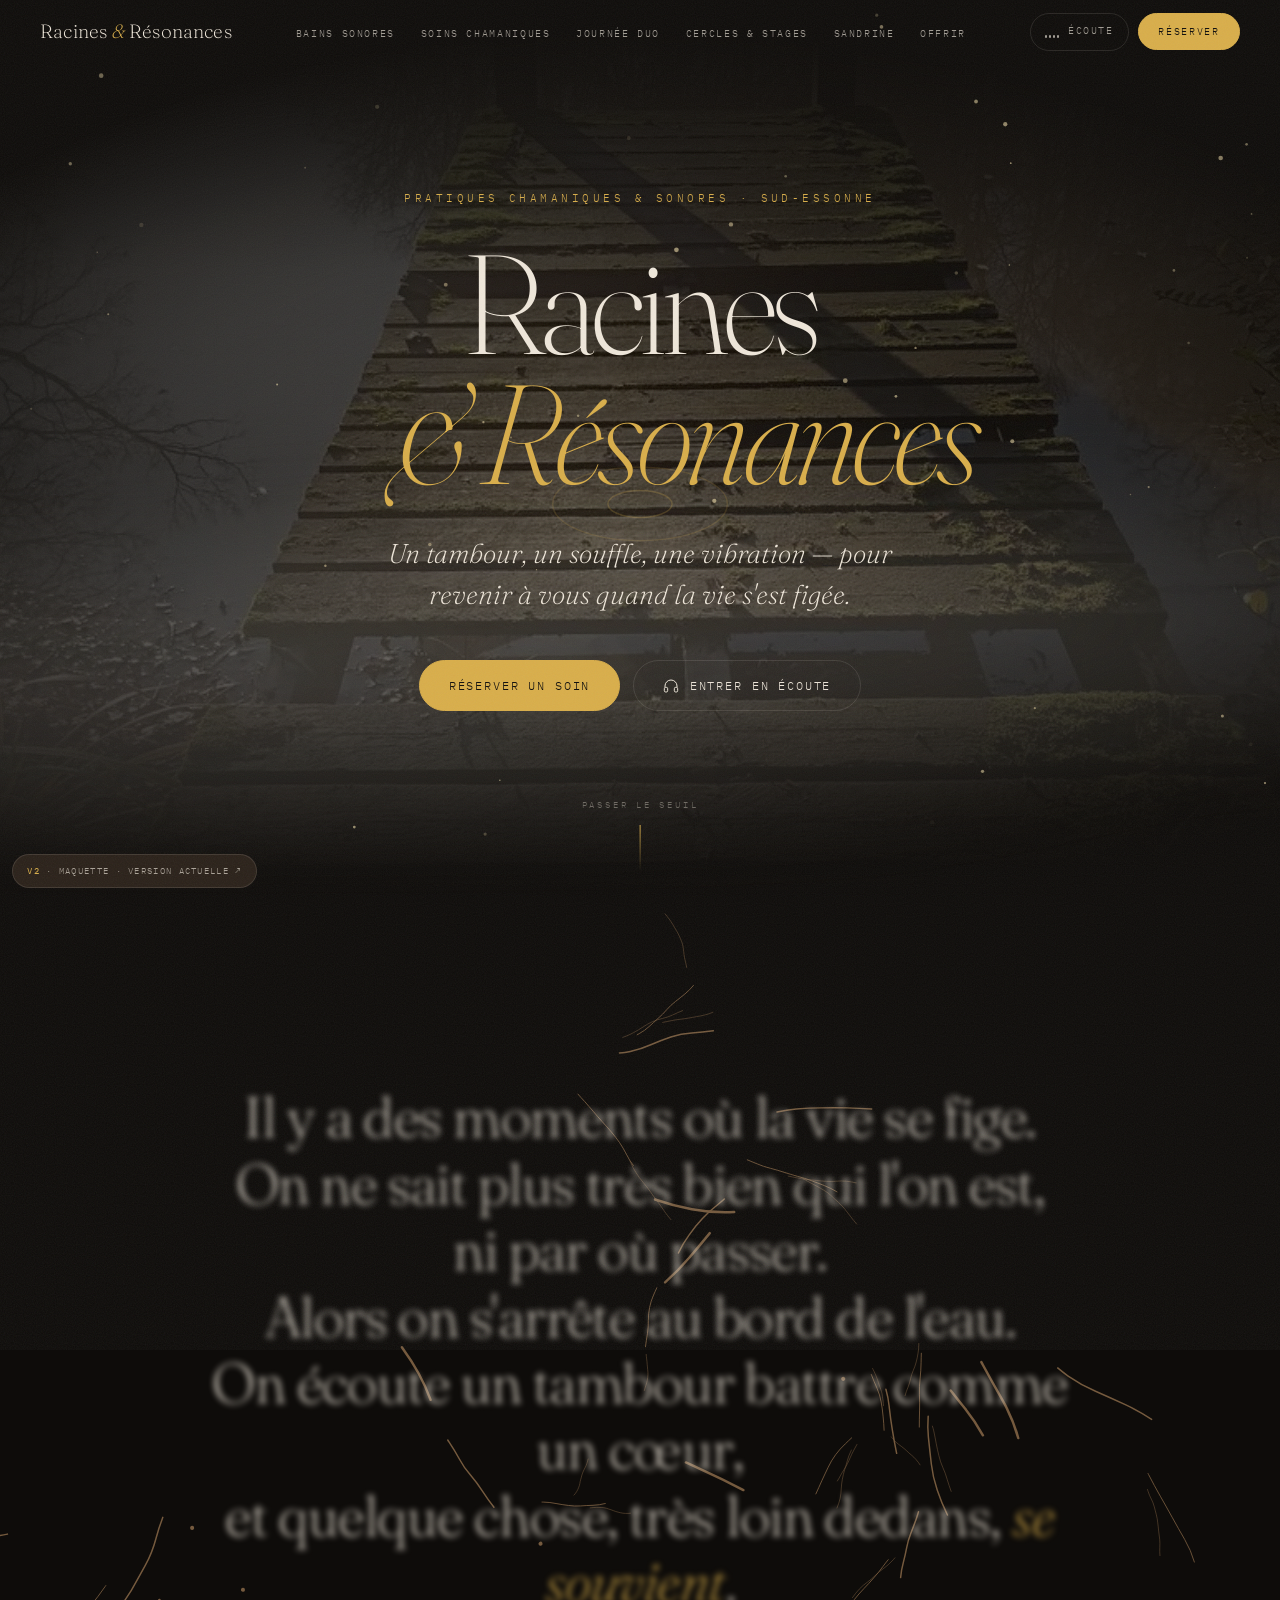
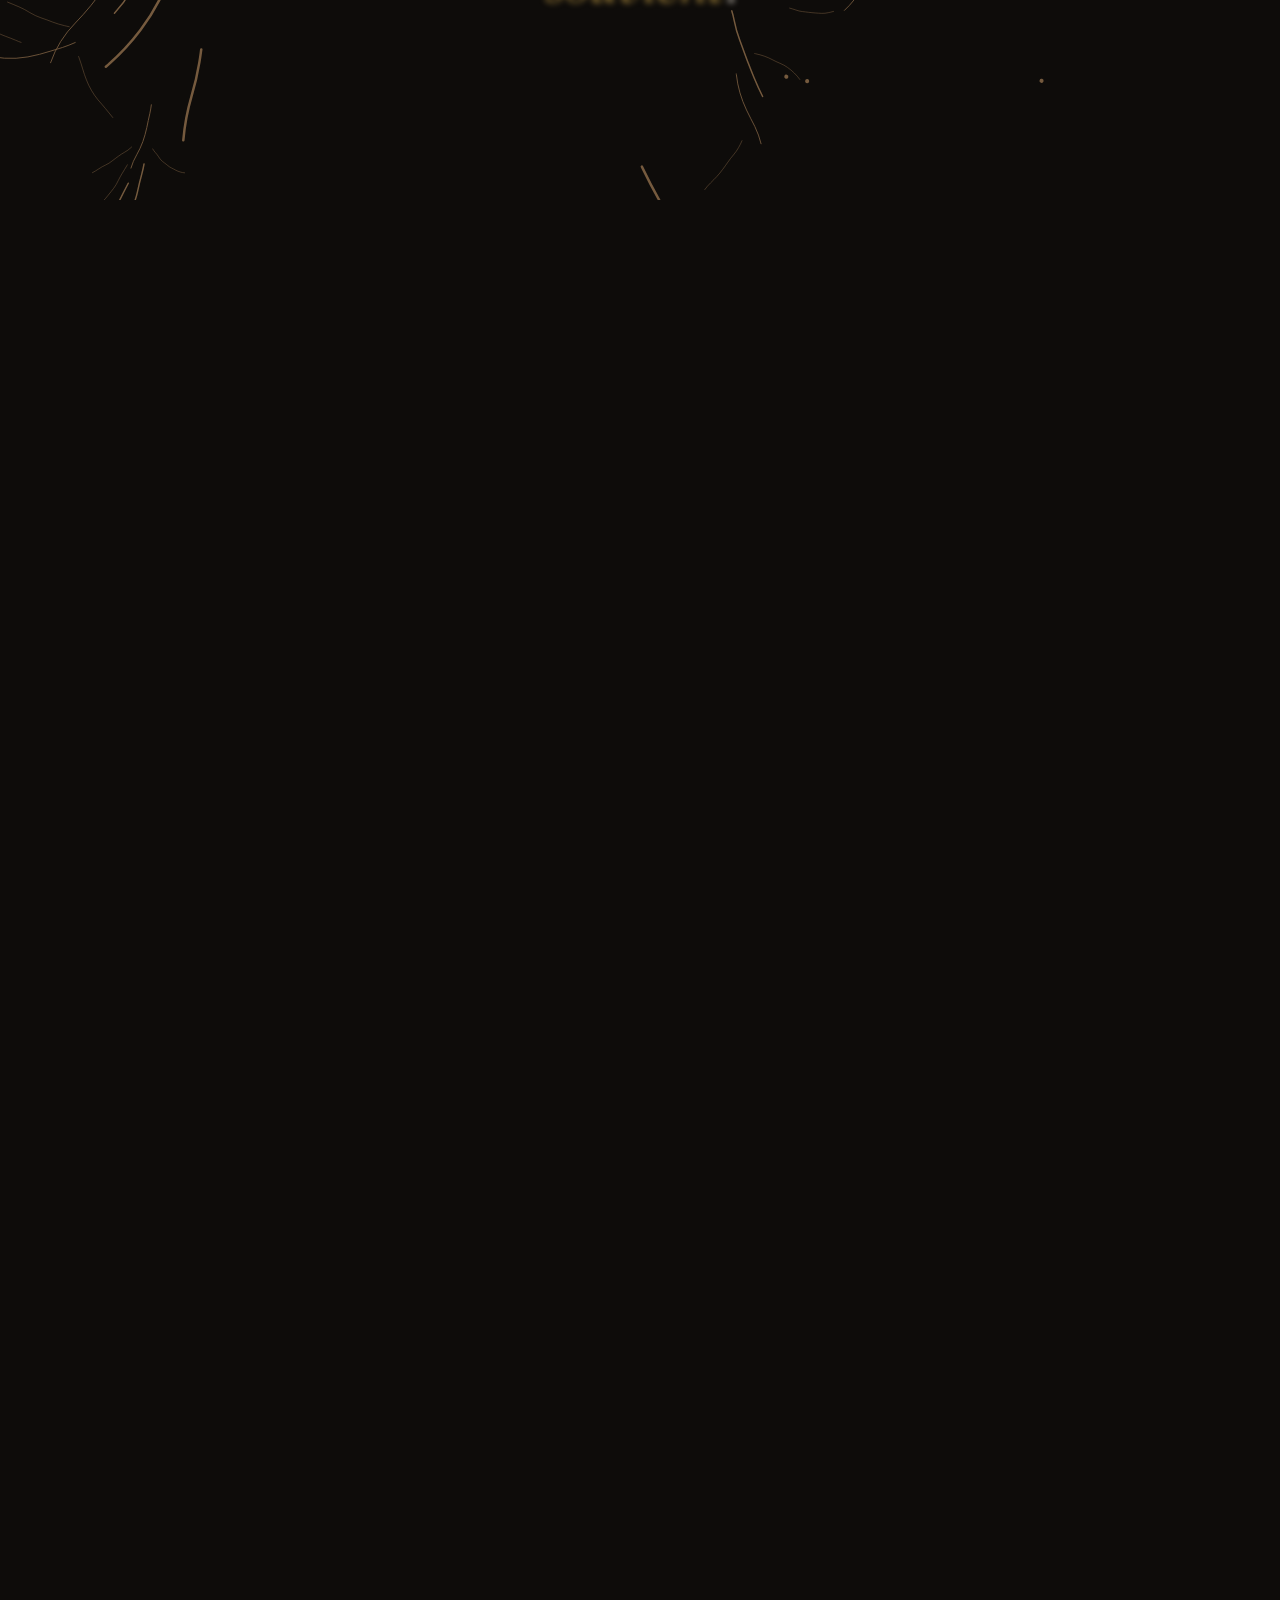
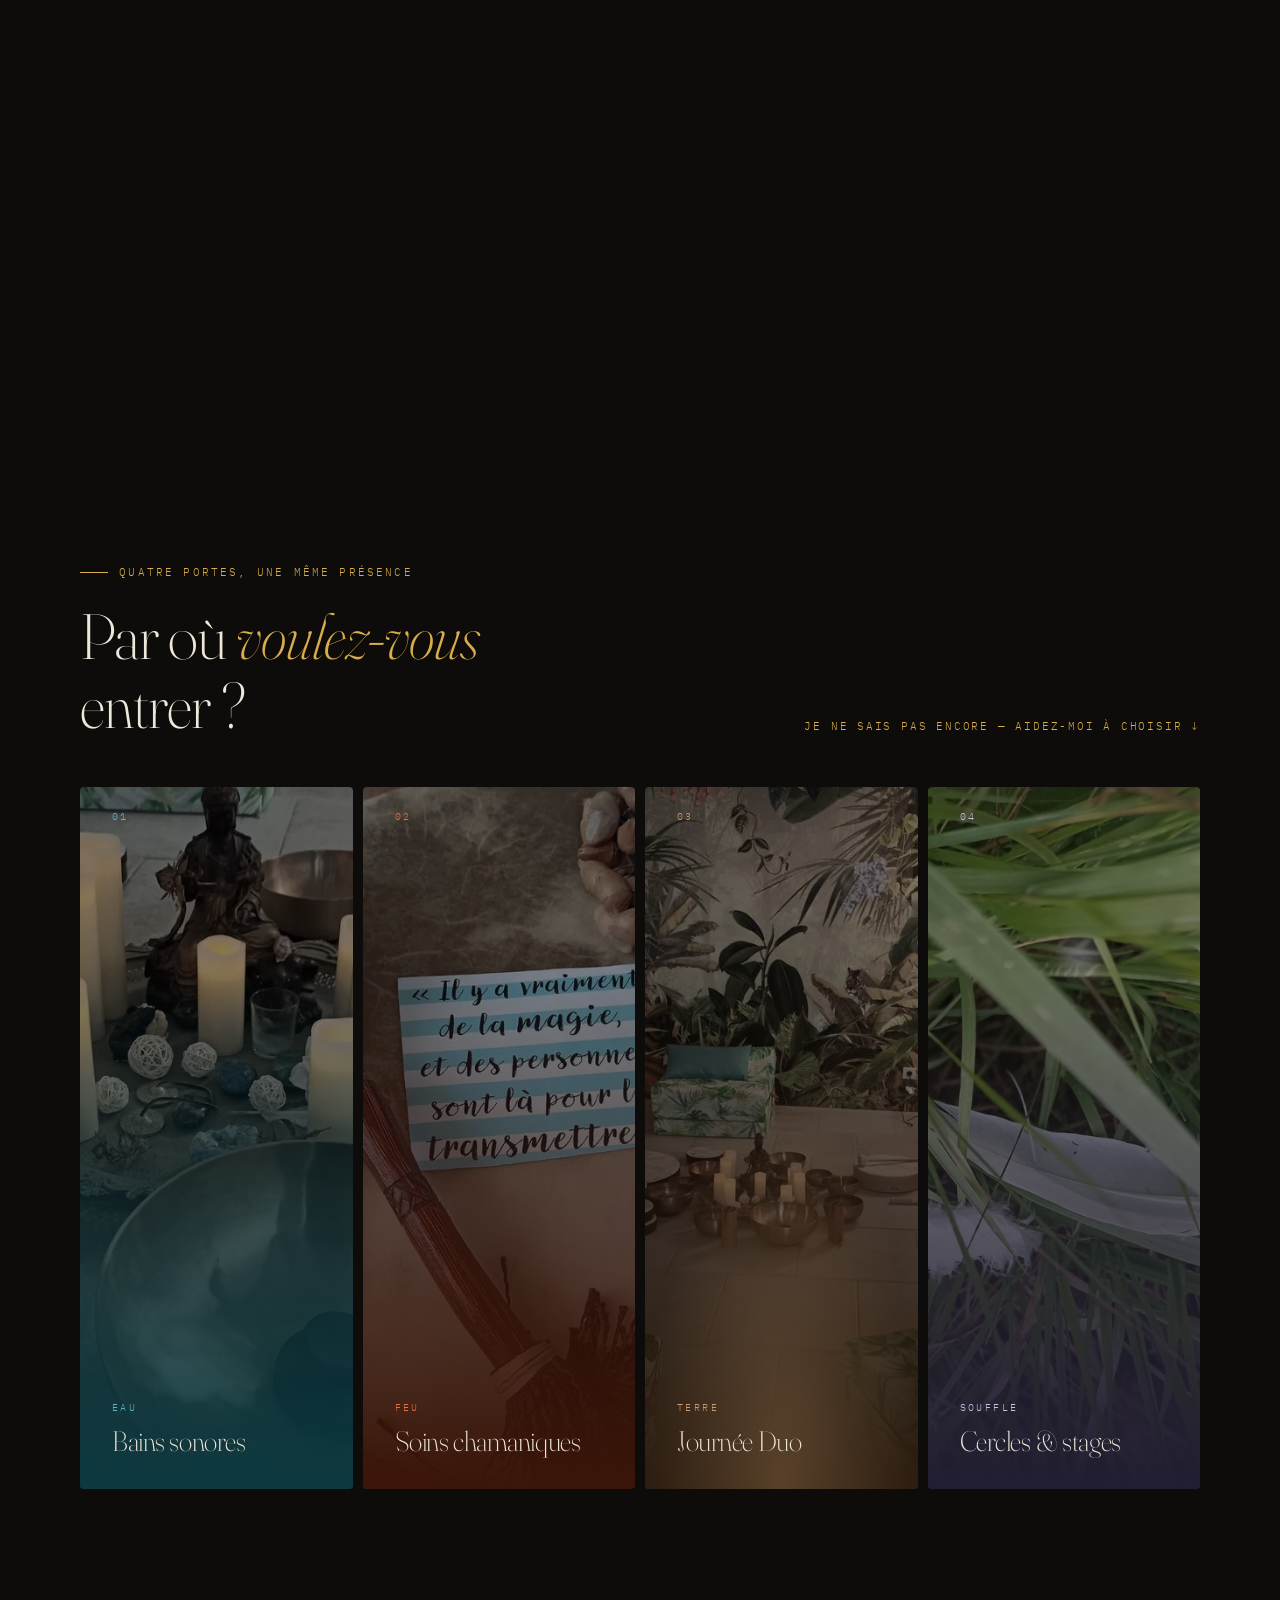
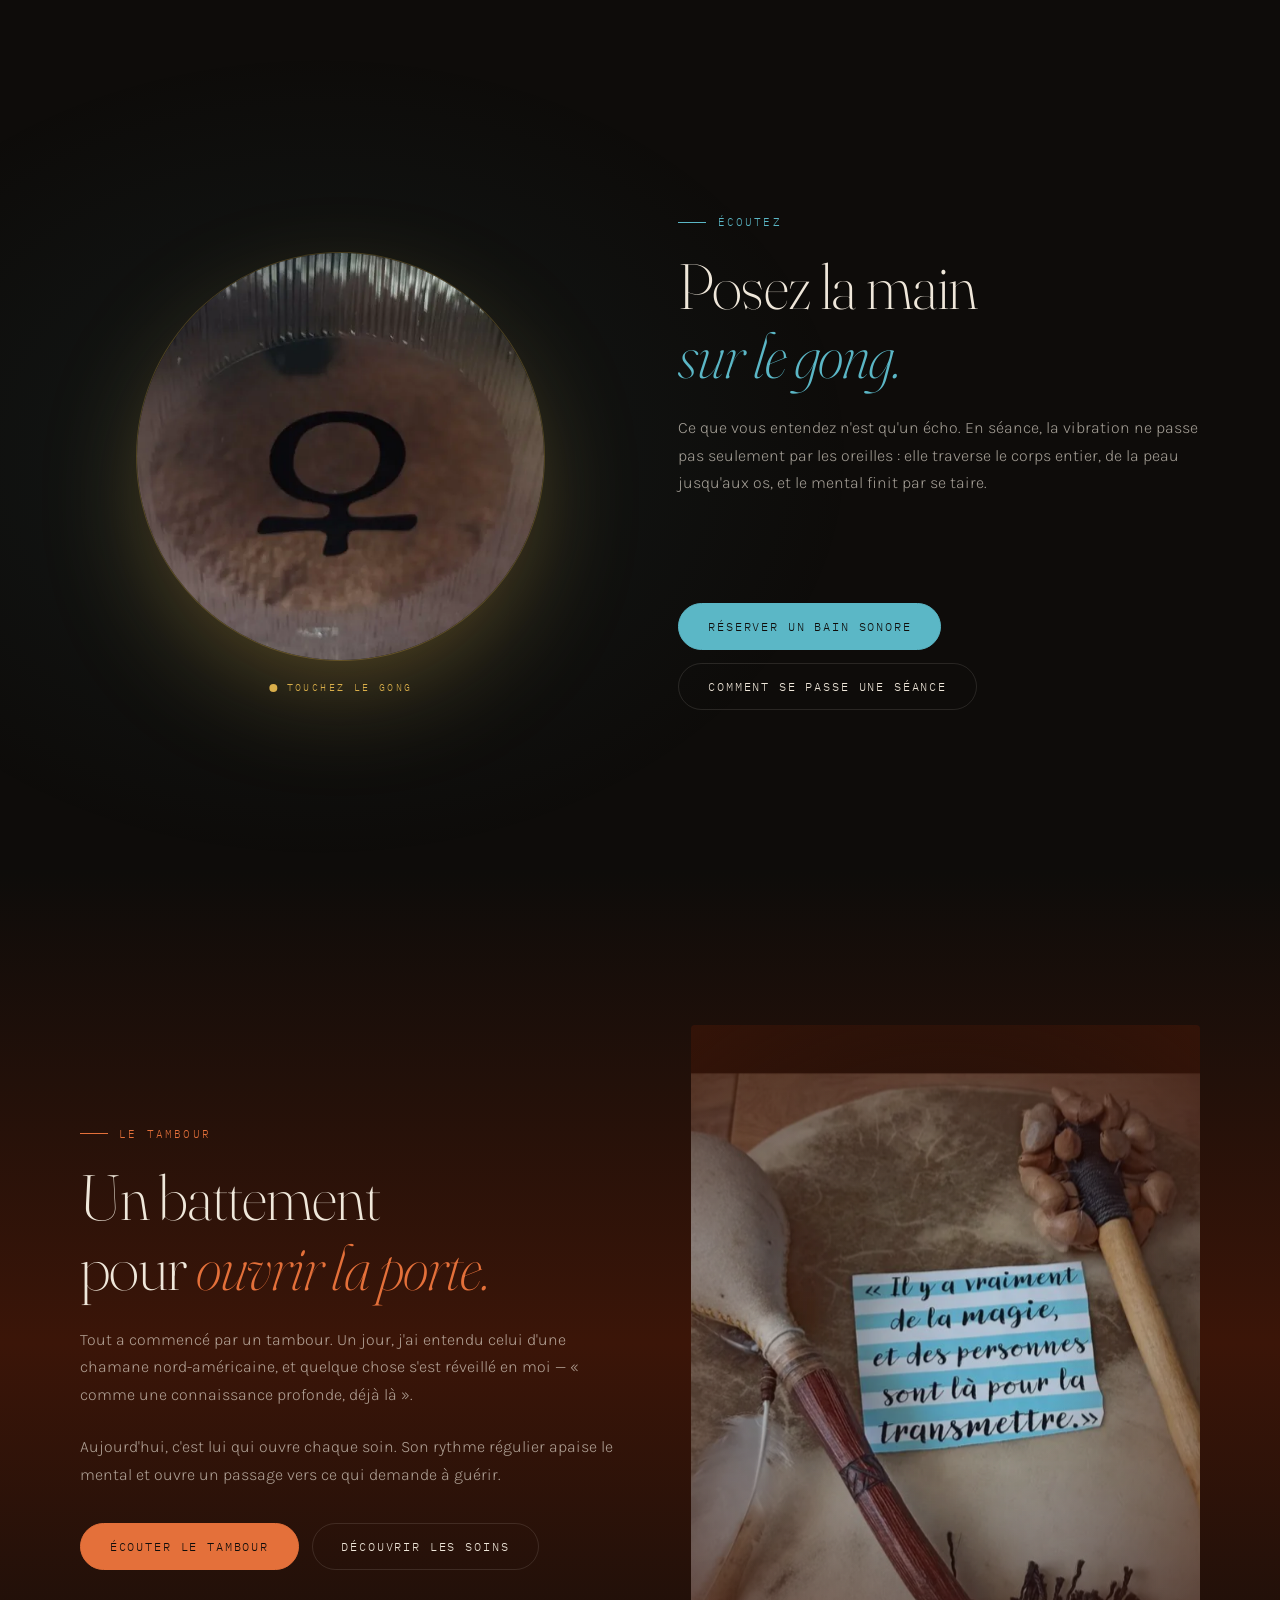
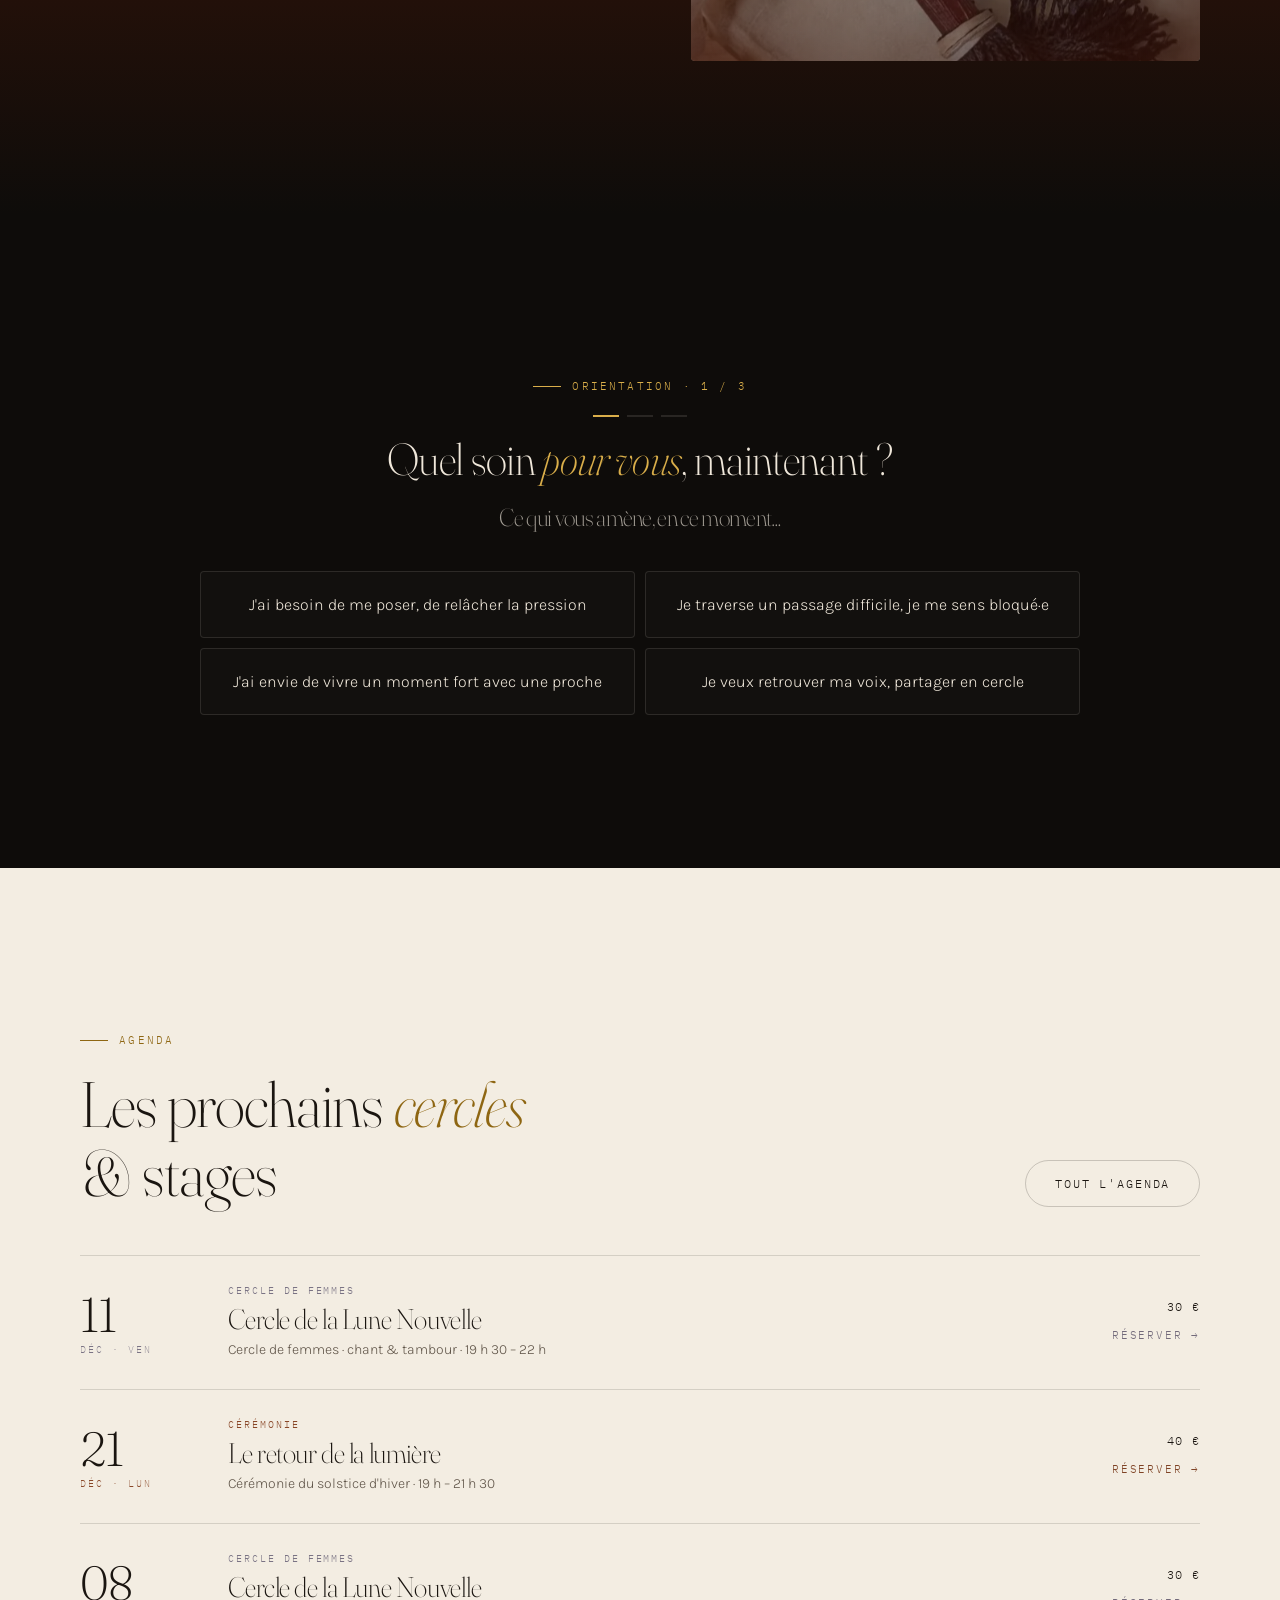
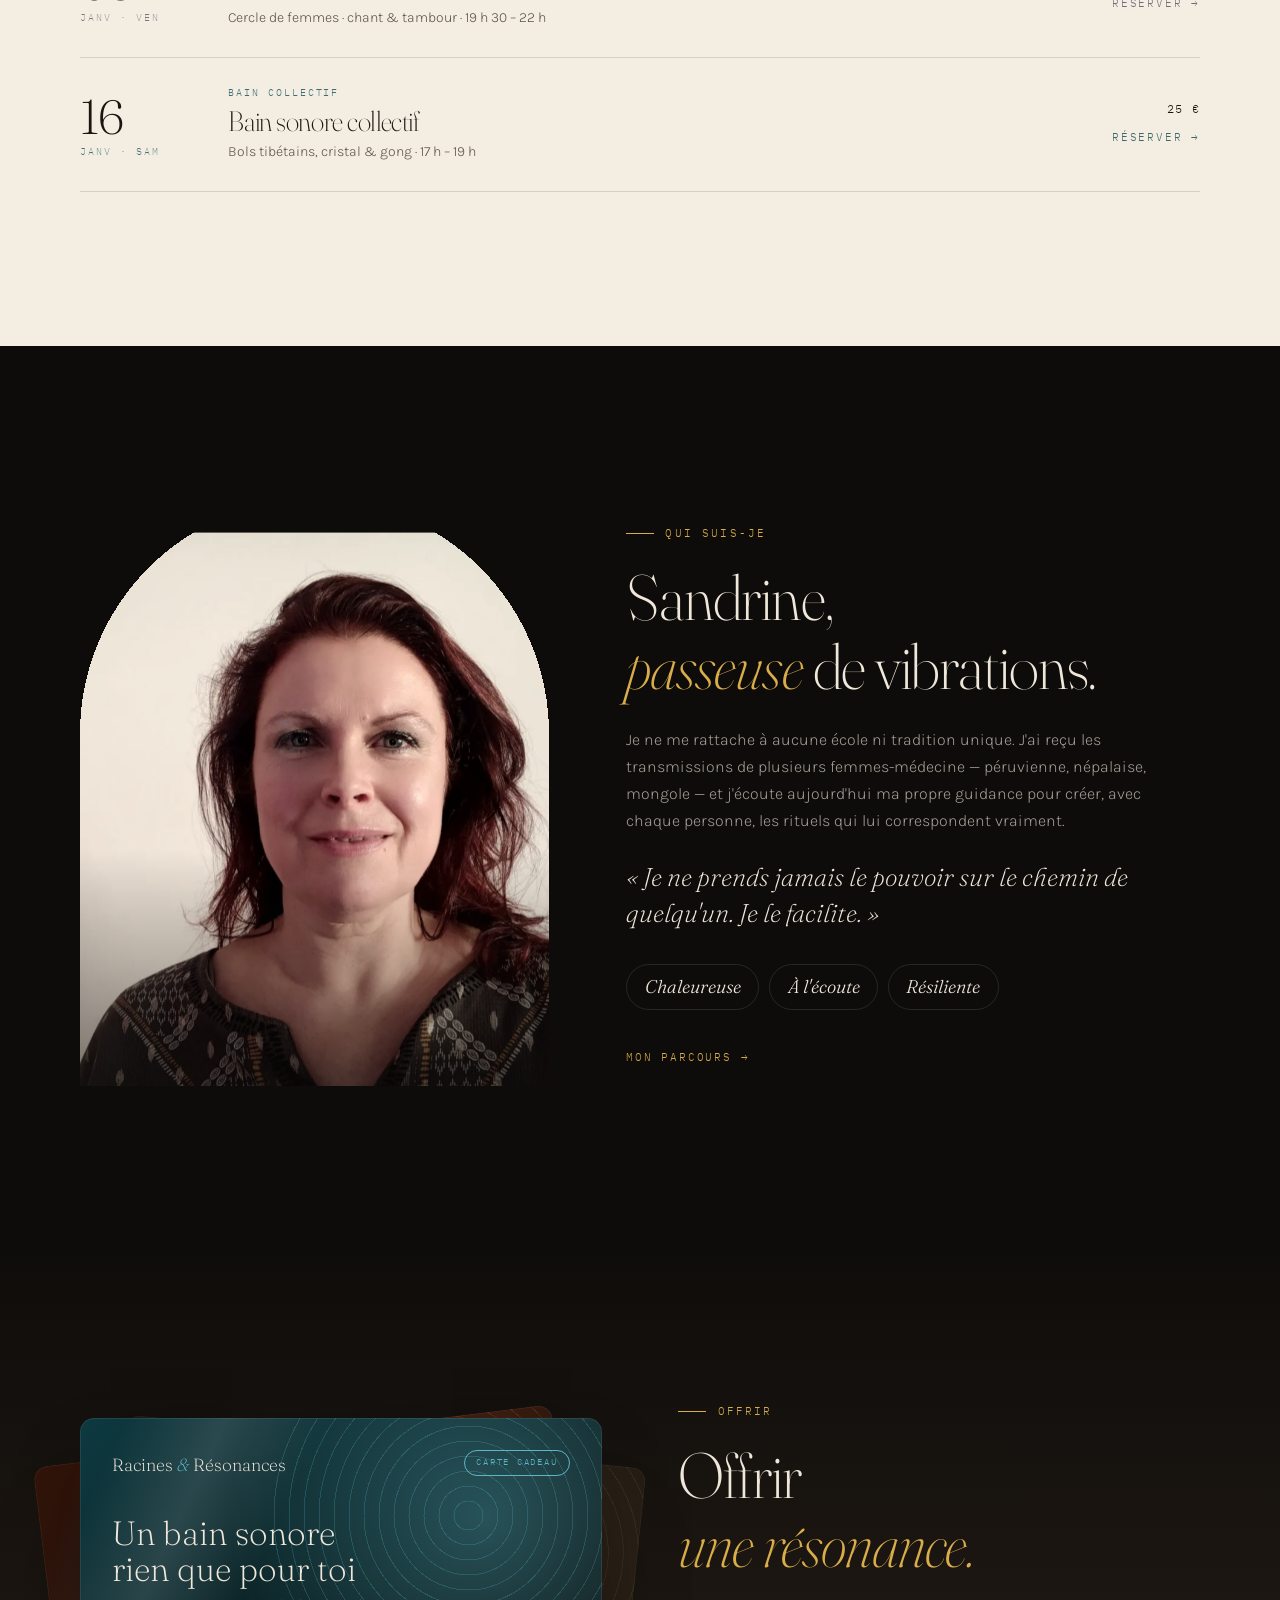
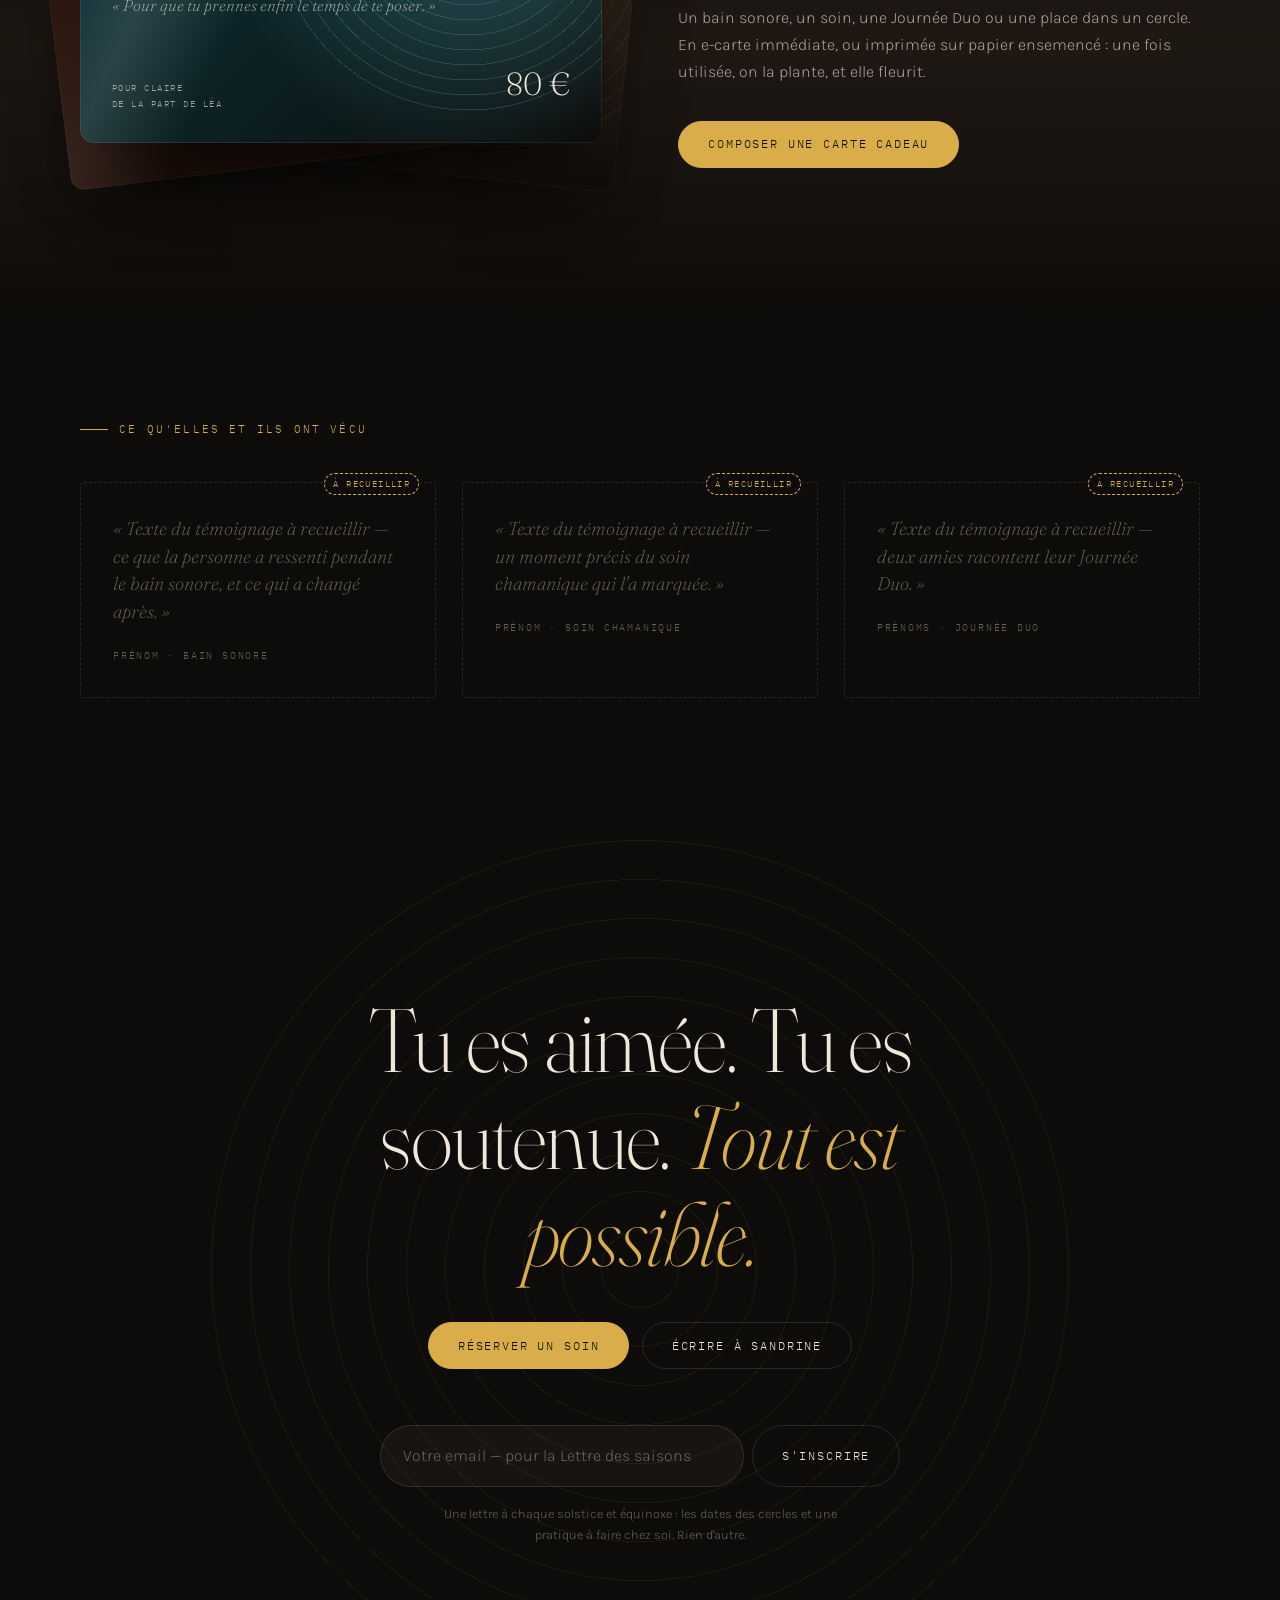
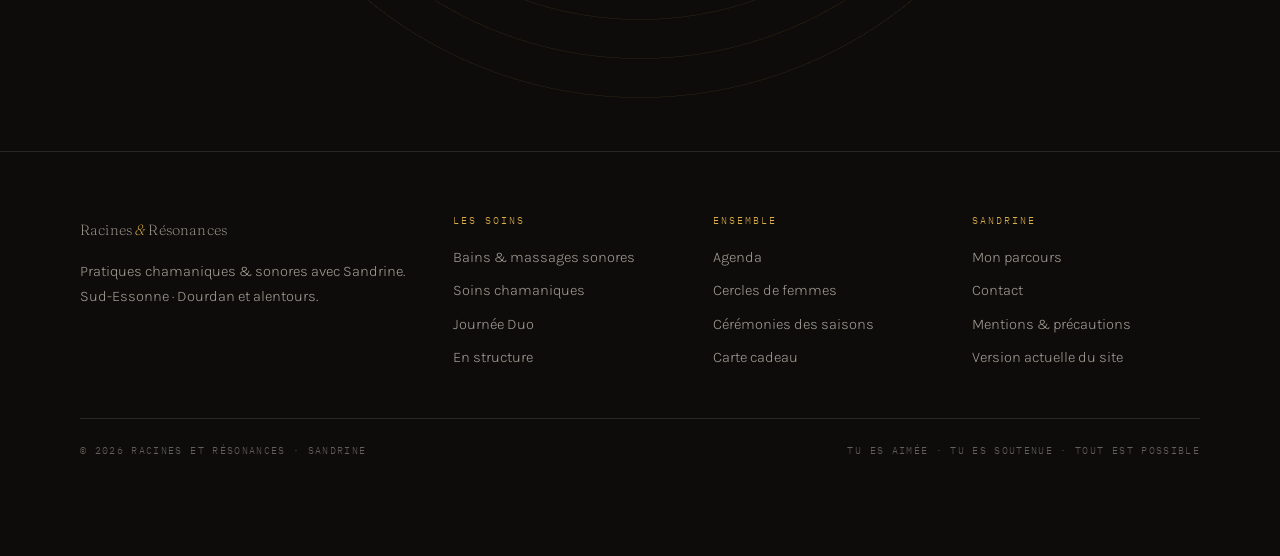
==== v2/index.html @ 7abcab5b "Ajoute une maquette v2 immersive dans v2/, sans toucher au site actuel - Direction artistique noctur" ====
<!DOCTYPE html>
<html lang="fr">
<head>
<meta charset="UTF-8">
<meta name="viewport" content="width=device-width, initial-scale=1.0, viewport-fit=cover">
<title>Racines & Résonances — Sandrine · Soins sonores & chamaniques</title>
<meta name="description" content="Bains sonores, soins chamaniques, Journée Duo, cercles de femmes et stages avec Sandrine, en Sud-Essonne près de Dourdan.">
<meta name="robots" content="noindex">
<meta name="theme-color" content="#0E0C0A">
<meta property="og:title" content="Racines & Résonances">
<meta property="og:description" content="Un tambour, un souffle, une vibration — pour revenir à vous.">
<meta property="og:image" content="media/ponton.webp">
<link rel="preconnect" href="https://fonts.googleapis.com">
<link rel="preconnect" href="https://fonts.gstatic.com" crossorigin>
<link href="https://fonts.googleapis.com/css2?family=Fraunces:ital,opsz,wght@0,9..144,200;0,9..144,300;0,9..144,400;1,9..144,200;1,9..144,300&family=Karla:wght@300;400&family=IBM+Plex+Mono:wght@300;400&display=swap" rel="stylesheet">
<link rel="preload" as="image" href="media/ponton.webp">
<link rel="stylesheet" href="assets/style.css">
</head>
<body>
<a class="skip" href="#contenu">Aller au contenu</a>

<!-- ── NAVIGATION ─────────────────────────────────────────── -->
<header class="nav" id="nav">
  <a class="logo" href="#/">Racines <i>&amp;</i> Résonances</a>
  <ul class="nav-liens">
    <li><a href="#/soins-sonores">Bains sonores</a></li>
    <li><a href="#/soins-chamaniques">Soins chamaniques</a></li>
    <li><a href="#/journee-duo">Journée Duo</a></li>
    <li><a href="#/stages">Cercles & stages</a></li>
    <li><a href="#/qui">Sandrine</a></li>
    <li><a href="#/carte-cadeau">Offrir</a></li>
  </ul>
  <div class="nav-actions">
    <button class="son" id="btn-son" aria-pressed="false" title="Activer l'ambiance sonore">
      <span class="barres" aria-hidden="true"><i></i><i></i><i></i><i></i></span>
      <span class="txt">Écoute</span><span class="sr">Ambiance sonore</span>
    </button>
    <button class="btn btn-sm btn-resa" data-resa>Réserver</button>
    <button class="burger" id="burger" aria-expanded="false" aria-controls="menu"><span></span><span></span><span class="sr">Menu</span></button>
  </div>
</header>

<nav class="menu" id="menu" aria-label="Menu principal">
  <a href="#/soins-sonores"><small>01 · Eau</small>Bains sonores</a>
  <a href="#/soins-chamaniques"><small>02 · Feu</small>Soins chamaniques</a>
  <a href="#/journee-duo"><small>03 · Terre</small>Journée Duo</a>
  <a href="#/stages"><small>04 · Souffle</small>Cercles & stages</a>
  <a href="#/qui"><small>✦</small>Qui suis-je</a>
  <a href="#/carte-cadeau"><small>✦</small>Offrir</a>
  <a href="#/contact"><small>✦</small>Contact</a>
  <div class="menu-pied">
    <button class="btn" data-resa>Réserver un soin</button>
  </div>
</nav>

<main id="contenu" tabindex="-1"></main>

<!-- ── PIED DE PAGE ───────────────────────────────────────── -->
<footer class="pied">
  <div class="wrap">
    <div class="pied-grille">
      <div>
        <a class="logo" href="#/">Racines <i>&amp;</i> Résonances</a>
        <p style="margin-top:1rem;font-size:.92rem">Pratiques chamaniques & sonores avec Sandrine.<br>Sud-Essonne · Dourdan et alentours.</p>
      </div>
      <div><h4>Les soins</h4><ul>
        <li><a href="#/soins-sonores">Bains & massages sonores</a></li>
        <li><a href="#/soins-chamaniques">Soins chamaniques</a></li>
        <li><a href="#/journee-duo">Journée Duo</a></li>
        <li><a href="#/contact/structure">En structure</a></li></ul></div>
      <div><h4>Ensemble</h4><ul>
        <li><a href="#/stages">Agenda</a></li>
        <li><a href="#/stages">Cercles de femmes</a></li>
        <li><a href="#/stages">Cérémonies des saisons</a></li>
        <li><a href="#/carte-cadeau">Carte cadeau</a></li></ul></div>
      <div><h4>Sandrine</h4><ul>
        <li><a href="#/qui">Mon parcours</a></li>
        <li><a href="#/contact">Contact</a></li>
        <li><a href="#/mentions">Mentions & précautions</a></li>
        <li><a href="../">Version actuelle du site</a></li></ul></div>
    </div>
    <div class="bas"><span>© 2026 Racines et Résonances · Sandrine</span><span>Tu es aimée · tu es soutenue · tout est possible</span></div>
  </div>
</footer>

<!-- barre d'action mobile -->
<div class="barre-mobile" id="barre-mobile">
  <button class="btn" data-resa>Réserver</button>
  <a class="btn btn-ghost" href="#/carte-cadeau">Offrir</a>
</div>

<!-- tiroir de réservation -->
<div class="voile" id="voile"></div>
<aside class="tiroir" id="tiroir" role="dialog" aria-modal="true" aria-labelledby="t-titre" aria-hidden="true">
  <div class="t-tete"><span class="mono" id="t-titre">Réserver</span><button class="t-fermer" id="t-fermer" aria-label="Fermer">×</button></div>
  <div class="t-prog" id="t-prog"></div>
  <div class="t-corps" id="t-corps"></div>
  <div class="t-pied" id="t-pied"></div>
</aside>

<!-- ══════════════════════════════════════════════════════════
     ACCUEIL (gabarit)
══════════════════════════════════════════════════════════ -->
<template id="tpl-accueil">

  <!-- HÉROS : le seuil, la brume, le champ de résonance -->
  <section class="heros" data-onde>
    <div class="heros-img" aria-hidden="true"></div>
    <div class="brume" aria-hidden="true"></div>
    <canvas id="champ" aria-hidden="true"></canvas>
    <div class="heros-contenu">
      <p class="sur rv">Pratiques chamaniques & sonores · Sud-Essonne</p>
      <h1 class="mots" data-mots>Racines <span class="l2">& Résonances</span></h1>
      <p class="accroche rv" data-d="3">Un tambour, un souffle, une vibration — pour revenir à vous quand la vie s'est figée.</p>
      <div class="heros-ctas rv" data-d="4">
        <button class="btn" data-resa>Réserver un soin</button>
        <button class="btn btn-ghost" data-son-entree>
          <svg width="16" height="16" viewBox="0 0 24 24" fill="none" stroke="currentColor" stroke-width="1.5" aria-hidden="true"><path d="M3 14v-2a9 9 0 0 1 18 0v2"/><rect x="2" y="14" width="5" height="7" rx="2"/><rect x="17" y="14" width="5" height="7" rx="2"/></svg>
          Entrer en écoute
        </button>
      </div>
    </div>
    <a class="defiler" href="#/" data-scroll="seuil"><span>Passer le seuil</span><i></i></a>
  </section>

  <!-- LE SEUIL : manifeste qui s'éclaire au défilement, racines qui poussent -->
  <section class="seuil" id="seuil">
    <div class="seuil-scene">
      <svg class="seuil-racines" id="racines" preserveAspectRatio="xMidYMin slice" aria-hidden="true"></svg>
      <div class="seuil-texte">
        <p>
          <span class="ligne">Il y a des moments où la vie se fige.</span>
          <span class="ligne">On ne sait plus très bien qui l'on est,</span>
          <span class="ligne">ni par où passer.</span>
          <span class="ligne">Alors on s'arrête au bord de l'eau.</span>
          <span class="ligne">On écoute un tambour battre comme un cœur,</span>
          <span class="ligne">et quelque chose, très loin dedans, <em>se souvient</em>.</span>
        </p>
      </div>
    </div>
  </section>

  <!-- LES QUATRE PORTES -->
  <section class="sect" id="portes">
    <div class="wrap">
      <div class="portes-tete">
        <div>
          <span class="lbl rv">Quatre portes, une même présence</span>
          <h2 class="rv" data-d="1">Par où <em>voulez-vous</em><br>entrer ?</h2>
        </div>
        <button class="lien rv" data-d="2" data-scroll="orientation">Je ne sais pas encore — aidez-moi à choisir ↓</button>
      </div>
      <div class="portes rv" data-d="2">
        <a class="porte" data-el="eau" href="#/soins-sonores">
          <div class="fond" style="background-image:url(media/bols-bougies.webp)"></div>
          <div class="motif motif-eau"></div>
          <span class="num">01</span>
          <span class="elnom">Eau</span>
          <h3>Bains sonores</h3>
          <div class="plus"><p>Allongé·e au milieu des bols et des gongs, vous n'avez rien à faire. La vibration fait le chemin.</p><span class="prix">1 h 15 · 80 € — collectif 25 €</span></div>
        </a>
        <a class="porte" data-el="feu" href="#/soins-chamaniques">
          <div class="fond" style="background-image:url(media/tambour-hochet.webp)"></div>
          <div class="motif motif-feu" data-braises></div>
          <span class="num">02</span>
          <span class="elnom">Feu</span>
          <h3>Soins chamaniques</h3>
          <div class="plus"><p>Le tambour ouvre la porte vers ce qui demande à guérir. Chaque soin naît dans l'instant.</p><span class="prix">1 h 15 · 80 €</span></div>
        </a>
        <a class="porte" data-el="terre" href="#/journee-duo">
          <div class="fond" style="background-image:url(media/espace-soin.webp)"></div>
          <div class="motif motif-terre"></div>
          <span class="num">03</span>
          <span class="elnom">Terre</span>
          <h3>Journée Duo</h3>
          <div class="plus"><p>Une journée entière à deux, entre amies, de 10 h à 17 h. Rituels, forêt, tambour et silence.</p><span class="prix">350 € le duo</span></div>
        </a>
        <a class="porte" data-el="air" href="#/stages">
          <div class="fond" style="background-image:url(media/plumes-herbe.webp)"></div>
          <div class="motif motif-air"></div>
          <span class="num">04</span>
          <span class="elnom">Souffle</span>
          <h3>Cercles & stages</h3>
          <div class="plus"><p>Cercles de femmes à la lune nouvelle, cérémonies des saisons, stages de voix et de voyage au tambour.</p><span class="prix">dès 30 €</span></div>
        </a>
      </div>
    </div>
  </section>

  <!-- ÉCOUTER : le gong qu'on touche -->
  <section class="sect" data-el="eau" style="background:radial-gradient(ellipse 60% 70% at 25% 50%,rgba(91,183,198,.08),transparent 70%)">
    <div class="wrap ecoute">
      <div class="gong-zone rv">
        <button class="gong" id="gong" aria-label="Faire sonner le gong">
          <img src="media/gong-venus.webp" alt="Gong planétaire orné du symbole de Vénus" width="568" height="568" loading="lazy">
        </button>
        <span class="gong-invite">Touchez le gong</span>
      </div>
      <div>
        <span class="lbl rv">Écoutez</span>
        <h2 class="rv" data-d="1">Posez la main<br><em>sur le gong.</em></h2>
        <p class="rv" data-d="2" style="margin:1.6rem 0">Ce que vous entendez n'est qu'un écho. En séance, la vibration ne passe pas seulement par les oreilles : elle traverse le corps entier, de la peau jusqu'aux os, et le mental finit par se taire.</p>
        <p class="rv" data-d="2" style="margin-bottom:2.2rem;font-size:.85rem;color:var(--lin-3)">Montez le son. L'écho est recréé dans votre navigateur ; en séance, ce sont les vrais bols, cristaux et gongs.</p>
        <div class="rv" data-d="3" style="display:flex;gap:.8rem;flex-wrap:wrap">
          <button class="btn btn-el" data-resa="bain-individuel">Réserver un bain sonore</button>
          <a class="btn btn-ghost" href="#/soins-sonores">Comment se passe une séance</a>
        </div>
      </div>
    </div>
  </section>

  <!-- LE TAMBOUR : battement -->
  <section class="sect tambour-sect au-repos" data-el="feu" id="tambour" style="background:linear-gradient(to bottom,var(--nuit),var(--feu-n) 50%,var(--nuit))">
    <div class="wrap tambour-grille">
      <div>
        <span class="lbl rv">Le tambour</span>
        <h2 class="rv" data-d="1">Un battement<br>pour <em>ouvrir la porte.</em></h2>
        <p class="rv" data-d="2" style="margin:1.6rem 0">Tout a commencé par un tambour. Un jour, j'ai entendu celui d'une chamane nord-américaine, et quelque chose s'est réveillé en moi — « comme une connaissance profonde, déjà là ».</p>
        <p class="rv" data-d="2" style="margin-bottom:2.2rem">Aujourd'hui, c'est lui qui ouvre chaque soin. Son rythme régulier apaise le mental et ouvre un passage vers ce qui demande à guérir.</p>
        <div class="rv" data-d="3" style="display:flex;gap:.8rem;flex-wrap:wrap">
          <button class="btn btn-el" id="btn-tambour" aria-pressed="false">Écouter le tambour</button>
          <a class="btn btn-ghost" href="#/soins-chamaniques">Découvrir les soins</a>
        </div>
      </div>
      <div class="tambour-visuel rv" data-d="1">
        <img src="media/tambour-hochet.webp" alt="Tambour chamanique, hochet et plume" data-px="-.08" loading="lazy">
        <span class="battement"></span><span class="battement b2"></span>
      </div>
    </div>
  </section>

  <!-- ORIENTATION -->
  <section class="sect" id="orientation">
    <div class="wrap">
      <div class="quiz" id="quiz"></div>
    </div>
  </section>

  <!-- AGENDA -->
  <section class="sect clair">
    <div class="wrap">
      <div class="portes-tete">
        <div><span class="lbl rv">Agenda</span><h2 class="rv" data-d="1">Les prochains <em style="color:var(--or-sombre)">cercles</em><br>& stages</h2></div>
        <a class="btn btn-ghost rv" href="#/stages">Tout l'agenda</a>
      </div>
      <div class="agenda rv" data-d="2" id="agenda-accueil"></div>
    </div>
  </section>

  <!-- SANDRINE -->
  <section class="sect">
    <div class="wrap sandrine">
      <div class="portrait rv"><img src="media/portrait-2.webp" alt="Portrait de Sandrine" loading="lazy" data-px="-.05"></div>
      <div>
        <span class="lbl rv">Qui suis-je</span>
        <h2 class="rv" data-d="1">Sandrine,<br><em>passeuse</em> de vibrations.</h2>
        <p class="rv" data-d="2" style="margin:1.6rem 0">Je ne me rattache à aucune école ni tradition unique. J'ai reçu les transmissions de plusieurs femmes-médecine — péruvienne, népalaise, mongole — et j'écoute aujourd'hui ma propre guidance pour créer, avec chaque personne, les rituels qui lui correspondent vraiment.</p>
        <blockquote class="citation rv" data-d="2" style="font-size:clamp(1.15rem,2vw,1.6rem)">« Je ne prends jamais le pouvoir sur le chemin de quelqu'un. Je le facilite. »</blockquote>
        <div class="mots-cles rv" data-d="3"><span>Chaleureuse</span><span>À l'écoute</span><span>Résiliente</span></div>
        <a class="lien rv" data-d="3" href="#/qui">Mon parcours →</a>
      </div>
    </div>
  </section>

  <!-- OFFRIR -->
  <section class="sect" style="background:linear-gradient(to bottom,var(--nuit),var(--ecorce) 60%,var(--nuit))">
    <div class="wrap cadeau-teaser">
      <div class="carte-pile rv">
        <div class="carte" data-el="eau" data-tilt>
          <div class="c-haut"><span class="c-logo">Racines <i>&</i> Résonances</span><span class="c-tag">Carte cadeau</span></div>
          <div><div class="c-titre">Un bain sonore<br>rien que pour toi</div><div class="c-msg">« Pour que tu prennes enfin le temps de te poser. »</div></div>
          <div class="c-bas"><span>Pour Claire<br>de la part de Léa</span><b>80 €</b></div>
        </div>
        <div class="carte" data-el="feu"></div>
        <div class="carte" data-el="terre"></div>
      </div>
      <div>
        <span class="lbl rv">Offrir</span>
        <h2 class="rv" data-d="1">Offrir<br><em>une résonance.</em></h2>
        <p class="rv" data-d="2" style="margin:1.6rem 0 2.2rem">Un bain sonore, un soin, une Journée Duo ou une place dans un cercle. En e-carte immédiate, ou imprimée sur papier ensemencé : une fois utilisée, on la plante, et elle fleurit.</p>
        <a class="btn rv" data-d="3" href="#/carte-cadeau">Composer une carte cadeau</a>
      </div>
    </div>
  </section>

  <!-- TÉMOIGNAGES -->
  <section class="sect-sm">
    <div class="wrap">
      <span class="lbl rv">Ce qu'elles et ils ont vécu</span>
      <div class="temoins" id="temoins" style="margin-top:1.5rem"></div>
    </div>
  </section>

  <!-- FINALE -->
  <section class="finale" data-onde>
    <div class="wrap">
      <h2 class="mots" data-mots>Tu es aimée. Tu es soutenue. <em>Tout est possible.</em></h2>
      <div class="rv" style="display:flex;gap:.8rem;justify-content:center;flex-wrap:wrap;position:relative">
        <button class="btn" data-resa>Réserver un soin</button>
        <a class="btn btn-ghost" href="#/contact">Écrire à Sandrine</a>
      </div>
      <form class="lettre rv" data-d="2" data-lettre>
        <label class="sr" for="lettre-email">Votre email</label>
        <input id="lettre-email" type="email" required placeholder="Votre email — pour la Lettre des saisons">
        <button class="btn btn-ghost" type="submit">S'inscrire</button>
      </form>
      <p class="lettre-note rv" data-d="2">Une lettre à chaque solstice et équinoxe : les dates des cercles et une pratique à faire chez soi. Rien d'autre.</p>
    </div>
  </section>
</template>

<script src="assets/data.js"></script>
<script src="assets/app.js"></script>
</body>
</html>
---- v2/assets/style.css ----
/* ═══════════════════════════════════════════════════════════════
   RACINES & RÉSONANCES — v2
   Direction : un voyage nocturne. On passe un seuil, on descend
   dans les racines, on traverse l'eau et le feu, on remonte vers
   la voix. Fond sombre et chaud, or de résonance, quatre éléments.
═══════════════════════════════════════════════════════════════ */

*,*::before,*::after{box-sizing:border-box;margin:0;padding:0}
img{display:block;max-width:100%}
[hidden]{display:none!important}
button{font:inherit;color:inherit;background:none;border:0;cursor:pointer}
input,select,textarea{font:inherit;color:inherit}
a{color:inherit}

:root{
  --nuit:#0E0C0A;
  --humus:#15110E;
  --ecorce:#1E1813;
  --ecorce-2:#2A2119;
  --lin:#EFE7DA;
  --lin-2:rgba(239,231,218,.66);
  --lin-3:rgba(239,231,218,.38);
  --trait:rgba(239,231,218,.12);

  --parchemin:#F3EDE2;
  --parchemin-2:#E9E0D1;
  --encre:#1A1510;
  --encre-2:#5E5347;

  --or:#D9AE4A;
  --or-sombre:#8E6612;

  --eau:#5BB7C6;   --eau-n:#0D3940;
  --feu:#E4703A;   --feu-n:#3B1508;
  --terre:#CB9C6A; --terre-n:#2C1D10;
  --air:#C9BFE3;   --air-n:#221E33;

  --el:var(--or); --el-n:var(--ecorce);

  --f-titre:'Fraunces',Georgia,serif;
  --f-texte:'Karla',system-ui,sans-serif;
  --f-mono:'IBM Plex Mono',ui-monospace,monospace;

  --ease:cubic-bezier(.22,.8,.24,1);
  --gout:clamp(16px,4vw,40px);
  --nav-h:64px;
}

[data-el="eau"]{--el:var(--eau);--el-n:var(--eau-n)}
[data-el="feu"]{--el:var(--feu);--el-n:var(--feu-n)}
[data-el="terre"]{--el:var(--terre);--el-n:var(--terre-n)}
[data-el="air"]{--el:var(--air);--el-n:var(--air-n)}

html{scroll-behavior:smooth;-webkit-text-size-adjust:100%}
body{background:var(--nuit);color:var(--lin);font-family:var(--f-texte);font-weight:300;font-size:clamp(1rem,1.1vw,1.07rem);line-height:1.7;overflow-x:hidden;-webkit-font-smoothing:antialiased}
body.lock{overflow:hidden}
::selection{background:var(--or);color:var(--nuit)}

/* grain argentique sur tout le site */
body::after{content:"";position:fixed;inset:-50%;z-index:900;pointer-events:none;opacity:.07;
  background-image:url("data:image/svg+xml,%3Csvg xmlns='http://www.w3.org/2000/svg' width='160' height='160'%3E%3Cfilter id='n'%3E%3CfeTurbulence type='fractalNoise' baseFrequency='.9' numOctaves='2' stitchTiles='stitch'/%3E%3C/filter%3E%3Crect width='100%25' height='100%25' filter='url(%23n)'/%3E%3C/svg%3E");
  animation:grain 1.2s steps(6) infinite}
@keyframes grain{0%{transform:translate(0,0)}20%{transform:translate(-3%,2%)}40%{transform:translate(2%,-3%)}60%{transform:translate(-2%,-1%)}80%{transform:translate(3%,3%)}100%{transform:translate(0,0)}}

h1,h2,h3,h4{font-family:var(--f-titre);font-weight:200;line-height:1.08;letter-spacing:-.015em;font-variation-settings:"opsz" 144}
h1{font-size:clamp(2.7rem,8vw,7.4rem)}
h2{font-size:clamp(2rem,5vw,4.2rem)}
h3{font-size:clamp(1.3rem,2.3vw,1.9rem)}
h1 em,h2 em,h3 em{font-style:italic;color:var(--el)}
p{color:var(--lin-2);max-width:62ch}
strong{font-weight:400;color:var(--lin)}

.mono,.lbl{font-family:var(--f-mono);font-size:.68rem;letter-spacing:.2em;text-transform:uppercase;font-weight:300}
.lbl{display:inline-flex;align-items:center;gap:.7rem;color:var(--el);margin-bottom:1.2rem}
.lbl::before{content:"";width:28px;height:1px;background:currentColor}
.citation{font-family:var(--f-titre);font-style:italic;font-weight:200;font-size:clamp(1.3rem,2.6vw,2.2rem);line-height:1.4;color:var(--lin)}
.citation cite{display:block;margin-top:1rem;font-family:var(--f-mono);font-style:normal;font-size:.68rem;letter-spacing:.2em;text-transform:uppercase;color:var(--lin-3)}

.wrap{width:min(1200px,100%);margin:0 auto;padding:0 var(--gout)}
.sect{padding:clamp(5rem,12vw,10rem) 0;position:relative}
.sect-sm{padding:clamp(3.5rem,7vw,6rem) 0}
.clair{background:var(--parchemin);color:var(--encre)}
.clair p{color:var(--encre-2)}
.clair strong{color:var(--encre)}
.clair .lbl{color:var(--or-sombre)}
.clair[data-el] .lbl{color:color-mix(in srgb,var(--el) 55%,var(--encre))}
.clair h2 em,.clair h3 em{color:color-mix(in srgb,var(--el) 60%,var(--encre))}

.skip{position:absolute;left:-999px;top:0;z-index:1000;background:var(--or);color:var(--nuit);padding:.6rem 1rem}
.skip:focus{left:1rem;top:1rem}
:focus-visible{outline:1.5px solid var(--or);outline-offset:3px}
.sr{position:absolute;width:1px;height:1px;overflow:hidden;clip:rect(0 0 0 0);white-space:nowrap}

/* ─── BOUTONS ───────────────────────────────────────────────── */
.btn{--b:var(--or);display:inline-flex;align-items:center;justify-content:center;gap:.7rem;font-family:var(--f-mono);font-size:.72rem;letter-spacing:.16em;text-transform:uppercase;padding:1.05rem 1.8rem;border-radius:999px;border:1px solid var(--b);color:var(--nuit);background:var(--b);text-decoration:none;position:relative;overflow:hidden;transition:transform .35s var(--ease),box-shadow .35s var(--ease),background .3s;line-height:1;white-space:nowrap}
.btn::after{content:"";position:absolute;inset:0;border-radius:inherit;background:radial-gradient(circle at var(--mx,50%) var(--my,50%),rgba(255,255,255,.45),transparent 55%);opacity:0;transition:opacity .3s}
.btn:hover{transform:translateY(-2px);box-shadow:0 14px 40px -12px var(--b)}
.btn:hover::after{opacity:1}
.btn-el{--b:var(--el)}
.btn-ghost{background:transparent;color:var(--lin);border-color:var(--trait)}
.btn-ghost:hover{border-color:var(--lin-2);box-shadow:none}
.clair .btn-ghost{color:var(--encre);border-color:rgba(26,21,16,.2)}
.btn-sm{padding:.75rem 1.2rem;font-size:.65rem}
.btn-block{width:100%}
.btn[disabled]{opacity:.4;pointer-events:none}
.lien{font-family:var(--f-mono);font-size:.7rem;letter-spacing:.16em;text-transform:uppercase;color:var(--el);text-decoration:none;display:inline-flex;gap:.6rem;align-items:center;border-bottom:1px solid transparent;padding-bottom:2px;transition:gap .3s var(--ease),border-color .3s}
.lien:hover{gap:1rem;border-color:currentColor}
.clair .lien{color:color-mix(in srgb,var(--el) 50%,var(--encre))}

/* ─── NAV ───────────────────────────────────────────────────── */
.nav{position:fixed;inset:0 0 auto 0;z-index:500;height:var(--nav-h);display:flex;align-items:center;justify-content:space-between;gap:1rem;padding:0 var(--gout);transition:background .5s,backdrop-filter .5s,border-color .5s;border-bottom:1px solid transparent}
.nav.plein{background:rgba(14,12,10,.78);backdrop-filter:blur(14px) saturate(1.2);-webkit-backdrop-filter:blur(14px);border-color:var(--trait)}
.logo{font-family:var(--f-titre);font-weight:200;font-size:1.2rem;letter-spacing:.01em;text-decoration:none;white-space:nowrap}
.logo i{color:var(--or)}
.nav-liens{display:flex;gap:clamp(1rem,2vw,2rem);list-style:none}
.nav-liens a{font-family:var(--f-mono);font-size:.64rem;letter-spacing:.16em;text-transform:uppercase;text-decoration:none;color:var(--lin-2);transition:color .25s;position:relative;padding:.4rem 0}
.nav-liens a::after{content:"";position:absolute;left:0;right:0;bottom:0;height:1px;background:var(--or);transform:scaleX(0);transition:transform .4s var(--ease)}
.nav-liens a:hover,.nav-liens a[aria-current]{color:var(--lin)}
.nav-liens a[aria-current]::after{transform:scaleX(1)}
.nav-actions{display:flex;align-items:center;gap:.6rem}
.son{display:flex;align-items:center;gap:.55rem;height:38px;padding:0 .9rem;border:1px solid var(--trait);border-radius:999px;font-family:var(--f-mono);font-size:.6rem;letter-spacing:.16em;text-transform:uppercase;color:var(--lin-2);transition:border-color .3s,color .3s}
.son:hover{border-color:var(--lin-3);color:var(--lin)}
.barres{display:flex;gap:2px;align-items:flex-end;height:12px}
.barres i{width:2px;height:3px;background:currentColor;border-radius:2px;transition:height .3s}
.son[aria-pressed="true"]{color:var(--or);border-color:rgba(217,174,74,.5)}
.son[aria-pressed="true"] .barres i{animation:barre 1.1s ease-in-out infinite}
.son[aria-pressed="true"] .barres i:nth-child(2){animation-delay:-.4s}
.son[aria-pressed="true"] .barres i:nth-child(3){animation-delay:-.7s}
.son[aria-pressed="true"] .barres i:nth-child(4){animation-delay:-.2s}
@keyframes barre{0%,100%{height:3px}50%{height:12px}}
.burger{display:none;width:42px;height:42px;border:1px solid var(--trait);border-radius:50%;position:relative}
.burger span{position:absolute;left:12px;right:12px;height:1px;background:var(--lin);transition:transform .4s var(--ease),top .4s var(--ease)}
.burger span:nth-child(1){top:17px}.burger span:nth-child(2){top:24px}
.burger[aria-expanded="true"] span:nth-child(1){top:20px;transform:rotate(45deg)}
.burger[aria-expanded="true"] span:nth-child(2){top:20px;transform:rotate(-45deg)}

.menu{position:fixed;inset:0;z-index:490;background:var(--nuit);display:flex;flex-direction:column;justify-content:center;padding:calc(var(--nav-h) + 2rem) var(--gout) 2rem;clip-path:circle(0 at calc(100% - 40px) 32px);transition:clip-path .8s var(--ease);visibility:hidden}
.menu.ouvert{clip-path:circle(150% at calc(100% - 40px) 32px);visibility:visible}
.menu a{font-family:var(--f-titre);font-weight:200;font-size:clamp(2rem,9vw,3.4rem);line-height:1.25;text-decoration:none;display:block;opacity:0;transform:translateY(20px);transition:opacity .5s,transform .6s var(--ease)}
.menu a small{font-family:var(--f-mono);font-size:.6rem;letter-spacing:.2em;color:var(--or);vertical-align:middle;margin-right:.8rem}
.menu.ouvert a{opacity:1;transform:none}
.menu.ouvert a:nth-child(2){transition-delay:.05s}.menu.ouvert a:nth-child(3){transition-delay:.1s}.menu.ouvert a:nth-child(4){transition-delay:.15s}.menu.ouvert a:nth-child(5){transition-delay:.2s}.menu.ouvert a:nth-child(6){transition-delay:.25s}.menu.ouvert a:nth-child(7){transition-delay:.3s}
.menu .menu-pied{margin-top:2.5rem;display:flex;gap:.8rem;flex-wrap:wrap}

/* barre d'action mobile */
.barre-mobile{display:none;position:fixed;left:12px;right:12px;bottom:12px;z-index:480;gap:8px;padding:8px;border-radius:999px;background:rgba(21,17,14,.86);backdrop-filter:blur(12px);-webkit-backdrop-filter:blur(12px);border:1px solid var(--trait);transform:translateY(140%);transition:transform .6s var(--ease)}
.barre-mobile.vis{transform:none}
.barre-mobile .btn{flex:1;padding:.95rem .8rem}

.ruban{position:fixed;left:12px;bottom:12px;z-index:470;font-family:var(--f-mono);font-size:.58rem;letter-spacing:.14em;text-transform:uppercase;background:var(--ecorce-2);color:var(--lin-2);border:1px solid var(--trait);border-radius:999px;padding:.5rem .9rem;text-decoration:none}
.ruban b{color:var(--or);font-weight:400}

/* ─── APPARITIONS ───────────────────────────────────────────── */
.rv{opacity:0;transform:translateY(34px);filter:blur(6px);transition:opacity 1.1s var(--ease),transform 1.1s var(--ease),filter 1.1s var(--ease)}
.rv.vu{opacity:1;transform:none;filter:none}
.rv[data-d="1"]{transition-delay:.12s}.rv[data-d="2"]{transition-delay:.24s}.rv[data-d="3"]{transition-delay:.36s}.rv[data-d="4"]{transition-delay:.48s}
.mots .m{display:inline-block;opacity:0;transform:translateY(.5em) rotate(2deg);filter:blur(8px);transition:opacity 1s var(--ease),transform 1.2s var(--ease),filter 1s var(--ease)}
.mots.vu .m{opacity:1;transform:none;filter:none}

/* ─── HÉROS ─────────────────────────────────────────────────── */
.heros{position:relative;min-height:100svh;display:grid;place-items:center;overflow:hidden;isolation:isolate}
.heros-img{position:absolute;inset:-6%;z-index:-3;background:url(../media/ponton.webp) center 60%/cover;filter:saturate(.75) brightness(.48) contrast(1.05);animation:respire 26s ease-in-out infinite alternate;will-change:transform}
@keyframes respire{from{transform:scale(1.02) translateY(0)}to{transform:scale(1.13) translateY(-2%)}}
.heros::before{content:"";position:absolute;inset:0;z-index:-2;background:radial-gradient(ellipse 70% 55% at 50% 58%,transparent 0%,rgba(14,12,10,.55) 60%,var(--nuit) 100%),linear-gradient(to bottom,rgba(14,12,10,.6),transparent 30%,transparent 70%,var(--nuit))}
.brume{position:absolute;inset:auto -20% 6% -20%;height:45%;z-index:-1;background:radial-gradient(ellipse at 30% 60%,rgba(239,231,218,.16),transparent 60%),radial-gradient(ellipse at 70% 40%,rgba(239,231,218,.12),transparent 55%);filter:blur(30px);animation:brume 40s linear infinite alternate}
@keyframes brume{from{transform:translateX(-8%)}to{transform:translateX(8%)}}
#champ{position:absolute;inset:0;z-index:-1;width:100%;height:100%}
.heros-contenu{text-align:center;padding:calc(var(--nav-h) + 2rem) var(--gout) 6rem;max-width:1100px}
.heros .sur{max-width:none;font-family:var(--f-mono);font-size:.68rem;letter-spacing:.32em;text-transform:uppercase;color:var(--or);margin-bottom:2rem}
.heros h1{font-size:clamp(3.2rem,11vw,9.5rem);line-height:.92;letter-spacing:-.035em}
.heros h1 .l2{display:block;font-style:italic;color:var(--or);padding-left:.6em}
.heros .accroche{margin:2.2rem auto 2.8rem;font-family:var(--f-titre);font-style:italic;font-weight:200;font-size:clamp(1.15rem,2.2vw,1.7rem);line-height:1.5;color:var(--lin);max-width:34ch}
.heros-ctas{display:flex;gap:.8rem;justify-content:center;flex-wrap:wrap}
.defiler{position:absolute;left:50%;bottom:1.8rem;transform:translateX(-50%);display:flex;flex-direction:column;align-items:center;gap:.8rem;font-family:var(--f-mono);font-size:.58rem;letter-spacing:.3em;text-transform:uppercase;color:var(--lin-3);text-decoration:none}
.defiler i{width:1px;height:46px;background:linear-gradient(var(--or),transparent);animation:goutte 2.4s var(--ease) infinite;transform-origin:top}
@keyframes goutte{0%{transform:scaleY(0)}50%{transform:scaleY(1)}100%{transform:scaleY(1);opacity:0}}

/* ─── LE SEUIL (manifeste) ──────────────────────────────────── */
.seuil{position:relative;height:300vh}
.seuil-scene{position:sticky;top:0;height:100svh;display:grid;place-items:center;overflow:hidden}
.seuil-racines{position:absolute;inset:0;width:100%;height:100%;opacity:.55}
.seuil-racines path{fill:none;stroke:var(--terre);stroke-linecap:round}
.seuil-texte{position:relative;text-align:center;padding:0 var(--gout);max-width:980px}
.seuil-texte p{font-family:var(--f-titre);font-weight:200;font-size:clamp(1.6rem,4.4vw,3.6rem);line-height:1.18;color:var(--lin);max-width:none;margin:0 auto;letter-spacing:-.01em}
.seuil-texte .ligne{display:block;opacity:.08;transition:opacity .5s,filter .5s,transform .8s var(--ease);filter:blur(3px);transform:translateY(10px)}
.seuil-texte .ligne.on{opacity:1;filter:none;transform:none}
.seuil-texte .ligne em{color:var(--or)}

/* ─── LES QUATRE PORTES ─────────────────────────────────────── */
.portes-tete{display:flex;justify-content:space-between;align-items:flex-end;gap:2rem;flex-wrap:wrap;margin-bottom:3rem}
.portes{display:flex;gap:10px;height:min(78vh,720px)}
.porte{flex:1;position:relative;overflow:hidden;border-radius:4px;text-decoration:none;isolation:isolate;transition:flex 1s var(--ease);min-width:0;display:flex;flex-direction:column;justify-content:flex-end;padding:clamp(1.2rem,2.5vw,2.2rem)}
.porte:hover,.porte:focus-visible{flex:2.4}
.porte .fond{position:absolute;inset:0;z-index:-2;background-size:cover;background-position:center;transform:scale(1.08);filter:saturate(.7) brightness(.55);transition:transform 1.4s var(--ease),filter 1s}
.porte:hover .fond{transform:scale(1);filter:saturate(.95) brightness(.68)}
.porte::before{content:"";position:absolute;inset:0;z-index:-1;background:linear-gradient(to top,var(--el-n) 0%,color-mix(in srgb,var(--el-n) 40%,transparent) 45%,transparent 75%)}
.porte .num{position:absolute;top:1.4rem;left:clamp(1.2rem,2.5vw,2.2rem);font-family:var(--f-mono);font-size:.62rem;letter-spacing:.25em;color:var(--el)}
.porte .elnom{font-family:var(--f-mono);font-size:.62rem;letter-spacing:.25em;text-transform:uppercase;color:var(--el);margin-bottom:.6rem}
.porte h3{font-size:clamp(1.4rem,2.2vw,2.2rem);min-width:9ch}
.porte .plus{max-height:0;opacity:0;overflow:hidden;transition:max-height .9s var(--ease),opacity .6s;}
.porte:hover .plus,.porte:focus-visible .plus{max-height:220px;opacity:1}
.porte .plus p{margin:.9rem 0 1.1rem;font-size:.95rem;max-width:36ch}
.porte .prix{font-family:var(--f-mono);font-size:.68rem;letter-spacing:.14em;color:var(--lin-2)}
.motif{position:absolute;inset:0;z-index:-1;pointer-events:none;opacity:.8}
/* eau : ondes */
.motif-eau::before,.motif-eau::after{content:"";position:absolute;left:50%;top:42%;width:40px;height:40px;margin:-20px;border:1px solid var(--eau);border-radius:50%;animation:onde 5s var(--ease) infinite;opacity:0}
.motif-eau::after{animation-delay:2.5s}
@keyframes onde{0%{transform:scale(.2);opacity:.9}100%{transform:scale(9);opacity:0}}
/* feu : braises */
.motif-feu i{position:absolute;bottom:-10px;width:3px;height:3px;border-radius:50%;background:var(--feu);box-shadow:0 0 8px 2px rgba(228,112,58,.6);animation:braise linear infinite;opacity:0}
@keyframes braise{0%{transform:translate(0,0);opacity:0}10%{opacity:1}100%{transform:translate(var(--dx,20px),-90vh);opacity:0}}
/* terre : battement lent du sol */
.motif-terre::before{content:"";position:absolute;inset:auto 0 0 0;height:60%;background:radial-gradient(ellipse at 50% 100%,rgba(203,156,106,.35),transparent 70%);animation:sol 6s ease-in-out infinite}
@keyframes sol{0%,100%{opacity:.4;transform:scaleY(.9)}50%{opacity:1;transform:scaleY(1.05)}}
/* souffle : plume qui flotte */
.motif-air::before{content:"";position:absolute;left:45%;top:20%;width:60px;height:60px;border-radius:50%;background:radial-gradient(circle,rgba(201,191,227,.5),transparent 70%);filter:blur(4px);animation:flotte 9s ease-in-out infinite}
@keyframes flotte{0%,100%{transform:translate(-40px,0)}50%{transform:translate(40px,60px)}}

/* ─── ÉCOUTER (gong interactif) ─────────────────────────────── */
.ecoute{display:grid;grid-template-columns:1fr 1fr;gap:clamp(2rem,6vw,6rem);align-items:center}
.gong-zone{position:relative;aspect-ratio:1;display:grid;place-items:center}
.gong{position:relative;width:78%;aspect-ratio:1;border-radius:50%;overflow:visible;cursor:pointer;transition:transform .2s}
.gong img{width:100%;height:100%;object-fit:cover;border-radius:50%;box-shadow:0 0 0 1px rgba(217,174,74,.25),0 40px 120px -30px rgba(217,174,74,.45);transition:transform .9s var(--ease)}
.gong:hover img{transform:scale(1.02)}
.gong.frappe img{animation:vibre .9s ease-out}
@keyframes vibre{0%{transform:scale(1)}8%{transform:scale(.975) rotate(-.6deg)}20%{transform:scale(1.012) rotate(.4deg)}35%{transform:scale(.994)}55%{transform:scale(1.004)}100%{transform:scale(1)}}
.gong-onde{position:absolute;left:50%;top:50%;width:78%;aspect-ratio:1;border-radius:50%;border:1px solid var(--or);transform:translate(-50%,-50%) scale(1);opacity:0;pointer-events:none;animation:gongonde 3.2s var(--ease) forwards}
@keyframes gongonde{0%{opacity:.8;transform:translate(-50%,-50%) scale(1)}100%{opacity:0;transform:translate(-50%,-50%) scale(1.9)}}
.gong-invite{position:absolute;bottom:4%;left:50%;transform:translateX(-50%);font-family:var(--f-mono);font-size:.62rem;letter-spacing:.24em;text-transform:uppercase;color:var(--or);white-space:nowrap;display:flex;gap:.6rem;align-items:center}
.gong-invite::before{content:"";width:8px;height:8px;border-radius:50%;background:var(--or);animation:pouls 2s ease-in-out infinite}
@keyframes pouls{0%,100%{box-shadow:0 0 0 0 rgba(217,174,74,.6)}50%{box-shadow:0 0 0 8px rgba(217,174,74,0)}}

/* ─── TAMBOUR (battement) ───────────────────────────────────── */
.tambour-sect{position:relative;overflow:hidden}
.tambour-grille{display:grid;grid-template-columns:1.05fr 1fr;gap:clamp(2rem,6vw,6rem);align-items:center}
.tambour-visuel{position:relative;aspect-ratio:4/5;border-radius:4px;overflow:hidden}
.tambour-visuel img{width:100%;height:110%;object-fit:cover;filter:saturate(.85) brightness(.85)}
.tambour-visuel::after{content:"";position:absolute;inset:0;background:radial-gradient(circle at 50% 50%,transparent 30%,rgba(59,21,8,.75));pointer-events:none}
.battement{position:absolute;left:50%;top:50%;width:46%;aspect-ratio:1;border-radius:50%;transform:translate(-50%,-50%);border:1px solid rgba(228,112,58,.7);animation:coeur 1.05s ease-out infinite;pointer-events:none}
.battement.b2{animation-delay:.18s;border-color:rgba(228,112,58,.35)}
@keyframes coeur{0%{transform:translate(-50%,-50%) scale(.9);opacity:0}15%{opacity:1}100%{transform:translate(-50%,-50%) scale(1.7);opacity:0}}
.tambour-sect.au-repos .battement{animation-play-state:paused;opacity:0}

/* ─── ORIENTATION (quiz) ────────────────────────────────────── */
.quiz{max-width:880px;margin:0 auto;text-align:center}
.quiz-etape{display:none}
.quiz-etape.on{display:block;animation:entre .8s var(--ease)}
@keyframes entre{from{opacity:0;transform:translateY(20px);filter:blur(6px)}to{opacity:1;transform:none;filter:none}}
.quiz-q{font-family:var(--f-titre);font-weight:200;font-size:clamp(1.7rem,3.6vw,2.8rem);margin:1rem 0 2.2rem;line-height:1.15}
.quiz-r{display:grid;grid-template-columns:repeat(2,1fr);gap:10px;text-align:left}
.quiz-r button{padding:1.3rem 1.4rem;border:1px solid var(--trait);border-radius:4px;background:rgba(239,231,218,.02);transition:border-color .3s,background .3s,transform .3s var(--ease);font-size:1rem;color:var(--lin);line-height:1.45}
.quiz-r button:hover{border-color:var(--or);background:rgba(217,174,74,.06);transform:translateY(-2px)}
.quiz-prog{display:flex;justify-content:center;gap:8px;margin-bottom:1rem}
.quiz-prog i{width:26px;height:2px;background:var(--trait);transition:background .4s}
.quiz-prog i.on{background:var(--or)}
.quiz-res{padding:clamp(2rem,4vw,3.5rem);border:1px solid var(--trait);border-radius:4px;background:radial-gradient(ellipse at 50% 0%,color-mix(in srgb,var(--el) 18%,transparent),transparent 70%)}
.quiz-res h3{font-size:clamp(2rem,4vw,3.2rem);margin:.6rem 0 1rem}
.quiz-res p{margin:0 auto 2rem}
.quiz-res .ctas{display:flex;gap:.8rem;justify-content:center;flex-wrap:wrap}

/* ─── AGENDA ────────────────────────────────────────────────── */
.agenda{display:flex;flex-direction:column;border-top:1px solid var(--trait)}
.clair .agenda{border-color:rgba(26,21,16,.14)}
.evt{display:grid;grid-template-columns:110px 1fr auto;gap:clamp(1rem,3vw,2.5rem);align-items:center;padding:1.7rem 0;border-bottom:1px solid var(--trait);text-decoration:none;position:relative;transition:padding .5s var(--ease)}
.clair .evt{border-color:rgba(26,21,16,.14)}
.evt::before{content:"";position:absolute;inset:0;background:linear-gradient(90deg,color-mix(in srgb,var(--el) 12%,transparent),transparent 70%);opacity:0;transition:opacity .5s;z-index:-1}
.evt:hover{padding-left:1rem}
.evt:hover::before{opacity:1}
.evt-date{font-family:var(--f-titre);font-weight:200;line-height:1}
.evt-date b{display:block;font-weight:200;font-size:3rem;letter-spacing:-.03em}
.evt-date span{font-family:var(--f-mono);font-size:.62rem;letter-spacing:.2em;text-transform:uppercase;color:var(--el)}
.clair .evt-date span{color:color-mix(in srgb,var(--el) 55%,var(--encre))}
.evt-type{font-family:var(--f-mono);font-size:.6rem;letter-spacing:.2em;text-transform:uppercase;color:var(--el);margin-bottom:.3rem}
.clair .evt-type{color:color-mix(in srgb,var(--el) 55%,var(--encre))}
.evt h3{font-size:clamp(1.3rem,2.2vw,1.9rem)}
.evt .meta{font-size:.88rem;color:var(--lin-3);margin-top:.2rem}
.clair .evt .meta{color:var(--encre-2)}
.evt-prix{text-align:right;font-family:var(--f-mono);font-size:.75rem;letter-spacing:.1em;white-space:nowrap}
.evt-prix .lien{margin-top:.5rem}
.filtres{display:flex;gap:.5rem;flex-wrap:wrap;margin-bottom:2rem}
.filtres button{font-family:var(--f-mono);font-size:.62rem;letter-spacing:.16em;text-transform:uppercase;padding:.6rem 1rem;border:1px solid rgba(26,21,16,.18);border-radius:999px;color:var(--encre-2);transition:all .3s}
.filtres button[aria-pressed="true"]{background:var(--encre);color:var(--parchemin);border-color:var(--encre)}

/* ─── SANDRINE ──────────────────────────────────────────────── */
.sandrine{display:grid;grid-template-columns:.9fr 1.1fr;gap:clamp(2rem,6vw,6rem);align-items:center}
.portrait{position:relative;aspect-ratio:4/5;border-radius:999px 999px 4px 4px;overflow:hidden}
.portrait img{width:100%;height:100%;object-fit:cover;object-position:50% 30%;filter:sepia(.18) saturate(.9) contrast(1.02)}
.portrait::after{content:"";position:absolute;inset:0;background:linear-gradient(to top,rgba(14,12,10,.5),transparent 40%);pointer-events:none}
.mots-cles{display:flex;gap:.6rem;flex-wrap:wrap;margin:2rem 0}
.mots-cles span{font-family:var(--f-titre);font-style:italic;font-size:1.15rem;padding:.4rem 1.1rem;border:1px solid var(--trait);border-radius:999px;color:var(--lin)}
.clair .mots-cles span{border-color:rgba(26,21,16,.18);color:var(--encre)}

/* ─── CARTE CADEAU ──────────────────────────────────────────── */
.carte:not([data-el]){--el:var(--or);--el-n:var(--ecorce-2)}
.carte{position:relative;aspect-ratio:1.6;border-radius:14px;overflow:hidden;isolation:isolate;padding:clamp(1.2rem,3vw,2rem);display:flex;flex-direction:column;justify-content:space-between;color:var(--lin);background:radial-gradient(circle at 78% 30%,color-mix(in srgb,var(--el) 35%,transparent),transparent 55%),linear-gradient(135deg,var(--el-n),#0b0907);box-shadow:0 40px 80px -30px rgba(0,0,0,.8),inset 0 0 0 1px rgba(255,255,255,.08);transform-style:preserve-3d;transition:transform .3s ease-out}
.carte::before{content:"";position:absolute;right:-12%;top:-30%;width:75%;aspect-ratio:1;border-radius:50%;z-index:-1;background:repeating-radial-gradient(circle,transparent 0 14px,color-mix(in srgb,var(--el) 40%,transparent) 14px 15px);opacity:.55;animation:tourne 60s linear infinite}
@keyframes tourne{to{transform:rotate(360deg)}}
.carte::after{content:"";position:absolute;inset:0;z-index:-1;background:linear-gradient(115deg,transparent 30%,rgba(255,255,255,.12) 45%,transparent 60%);transform:translateX(var(--reflet,-30%));transition:transform .3s}
.carte .c-haut{display:flex;justify-content:space-between;align-items:flex-start;gap:1rem}
.carte .c-logo{font-family:var(--f-titre);font-weight:200;font-size:clamp(.9rem,1.6vw,1.1rem)}
.carte .c-logo i{color:var(--el)}
.carte .c-tag{font-family:var(--f-mono);font-size:.55rem;letter-spacing:.2em;text-transform:uppercase;color:var(--el);border:1px solid currentColor;border-radius:999px;padding:.3rem .7rem;white-space:nowrap}
.carte .c-titre{font-family:var(--f-titre);font-weight:200;font-size:clamp(1.3rem,3vw,2.1rem);line-height:1.05}
.carte .c-msg{font-family:var(--f-titre);font-style:italic;font-weight:200;font-size:clamp(.8rem,1.4vw,.98rem);color:var(--lin-2);margin-top:.4rem;max-width:34ch;display:-webkit-box;-webkit-line-clamp:2;-webkit-box-orient:vertical;overflow:hidden}
.carte .c-bas{display:flex;justify-content:space-between;align-items:flex-end;font-family:var(--f-mono);font-size:.58rem;letter-spacing:.16em;text-transform:uppercase;color:var(--lin-2);gap:1rem}
.carte .c-bas b{font-family:var(--f-titre);font-weight:200;font-size:clamp(1.3rem,3vw,2rem);letter-spacing:0;text-transform:none;color:var(--lin)}
.cadeau-teaser{display:grid;grid-template-columns:1fr 1fr;gap:clamp(2rem,6vw,6rem);align-items:center}
.carte-pile{position:relative;perspective:1200px}
.carte-pile .carte:nth-child(2){position:absolute;inset:0;transform:rotate(-7deg) translate(-6%,4%);z-index:-1;opacity:.75}
.carte-pile .carte:nth-child(3){position:absolute;inset:0;transform:rotate(6deg) translate(6%,6%);z-index:-2;opacity:.5}

/* ─── TÉMOIGNAGES ───────────────────────────────────────────── */
.temoins{display:grid;grid-template-columns:repeat(3,1fr);gap:clamp(1rem,2vw,1.6rem)}
.temoin{padding:2rem;border:1px solid var(--trait);border-radius:4px;position:relative}
.temoin blockquote{font-family:var(--f-titre);font-style:italic;font-weight:200;font-size:1.15rem;line-height:1.5;color:var(--lin)}
.temoin figcaption{margin-top:1.4rem;font-family:var(--f-mono);font-size:.62rem;letter-spacing:.18em;text-transform:uppercase;color:var(--lin-3)}
.temoin.exemple{border-style:dashed}
.temoin.exemple blockquote{color:var(--lin-3)}
.etiquette{position:absolute;top:-.6rem;right:1rem;font-family:var(--f-mono);font-size:.55rem;letter-spacing:.16em;text-transform:uppercase;background:var(--nuit);color:var(--or);padding:.15rem .5rem;border:1px dashed var(--or);border-radius:999px}

/* ─── FINALE ────────────────────────────────────────────────── */
.finale{text-align:center;position:relative;overflow:hidden;padding:clamp(7rem,16vw,13rem) 0}
.finale::before{content:"";position:absolute;left:50%;top:50%;width:min(900px,140vw);aspect-ratio:1;transform:translate(-50%,-50%);border-radius:50%;background:repeating-radial-gradient(circle,transparent 0 38px,rgba(217,174,74,.08) 38px 39px);animation:tourne 120s linear infinite}
.finale h2{font-size:clamp(2.4rem,7vw,6rem);max-width:15ch;margin:0 auto 2.5rem;position:relative}
.lettre{display:flex;gap:.5rem;max-width:520px;margin:3.5rem auto 0;position:relative}
.lettre input{flex:1;min-width:0;background:rgba(239,231,218,.04);border:1px solid var(--trait);border-radius:999px;padding:1rem 1.4rem;color:var(--lin)}
.lettre input::placeholder{color:var(--lin-3)}
.lettre-note{font-size:.8rem;color:var(--lin-3);margin:1rem auto 0;position:relative}

/* ─── PIED ──────────────────────────────────────────────────── */
.pied{border-top:1px solid var(--trait);padding:4rem 0 6rem;background:var(--nuit)}
.pied-grille{display:grid;grid-template-columns:1.5fr 1fr 1fr 1fr;gap:2rem}
.pied h4{font-family:var(--f-mono);font-weight:300;font-size:.62rem;letter-spacing:.2em;text-transform:uppercase;color:var(--or);margin-bottom:1rem}
.pied ul{list-style:none;display:grid;gap:.4rem}
.pied a{text-decoration:none;color:var(--lin-2);font-size:.92rem;transition:color .2s}
.pied a:hover{color:var(--lin)}
.pied .bas{margin-top:3rem;padding-top:1.5rem;border-top:1px solid var(--trait);display:flex;justify-content:space-between;gap:1rem;flex-wrap:wrap;font-family:var(--f-mono);font-size:.6rem;letter-spacing:.14em;text-transform:uppercase;color:var(--lin-3)}

/* ═══ PAGES INTÉRIEURES ═════════════════════════════════════════ */
.page-heros{position:relative;min-height:88svh;padding-top:calc(var(--nav-h) + 3rem);display:flex;align-items:flex-end;overflow:hidden;isolation:isolate;padding-bottom:clamp(3rem,8vw,6rem)}
.page-heros .fond{position:absolute;inset:-8% 0 0 0;z-index:-2;background-size:cover;background-position:center;filter:saturate(.75) brightness(.5);will-change:transform}
.page-heros::before{content:"";position:absolute;inset:0;z-index:-1;background:linear-gradient(to top,var(--nuit) 0%,color-mix(in srgb,var(--el-n) 70%,transparent) 40%,rgba(14,12,10,.35) 100%)}
.page-heros h1{font-size:clamp(2.8rem,9vw,8rem);line-height:.95;max-width:14ch}
.page-heros .chapo{font-family:var(--f-titre);font-style:italic;font-weight:200;font-size:clamp(1.15rem,2vw,1.6rem);color:var(--lin);max-width:40ch;margin-top:1.8rem;line-height:1.45}
.page-heros .ctas{display:flex;gap:.8rem;flex-wrap:wrap;margin-top:2.4rem}
.page-heros .infos{display:flex;gap:clamp(1.2rem,4vw,3rem);flex-wrap:wrap;margin-top:2.5rem;font-family:var(--f-mono);font-size:.68rem;letter-spacing:.16em;text-transform:uppercase;color:var(--lin-2)}
.page-heros .infos b{display:block;color:var(--el);font-weight:300;font-size:.58rem;margin-bottom:.3rem}

.deux{display:grid;grid-template-columns:1fr 1fr;gap:clamp(2rem,6vw,6rem);align-items:start}
.deux-c{align-items:center}
.liste-pour{list-style:none;display:grid;gap:1rem;margin-top:1.5rem}
.liste-pour li{display:grid;grid-template-columns:22px 1fr;gap:.9rem;color:var(--lin-2);align-items:baseline}
.clair .liste-pour li{color:var(--encre-2)}
.liste-pour li::before{content:"";width:12px;height:12px;border:1px solid var(--el);border-radius:50%;transform:translateY(1px);box-shadow:inset 0 0 0 3px var(--nuit),inset 0 0 0 12px var(--el)}
.clair .liste-pour li::before{box-shadow:inset 0 0 0 3px var(--parchemin),inset 0 0 0 12px color-mix(in srgb,var(--el) 60%,var(--encre))}

.deroule{position:relative;display:grid;gap:0;counter-reset:d}
.deroule::before{content:"";position:absolute;left:23px;top:10px;bottom:10px;width:1px;background:var(--trait)}
.deroule .fil{position:absolute;left:23px;top:10px;width:1px;background:var(--el);height:var(--p,0%);transition:height .2s linear;max-height:calc(100% - 20px)}
.etape{display:grid;grid-template-columns:48px 1fr;gap:1.4rem;padding:1.3rem 0;position:relative}
.etape .pt{width:47px;height:47px;border-radius:50%;border:1px solid var(--trait);display:grid;place-items:center;font-family:var(--f-mono);font-size:.68rem;color:var(--lin-3);background:var(--nuit);transition:all .6s var(--ease);position:relative}
.etape.on .pt{border-color:var(--el);color:var(--nuit);background:var(--el);box-shadow:0 0 30px -4px var(--el)}
.etape h4{font-family:var(--f-titre);font-weight:300;font-size:1.3rem;margin:.55rem 0 .3rem}
.etape p{font-size:.97rem}

.formules{display:grid;grid-template-columns:repeat(auto-fit,minmax(240px,1fr));gap:12px}
.formule{padding:2rem 1.7rem;border:1px solid rgba(26,21,16,.14);border-radius:4px;background:var(--parchemin);display:flex;flex-direction:column;gap:.5rem;transition:transform .5s var(--ease),box-shadow .5s var(--ease),border-color .3s}
.formule:hover{transform:translateY(-6px);box-shadow:0 30px 60px -30px rgba(26,21,16,.35);border-color:color-mix(in srgb,var(--el) 60%,var(--encre))}
.formule .f-nom{font-family:var(--f-titre);font-size:1.35rem;font-weight:300;line-height:1.2;color:var(--encre)}
.formule .f-det{font-family:var(--f-mono);font-size:.64rem;letter-spacing:.12em;text-transform:uppercase;color:var(--encre-2)}
.formule .f-prix{font-family:var(--f-titre);font-weight:200;font-size:2.8rem;color:var(--encre);margin:1rem 0 .4rem;line-height:1}
.formule .f-prix small{font-size:1rem}
.formule p{font-size:.95rem;flex:1}
.formule .btn{margin-top:1.2rem;--b:var(--encre);color:var(--parchemin)}
.formule.vedette{background:var(--encre);border-color:var(--encre)}
.formule.vedette .f-nom,.formule.vedette .f-prix{color:var(--parchemin)}
.formule.vedette .f-det,.formule.vedette p{color:rgba(243,237,226,.65)}
.formule.vedette .btn{--b:var(--el);color:var(--nuit)}

.galerie{display:grid;grid-template-columns:repeat(12,1fr);gap:10px}
.galerie figure{overflow:hidden;border-radius:4px;position:relative}
.galerie img{width:100%;height:100%;object-fit:cover;transition:transform 1.4s var(--ease);filter:saturate(.85)}
.galerie figure:hover img{transform:scale(1.05)}
.galerie figcaption{position:absolute;left:1rem;bottom:.9rem;font-family:var(--f-mono);font-size:.58rem;letter-spacing:.18em;text-transform:uppercase;color:var(--lin)}

.faq{border-top:1px solid var(--trait)}
.clair .faq{border-color:rgba(26,21,16,.14)}
.faq details{border-bottom:1px solid var(--trait)}
.clair .faq details{border-color:rgba(26,21,16,.14)}
.faq summary{list-style:none;cursor:pointer;padding:1.4rem 3rem 1.4rem 0;font-family:var(--f-titre);font-weight:300;font-size:clamp(1.1rem,1.8vw,1.35rem);position:relative}
.faq summary::-webkit-details-marker{display:none}
.faq summary::after{content:"";position:absolute;right:.4rem;top:50%;width:14px;height:14px;margin-top:-7px;background:linear-gradient(currentColor,currentColor) center/100% 1px no-repeat,linear-gradient(currentColor,currentColor) center/1px 100% no-repeat;transition:transform .4s var(--ease)}
.faq details[open] summary::after{transform:rotate(45deg)}
.faq details p{padding:0 0 1.5rem;font-size:.98rem}

.soleil-arc{width:100%;height:auto;overflow:visible}
.soleil-arc .arc{fill:none;stroke:var(--trait);stroke-dasharray:2 6}
.soleil-arc .arc-on{fill:none;stroke:var(--terre);stroke-width:1.5}
.soleil-arc circle.astre{fill:var(--or);filter:drop-shadow(0 0 14px rgba(217,174,74,.8))}
.soleil-arc text{font-family:var(--f-mono);font-size:10px;letter-spacing:.14em;fill:var(--lin-3)}

.bandeau-cta{border-radius:6px;padding:clamp(2.5rem,6vw,5rem);background:radial-gradient(ellipse at 85% 20%,color-mix(in srgb,var(--el) 28%,transparent),transparent 55%),var(--ecorce);display:flex;justify-content:space-between;align-items:center;gap:2rem;flex-wrap:wrap;overflow:hidden;position:relative}
.bandeau-cta h2{font-size:clamp(1.8rem,4vw,3.2rem);max-width:18ch}

.croise{display:grid;grid-template-columns:repeat(auto-fit,minmax(260px,1fr));gap:10px}
.croise a{position:relative;min-height:300px;border-radius:4px;overflow:hidden;text-decoration:none;display:flex;flex-direction:column;justify-content:flex-end;padding:1.6rem;isolation:isolate}
.croise a .fond{position:absolute;inset:0;z-index:-2;background-size:cover;background-position:center;filter:brightness(.5) saturate(.8);transition:transform 1.2s var(--ease)}
.croise a::before{content:"";position:absolute;inset:0;z-index:-1;background:linear-gradient(to top,var(--el-n),transparent 70%)}
.croise a:hover .fond{transform:scale(1.06)}
.croise h3{font-size:1.6rem}

/* fiche stage */
.fiche{display:grid;grid-template-columns:1.4fr .9fr;gap:clamp(2rem,5vw,5rem);align-items:start}
.encart{position:sticky;top:calc(var(--nav-h) + 1.5rem);padding:2rem;border:1px solid var(--trait);border-radius:6px;background:var(--ecorce)}
.encart .e-prix{font-family:var(--f-titre);font-weight:200;font-size:3.2rem;line-height:1}
.encart dl{display:grid;grid-template-columns:auto 1fr;gap:.6rem 1.2rem;margin:1.6rem 0;font-size:.95rem}
.encart dt{font-family:var(--f-mono);font-size:.6rem;letter-spacing:.16em;text-transform:uppercase;color:var(--el);padding-top:.25rem}
.encart dd{color:var(--lin-2)}
.programme{list-style:none;border-left:1px solid var(--trait);margin-top:1.5rem}
.programme li{display:grid;grid-template-columns:70px 1fr;gap:1rem;padding:.9rem 0 .9rem 1.4rem;position:relative}
.programme li::before{content:"";position:absolute;left:-4px;top:1.35rem;width:7px;height:7px;border-radius:50%;background:var(--el)}
.programme time{font-family:var(--f-mono);font-size:.72rem;color:var(--el);padding-top:.15rem}
.puces{list-style:none;display:grid;gap:.5rem;margin-top:1rem}
.puces li{padding-left:1.4rem;position:relative;color:var(--lin-2)}
.puces li::before{content:"✦";position:absolute;left:0;color:var(--el);font-size:.7rem;top:.3rem}

/* ═══ TIROIR DE RÉSERVATION / COMMANDE ═════════════════════════ */
.voile{position:fixed;inset:0;z-index:600;background:rgba(8,7,6,.6);backdrop-filter:blur(4px);opacity:0;pointer-events:none;transition:opacity .5s}
.voile.on{opacity:1;pointer-events:auto}
.tiroir{position:fixed;top:0;right:0;bottom:0;z-index:610;width:min(620px,100%);background:var(--parchemin);color:var(--encre);transform:translateX(102%);transition:transform .7s var(--ease),visibility 0s .7s;visibility:hidden;display:flex;flex-direction:column}
.tiroir.on{transform:none;visibility:visible;transition:transform .7s var(--ease);box-shadow:-40px 0 80px -40px rgba(0,0,0,.6)}
.tiroir p{color:var(--encre-2)}
.t-tete{display:flex;justify-content:space-between;align-items:center;padding:1.2rem 1.6rem;border-bottom:1px solid rgba(26,21,16,.1)}
.t-tete .mono{color:var(--encre-2)}
.t-fermer{width:40px;height:40px;border-radius:50%;border:1px solid rgba(26,21,16,.15);display:grid;place-items:center;font-size:1.2rem;transition:background .3s}
.t-fermer:hover{background:rgba(26,21,16,.06)}
.t-prog{display:flex;gap:6px;padding:0 1.6rem;margin-top:1.2rem}
.t-prog i{flex:1;height:2px;background:rgba(26,21,16,.1);border-radius:2px;transition:background .4s}
.t-prog i.on{background:var(--encre)}
.t-corps{flex:1;overflow-y:auto;padding:1.6rem 1.6rem 2rem;overscroll-behavior:contain}
.t-corps h2{font-size:clamp(1.8rem,4vw,2.5rem);margin-bottom:.5rem;color:var(--encre)}
.t-corps h2 em{color:var(--or-sombre)}
.t-corps .sous{margin-bottom:1.6rem;font-size:.96rem}
.t-pied{padding:1rem 1.6rem 1.4rem;border-top:1px solid rgba(26,21,16,.1);display:flex;gap:.6rem;align-items:center;background:var(--parchemin)}
.t-pied .btn{flex:1}
.t-pied .btn-ghost{flex:0 0 auto}
.t-pied .btn:not(.btn-ghost){--b:var(--encre);color:var(--parchemin)}
.t-total{margin-right:auto;font-family:var(--f-titre);font-weight:200;font-size:1.5rem;white-space:nowrap}
.t-total small{display:block;font-family:var(--f-mono);font-size:.55rem;letter-spacing:.16em;text-transform:uppercase;color:var(--encre-2)}

.choix{display:grid;gap:8px}
.choix-2{grid-template-columns:1fr 1fr}
.opt{display:grid;grid-template-columns:auto 1fr auto;gap:1rem;align-items:center;padding:1.05rem 1.1rem;border:1px solid rgba(26,21,16,.14);border-radius:6px;text-align:left;transition:border-color .25s,background .25s;position:relative;color:var(--encre)}
.opt:hover{border-color:rgba(26,21,16,.35)}
.opt[aria-pressed="true"],.opt[aria-checked="true"]{border-color:var(--encre);background:#fff;box-shadow:0 0 0 1px var(--encre)}
.opt .pastille{width:12px;height:12px;border-radius:50%;background:var(--el)}
.opt b{font-weight:400;display:block;line-height:1.3}
.opt small{color:var(--encre-2);font-size:.83rem;display:block;margin-top:.15rem}
.opt .o-prix{font-family:var(--f-titre);font-size:1.25rem;font-weight:300;white-space:nowrap}
.opt-simple{grid-template-columns:1fr}

.cal-mois{font-family:var(--f-mono);font-size:.64rem;letter-spacing:.18em;text-transform:uppercase;color:var(--encre-2);margin:1.4rem 0 .6rem}
.cal{display:grid;grid-template-columns:repeat(7,1fr);gap:5px}
.cal .js{font-family:var(--f-mono);font-size:.55rem;letter-spacing:.1em;text-transform:uppercase;text-align:center;color:var(--encre-2);padding-bottom:.3rem}
.jour{aspect-ratio:1;border-radius:50%;display:grid;place-items:center;font-size:.95rem;border:1px solid transparent;position:relative;transition:all .25s;color:var(--encre)}
.jour[disabled]{color:rgba(26,21,16,.22);cursor:default}
.jour:not([disabled]){border-color:rgba(26,21,16,.15);background:#fff}
.jour:not([disabled])::after{content:"";position:absolute;bottom:18%;width:4px;height:4px;border-radius:50%;background:var(--or-sombre)}
.jour:not([disabled]):hover{border-color:var(--encre)}
.jour[aria-pressed="true"]{background:var(--encre)!important;color:var(--parchemin);border-color:var(--encre)}
.jour[aria-pressed="true"]::after{background:var(--or)}
.heures{display:flex;gap:8px;flex-wrap:wrap;margin-top:1.4rem}
.heures button{padding:.8rem 1.2rem;border:1px solid rgba(26,21,16,.18);border-radius:999px;font-family:var(--f-mono);font-size:.8rem;background:#fff;transition:all .25s;color:var(--encre)}
.heures button[aria-pressed="true"]{background:var(--encre);color:var(--parchemin);border-color:var(--encre)}
.note{font-size:.82rem;color:var(--encre-2);margin-top:1.2rem;padding:.9rem 1rem;border-left:2px solid var(--or-sombre);background:rgba(142,102,18,.06)}

.champ{display:grid;gap:.4rem;margin-bottom:1rem}
.champ label{font-family:var(--f-mono);font-size:.6rem;letter-spacing:.16em;text-transform:uppercase;color:var(--encre-2)}
.champ input,.champ textarea,.champ select{width:100%;padding:.95rem 1rem;border:1px solid rgba(26,21,16,.16);border-radius:6px;background:#fff;color:var(--encre);font-size:1rem;transition:border-color .25s,box-shadow .25s}
.champ input:focus,.champ textarea:focus,.champ select:focus{outline:none;border-color:var(--encre);box-shadow:0 0 0 3px rgba(26,21,16,.08)}
.champ textarea{min-height:110px;resize:vertical}
.champ .err{font-size:.8rem;color:#a3320b;display:none}
.champ.invalide input,.champ.invalide textarea{border-color:#a3320b}
.champ.invalide .err{display:block}
.rangee{display:grid;grid-template-columns:1fr 1fr;gap:.8rem}
.coche{display:grid;grid-template-columns:20px 1fr;gap:.8rem;align-items:start;font-size:.9rem;color:var(--encre-2);margin:.6rem 0;cursor:pointer}
.coche input{width:18px;height:18px;accent-color:var(--encre);margin-top:.2rem}
.compteur{display:flex;align-items:center;gap:1rem}
.compteur button{width:44px;height:44px;border-radius:50%;border:1px solid rgba(26,21,16,.2);font-size:1.2rem;background:#fff}
.compteur output{font-family:var(--f-titre);font-size:2rem;min-width:2ch;text-align:center}
.recap{border:1px solid rgba(26,21,16,.14);border-radius:6px;background:#fff;padding:1.3rem 1.4rem;display:grid;gap:.7rem}
.recap div{display:flex;justify-content:space-between;gap:1rem;font-size:.95rem}
.recap dt{color:var(--encre-2)}
.recap dd{text-align:right;color:var(--encre)}
.recap .tot{border-top:1px solid rgba(26,21,16,.1);padding-top:.8rem;font-family:var(--f-titre);font-size:1.3rem}
.merci{text-align:center;padding:2rem 0}
.merci .anneau{width:120px;height:120px;margin:0 auto 2rem;position:relative}
.merci .anneau i{position:absolute;inset:0;border:1px solid var(--or-sombre);border-radius:50%;animation:onde 3s var(--ease) infinite}
.merci .anneau i:nth-child(2){animation-delay:1s}.merci .anneau i:nth-child(3){animation-delay:2s}
.merci .anneau b{position:absolute;inset:38%;border-radius:50%;background:var(--or-sombre)}
.merci h2{margin-bottom:1rem}
.merci p{margin:0 auto 1rem}
.demo{font-family:var(--f-mono);font-size:.62rem;letter-spacing:.1em;text-transform:uppercase;color:var(--or-sombre);border:1px dashed var(--or-sombre);border-radius:6px;padding:.8rem;margin-top:1.5rem;line-height:1.6}

/* configurateur cadeau */
.config{display:grid;grid-template-columns:1fr 1fr;gap:clamp(2rem,5vw,5rem);align-items:start}
.config-apercu{position:sticky;top:calc(var(--nav-h) + 2rem);perspective:1200px}
.config-form .bloc{margin-bottom:2.4rem}
.config-form h3{font-size:1.25rem;font-weight:300;margin-bottom:1rem;color:var(--encre)}
.config-form h3 span{font-family:var(--f-mono);font-size:.6rem;letter-spacing:.2em;color:var(--or-sombre);margin-right:.6rem}
.theme-choix{display:flex;gap:10px}
.theme-choix button{width:52px;height:52px;border-radius:50%;background:radial-gradient(circle at 70% 30%,var(--el),var(--el-n));border:2px solid transparent;box-shadow:0 0 0 1px rgba(26,21,16,.15);transition:transform .3s var(--ease)}
.theme-choix button[aria-pressed="true"]{border-color:var(--parchemin);box-shadow:0 0 0 2px var(--encre);transform:scale(1.08)}

/* curseur-onde (clic) */
.clic-onde{position:fixed;width:16px;height:16px;margin:-8px;border-radius:50%;border:1px solid var(--or);pointer-events:none;z-index:950;animation:clic .9s var(--ease) forwards}
@keyframes clic{0%{transform:scale(.3);opacity:.9}100%{transform:scale(5);opacity:0}}

/* ─── RESPONSIVE ────────────────────────────────────────────── */
@media (max-width:1080px){
  .nav-liens{display:none}
  .burger{display:block}
  .pied-grille{grid-template-columns:1fr 1fr}
}
@media (max-width:860px){
  .ecoute,.tambour-grille,.sandrine,.cadeau-teaser,.deux,.fiche,.config{grid-template-columns:1fr}
  .portes{flex-direction:column;height:auto}
  .porte{min-height:300px;flex:none!important}
  .porte .plus{max-height:none;opacity:1}
  .temoins{grid-template-columns:1fr}
  .encart,.config-apercu{position:relative;top:0}
  .config-apercu{order:-1}
  .barre-mobile{display:flex}
  .ruban{bottom:84px;padding:.45rem .7rem}
  .ruban span{display:none}
  .nav .btn-resa{display:none}
  .son .txt{display:none}
  .tambour-visuel{order:-1;aspect-ratio:1}
  .galerie figure{grid-column:span 12!important;height:280px!important}
  .seuil{height:240vh}
}
@media (max-width:560px){
  .quiz-r,.choix-2,.rangee{grid-template-columns:1fr}
  .evt{grid-template-columns:72px 1fr}
  .evt-date b{font-size:2.2rem}
  .evt-prix{grid-column:2;text-align:left}
  .pied-grille{grid-template-columns:1fr}
  .lettre{flex-direction:column}
  .heros h1 .l2{padding-left:0}
  .t-pied{flex-wrap:wrap}
  .t-total{width:100%}
}

@media (prefers-reduced-motion:reduce){
  *,*::before,*::after{animation-duration:.01ms!important;animation-iteration-count:1!important;transition-duration:.01ms!important;scroll-behavior:auto!important}
  .rv,.mots .m{opacity:1;transform:none;filter:none}
  .seuil{height:auto}
  .seuil-scene{position:relative;height:auto;padding:8rem 0}
  .seuil-texte .ligne{opacity:1;filter:none;transform:none}
  body::after{animation:none}
}
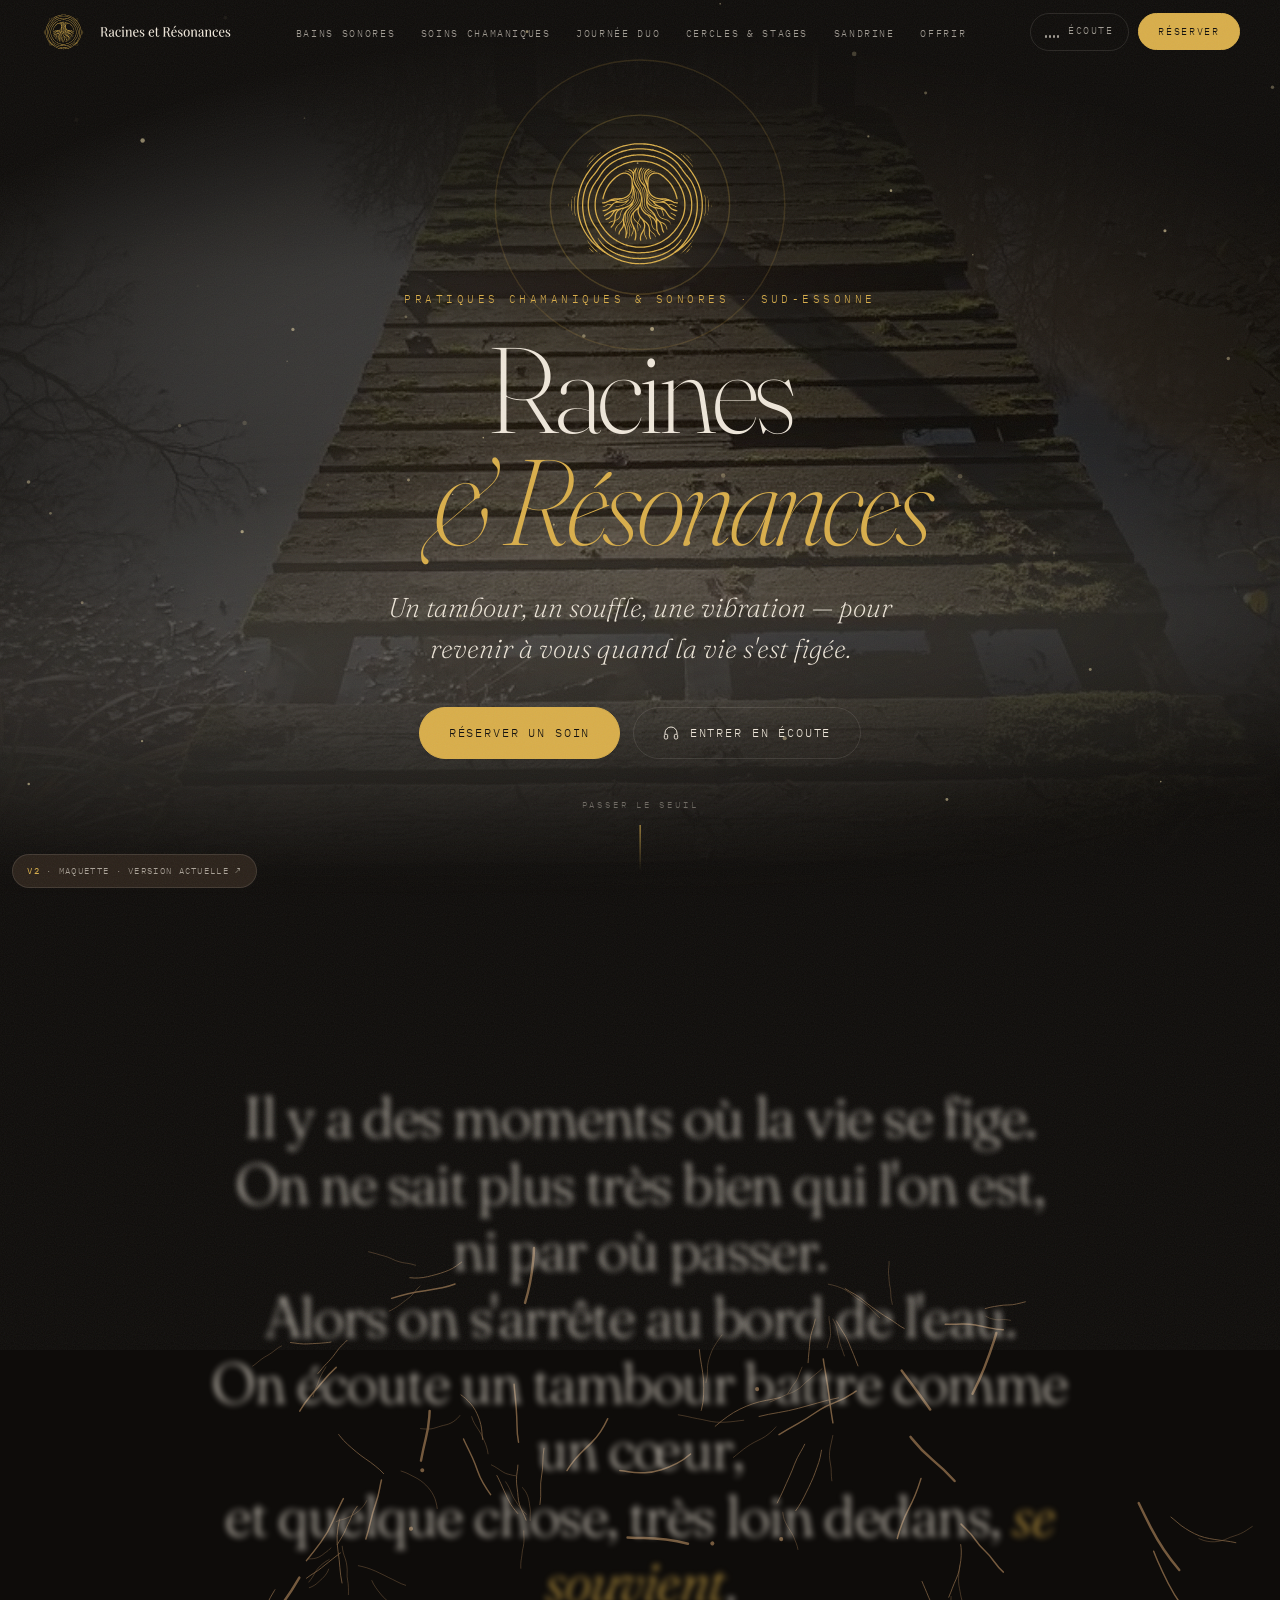
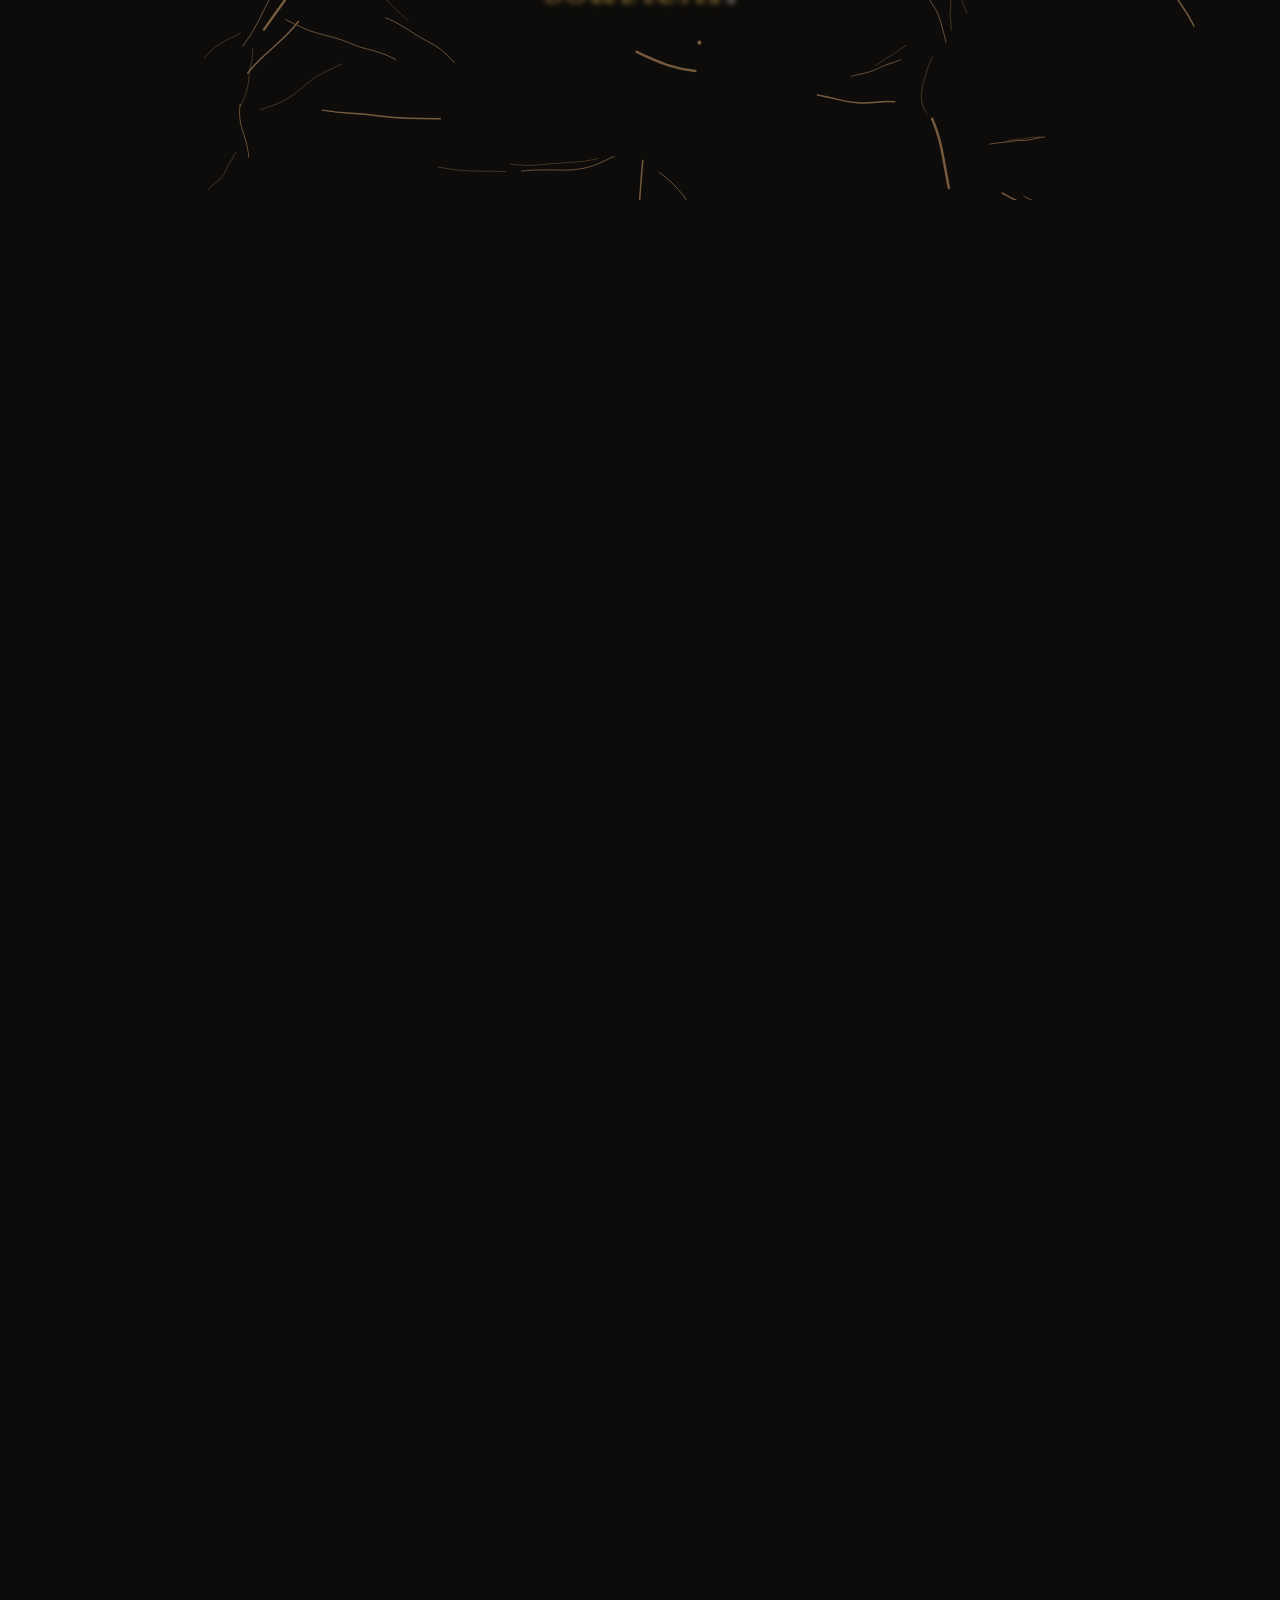
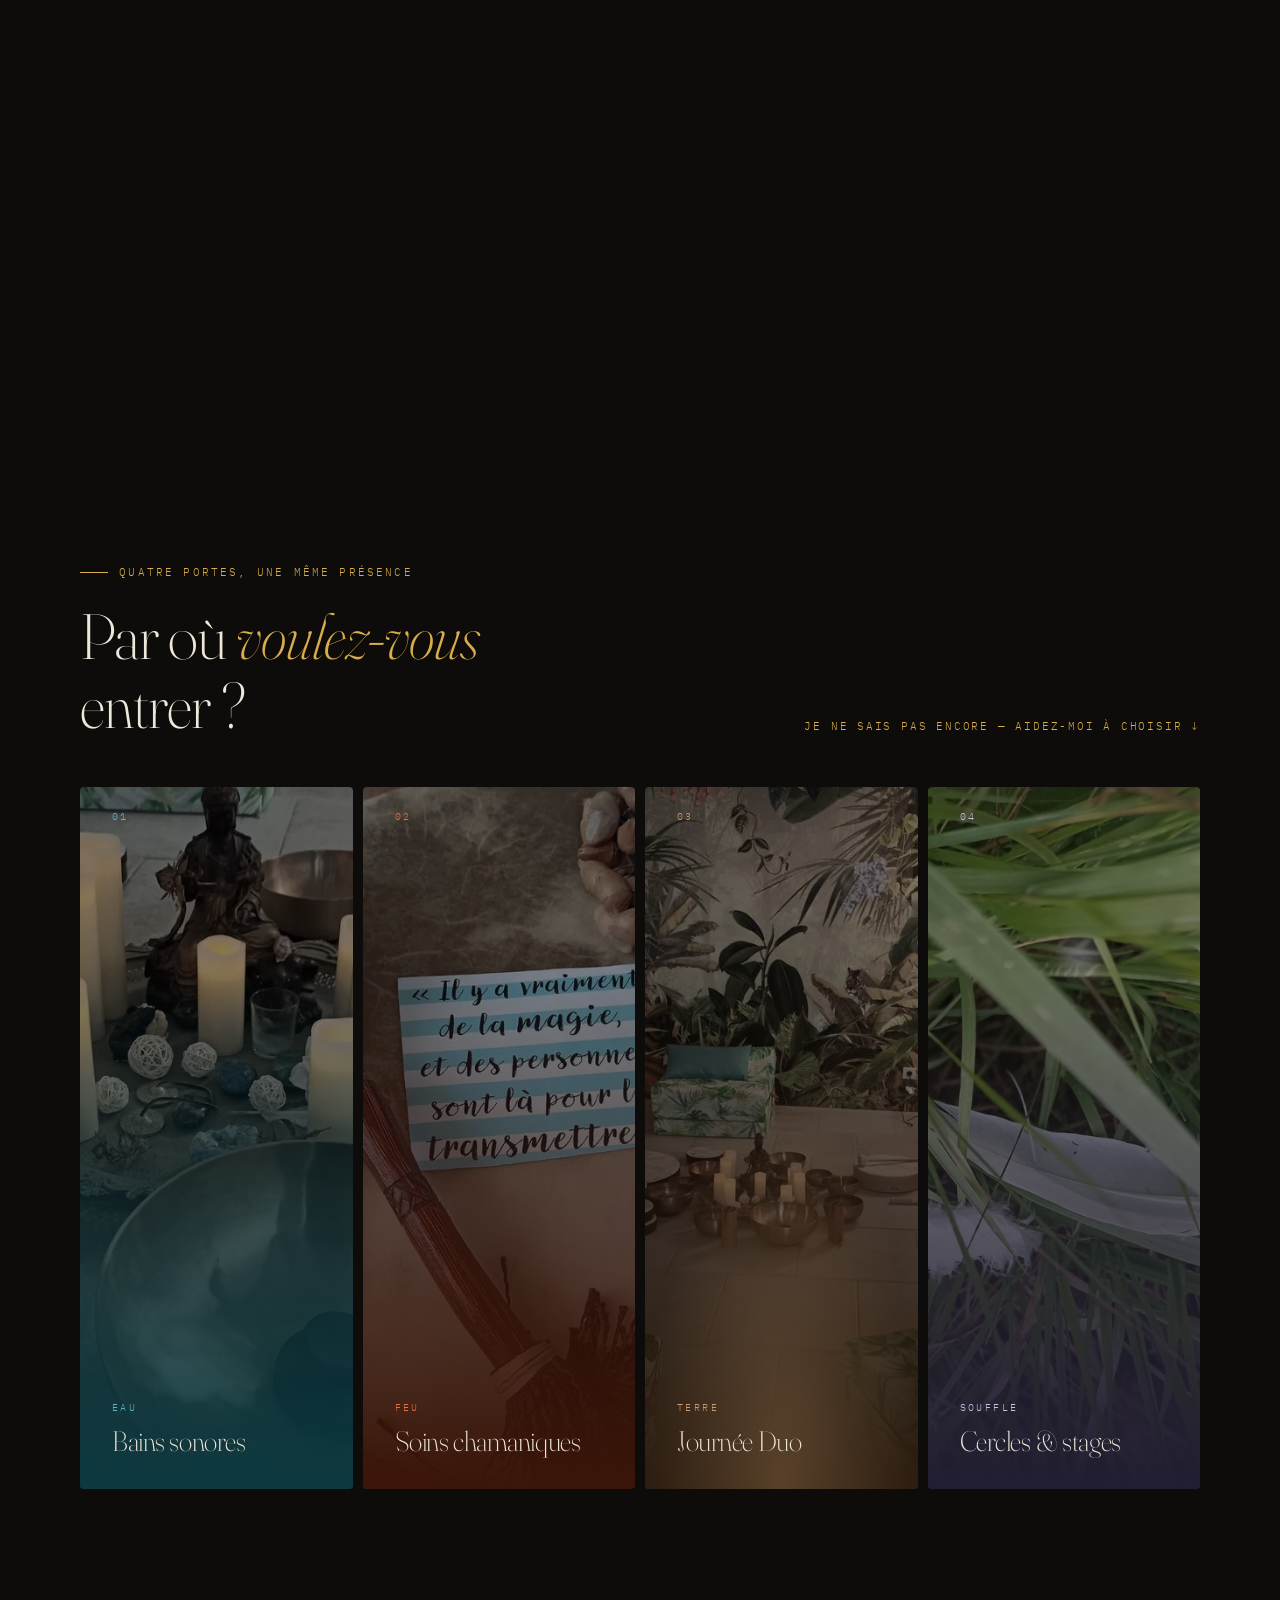
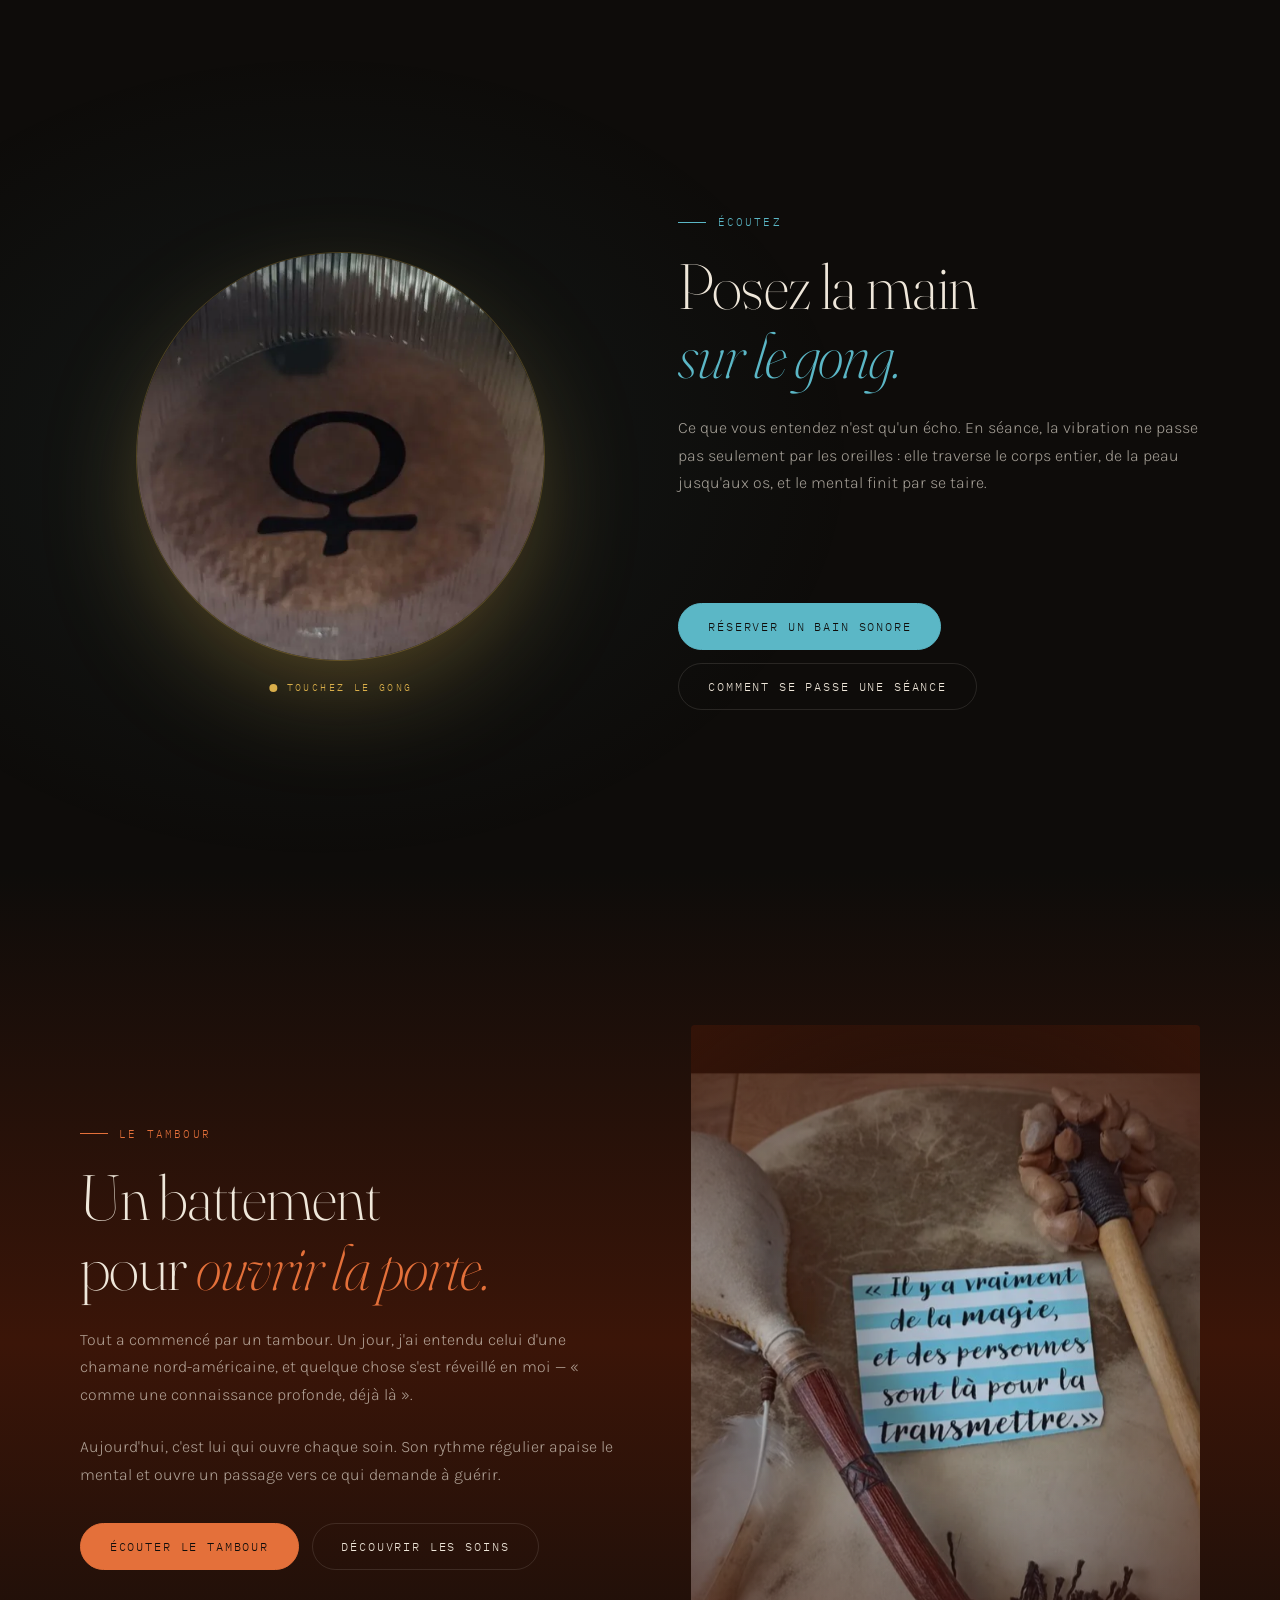
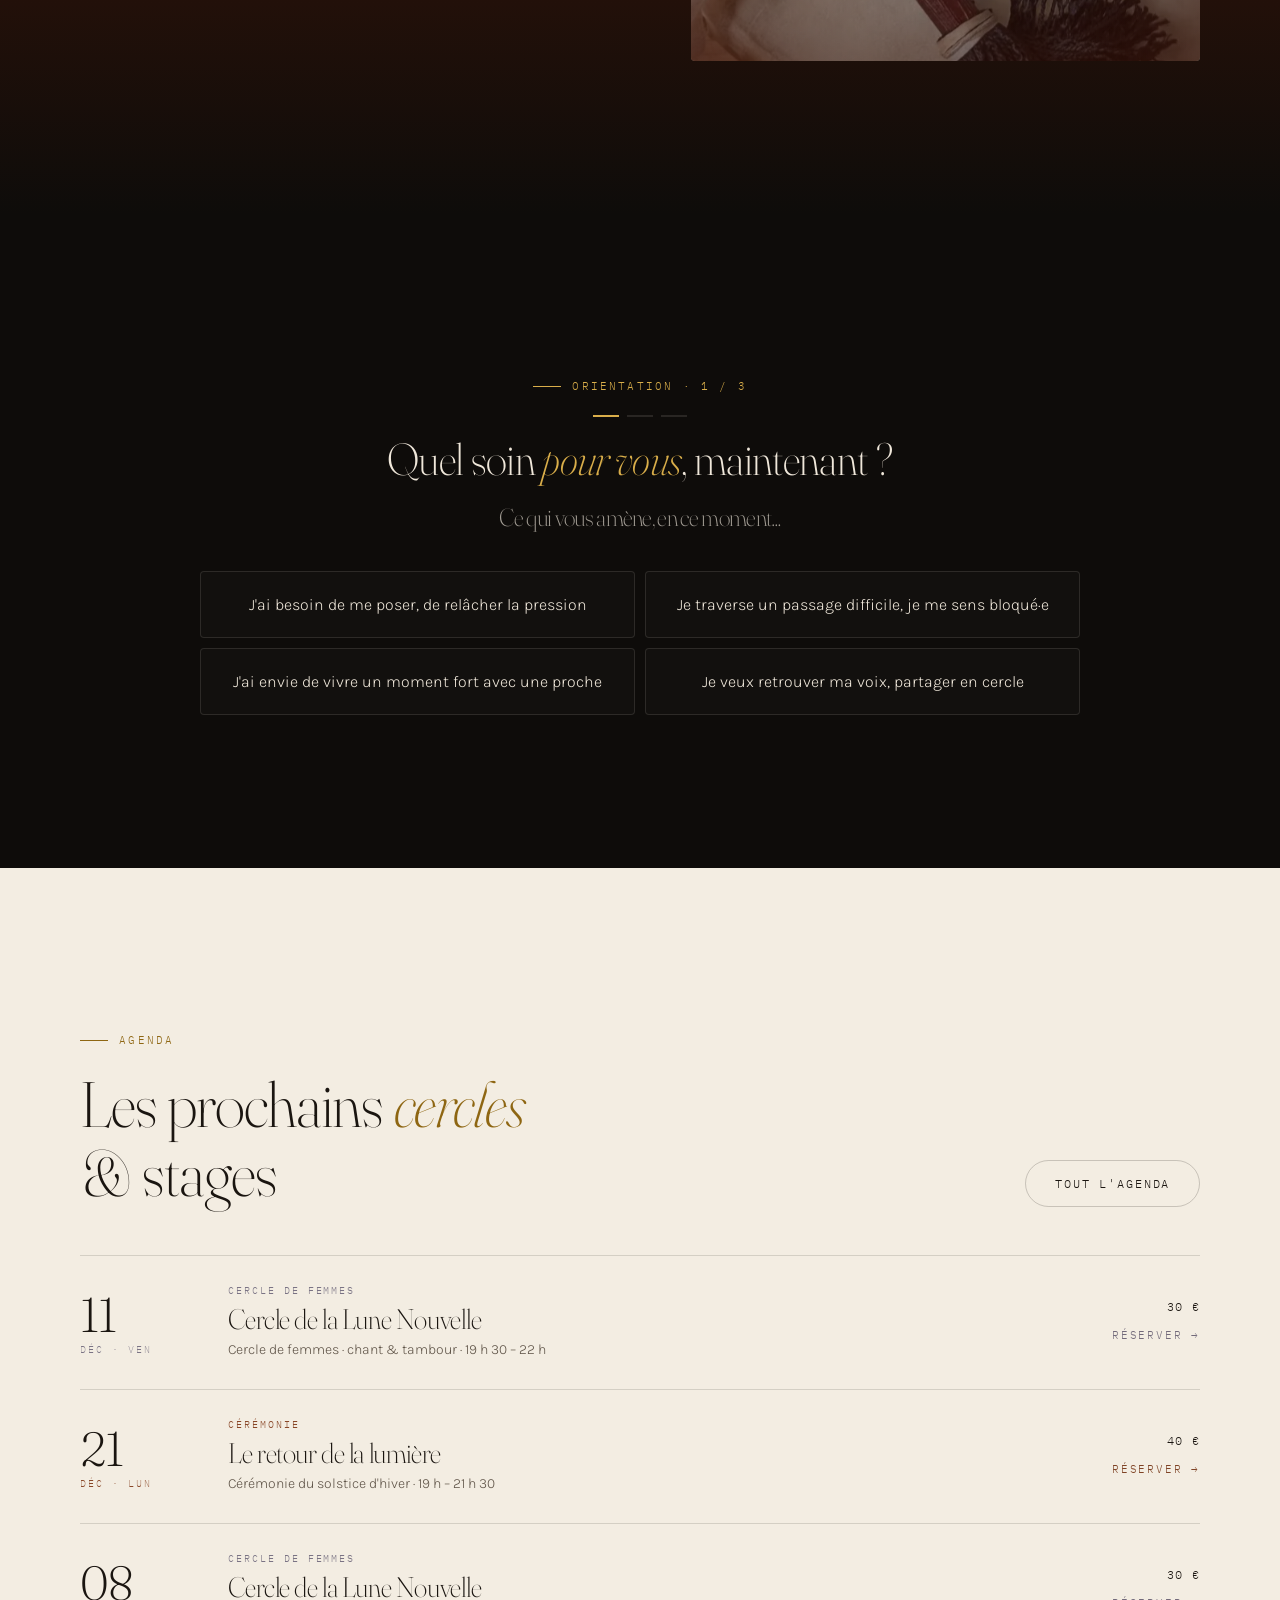
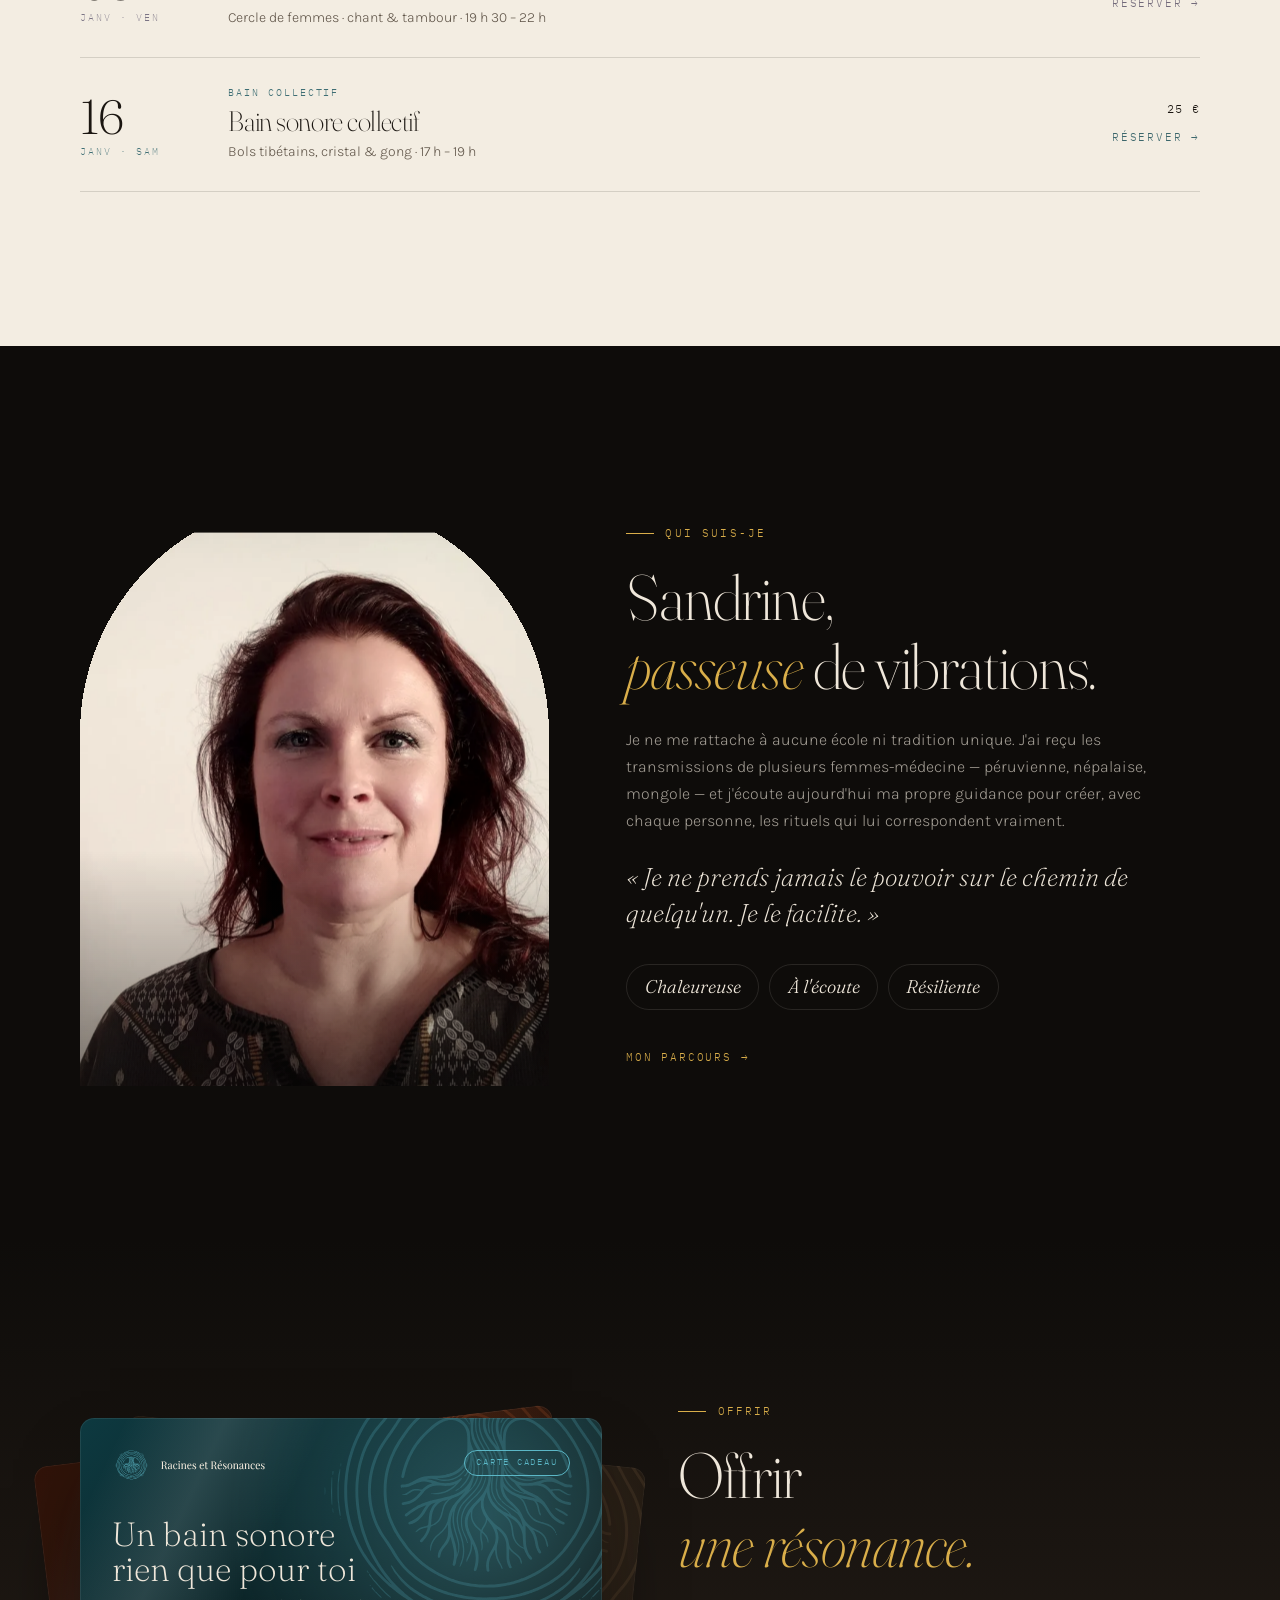
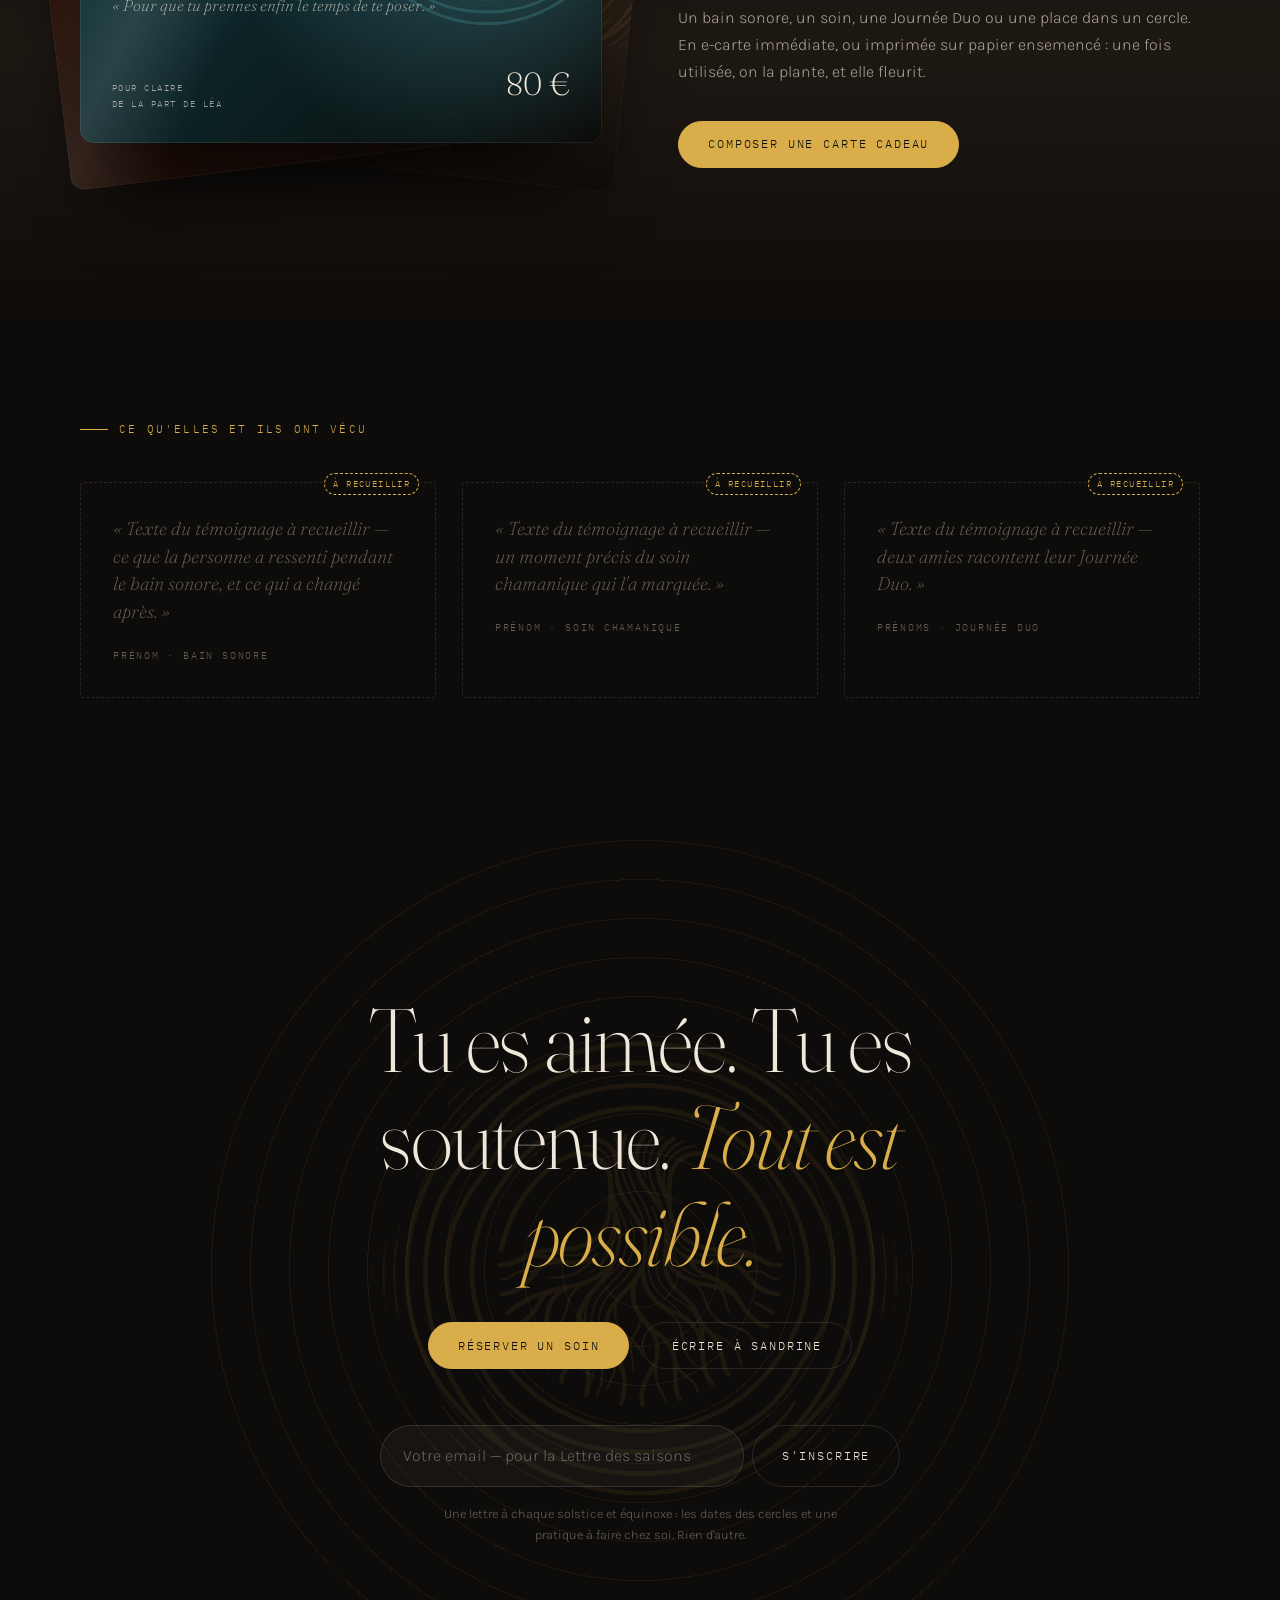
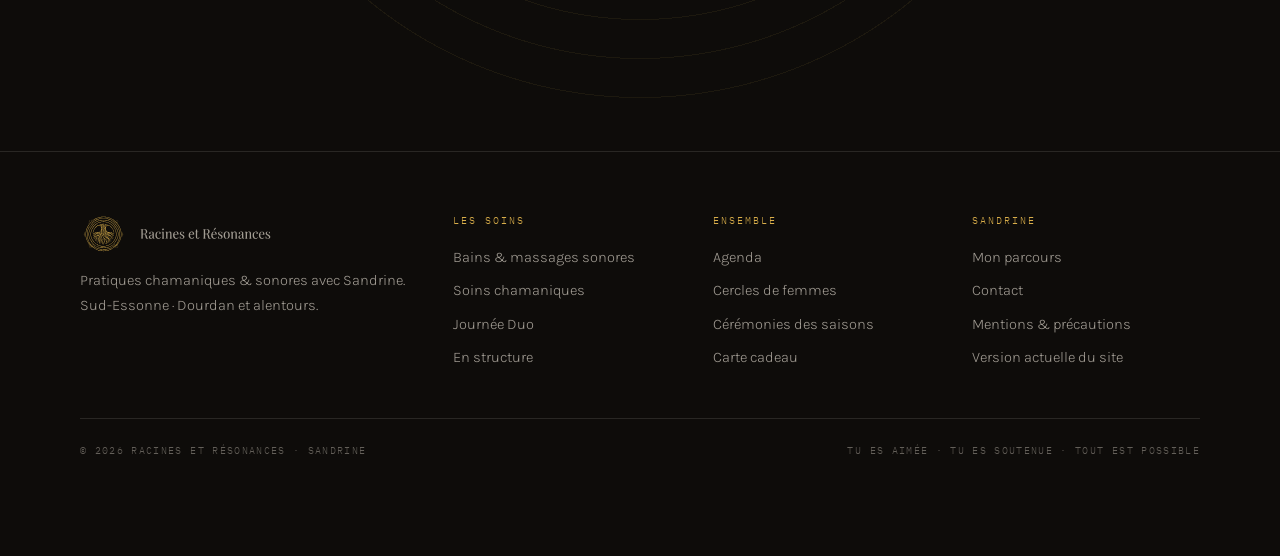
==== commit d33a2f6a: "Intègre le logo Racines et Résonances dans la v2 - Emblème et nom vectorisés depuis l'image fournie " ====
--- a/v2/index.html
+++ b/v2/index.html
@@ -9,7 +9,10 @@
 <meta name="theme-color" content="#0E0C0A">
 <meta property="og:title" content="Racines & Résonances">
 <meta property="og:description" content="Un tambour, un souffle, une vibration — pour revenir à vous.">
-<meta property="og:image" content="media/ponton.webp">
+<meta property="og:image" content="media/logo/icone-512.png">
+<link rel="icon" type="image/png" sizes="32x32" href="media/logo/icone-32.png">
+<link rel="apple-touch-icon" href="media/logo/icone-180.png">
+<link rel="preload" as="image" href="media/logo/embleme.svg">
 <link rel="preconnect" href="https://fonts.googleapis.com">
 <link rel="preconnect" href="https://fonts.gstatic.com" crossorigin>
 <link href="https://fonts.googleapis.com/css2?family=Fraunces:ital,opsz,wght@0,9..144,200;0,9..144,300;0,9..144,400;1,9..144,200;1,9..144,300&family=Karla:wght@300;400&family=IBM+Plex+Mono:wght@300;400&display=swap" rel="stylesheet">
@@ -21,7 +24,7 @@
 
 <!-- ── NAVIGATION ─────────────────────────────────────────── -->
 <header class="nav" id="nav">
-  <a class="logo" href="#/">Racines <i>&amp;</i> Résonances</a>
+  <a class="logo" href="#/" aria-label="Racines et Résonances — accueil"><span class="embleme" aria-hidden="true"></span><span class="nom-logo" aria-hidden="true"></span></a>
   <ul class="nav-liens">
     <li><a href="#/soins-sonores">Bains sonores</a></li>
     <li><a href="#/soins-chamaniques">Soins chamaniques</a></li>
@@ -60,7 +63,7 @@
   <div class="wrap">
     <div class="pied-grille">
       <div>
-        <a class="logo" href="#/">Racines <i>&amp;</i> Résonances</a>
+        <a class="logo" href="#/" aria-label="Racines et Résonances — accueil"><span class="embleme" aria-hidden="true"></span><span class="nom-logo" aria-hidden="true"></span></a>
         <p style="margin-top:1rem;font-size:.92rem">Pratiques chamaniques & sonores avec Sandrine.<br>Sud-Essonne · Dourdan et alentours.</p>
       </div>
       <div><h4>Les soins</h4><ul>
@@ -109,6 +112,7 @@
     <div class="brume" aria-hidden="true"></div>
     <canvas id="champ" aria-hidden="true"></canvas>
     <div class="heros-contenu">
+      <div class="heros-embleme" id="heros-embleme" aria-hidden="true"><span class="embleme"></span></div>
       <p class="sur rv">Pratiques chamaniques & sonores · Sud-Essonne</p>
       <h1 class="mots" data-mots>Racines <span class="l2">& Résonances</span></h1>
       <p class="accroche rv" data-d="3">Un tambour, un souffle, une vibration — pour revenir à vous quand la vie s'est figée.</p>
@@ -267,7 +271,7 @@
     <div class="wrap cadeau-teaser">
       <div class="carte-pile rv">
         <div class="carte" data-el="eau" data-tilt>
-          <div class="c-haut"><span class="c-logo">Racines <i>&</i> Résonances</span><span class="c-tag">Carte cadeau</span></div>
+          <div class="c-haut"><span class="c-logo" aria-label="Racines et Résonances"><span class="embleme"></span><span class="nom-logo"></span></span><span class="c-tag">Carte cadeau</span></div>
           <div><div class="c-titre">Un bain sonore<br>rien que pour toi</div><div class="c-msg">« Pour que tu prennes enfin le temps de te poser. »</div></div>
           <div class="c-bas"><span>Pour Claire<br>de la part de Léa</span><b>80 €</b></div>
         </div>
@@ -293,6 +297,7 @@
 
   <!-- FINALE -->
   <section class="finale" data-onde>
+    <span class="embleme finale-embleme" aria-hidden="true"></span>
     <div class="wrap">
       <h2 class="mots" data-mots>Tu es aimée. Tu es soutenue. <em>Tout est possible.</em></h2>
       <div class="rv" style="display:flex;gap:.8rem;justify-content:center;flex-wrap:wrap;position:relative">
--- a/v2/assets/style.css
+++ b/v2/assets/style.css
@@ -28,6 +28,8 @@
   --encre-2:#5E5347;
 
   --or:#D9AE4A;
+  --brique:#6E2B11;  /* couleur du logo */
+  --creme:#F5EFDF;   /* fond du logo */
   --or-sombre:#8E6612;
 
   --eau:#5BB7C6;   --eau-n:#0D3940;
@@ -110,8 +112,22 @@
 /* ─── NAV ───────────────────────────────────────────────────── */
 .nav{position:fixed;inset:0 0 auto 0;z-index:500;height:var(--nav-h);display:flex;align-items:center;justify-content:space-between;gap:1rem;padding:0 var(--gout);transition:background .5s,backdrop-filter .5s,border-color .5s;border-bottom:1px solid transparent}
 .nav.plein{background:rgba(14,12,10,.78);backdrop-filter:blur(14px) saturate(1.2);-webkit-backdrop-filter:blur(14px);border-color:var(--trait)}
-.logo{font-family:var(--f-titre);font-weight:200;font-size:1.2rem;letter-spacing:.01em;text-decoration:none;white-space:nowrap}
-.logo i{color:var(--or)}
+.logo{display:flex;align-items:center;gap:.75rem;text-decoration:none;color:var(--lin)}
+.logo .embleme{height:36px;color:var(--or);transition:transform .8s var(--ease)}
+.logo:hover .embleme{transform:scale(1.08) rotate(-4deg)}
+.logo .nom-logo{height:15px}
+
+/* ─── LOGO (tracé vectoriel, couleur libre via currentColor) ── */
+.embleme,.nom-logo{display:inline-block;flex:none;background:currentColor;-webkit-mask:center/contain no-repeat;mask:center/contain no-repeat}
+.embleme{aspect-ratio:744/566;-webkit-mask-image:url(../media/logo/embleme.svg);mask-image:url(../media/logo/embleme.svg)}
+.nom-logo{aspect-ratio:744/84;-webkit-mask-image:url(../media/logo/nom.svg);mask-image:url(../media/logo/nom.svg)}
+
+.heros-embleme{width:clamp(110px,13vw,180px);margin:0 auto 1.4rem;color:var(--or);filter:drop-shadow(0 0 28px rgba(217,174,74,.35))}
+.heros-embleme .embleme{width:100%;display:block;animation:eclot 2.6s var(--ease) .2s both,souffle 7s ease-in-out 2.8s infinite}
+.heros-embleme.vibre .embleme{animation:eclot 0s both,vibre 1.1s ease-out}
+@keyframes eclot{from{clip-path:circle(0 at 50% 52%);opacity:0;transform:scale(.92)}to{clip-path:circle(75% at 50% 52%);opacity:1;transform:none}}
+@keyframes souffle{0%,100%{transform:scale(1)}50%{transform:scale(1.035)}}
+.finale-embleme{position:absolute;left:50%;top:50%;width:min(620px,92vw);transform:translate(-50%,-50%);color:var(--or);opacity:.07;pointer-events:none}
 .nav-liens{display:flex;gap:clamp(1rem,2vw,2rem);list-style:none}
 .nav-liens a{font-family:var(--f-mono);font-size:.64rem;letter-spacing:.16em;text-transform:uppercase;text-decoration:none;color:var(--lin-2);transition:color .25s;position:relative;padding:.4rem 0}
 .nav-liens a::after{content:"";position:absolute;left:0;right:0;bottom:0;height:1px;background:var(--or);transform:scaleX(0);transition:transform .4s var(--ease)}
@@ -166,10 +182,10 @@
 @keyframes brume{from{transform:translateX(-8%)}to{transform:translateX(8%)}}
 #champ{position:absolute;inset:0;z-index:-1;width:100%;height:100%}
 .heros-contenu{text-align:center;padding:calc(var(--nav-h) + 2rem) var(--gout) 6rem;max-width:1100px}
-.heros .sur{max-width:none;font-family:var(--f-mono);font-size:.68rem;letter-spacing:.32em;text-transform:uppercase;color:var(--or);margin-bottom:2rem}
-.heros h1{font-size:clamp(3.2rem,11vw,9.5rem);line-height:.92;letter-spacing:-.035em}
+.heros .sur{max-width:none;font-family:var(--f-mono);font-size:.68rem;letter-spacing:.32em;text-transform:uppercase;color:var(--or);margin-bottom:1.6rem}
+.heros h1{font-size:clamp(3rem,9.5vw,8.2rem);line-height:.92;letter-spacing:-.035em}
 .heros h1 .l2{display:block;font-style:italic;color:var(--or);padding-left:.6em}
-.heros .accroche{margin:2.2rem auto 2.8rem;font-family:var(--f-titre);font-style:italic;font-weight:200;font-size:clamp(1.15rem,2.2vw,1.7rem);line-height:1.5;color:var(--lin);max-width:34ch}
+.heros .accroche{margin:1.8rem auto 2.4rem;font-family:var(--f-titre);font-style:italic;font-weight:200;font-size:clamp(1.15rem,2.2vw,1.7rem);line-height:1.5;color:var(--lin);max-width:34ch}
 .heros-ctas{display:flex;gap:.8rem;justify-content:center;flex-wrap:wrap}
 .defiler{position:absolute;left:50%;bottom:1.8rem;transform:translateX(-50%);display:flex;flex-direction:column;align-items:center;gap:.8rem;font-family:var(--f-mono);font-size:.58rem;letter-spacing:.3em;text-transform:uppercase;color:var(--lin-3);text-decoration:none}
 .defiler i{width:1px;height:46px;background:linear-gradient(var(--or),transparent);animation:goutte 2.4s var(--ease) infinite;transform-origin:top}
@@ -293,12 +309,13 @@
 /* ─── CARTE CADEAU ──────────────────────────────────────────── */
 .carte:not([data-el]){--el:var(--or);--el-n:var(--ecorce-2)}
 .carte{position:relative;aspect-ratio:1.6;border-radius:14px;overflow:hidden;isolation:isolate;padding:clamp(1.2rem,3vw,2rem);display:flex;flex-direction:column;justify-content:space-between;color:var(--lin);background:radial-gradient(circle at 78% 30%,color-mix(in srgb,var(--el) 35%,transparent),transparent 55%),linear-gradient(135deg,var(--el-n),#0b0907);box-shadow:0 40px 80px -30px rgba(0,0,0,.8),inset 0 0 0 1px rgba(255,255,255,.08);transform-style:preserve-3d;transition:transform .3s ease-out}
-.carte::before{content:"";position:absolute;right:-12%;top:-30%;width:75%;aspect-ratio:1;border-radius:50%;z-index:-1;background:repeating-radial-gradient(circle,transparent 0 14px,color-mix(in srgb,var(--el) 40%,transparent) 14px 15px);opacity:.55;animation:tourne 60s linear infinite}
+.carte::before{content:"";position:absolute;right:-14%;top:-22%;width:72%;aspect-ratio:744/566;z-index:-1;background:var(--el);-webkit-mask:url(../media/logo/embleme.svg) center/contain no-repeat;mask:url(../media/logo/embleme.svg) center/contain no-repeat;opacity:.22}
 @keyframes tourne{to{transform:rotate(360deg)}}
 .carte::after{content:"";position:absolute;inset:0;z-index:-1;background:linear-gradient(115deg,transparent 30%,rgba(255,255,255,.12) 45%,transparent 60%);transform:translateX(var(--reflet,-30%));transition:transform .3s}
 .carte .c-haut{display:flex;justify-content:space-between;align-items:flex-start;gap:1rem}
-.carte .c-logo{font-family:var(--f-titre);font-weight:200;font-size:clamp(.9rem,1.6vw,1.1rem)}
-.carte .c-logo i{color:var(--el)}
+.carte .c-logo{display:flex;align-items:center;gap:.55rem;color:var(--lin)}
+.carte .c-logo .embleme{height:clamp(22px,3vw,30px);color:var(--el)}
+.carte .c-logo .nom-logo{height:clamp(9px,1.2vw,12px)}
 .carte .c-tag{font-family:var(--f-mono);font-size:.55rem;letter-spacing:.2em;text-transform:uppercase;color:var(--el);border:1px solid currentColor;border-radius:999px;padding:.3rem .7rem;white-space:nowrap}
 .carte .c-titre{font-family:var(--f-titre);font-weight:200;font-size:clamp(1.3rem,3vw,2.1rem);line-height:1.05}
 .carte .c-msg{font-family:var(--f-titre);font-style:italic;font-weight:200;font-size:clamp(.8rem,1.4vw,.98rem);color:var(--lin-2);margin-top:.4rem;max-width:34ch;display:-webkit-box;-webkit-line-clamp:2;-webkit-box-orient:vertical;overflow:hidden}
@@ -497,7 +514,7 @@
 .merci .anneau{width:120px;height:120px;margin:0 auto 2rem;position:relative}
 .merci .anneau i{position:absolute;inset:0;border:1px solid var(--or-sombre);border-radius:50%;animation:onde 3s var(--ease) infinite}
 .merci .anneau i:nth-child(2){animation-delay:1s}.merci .anneau i:nth-child(3){animation-delay:2s}
-.merci .anneau b{position:absolute;inset:38%;border-radius:50%;background:var(--or-sombre)}
+.merci .anneau .embleme{position:absolute;inset:18%;color:var(--brique)}
 .merci h2{margin-bottom:1rem}
 .merci p{margin:0 auto 1rem}
 .demo{font-family:var(--f-mono);font-size:.62rem;letter-spacing:.1em;text-transform:uppercase;color:var(--or-sombre);border:1px dashed var(--or-sombre);border-radius:6px;padding:.8rem;margin-top:1.5rem;line-height:1.6}
@@ -535,6 +552,8 @@
   .ruban span{display:none}
   .nav .btn-resa{display:none}
   .son .txt{display:none}
+  .logo .embleme{height:30px}
+  .logo .nom-logo{height:12px}
   .tambour-visuel{order:-1;aspect-ratio:1}
   .galerie figure{grid-column:span 12!important;height:280px!important}
   .seuil{height:240vh}
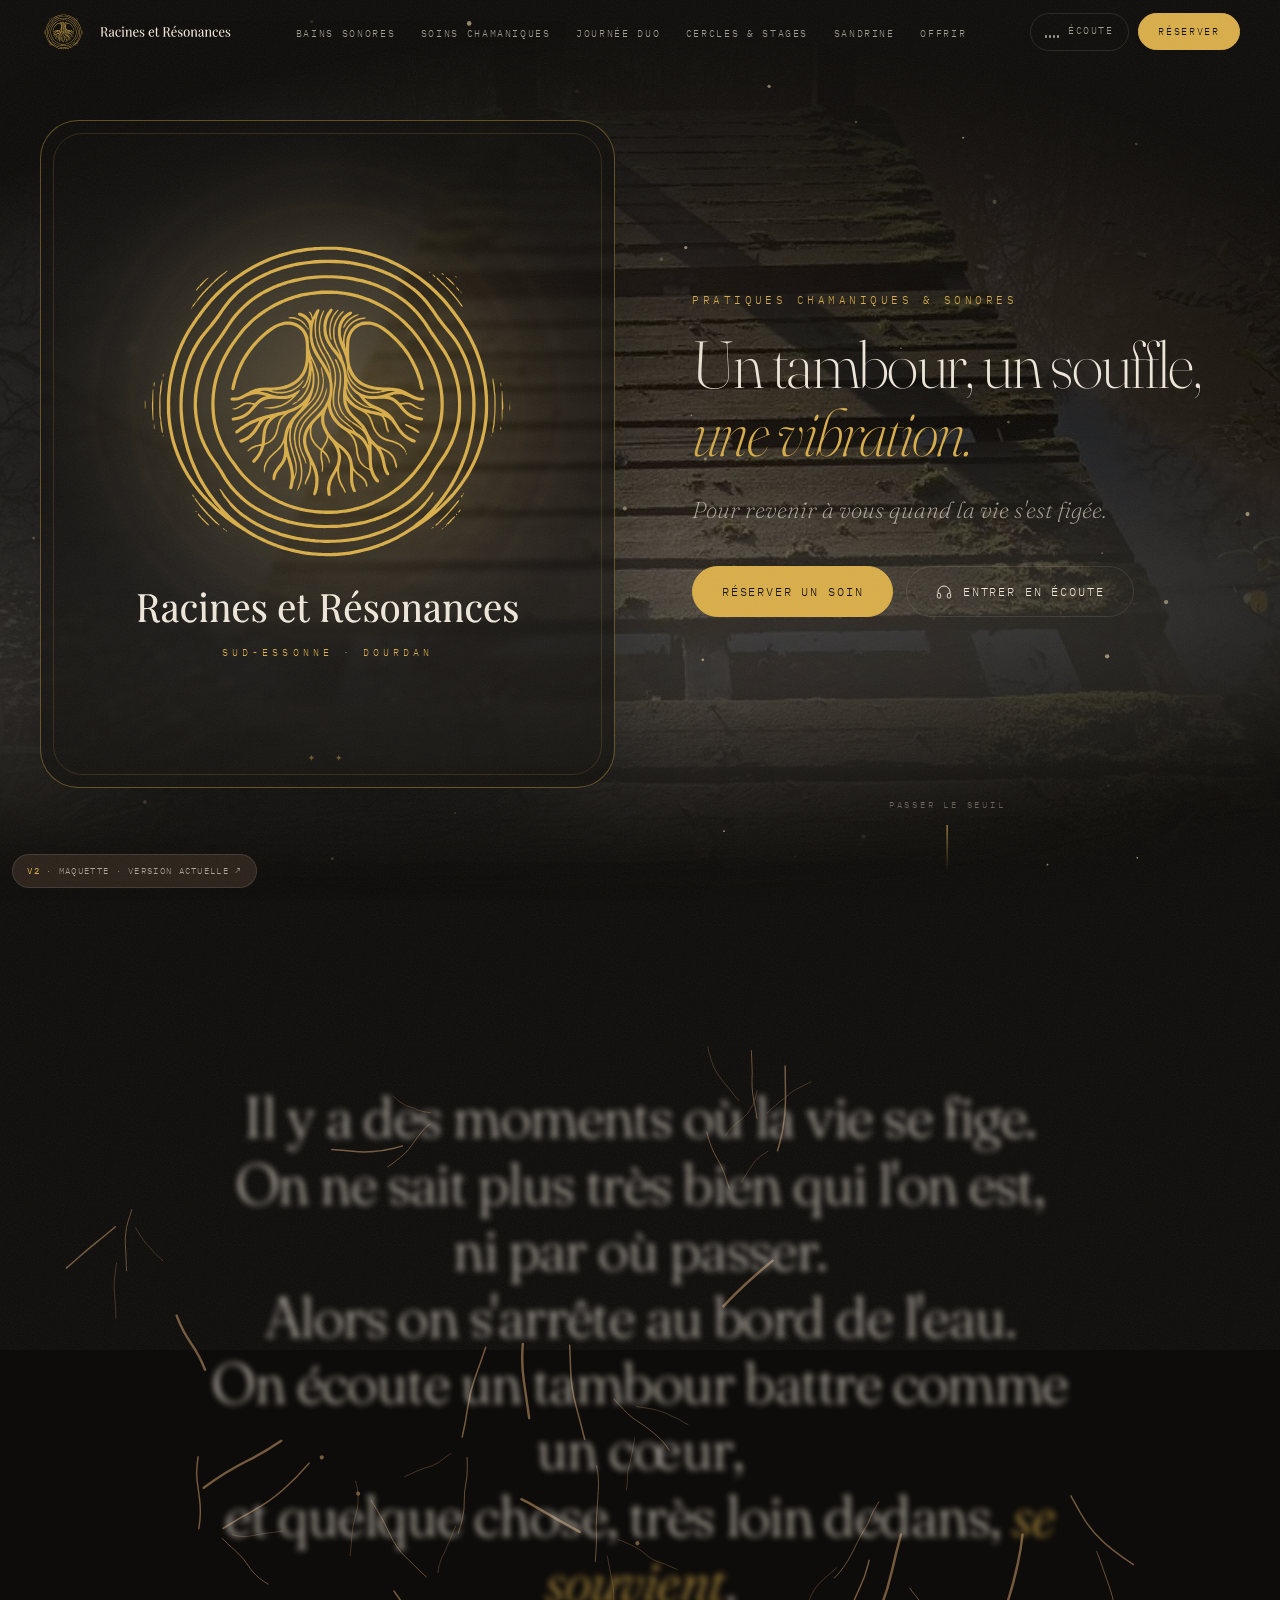
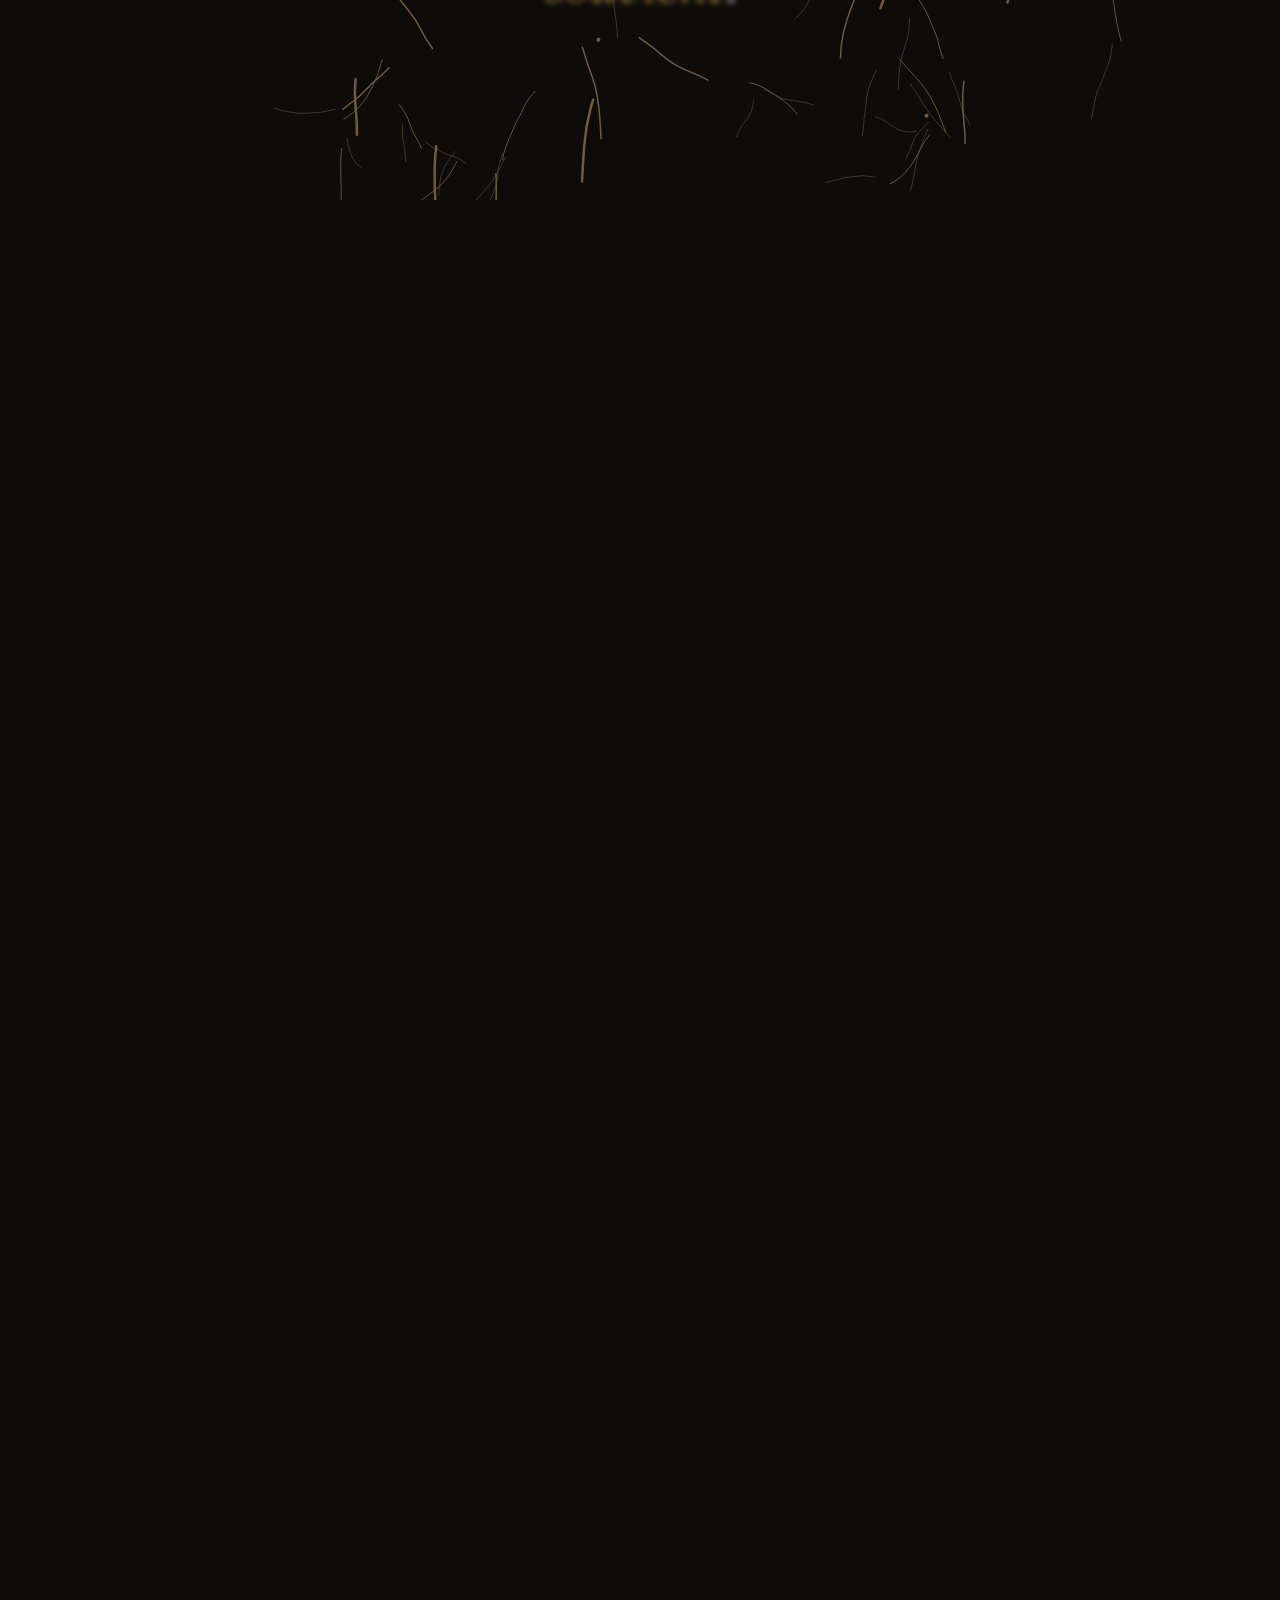
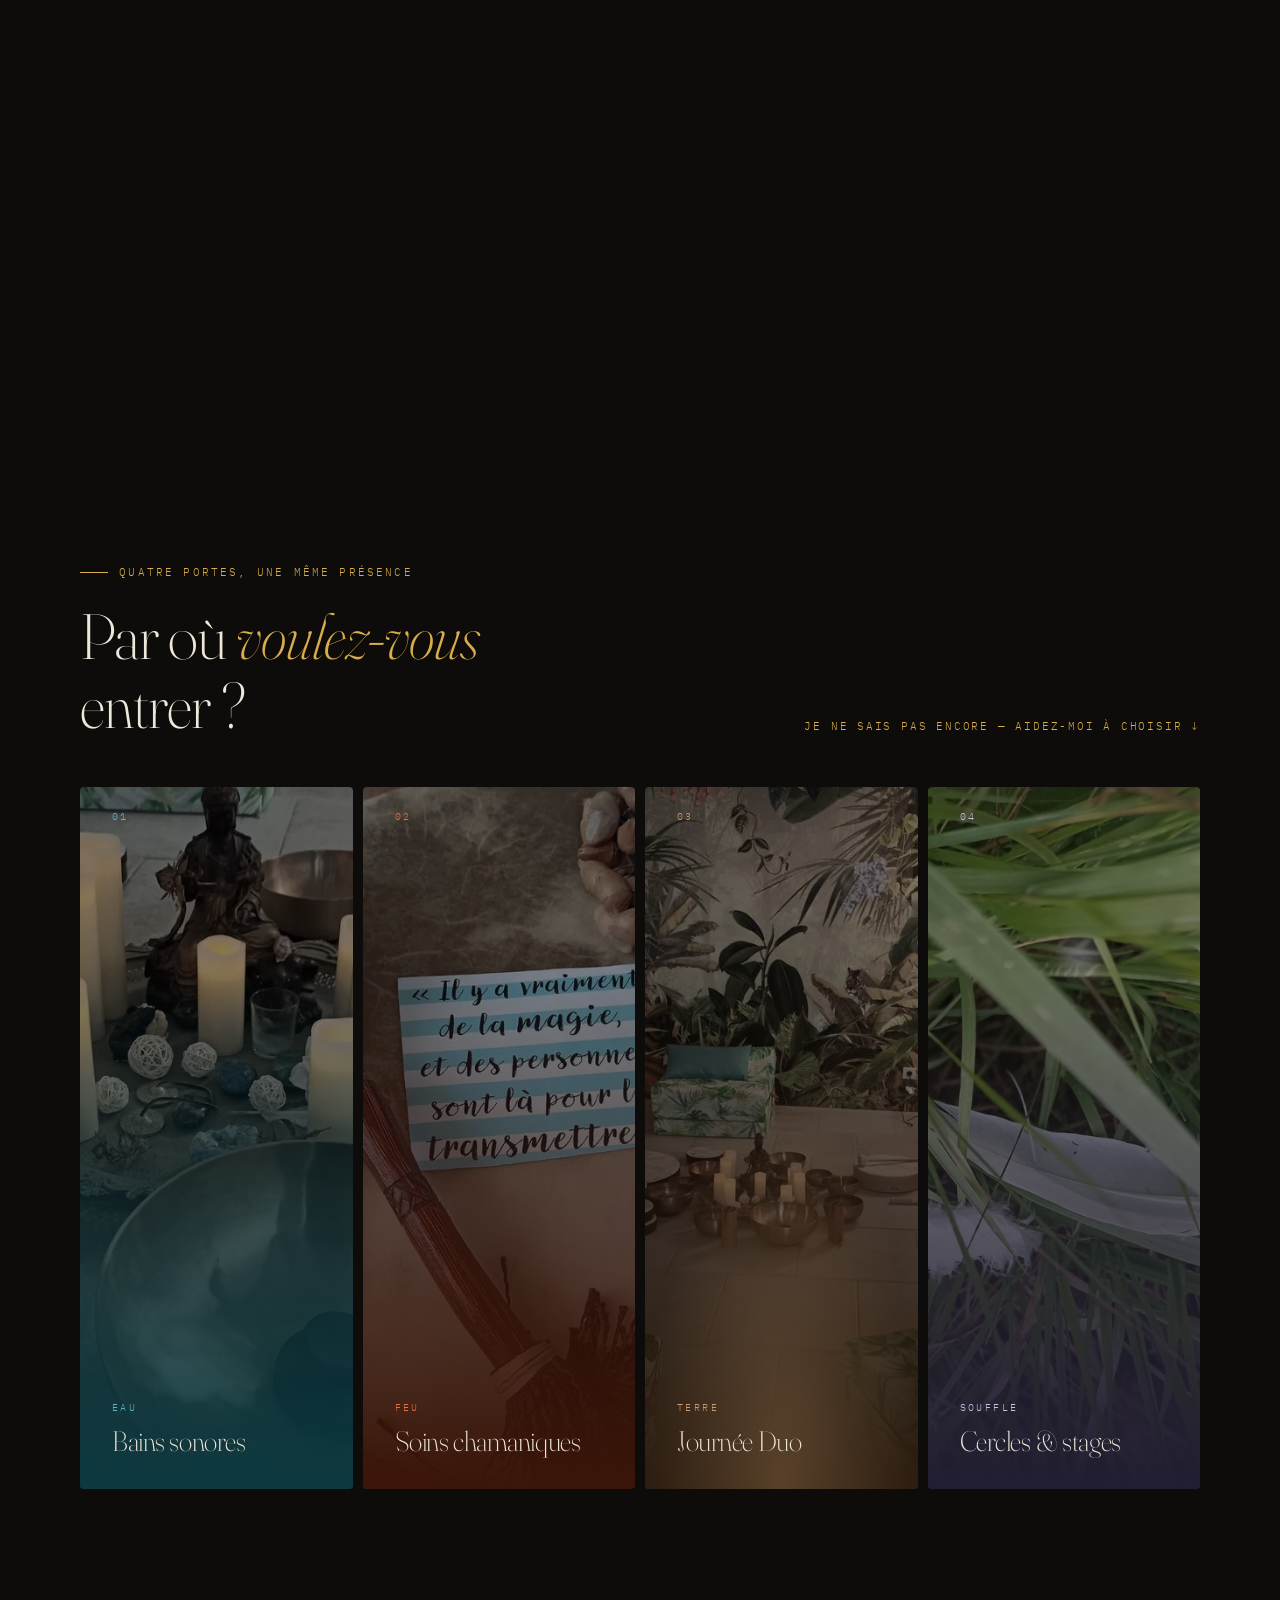
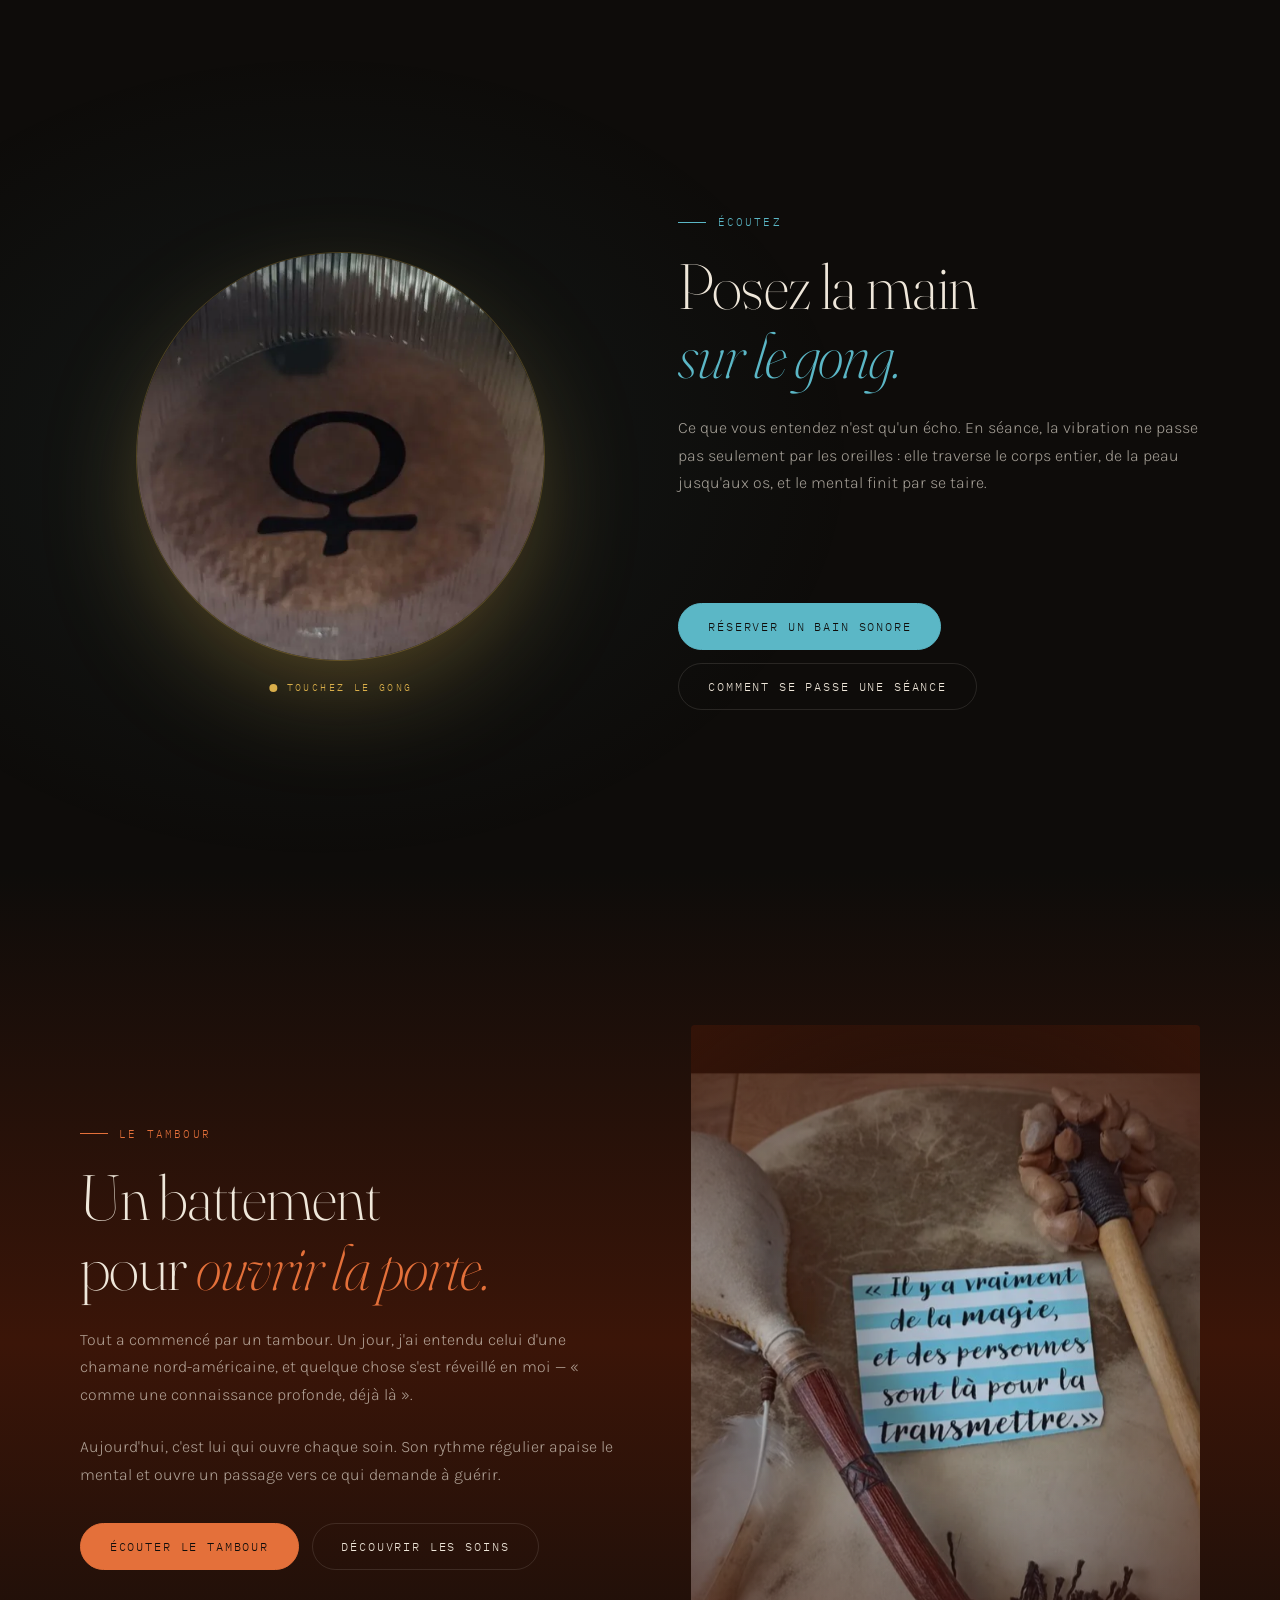
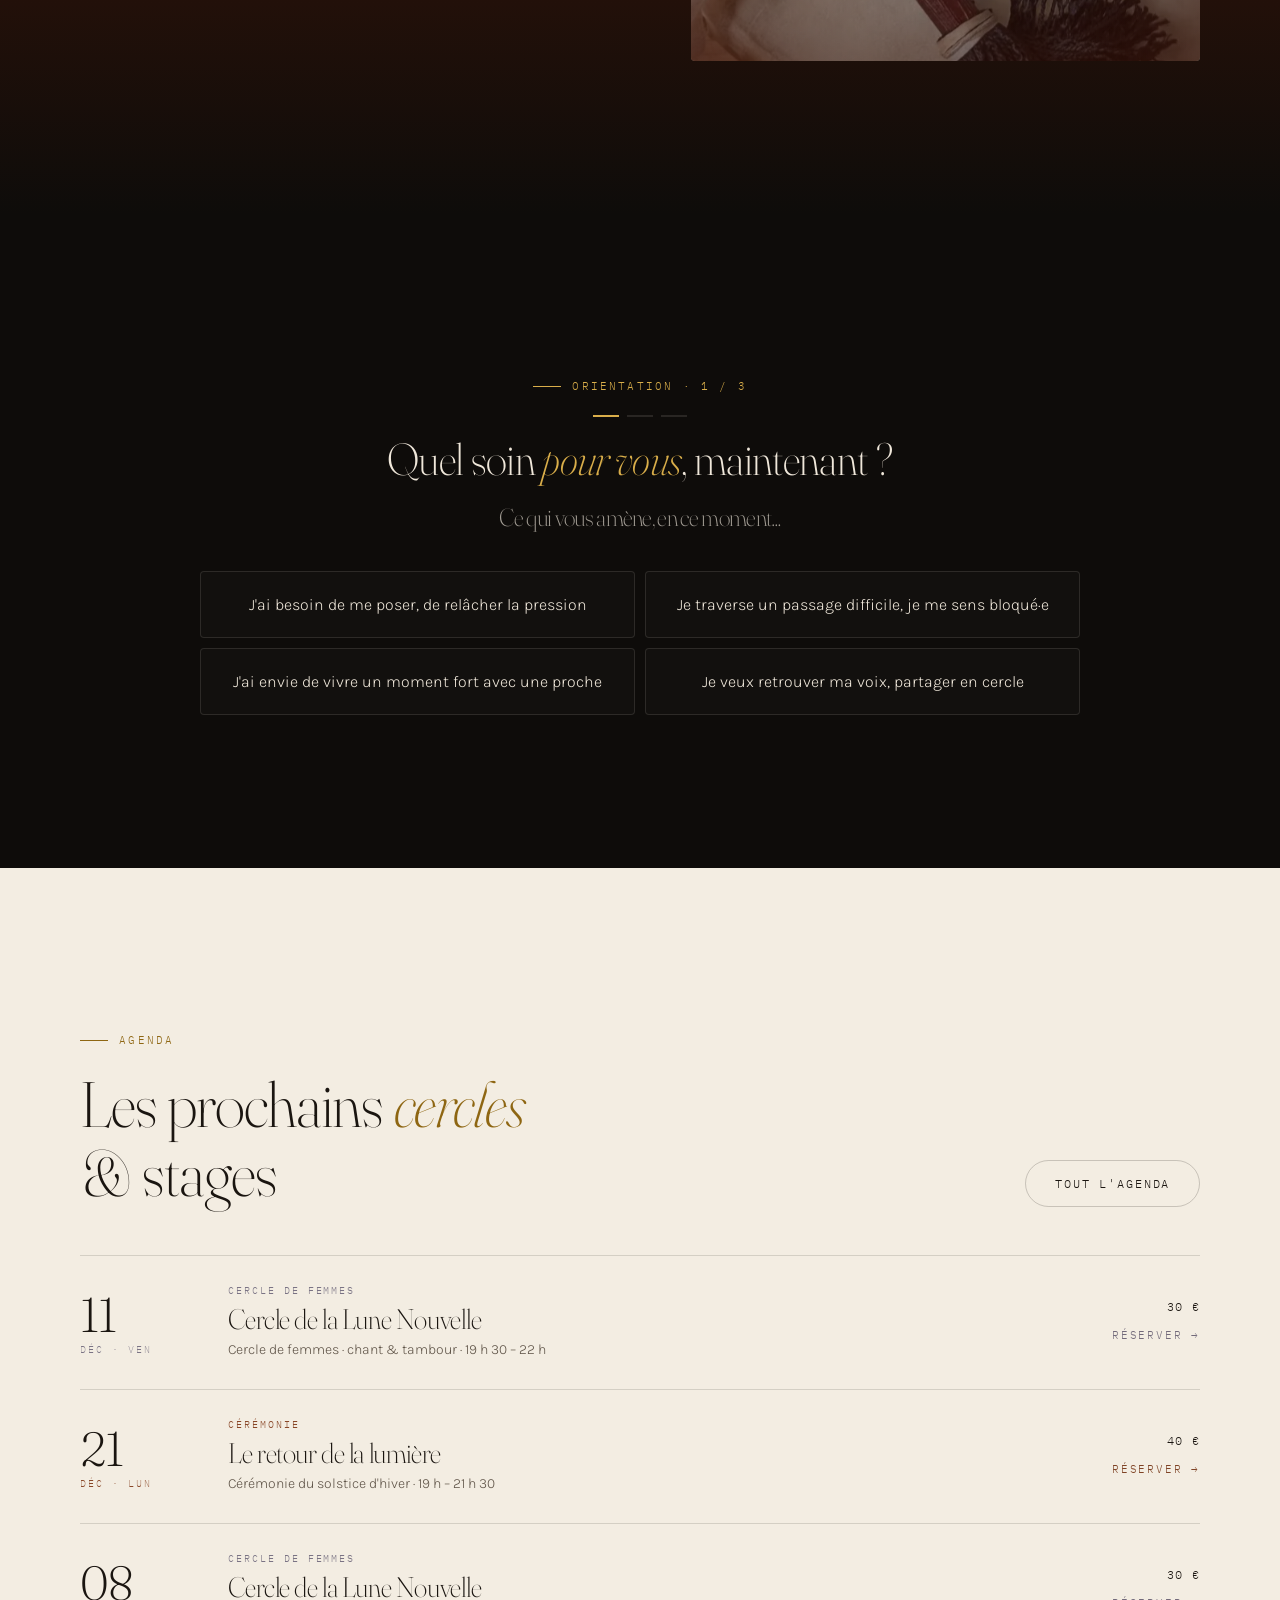
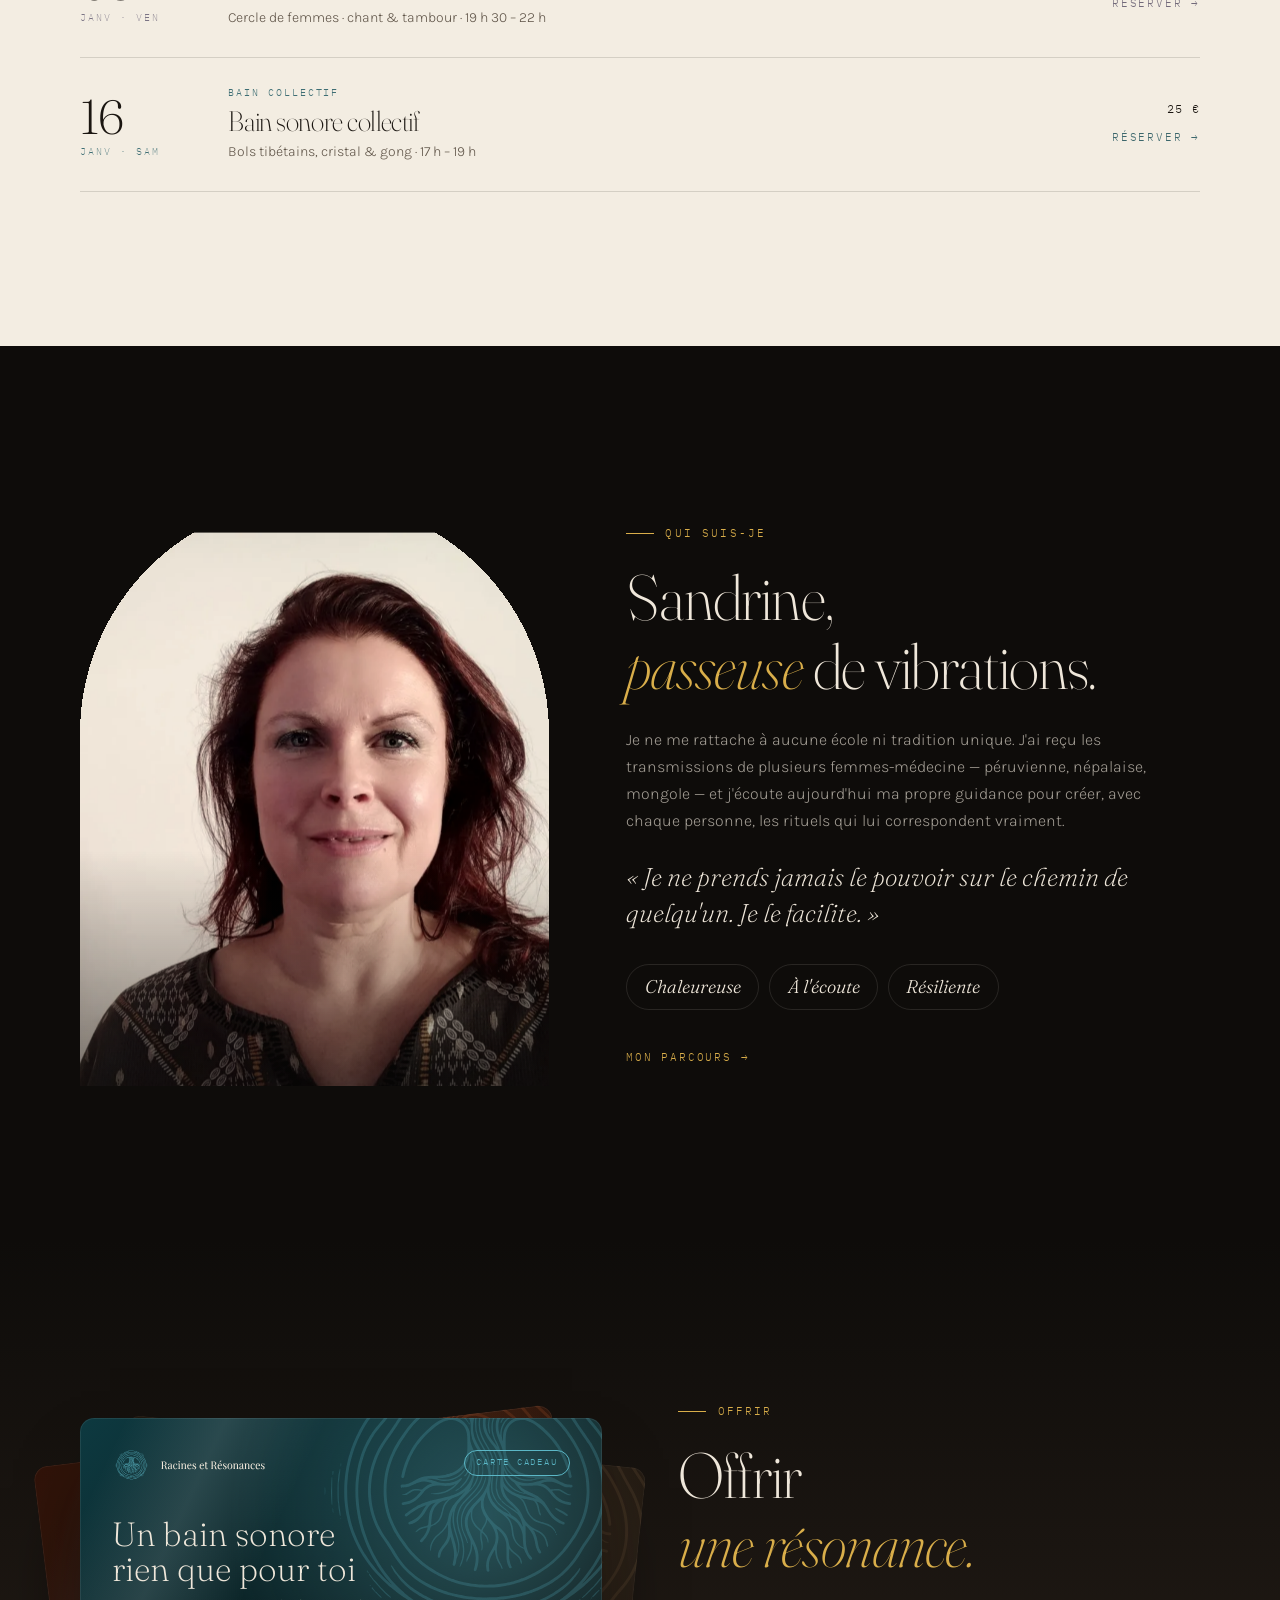
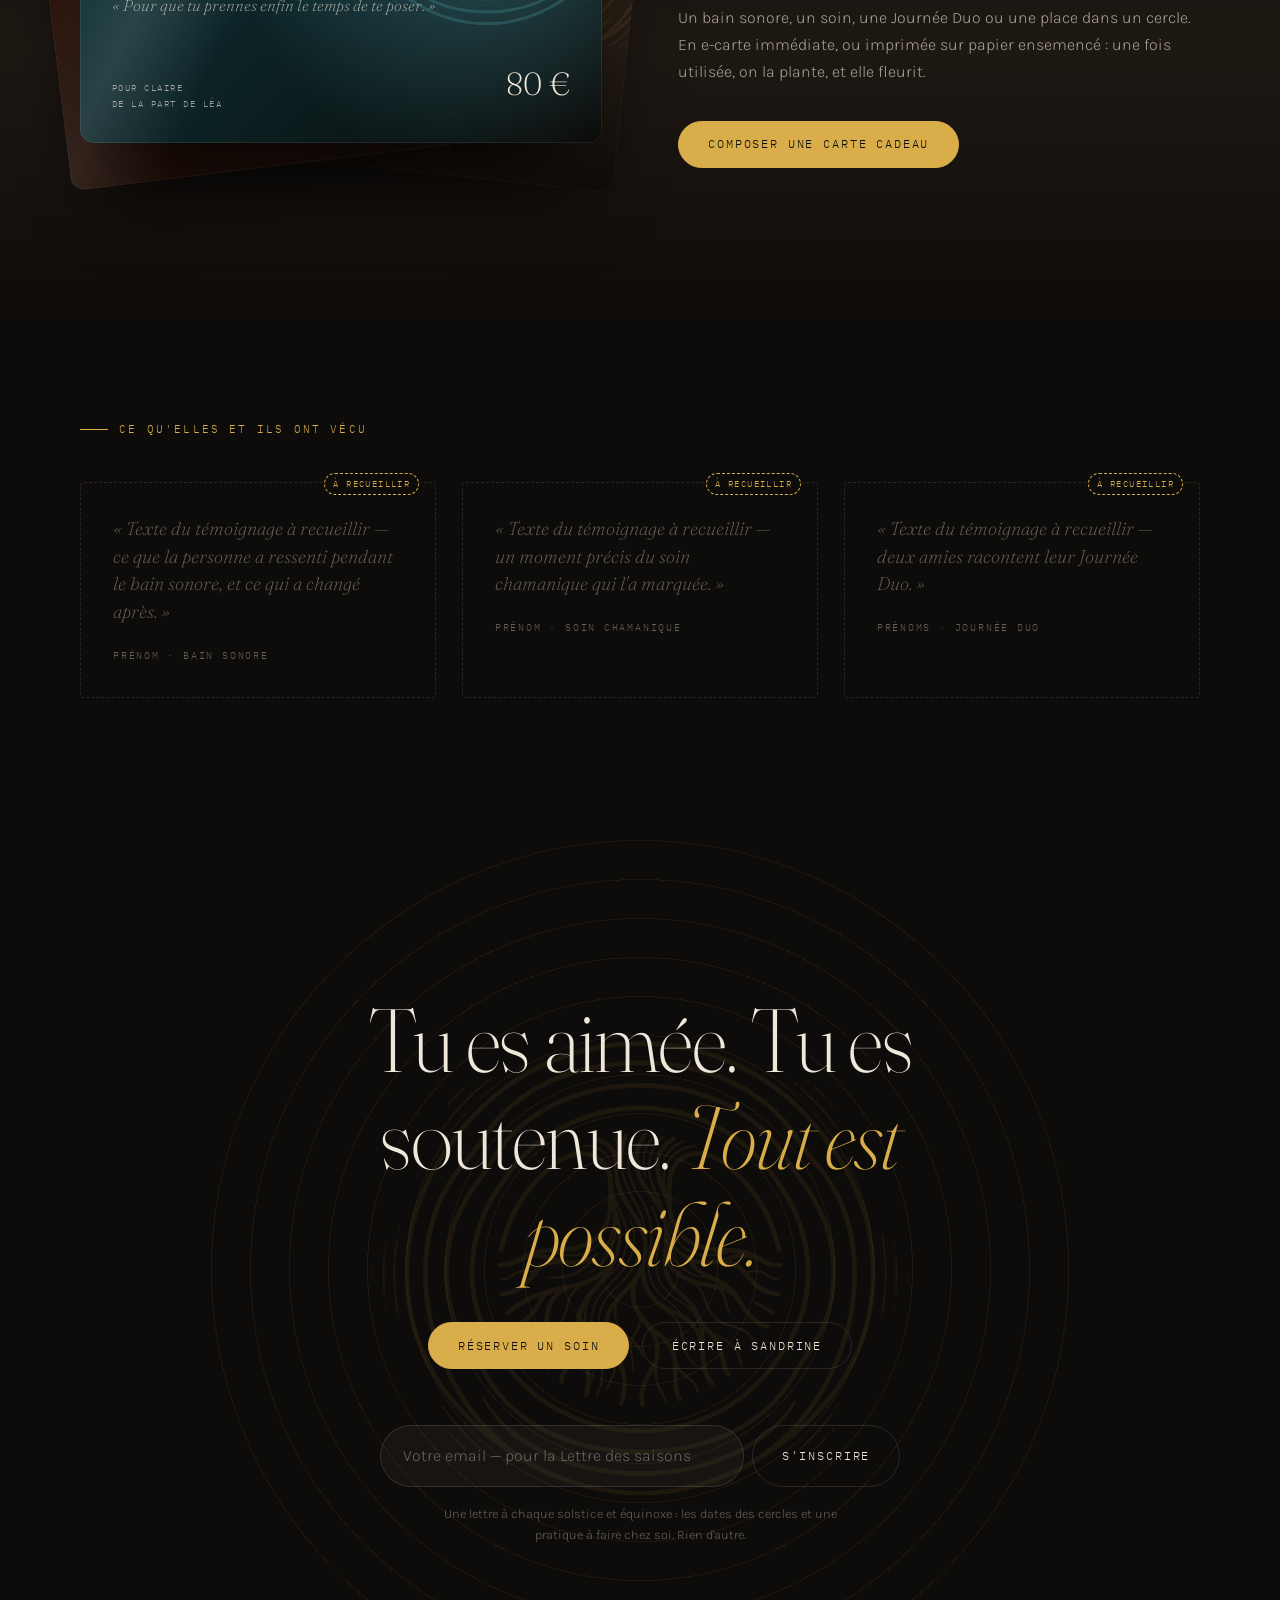
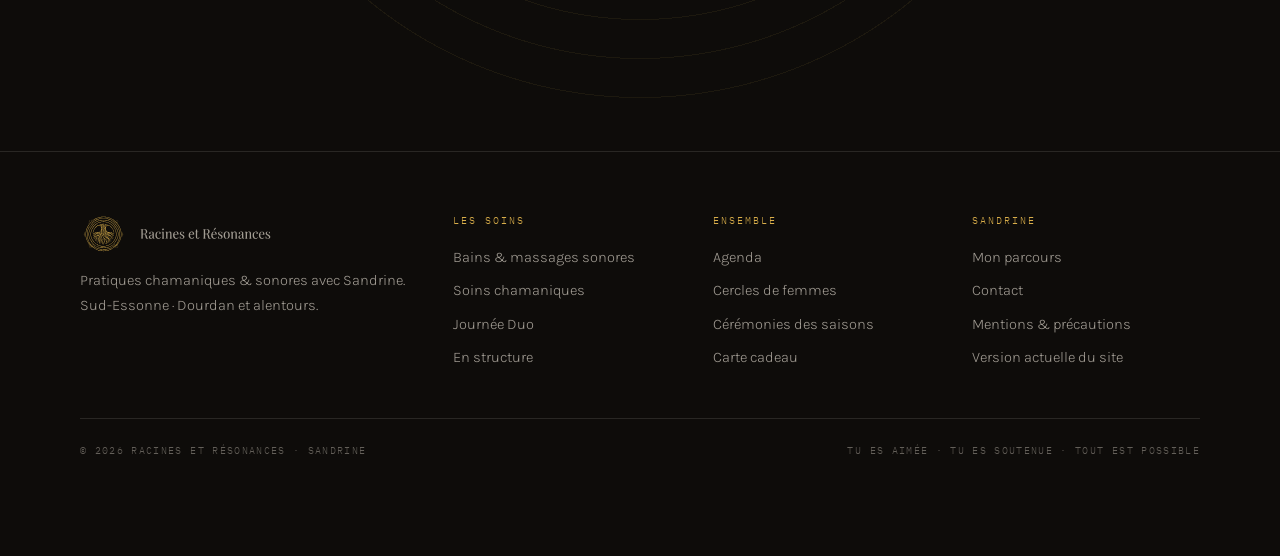
==== commit 5a2e8795: "Place le logo en grand cartouche à gauche du héros - Le logo (emblème + nom) passe dans un cartouche" ====
--- a/v2/index.html
+++ b/v2/index.html
@@ -3,11 +3,11 @@
 <head>
 <meta charset="UTF-8">
 <meta name="viewport" content="width=device-width, initial-scale=1.0, viewport-fit=cover">
-<title>Racines & Résonances — Sandrine · Soins sonores & chamaniques</title>
+<title>Racines et Résonances — Sandrine · Soins sonores & chamaniques</title>
 <meta name="description" content="Bains sonores, soins chamaniques, Journée Duo, cercles de femmes et stages avec Sandrine, en Sud-Essonne près de Dourdan.">
 <meta name="robots" content="noindex">
 <meta name="theme-color" content="#0E0C0A">
-<meta property="og:title" content="Racines & Résonances">
+<meta property="og:title" content="Racines et Résonances">
 <meta property="og:description" content="Un tambour, un souffle, une vibration — pour revenir à vous.">
 <meta property="og:image" content="media/logo/icone-512.png">
 <link rel="icon" type="image/png" sizes="32x32" href="media/logo/icone-32.png">
@@ -112,16 +112,23 @@
     <div class="brume" aria-hidden="true"></div>
     <canvas id="champ" aria-hidden="true"></canvas>
     <div class="heros-contenu">
-      <div class="heros-embleme" id="heros-embleme" aria-hidden="true"><span class="embleme"></span></div>
-      <p class="sur rv">Pratiques chamaniques & sonores · Sud-Essonne</p>
-      <h1 class="mots" data-mots>Racines <span class="l2">& Résonances</span></h1>
-      <p class="accroche rv" data-d="3">Un tambour, un souffle, une vibration — pour revenir à vous quand la vie s'est figée.</p>
+      <!-- le cartouche : le logo en grand, comme un sceau -->
+      <div class="cartouche">
+        <div class="heros-embleme" id="heros-embleme" aria-hidden="true"><span class="embleme"></span></div>
+        <h1 class="cartouche-nom"><span class="nom-logo" aria-hidden="true"></span><span class="sr">Racines et Résonances</span></h1>
+        <p class="cartouche-lieu">Sud-Essonne · Dourdan</p>
+      </div>
+      <div class="heros-texte">
+      <p class="sur rv">Pratiques chamaniques & sonores</p>
+      <p class="heros-titre mots" data-mots>Un tambour, un souffle, <em>une vibration.</em></p>
+      <p class="accroche rv" data-d="3">Pour revenir à vous quand la vie s'est figée.</p>
       <div class="heros-ctas rv" data-d="4">
         <button class="btn" data-resa>Réserver un soin</button>
         <button class="btn btn-ghost" data-son-entree>
           <svg width="16" height="16" viewBox="0 0 24 24" fill="none" stroke="currentColor" stroke-width="1.5" aria-hidden="true"><path d="M3 14v-2a9 9 0 0 1 18 0v2"/><rect x="2" y="14" width="5" height="7" rx="2"/><rect x="17" y="14" width="5" height="7" rx="2"/></svg>
           Entrer en écoute
         </button>
+      </div>
       </div>
     </div>
     <a class="defiler" href="#/" data-scroll="seuil"><span>Passer le seuil</span><i></i></a>
--- a/v2/assets/style.css
+++ b/v2/assets/style.css
@@ -122,7 +122,7 @@
 .embleme{aspect-ratio:744/566;-webkit-mask-image:url(../media/logo/embleme.svg);mask-image:url(../media/logo/embleme.svg)}
 .nom-logo{aspect-ratio:744/84;-webkit-mask-image:url(../media/logo/nom.svg);mask-image:url(../media/logo/nom.svg)}
 
-.heros-embleme{width:clamp(110px,13vw,180px);margin:0 auto 1.4rem;color:var(--or);filter:drop-shadow(0 0 28px rgba(217,174,74,.35))}
+.heros-embleme{width:86%;color:var(--or);filter:drop-shadow(0 0 34px rgba(217,174,74,.32))}
 .heros-embleme .embleme{width:100%;display:block;animation:eclot 2.6s var(--ease) .2s both,souffle 7s ease-in-out 2.8s infinite}
 .heros-embleme.vibre .embleme{animation:eclot 0s both,vibre 1.1s ease-out}
 @keyframes eclot{from{clip-path:circle(0 at 50% 52%);opacity:0;transform:scale(.92)}to{clip-path:circle(75% at 50% 52%);opacity:1;transform:none}}
@@ -181,12 +181,22 @@
 .brume{position:absolute;inset:auto -20% 6% -20%;height:45%;z-index:-1;background:radial-gradient(ellipse at 30% 60%,rgba(239,231,218,.16),transparent 60%),radial-gradient(ellipse at 70% 40%,rgba(239,231,218,.12),transparent 55%);filter:blur(30px);animation:brume 40s linear infinite alternate}
 @keyframes brume{from{transform:translateX(-8%)}to{transform:translateX(8%)}}
 #champ{position:absolute;inset:0;z-index:-1;width:100%;height:100%}
-.heros-contenu{text-align:center;padding:calc(var(--nav-h) + 2rem) var(--gout) 6rem;max-width:1100px}
-.heros .sur{max-width:none;font-family:var(--f-mono);font-size:.68rem;letter-spacing:.32em;text-transform:uppercase;color:var(--or);margin-bottom:1.6rem}
-.heros h1{font-size:clamp(3rem,9.5vw,8.2rem);line-height:.92;letter-spacing:-.035em}
-.heros h1 .l2{display:block;font-style:italic;color:var(--or);padding-left:.6em}
-.heros .accroche{margin:1.8rem auto 2.4rem;font-family:var(--f-titre);font-style:italic;font-weight:200;font-size:clamp(1.15rem,2.2vw,1.7rem);line-height:1.5;color:var(--lin);max-width:34ch}
-.heros-ctas{display:flex;gap:.8rem;justify-content:center;flex-wrap:wrap}
+.heros-contenu{display:grid;grid-template-columns:minmax(0,1.05fr) minmax(0,1fr);gap:clamp(2rem,6vw,6rem);align-items:center;width:min(1640px,100%);padding:calc(var(--nav-h) + 2rem) var(--gout) 5.5rem}
+/* cartouche : cadre double, coins arrondis comme le logo d'origine */
+.cartouche{--r:clamp(22px,3vw,42px);position:relative;width:min(100%,calc(80svh * .86));aspect-ratio:.86;justify-self:start;display:flex;flex-direction:column;align-items:center;justify-content:center;gap:clamp(1rem,2.4vh,1.8rem);padding:7% 7% 8%;border-radius:var(--r);border:1px solid rgba(217,174,74,.4);background:radial-gradient(ellipse 70% 55% at 50% 42%,rgba(217,174,74,.11),rgba(14,12,10,.66) 72%);-webkit-backdrop-filter:blur(3px);backdrop-filter:blur(3px);box-shadow:0 60px 140px -50px rgba(0,0,0,.9);animation:cadre 1.6s var(--ease) .05s backwards}
+.cartouche::before{content:"";position:absolute;inset:12px;border-radius:calc(var(--r) - 9px);border:1px solid rgba(217,174,74,.17);pointer-events:none}
+.cartouche::after{content:"✦  ✦";position:absolute;left:0;right:0;bottom:22px;text-align:center;font-size:.55rem;letter-spacing:.6em;color:rgba(217,174,74,.45);white-space:pre}
+@keyframes cadre{from{opacity:0;clip-path:inset(46% 0 46% 0 round var(--r))}to{opacity:1;clip-path:inset(0 round var(--r))}}
+.cartouche-nom{width:80%;color:var(--lin);line-height:0;animation:entre 1.4s var(--ease) 1.4s backwards}
+.cartouche-nom .nom-logo{display:block;width:100%}
+.cartouche-lieu{font-family:var(--f-mono);font-size:.6rem;letter-spacing:.42em;text-transform:uppercase;color:var(--or);max-width:none;margin-top:-.4rem;animation:entre 1.4s var(--ease) 1.7s backwards}
+.heros-texte{max-width:600px}
+.heros .defiler{left:74%}
+.heros-titre{font-family:var(--f-titre);font-weight:200;font-size:clamp(2.5rem,5.2vw,5.4rem);line-height:1.02;letter-spacing:-.025em;color:var(--lin);max-width:none;font-variation-settings:"opsz" 144}
+.heros-titre em{font-style:italic;color:var(--or)}
+.heros .sur{max-width:none;font-family:var(--f-mono);font-size:.68rem;letter-spacing:.32em;text-transform:uppercase;color:var(--or);margin-bottom:1.4rem}
+.heros .accroche{margin:1.6rem 0 2.4rem;font-family:var(--f-titre);font-style:italic;font-weight:200;font-size:clamp(1.15rem,1.8vw,1.5rem);line-height:1.5;color:var(--lin-2);max-width:30ch}
+.heros-ctas{display:flex;gap:.8rem;flex-wrap:wrap}
 .defiler{position:absolute;left:50%;bottom:1.8rem;transform:translateX(-50%);display:flex;flex-direction:column;align-items:center;gap:.8rem;font-family:var(--f-mono);font-size:.58rem;letter-spacing:.3em;text-transform:uppercase;color:var(--lin-3);text-decoration:none}
 .defiler i{width:1px;height:46px;background:linear-gradient(var(--or),transparent);animation:goutte 2.4s var(--ease) infinite;transform-origin:top}
 @keyframes goutte{0%{transform:scaleY(0)}50%{transform:scaleY(1)}100%{transform:scaleY(1);opacity:0}}
@@ -557,6 +567,12 @@
   .tambour-visuel{order:-1;aspect-ratio:1}
   .galerie figure{grid-column:span 12!important;height:280px!important}
   .seuil{height:240vh}
+  .heros-contenu{grid-template-columns:1fr;gap:2.2rem;text-align:center;padding-top:calc(var(--nav-h) + 1.2rem)}
+  .cartouche{justify-self:center;width:min(80vw,calc(50svh * .86))}
+  .heros-texte{margin:0 auto}
+  .heros .accroche{margin:1.2rem auto 2rem}
+  .heros-ctas{justify-content:center}
+  .heros .defiler{display:none}
 }
 @media (max-width:560px){
   .quiz-r,.choix-2,.rangee{grid-template-columns:1fr}
@@ -565,7 +581,6 @@
   .evt-prix{grid-column:2;text-align:left}
   .pied-grille{grid-template-columns:1fr}
   .lettre{flex-direction:column}
-  .heros h1 .l2{padding-left:0}
   .t-pied{flex-wrap:wrap}
   .t-total{width:100%}
 }
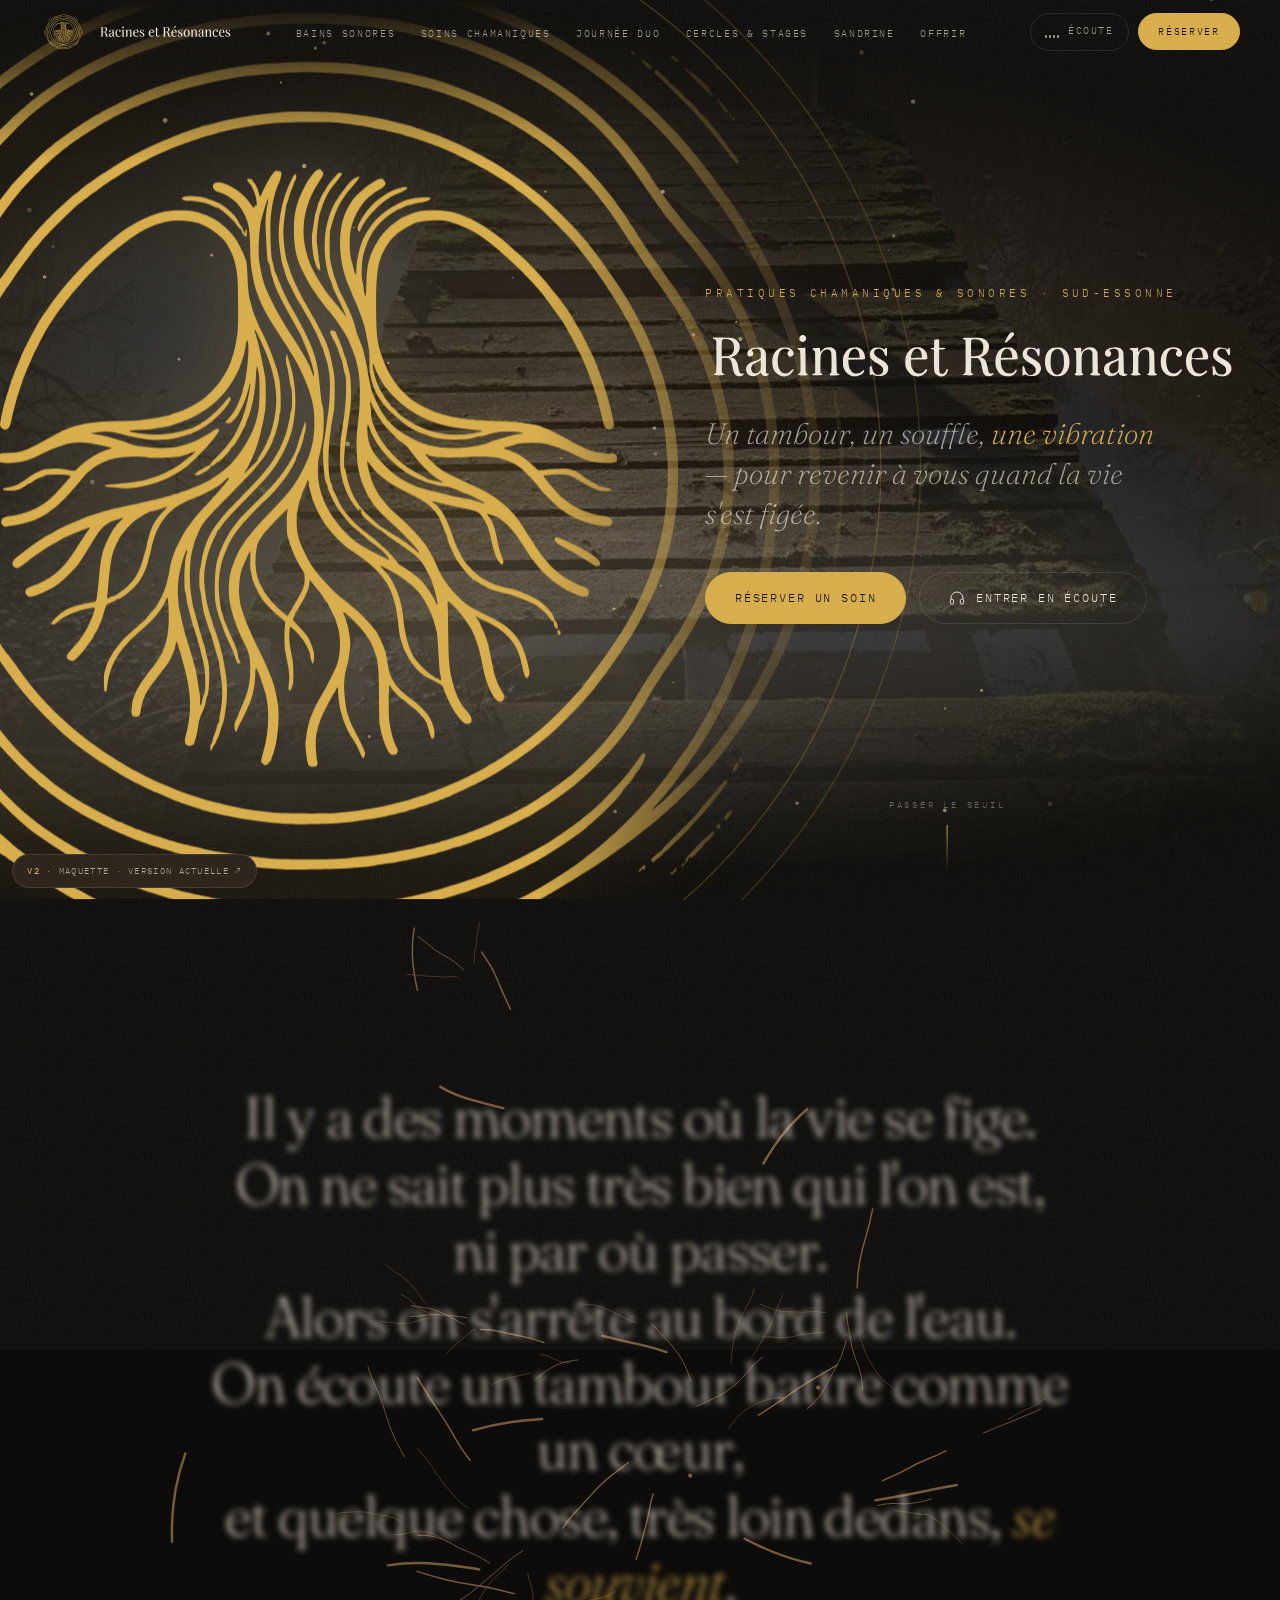
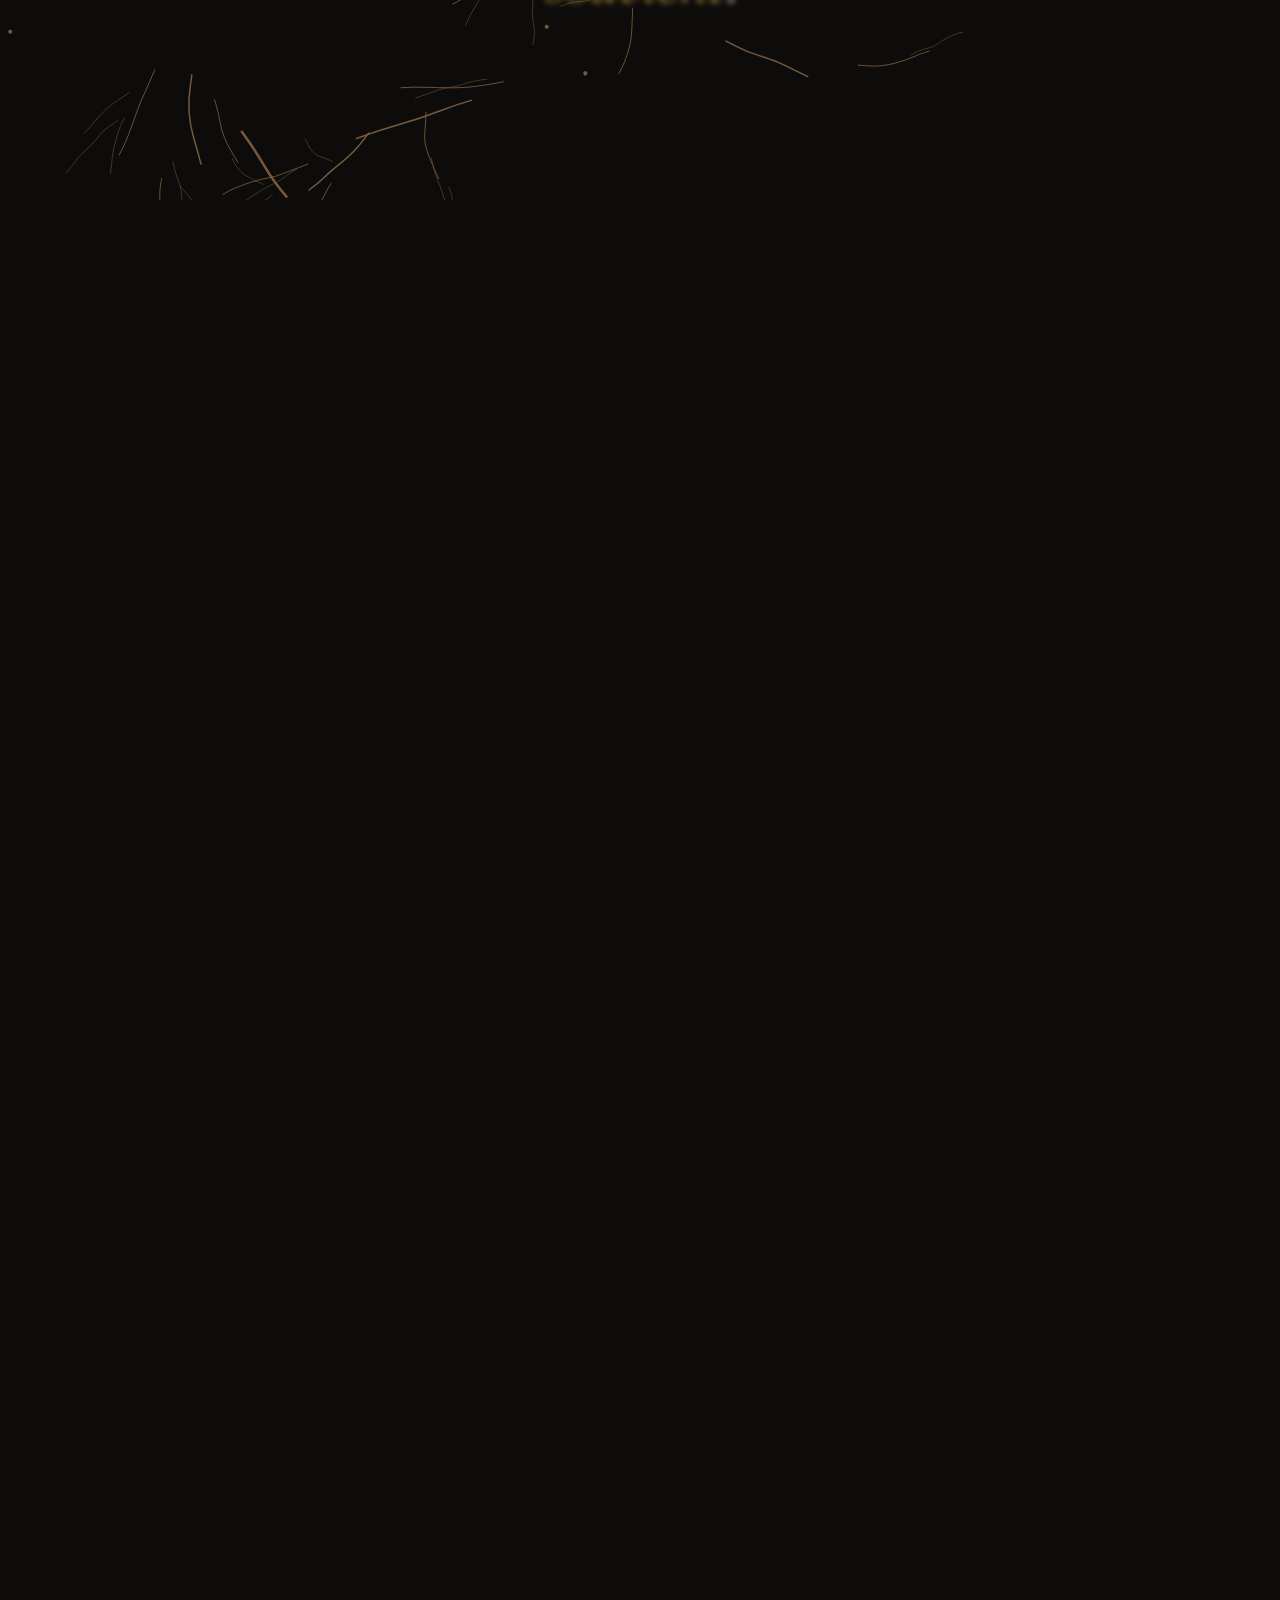
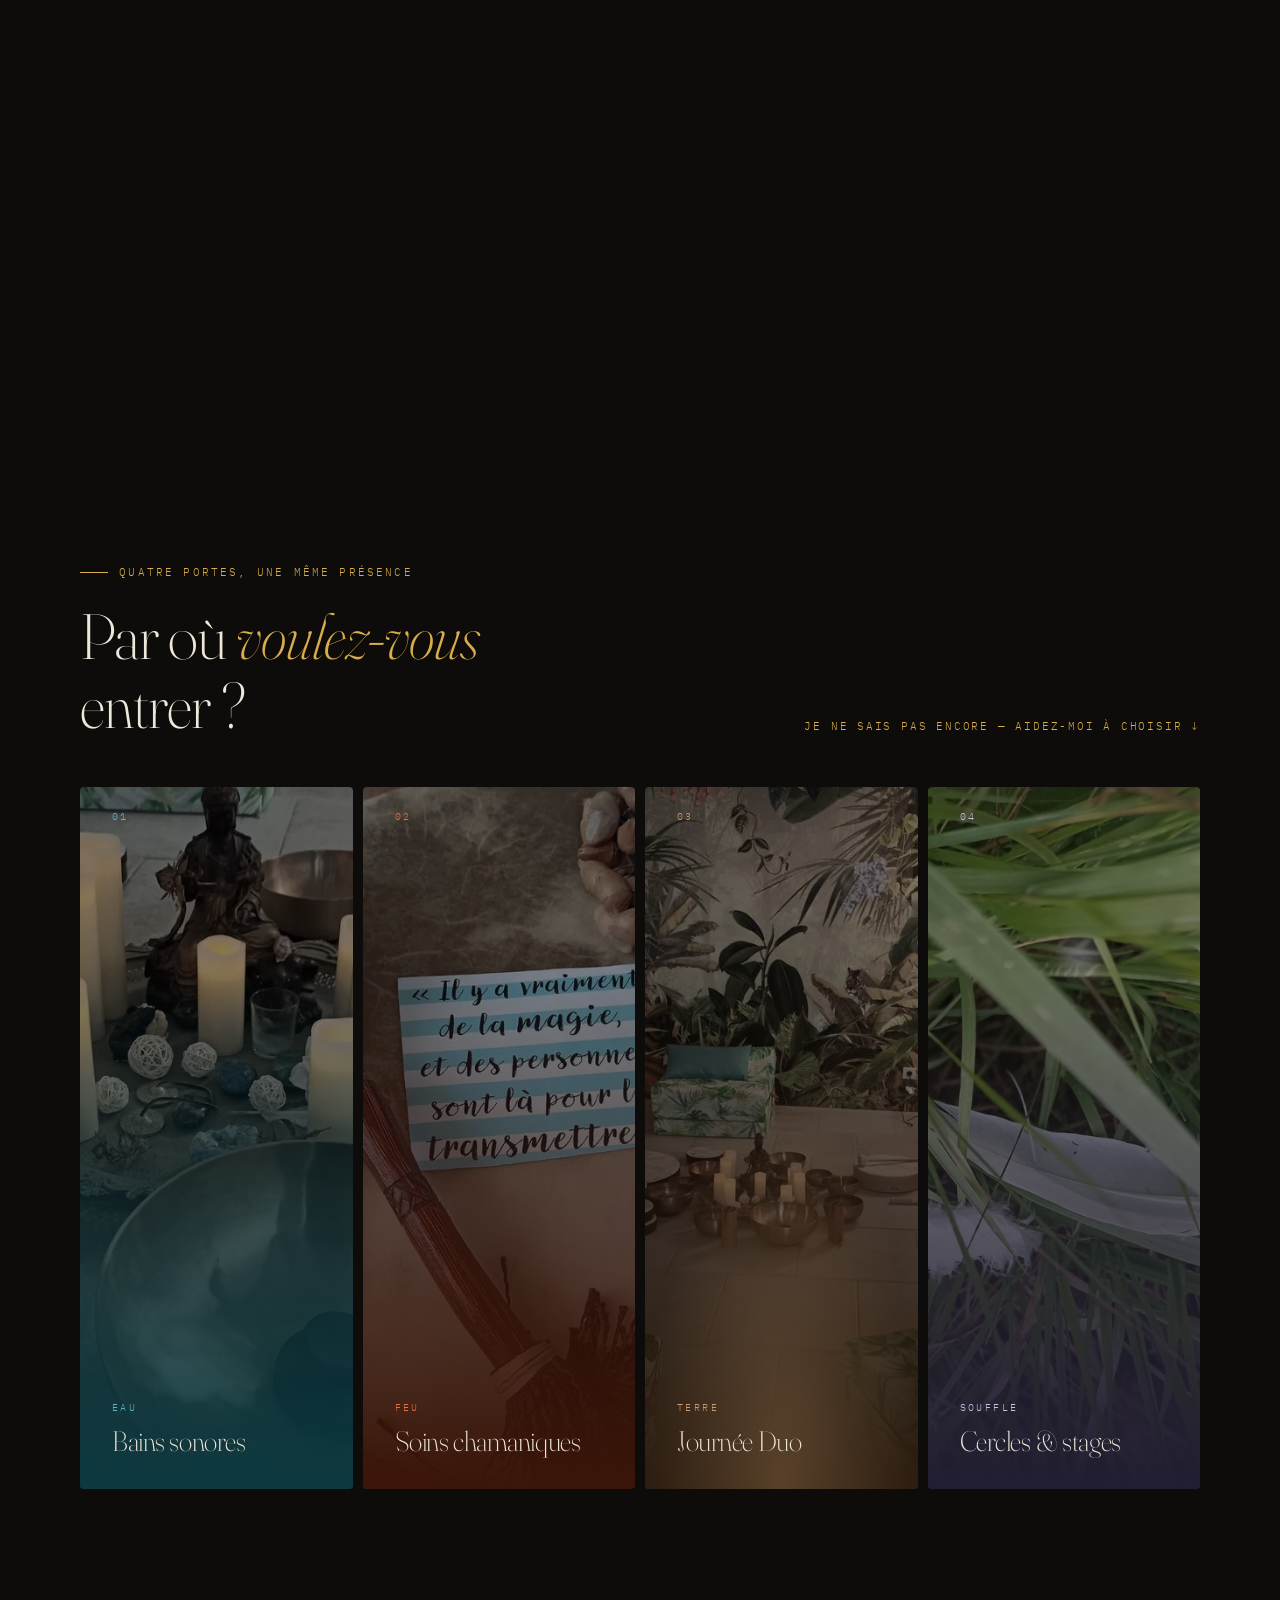
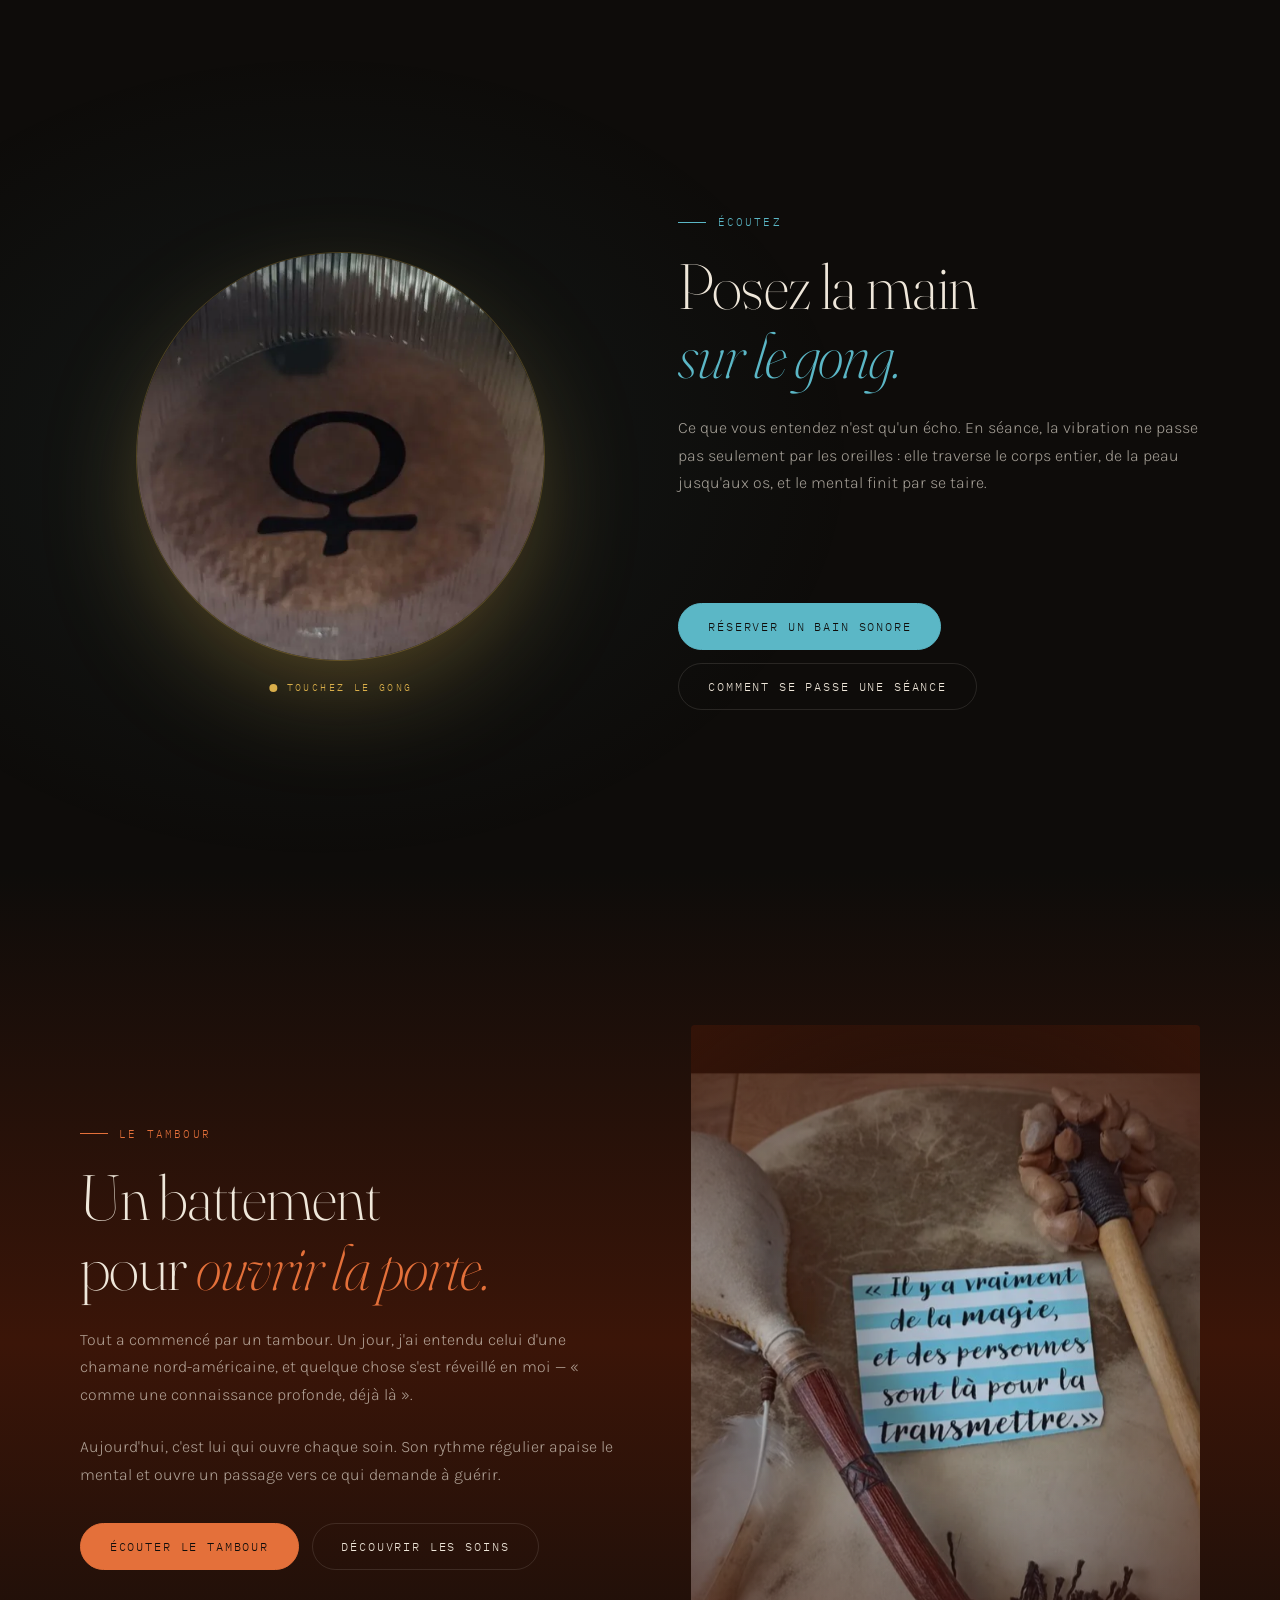
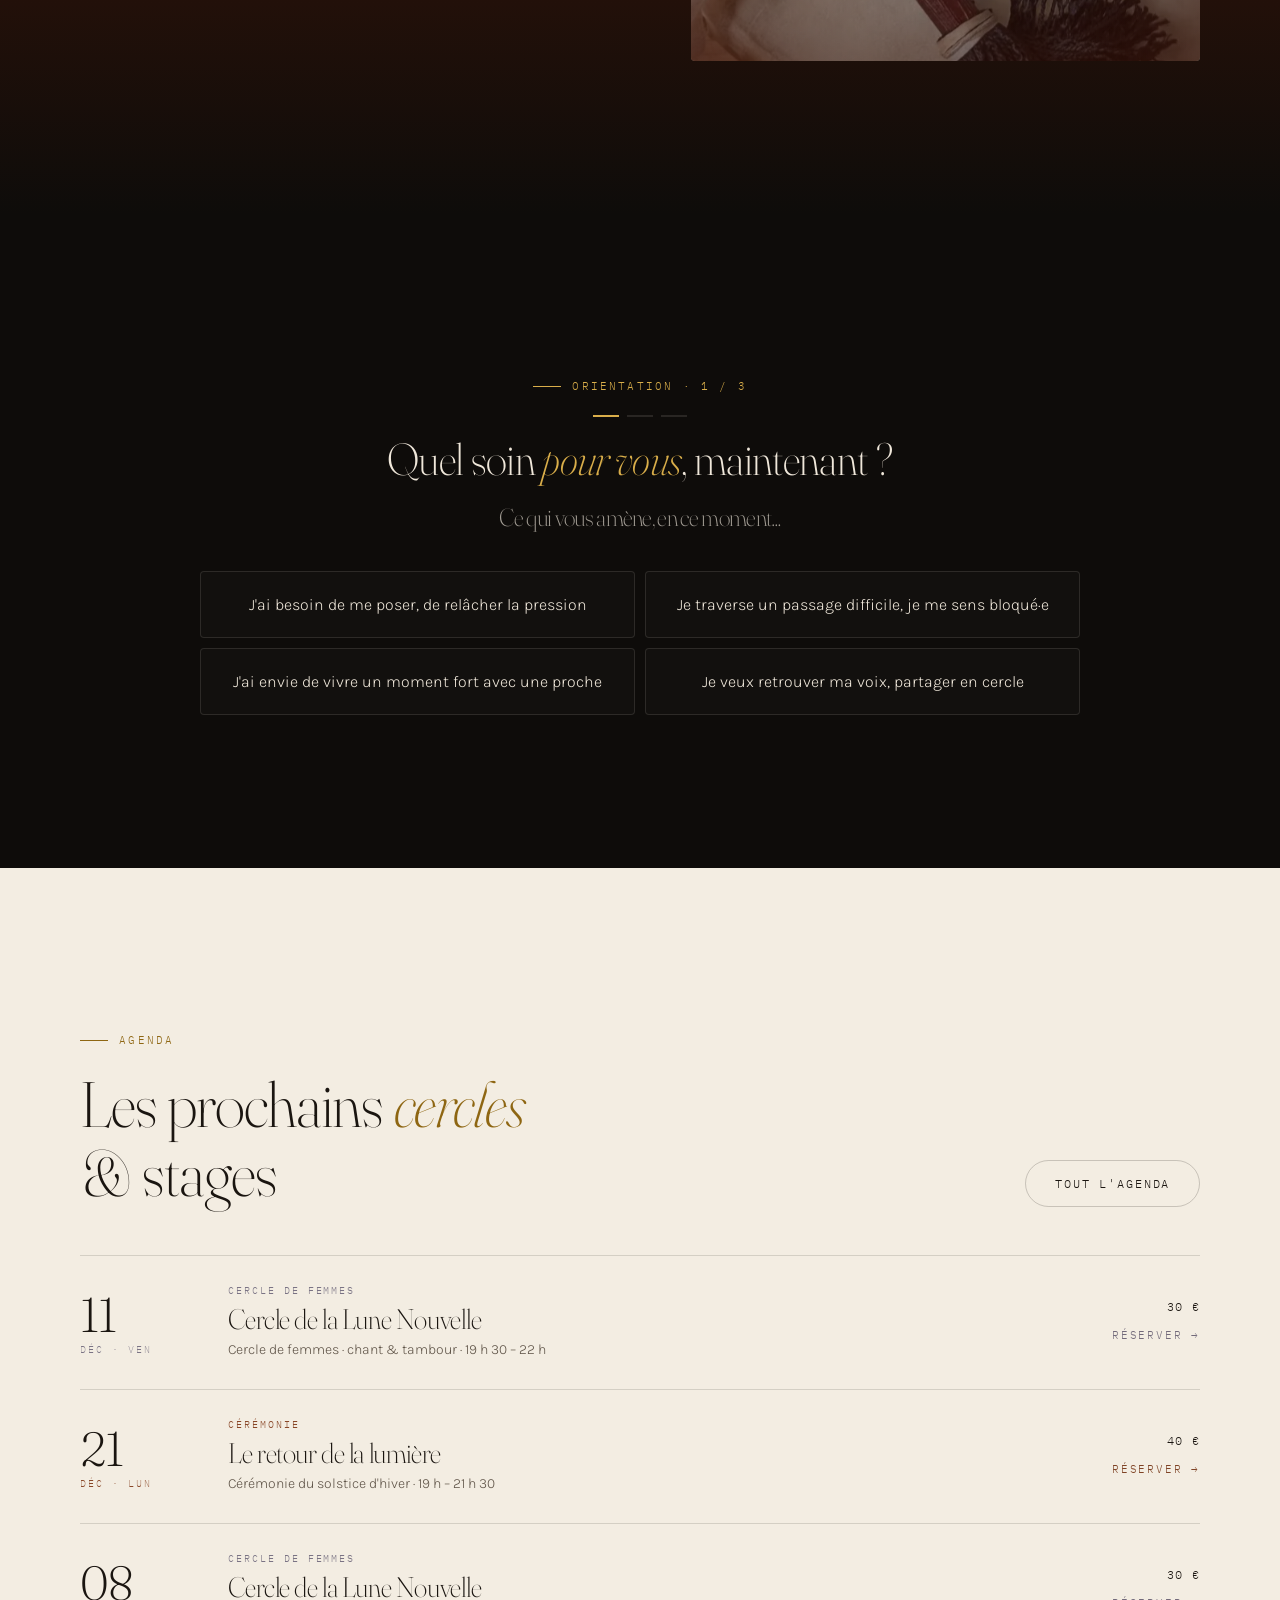
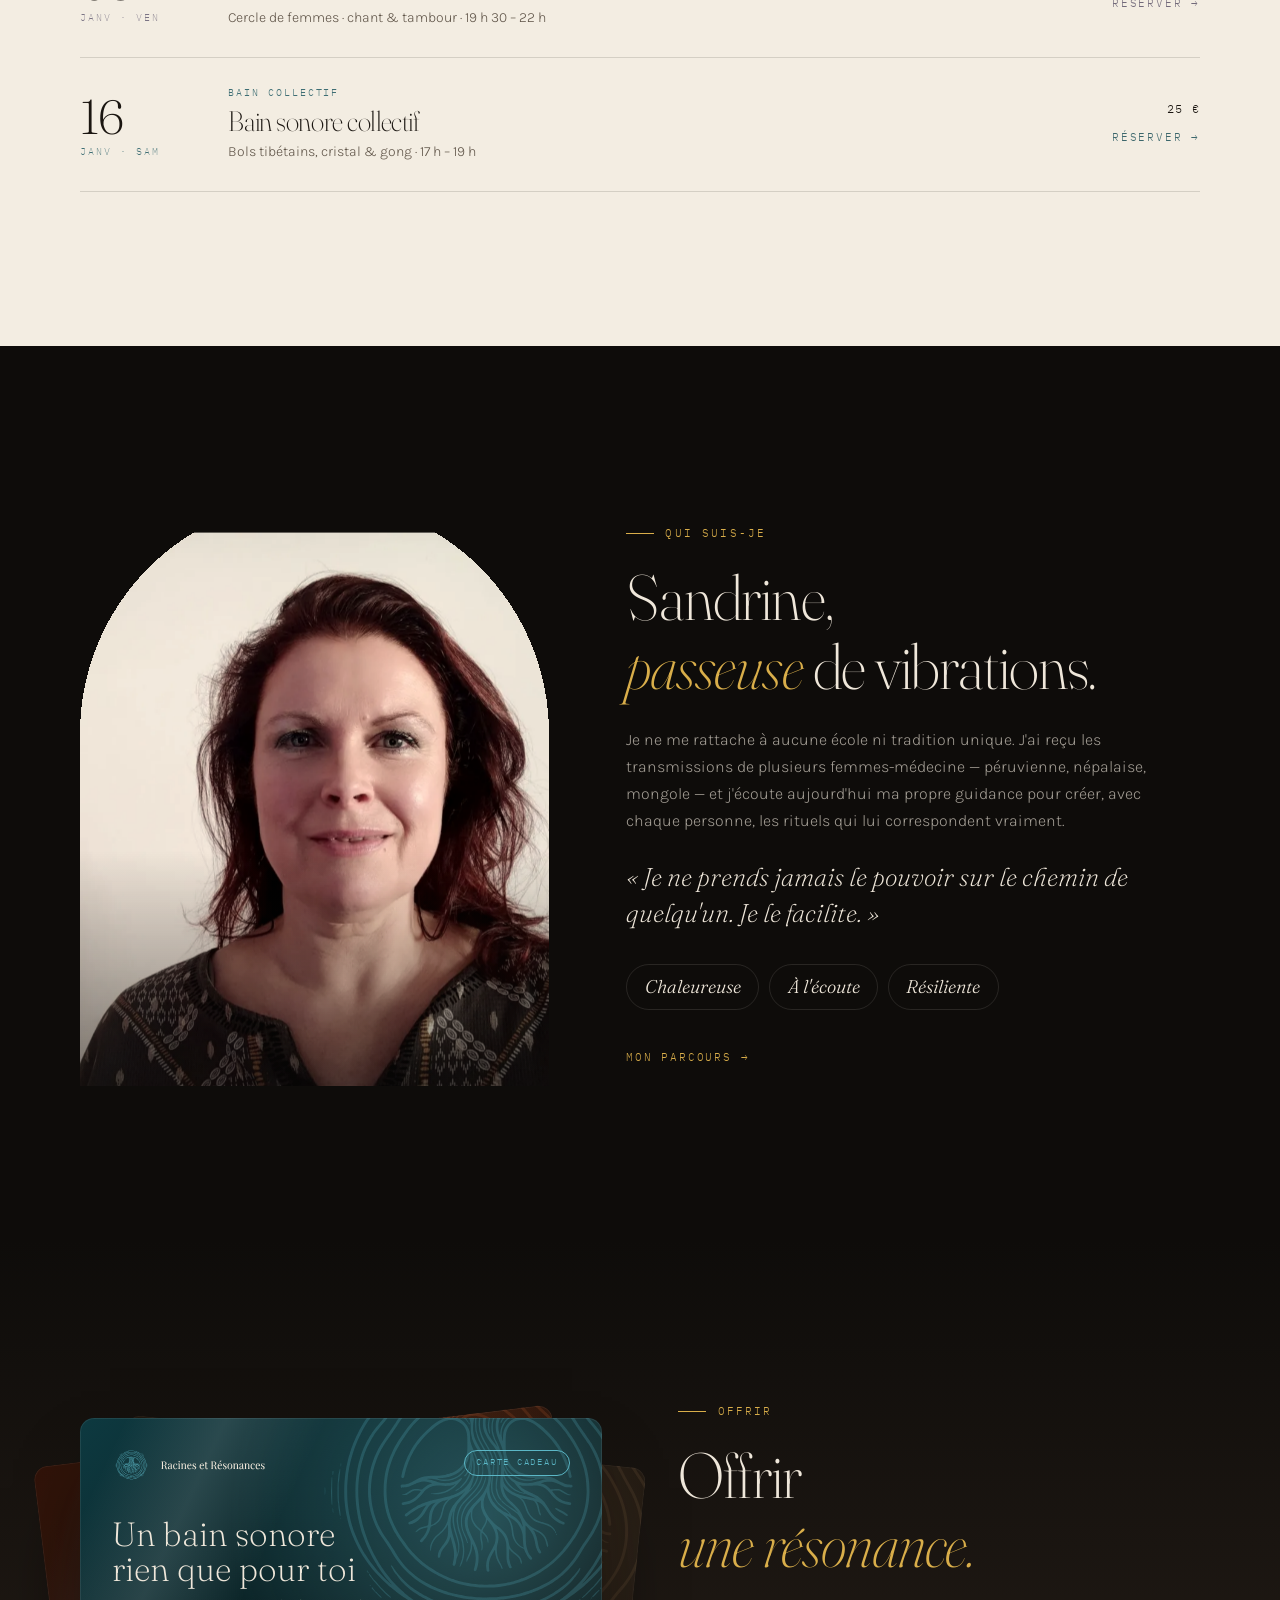
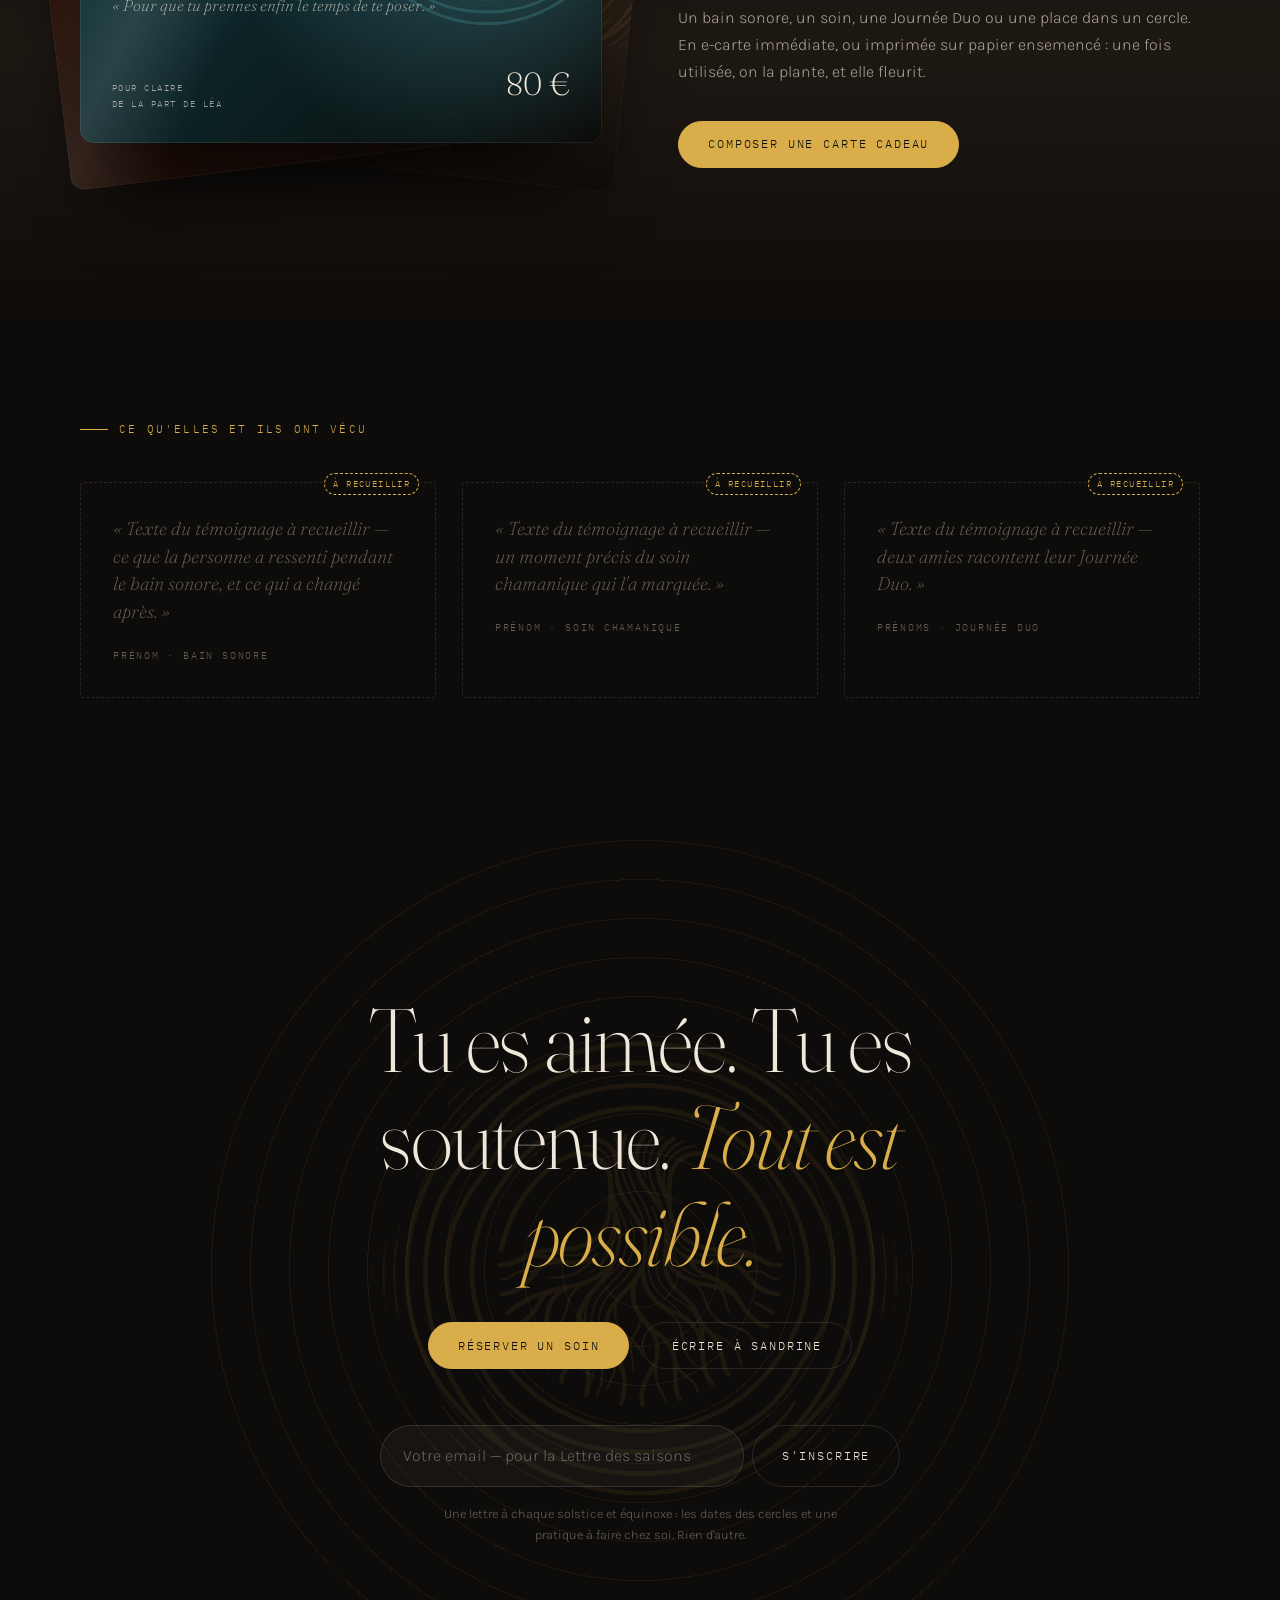
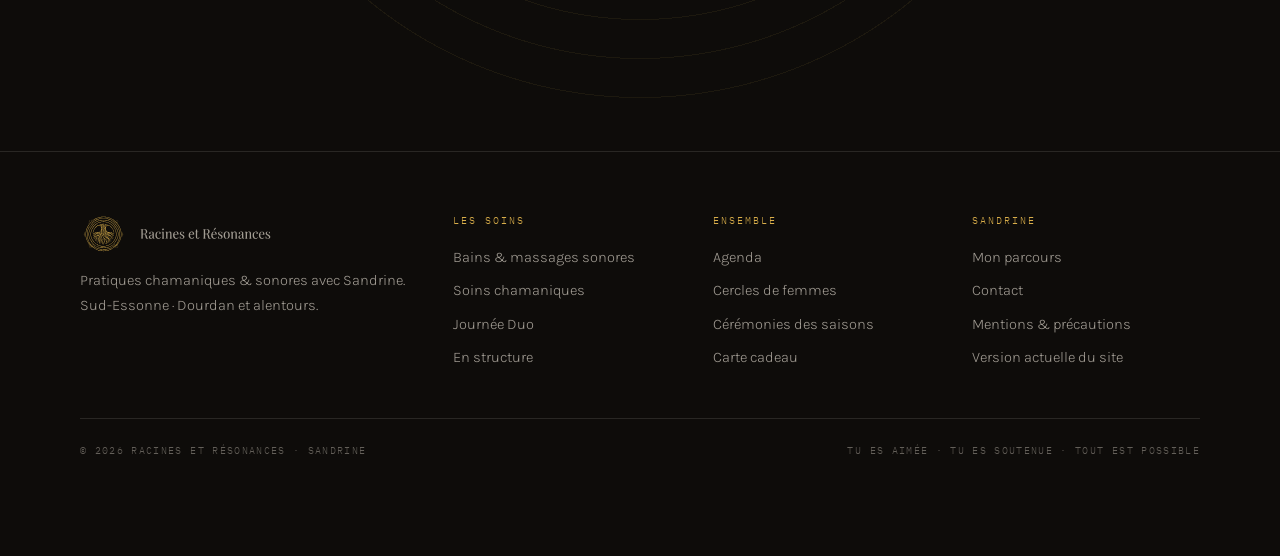
==== commit 3348a511: "Héros : emblème démesuré qui déborde de l'écran, sans cadre - Le cartouche encadré est retiré : l'em" ====
--- a/v2/index.html
+++ b/v2/index.html
@@ -111,17 +111,13 @@
     <div class="heros-img" aria-hidden="true"></div>
     <div class="brume" aria-hidden="true"></div>
     <canvas id="champ" aria-hidden="true"></canvas>
+    <!-- l'emblème du logo, démesuré : il déborde de l'écran, on en devine la forme -->
+    <div class="heros-sceau" data-px=".1" aria-hidden="true"><div class="heros-embleme" id="heros-embleme"><span class="embleme"></span></div></div>
     <div class="heros-contenu">
-      <!-- le cartouche : le logo en grand, comme un sceau -->
-      <div class="cartouche">
-        <div class="heros-embleme" id="heros-embleme" aria-hidden="true"><span class="embleme"></span></div>
-        <h1 class="cartouche-nom"><span class="nom-logo" aria-hidden="true"></span><span class="sr">Racines et Résonances</span></h1>
-        <p class="cartouche-lieu">Sud-Essonne · Dourdan</p>
-      </div>
       <div class="heros-texte">
-      <p class="sur rv">Pratiques chamaniques & sonores</p>
-      <p class="heros-titre mots" data-mots>Un tambour, un souffle, <em>une vibration.</em></p>
-      <p class="accroche rv" data-d="3">Pour revenir à vous quand la vie s'est figée.</p>
+      <p class="sur rv">Pratiques chamaniques & sonores · Sud-Essonne</p>
+      <h1 class="heros-nom"><span class="nom-logo" aria-hidden="true"></span><span class="sr">Racines et Résonances</span></h1>
+      <p class="heros-titre mots" data-mots>Un tambour, un souffle, <em>une vibration</em> — pour revenir à vous quand la vie s'est figée.</p>
       <div class="heros-ctas rv" data-d="4">
         <button class="btn" data-resa>Réserver un soin</button>
         <button class="btn btn-ghost" data-son-entree>
--- a/v2/assets/style.css
+++ b/v2/assets/style.css
@@ -122,7 +122,8 @@
 .embleme{aspect-ratio:744/566;-webkit-mask-image:url(../media/logo/embleme.svg);mask-image:url(../media/logo/embleme.svg)}
 .nom-logo{aspect-ratio:744/84;-webkit-mask-image:url(../media/logo/nom.svg);mask-image:url(../media/logo/nom.svg)}
 
-.heros-embleme{width:86%;color:var(--or);filter:drop-shadow(0 0 34px rgba(217,174,74,.32))}
+.heros-sceau{position:absolute;inset:0;z-index:-1;pointer-events:none;--m1:linear-gradient(90deg,#000 0 42%,rgba(0,0,0,.28) 56%,transparent 70%);--m2:linear-gradient(180deg,transparent 0,rgba(0,0,0,.35) 7%,#000 18%);-webkit-mask-image:var(--m1),var(--m2);-webkit-mask-composite:source-in;mask-image:var(--m1),var(--m2);mask-composite:intersect}
+.heros-embleme{position:absolute;left:24%;top:52%;width:max(150svh,62vw);transform:translate(-50%,-50%);color:var(--or);filter:drop-shadow(0 0 40px rgba(217,174,74,.28))}
 .heros-embleme .embleme{width:100%;display:block;animation:eclot 2.6s var(--ease) .2s both,souffle 7s ease-in-out 2.8s infinite}
 .heros-embleme.vibre .embleme{animation:eclot 0s both,vibre 1.1s ease-out}
 @keyframes eclot{from{clip-path:circle(0 at 50% 52%);opacity:0;transform:scale(.92)}to{clip-path:circle(75% at 50% 52%);opacity:1;transform:none}}
@@ -181,19 +182,13 @@
 .brume{position:absolute;inset:auto -20% 6% -20%;height:45%;z-index:-1;background:radial-gradient(ellipse at 30% 60%,rgba(239,231,218,.16),transparent 60%),radial-gradient(ellipse at 70% 40%,rgba(239,231,218,.12),transparent 55%);filter:blur(30px);animation:brume 40s linear infinite alternate}
 @keyframes brume{from{transform:translateX(-8%)}to{transform:translateX(8%)}}
 #champ{position:absolute;inset:0;z-index:-1;width:100%;height:100%}
-.heros-contenu{display:grid;grid-template-columns:minmax(0,1.05fr) minmax(0,1fr);gap:clamp(2rem,6vw,6rem);align-items:center;width:min(1640px,100%);padding:calc(var(--nav-h) + 2rem) var(--gout) 5.5rem}
-/* cartouche : cadre double, coins arrondis comme le logo d'origine */
-.cartouche{--r:clamp(22px,3vw,42px);position:relative;width:min(100%,calc(80svh * .86));aspect-ratio:.86;justify-self:start;display:flex;flex-direction:column;align-items:center;justify-content:center;gap:clamp(1rem,2.4vh,1.8rem);padding:7% 7% 8%;border-radius:var(--r);border:1px solid rgba(217,174,74,.4);background:radial-gradient(ellipse 70% 55% at 50% 42%,rgba(217,174,74,.11),rgba(14,12,10,.66) 72%);-webkit-backdrop-filter:blur(3px);backdrop-filter:blur(3px);box-shadow:0 60px 140px -50px rgba(0,0,0,.9);animation:cadre 1.6s var(--ease) .05s backwards}
-.cartouche::before{content:"";position:absolute;inset:12px;border-radius:calc(var(--r) - 9px);border:1px solid rgba(217,174,74,.17);pointer-events:none}
-.cartouche::after{content:"✦  ✦";position:absolute;left:0;right:0;bottom:22px;text-align:center;font-size:.55rem;letter-spacing:.6em;color:rgba(217,174,74,.45);white-space:pre}
-@keyframes cadre{from{opacity:0;clip-path:inset(46% 0 46% 0 round var(--r))}to{opacity:1;clip-path:inset(0 round var(--r))}}
-.cartouche-nom{width:80%;color:var(--lin);line-height:0;animation:entre 1.4s var(--ease) 1.4s backwards}
-.cartouche-nom .nom-logo{display:block;width:100%}
-.cartouche-lieu{font-family:var(--f-mono);font-size:.6rem;letter-spacing:.42em;text-transform:uppercase;color:var(--or);max-width:none;margin-top:-.4rem;animation:entre 1.4s var(--ease) 1.7s backwards}
-.heros-texte{max-width:600px}
+.heros-contenu{display:grid;grid-template-columns:minmax(0,1.1fr) minmax(0,1fr);gap:clamp(2rem,6vw,6rem);align-items:center;width:min(1640px,100%);padding:calc(var(--nav-h) + 2rem) var(--gout) 5.5rem}
+.heros-texte{grid-column:2;max-width:620px}
+.heros-nom{display:block;width:min(100%,600px);color:var(--lin);line-height:0;margin:.4rem 0 1.8rem;animation:entre 1.6s var(--ease) .6s backwards}
+.heros-nom .nom-logo{display:block;width:100%}
 .heros .defiler{left:74%}
-.heros-titre{font-family:var(--f-titre);font-weight:200;font-size:clamp(2.5rem,5.2vw,5.4rem);line-height:1.02;letter-spacing:-.025em;color:var(--lin);max-width:none;font-variation-settings:"opsz" 144}
-.heros-titre em{font-style:italic;color:var(--or)}
+.heros-titre{font-family:var(--f-titre);font-style:italic;font-weight:200;font-size:clamp(1.35rem,2.3vw,2.2rem);line-height:1.35;color:var(--lin-2);max-width:26ch;margin-bottom:2.4rem}
+.heros-titre em{color:var(--or)}
 .heros .sur{max-width:none;font-family:var(--f-mono);font-size:.68rem;letter-spacing:.32em;text-transform:uppercase;color:var(--or);margin-bottom:1.4rem}
 .heros .accroche{margin:1.6rem 0 2.4rem;font-family:var(--f-titre);font-style:italic;font-weight:200;font-size:clamp(1.15rem,1.8vw,1.5rem);line-height:1.5;color:var(--lin-2);max-width:30ch}
 .heros-ctas{display:flex;gap:.8rem;flex-wrap:wrap}
@@ -567,10 +562,13 @@
   .tambour-visuel{order:-1;aspect-ratio:1}
   .galerie figure{grid-column:span 12!important;height:280px!important}
   .seuil{height:240vh}
-  .heros-contenu{grid-template-columns:1fr;gap:2.2rem;text-align:center;padding-top:calc(var(--nav-h) + 1.2rem)}
-  .cartouche{justify-self:center;width:min(80vw,calc(50svh * .86))}
-  .heros-texte{margin:0 auto}
-  .heros .accroche{margin:1.2rem auto 2rem}
+  .heros{place-items:end center}
+  .heros-contenu{grid-template-columns:1fr;text-align:center;padding:57svh var(--gout) 3rem}
+  .heros-texte{grid-column:1;margin:0 auto}
+  .heros-nom{margin:.4rem auto 1.4rem;width:min(100%,420px)}
+  .heros-titre{margin:0 auto 2rem}
+  .heros-sceau{--m1:linear-gradient(180deg,#000 0 40%,rgba(0,0,0,.25) 52%,transparent 62%);--m2:linear-gradient(180deg,transparent 0,rgba(0,0,0,.4) 6%,#000 14%)}
+  .heros-embleme{left:50%;top:28svh;width:155vw}
   .heros-ctas{justify-content:center}
   .heros .defiler{display:none}
 }
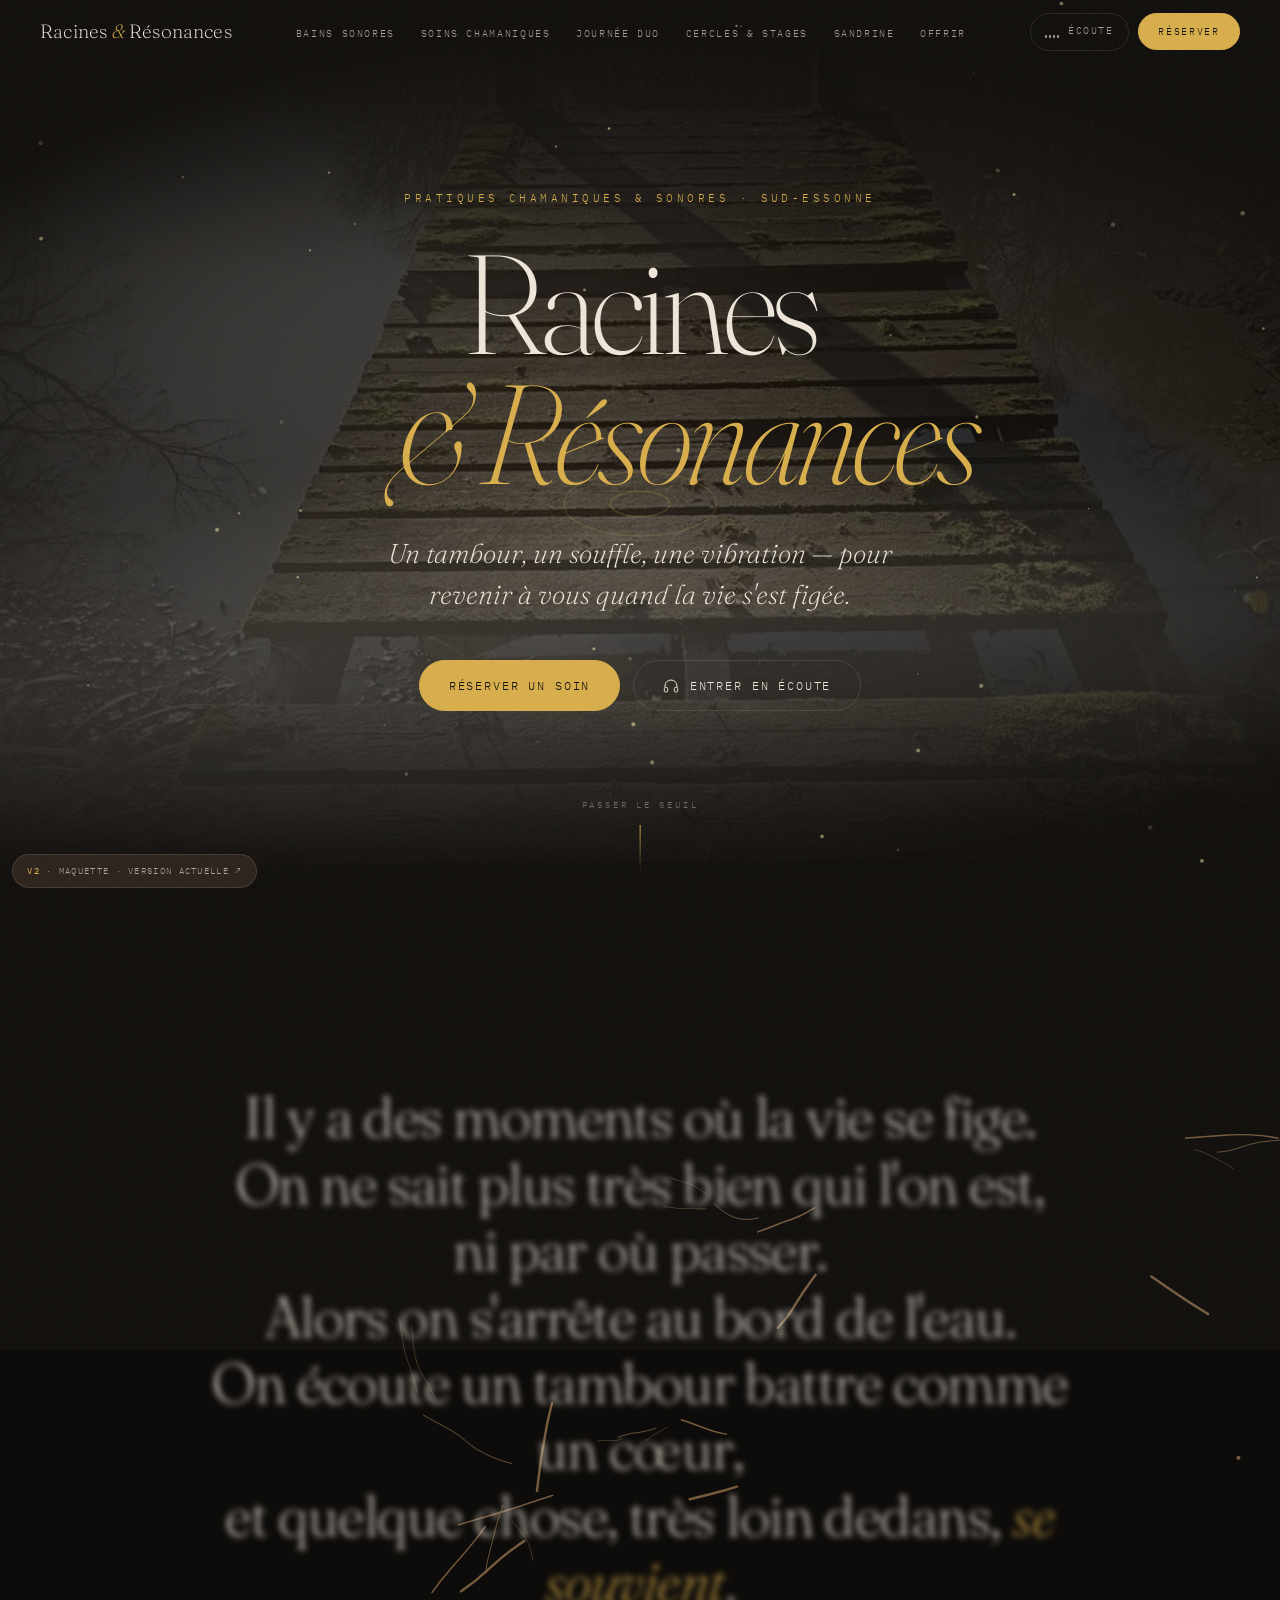
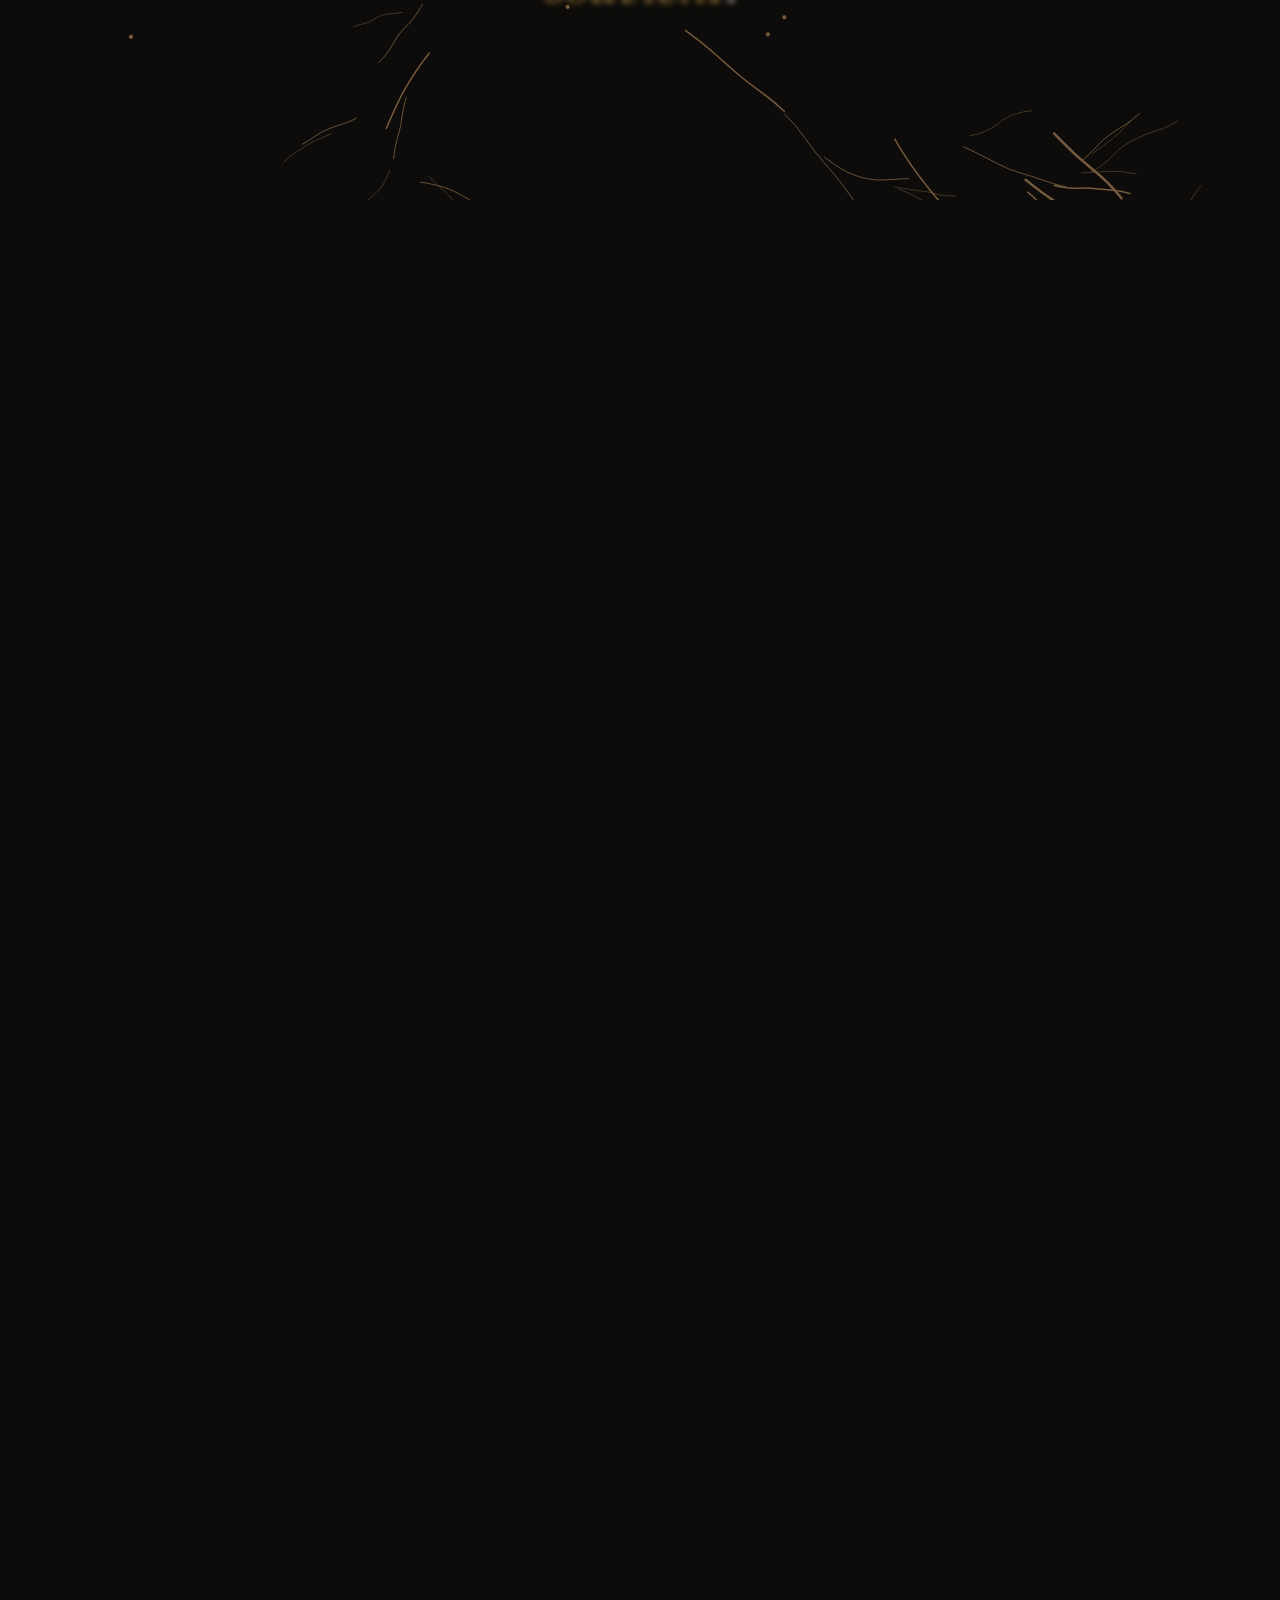
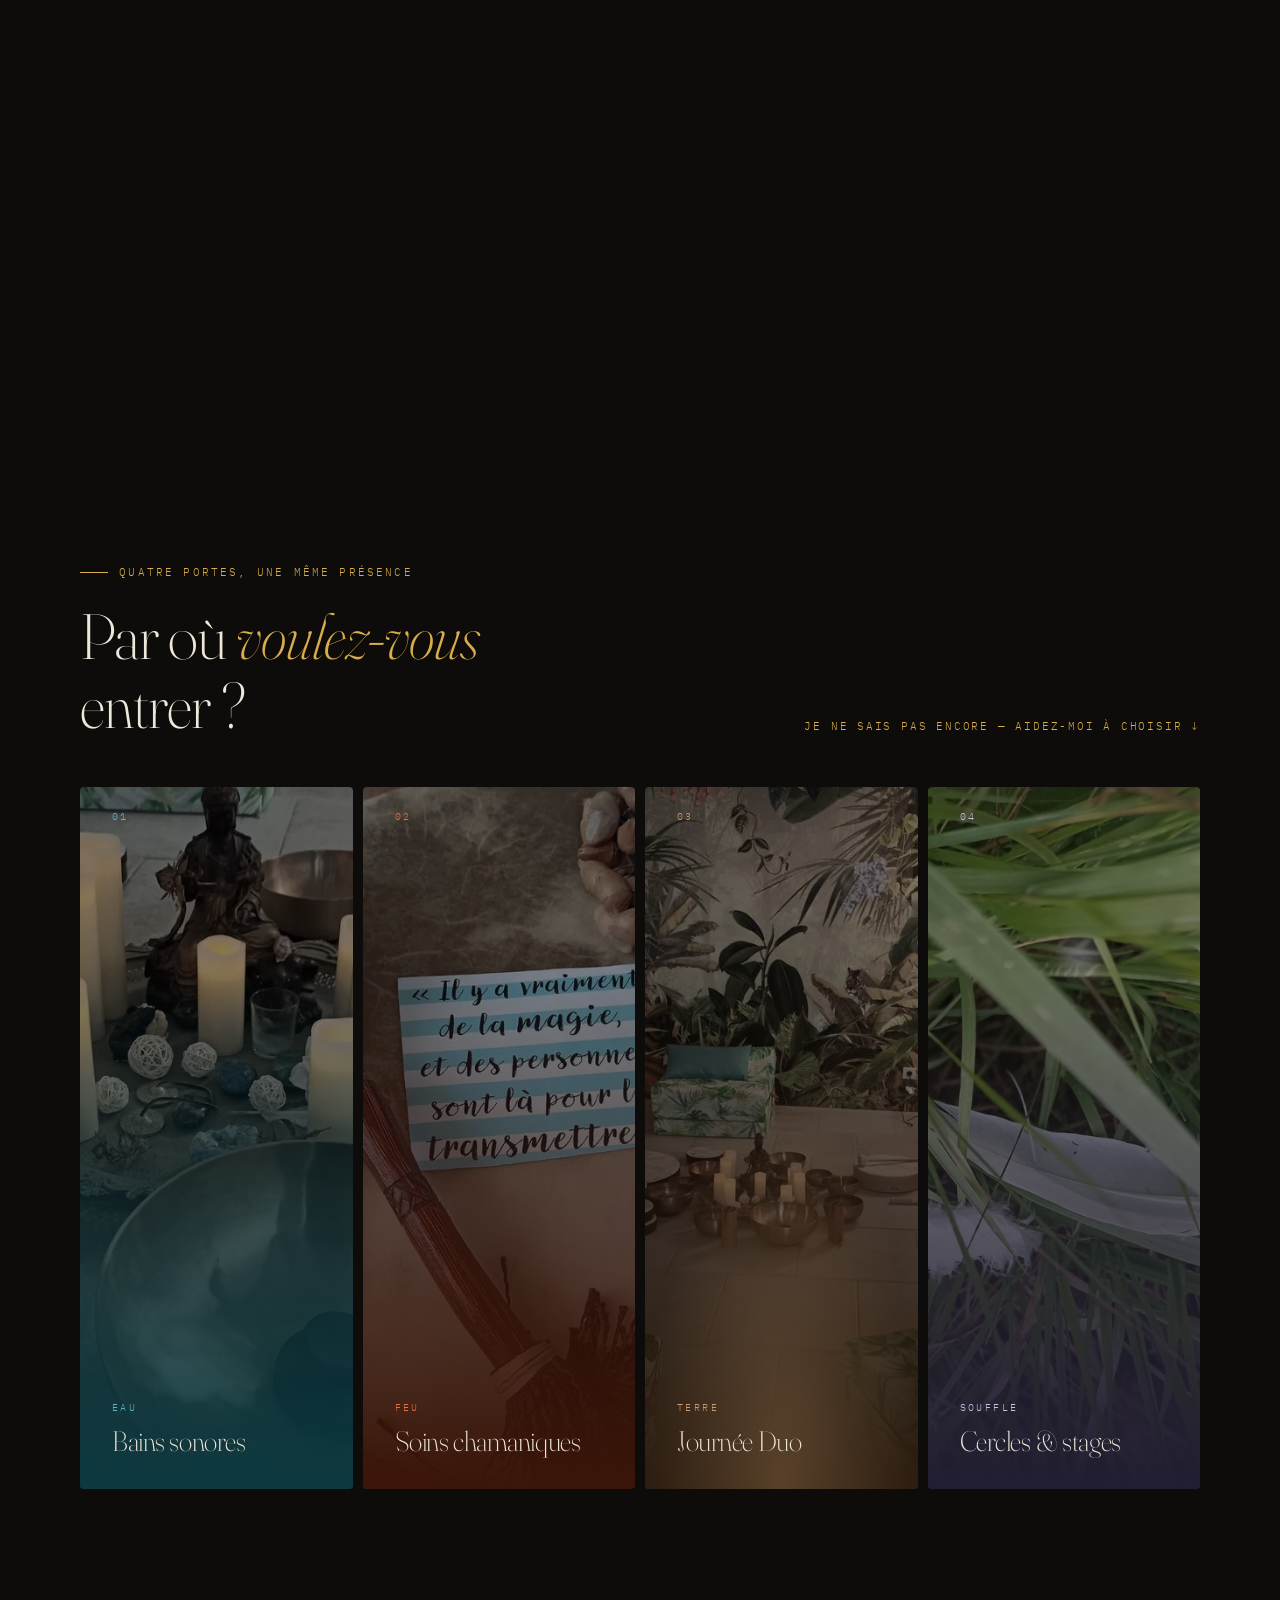
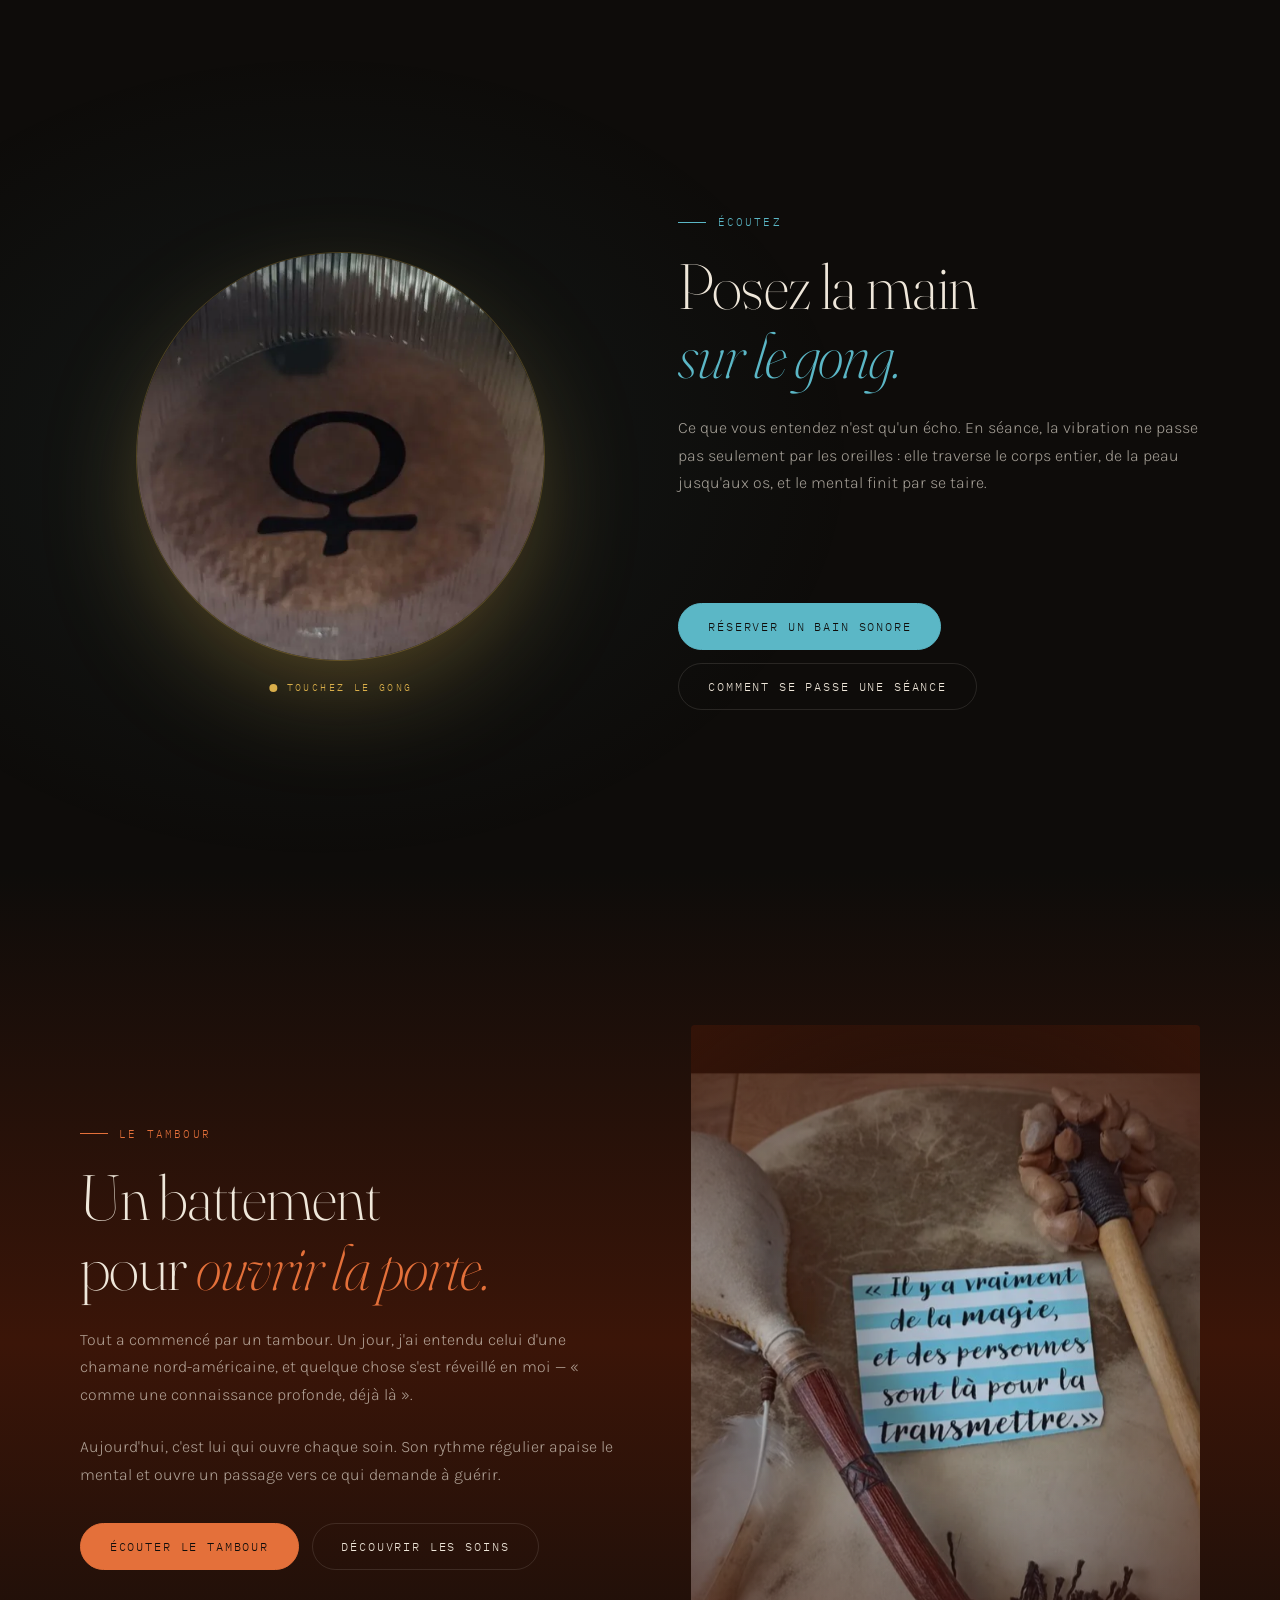
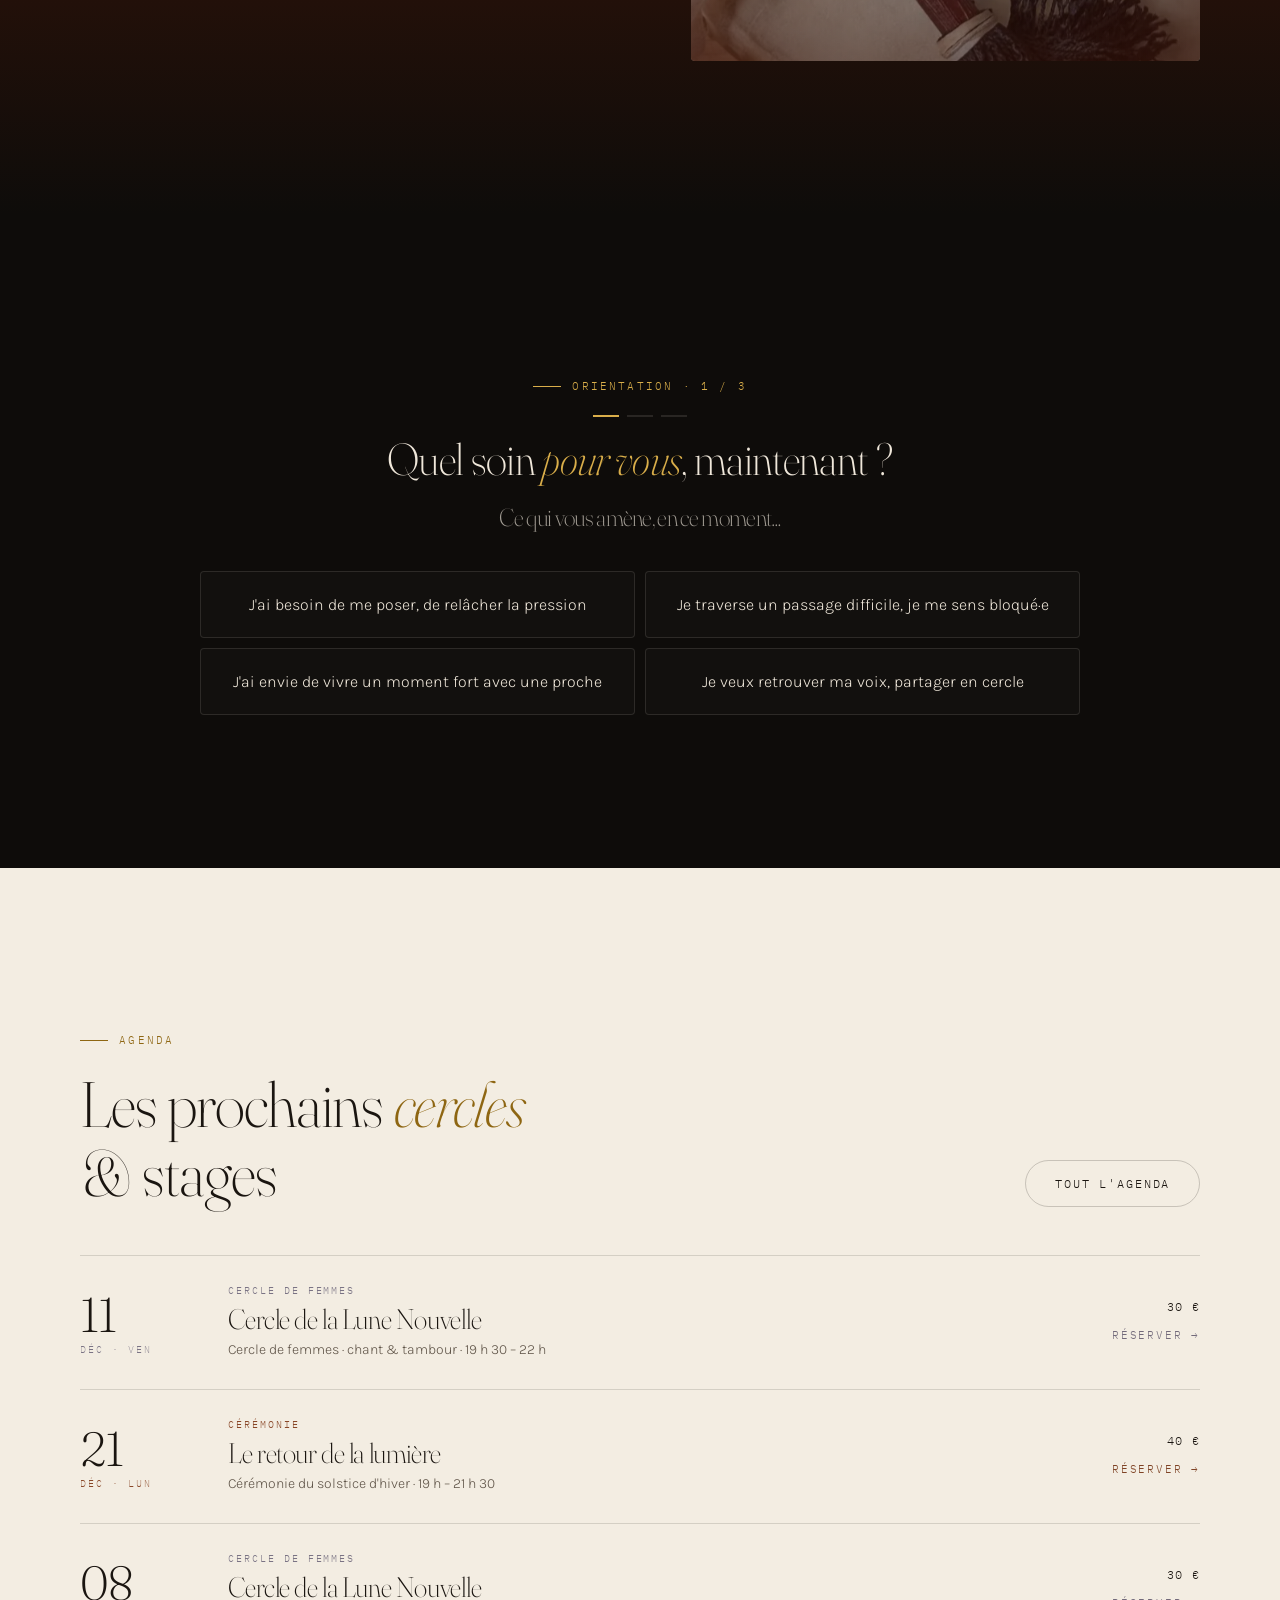
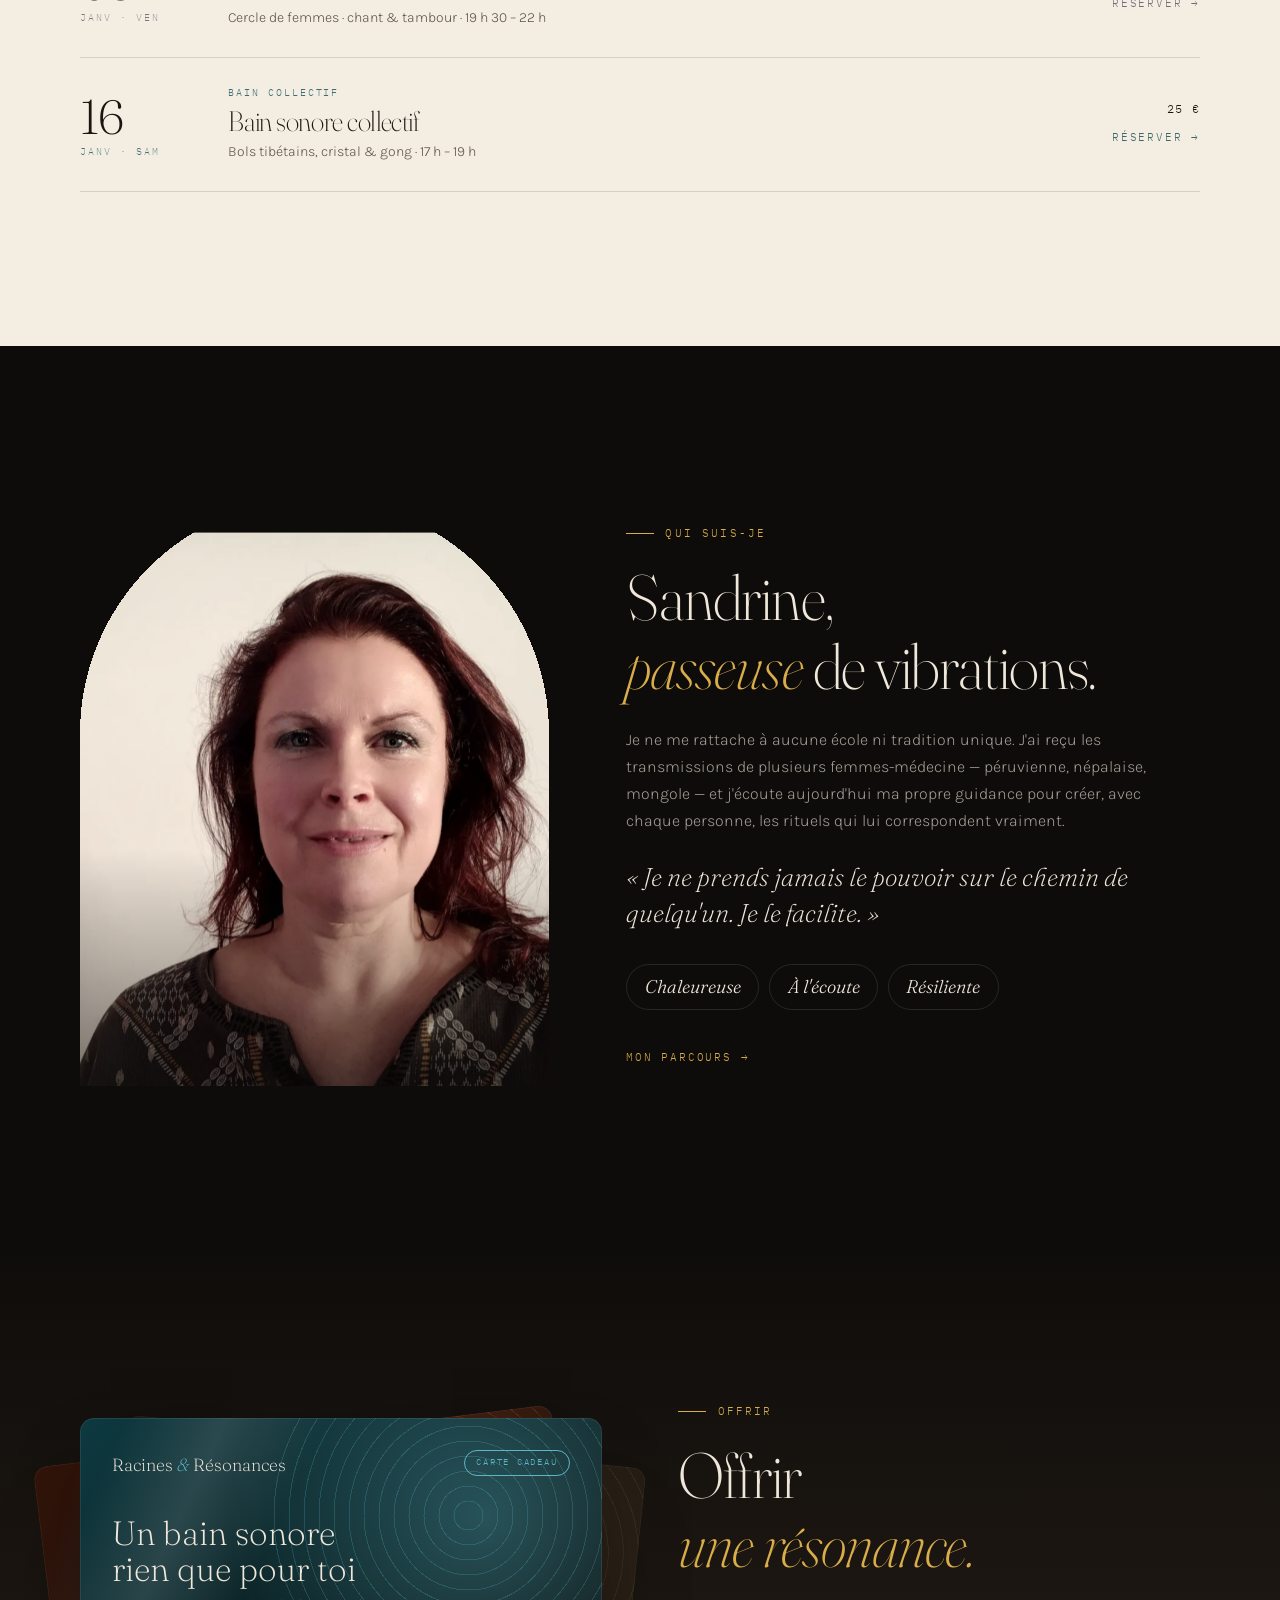
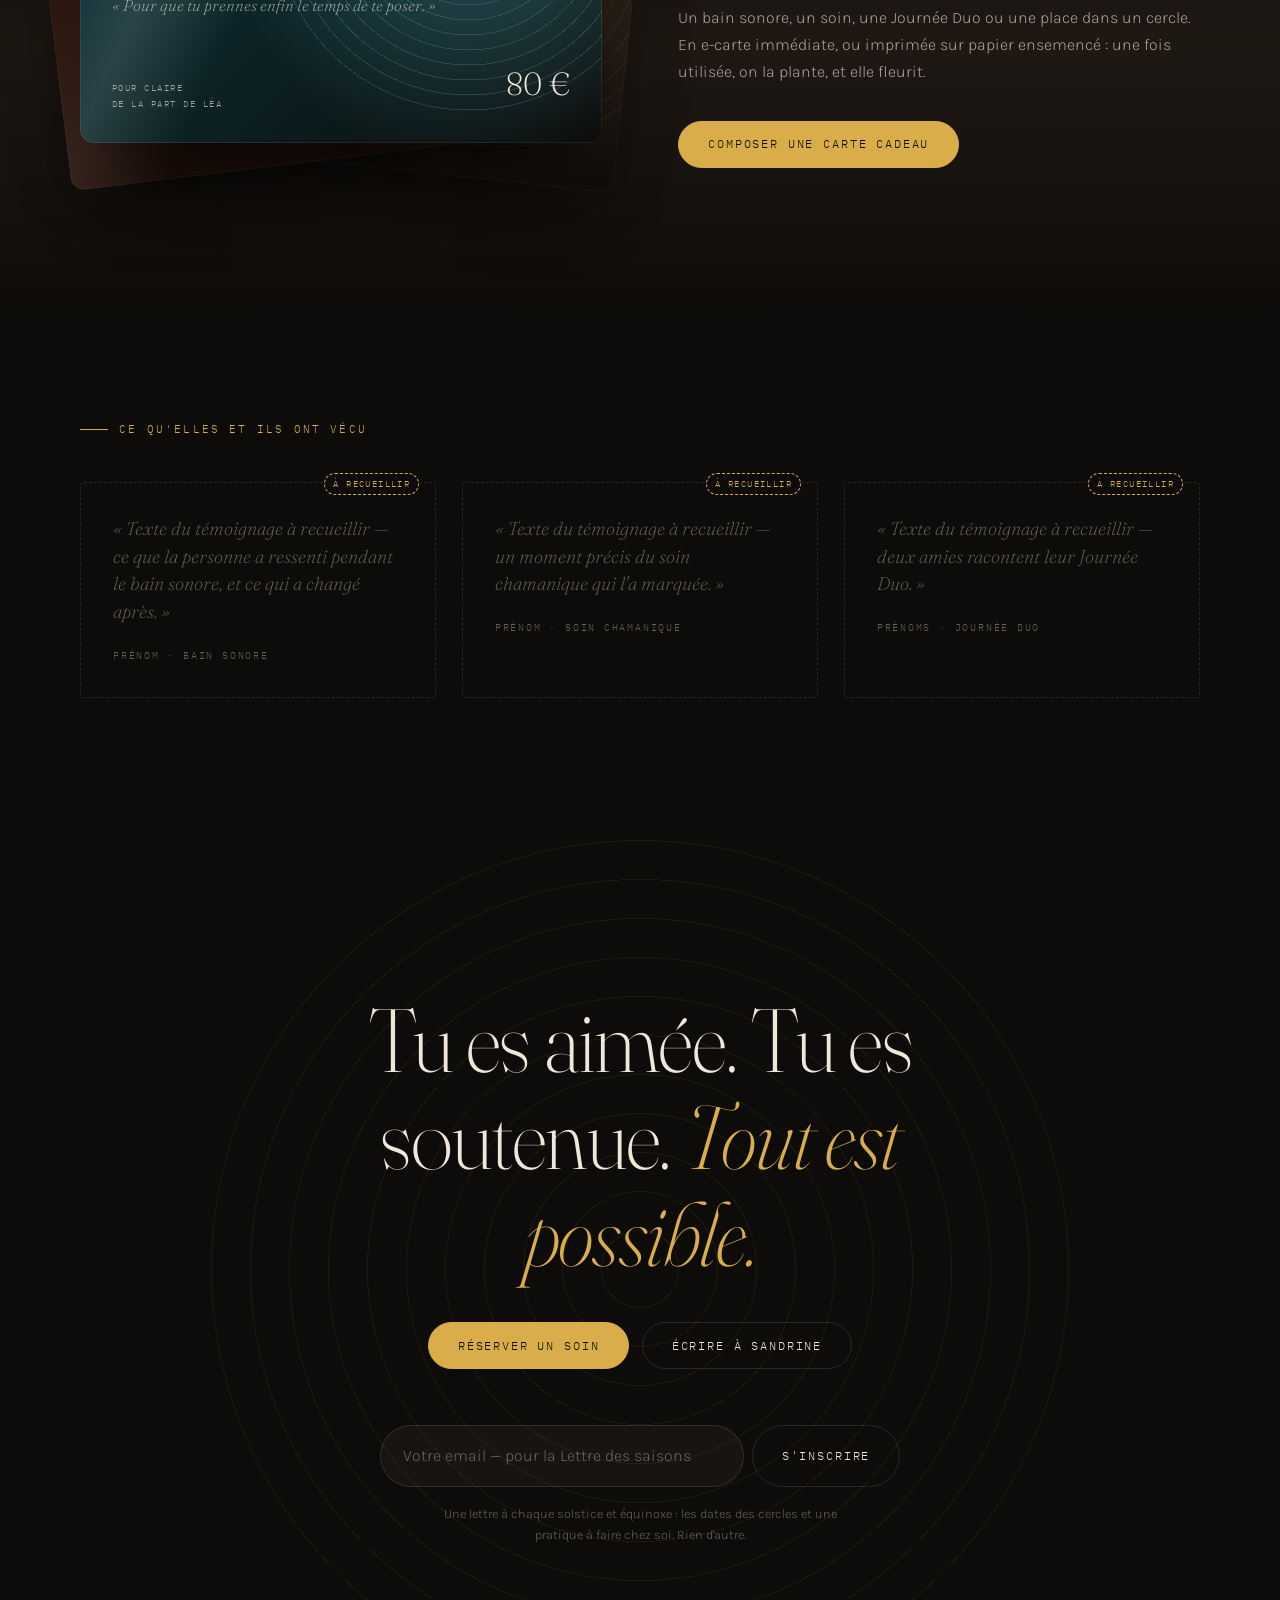
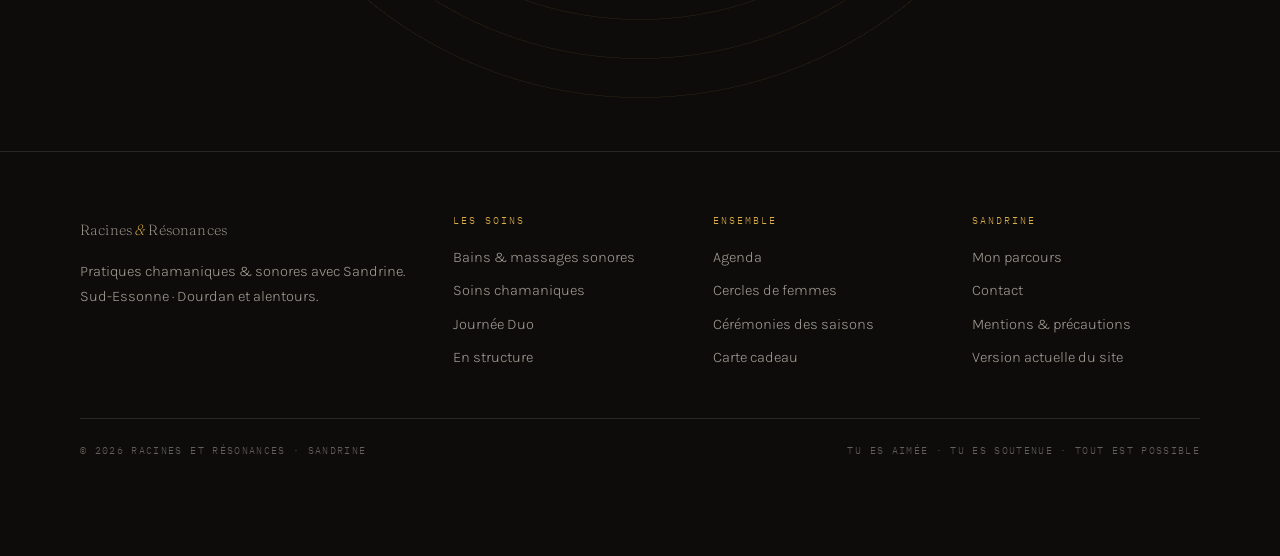
==== commit 7a1bfbef: "Met de côté l'intégration du logo (retour à la v2 en ligne) Les trois essais (emblème centré, cartou" ====
--- a/v2/index.html
+++ b/v2/index.html
@@ -3,16 +3,13 @@
 <head>
 <meta charset="UTF-8">
 <meta name="viewport" content="width=device-width, initial-scale=1.0, viewport-fit=cover">
-<title>Racines et Résonances — Sandrine · Soins sonores & chamaniques</title>
+<title>Racines & Résonances — Sandrine · Soins sonores & chamaniques</title>
 <meta name="description" content="Bains sonores, soins chamaniques, Journée Duo, cercles de femmes et stages avec Sandrine, en Sud-Essonne près de Dourdan.">
 <meta name="robots" content="noindex">
 <meta name="theme-color" content="#0E0C0A">
-<meta property="og:title" content="Racines et Résonances">
+<meta property="og:title" content="Racines & Résonances">
 <meta property="og:description" content="Un tambour, un souffle, une vibration — pour revenir à vous.">
-<meta property="og:image" content="media/logo/icone-512.png">
-<link rel="icon" type="image/png" sizes="32x32" href="media/logo/icone-32.png">
-<link rel="apple-touch-icon" href="media/logo/icone-180.png">
-<link rel="preload" as="image" href="media/logo/embleme.svg">
+<meta property="og:image" content="media/ponton.webp">
 <link rel="preconnect" href="https://fonts.googleapis.com">
 <link rel="preconnect" href="https://fonts.gstatic.com" crossorigin>
 <link href="https://fonts.googleapis.com/css2?family=Fraunces:ital,opsz,wght@0,9..144,200;0,9..144,300;0,9..144,400;1,9..144,200;1,9..144,300&family=Karla:wght@300;400&family=IBM+Plex+Mono:wght@300;400&display=swap" rel="stylesheet">
@@ -24,7 +21,7 @@
 
 <!-- ── NAVIGATION ─────────────────────────────────────────── -->
 <header class="nav" id="nav">
-  <a class="logo" href="#/" aria-label="Racines et Résonances — accueil"><span class="embleme" aria-hidden="true"></span><span class="nom-logo" aria-hidden="true"></span></a>
+  <a class="logo" href="#/">Racines <i>&amp;</i> Résonances</a>
   <ul class="nav-liens">
     <li><a href="#/soins-sonores">Bains sonores</a></li>
     <li><a href="#/soins-chamaniques">Soins chamaniques</a></li>
@@ -63,7 +60,7 @@
   <div class="wrap">
     <div class="pied-grille">
       <div>
-        <a class="logo" href="#/" aria-label="Racines et Résonances — accueil"><span class="embleme" aria-hidden="true"></span><span class="nom-logo" aria-hidden="true"></span></a>
+        <a class="logo" href="#/">Racines <i>&amp;</i> Résonances</a>
         <p style="margin-top:1rem;font-size:.92rem">Pratiques chamaniques & sonores avec Sandrine.<br>Sud-Essonne · Dourdan et alentours.</p>
       </div>
       <div><h4>Les soins</h4><ul>
@@ -111,20 +108,16 @@
     <div class="heros-img" aria-hidden="true"></div>
     <div class="brume" aria-hidden="true"></div>
     <canvas id="champ" aria-hidden="true"></canvas>
-    <!-- l'emblème du logo, démesuré : il déborde de l'écran, on en devine la forme -->
-    <div class="heros-sceau" data-px=".1" aria-hidden="true"><div class="heros-embleme" id="heros-embleme"><span class="embleme"></span></div></div>
     <div class="heros-contenu">
-      <div class="heros-texte">
       <p class="sur rv">Pratiques chamaniques & sonores · Sud-Essonne</p>
-      <h1 class="heros-nom"><span class="nom-logo" aria-hidden="true"></span><span class="sr">Racines et Résonances</span></h1>
-      <p class="heros-titre mots" data-mots>Un tambour, un souffle, <em>une vibration</em> — pour revenir à vous quand la vie s'est figée.</p>
+      <h1 class="mots" data-mots>Racines <span class="l2">& Résonances</span></h1>
+      <p class="accroche rv" data-d="3">Un tambour, un souffle, une vibration — pour revenir à vous quand la vie s'est figée.</p>
       <div class="heros-ctas rv" data-d="4">
         <button class="btn" data-resa>Réserver un soin</button>
         <button class="btn btn-ghost" data-son-entree>
           <svg width="16" height="16" viewBox="0 0 24 24" fill="none" stroke="currentColor" stroke-width="1.5" aria-hidden="true"><path d="M3 14v-2a9 9 0 0 1 18 0v2"/><rect x="2" y="14" width="5" height="7" rx="2"/><rect x="17" y="14" width="5" height="7" rx="2"/></svg>
           Entrer en écoute
         </button>
-      </div>
       </div>
     </div>
     <a class="defiler" href="#/" data-scroll="seuil"><span>Passer le seuil</span><i></i></a>
@@ -274,7 +267,7 @@
     <div class="wrap cadeau-teaser">
       <div class="carte-pile rv">
         <div class="carte" data-el="eau" data-tilt>
-          <div class="c-haut"><span class="c-logo" aria-label="Racines et Résonances"><span class="embleme"></span><span class="nom-logo"></span></span><span class="c-tag">Carte cadeau</span></div>
+          <div class="c-haut"><span class="c-logo">Racines <i>&</i> Résonances</span><span class="c-tag">Carte cadeau</span></div>
           <div><div class="c-titre">Un bain sonore<br>rien que pour toi</div><div class="c-msg">« Pour que tu prennes enfin le temps de te poser. »</div></div>
           <div class="c-bas"><span>Pour Claire<br>de la part de Léa</span><b>80 €</b></div>
         </div>
@@ -300,7 +293,6 @@
 
   <!-- FINALE -->
   <section class="finale" data-onde>
-    <span class="embleme finale-embleme" aria-hidden="true"></span>
     <div class="wrap">
       <h2 class="mots" data-mots>Tu es aimée. Tu es soutenue. <em>Tout est possible.</em></h2>
       <div class="rv" style="display:flex;gap:.8rem;justify-content:center;flex-wrap:wrap;position:relative">
--- a/v2/assets/style.css
+++ b/v2/assets/style.css
@@ -28,8 +28,6 @@
   --encre-2:#5E5347;
 
   --or:#D9AE4A;
-  --brique:#6E2B11;  /* couleur du logo */
-  --creme:#F5EFDF;   /* fond du logo */
   --or-sombre:#8E6612;
 
   --eau:#5BB7C6;   --eau-n:#0D3940;
@@ -112,23 +110,8 @@
 /* ─── NAV ───────────────────────────────────────────────────── */
 .nav{position:fixed;inset:0 0 auto 0;z-index:500;height:var(--nav-h);display:flex;align-items:center;justify-content:space-between;gap:1rem;padding:0 var(--gout);transition:background .5s,backdrop-filter .5s,border-color .5s;border-bottom:1px solid transparent}
 .nav.plein{background:rgba(14,12,10,.78);backdrop-filter:blur(14px) saturate(1.2);-webkit-backdrop-filter:blur(14px);border-color:var(--trait)}
-.logo{display:flex;align-items:center;gap:.75rem;text-decoration:none;color:var(--lin)}
-.logo .embleme{height:36px;color:var(--or);transition:transform .8s var(--ease)}
-.logo:hover .embleme{transform:scale(1.08) rotate(-4deg)}
-.logo .nom-logo{height:15px}
-
-/* ─── LOGO (tracé vectoriel, couleur libre via currentColor) ── */
-.embleme,.nom-logo{display:inline-block;flex:none;background:currentColor;-webkit-mask:center/contain no-repeat;mask:center/contain no-repeat}
-.embleme{aspect-ratio:744/566;-webkit-mask-image:url(../media/logo/embleme.svg);mask-image:url(../media/logo/embleme.svg)}
-.nom-logo{aspect-ratio:744/84;-webkit-mask-image:url(../media/logo/nom.svg);mask-image:url(../media/logo/nom.svg)}
-
-.heros-sceau{position:absolute;inset:0;z-index:-1;pointer-events:none;--m1:linear-gradient(90deg,#000 0 42%,rgba(0,0,0,.28) 56%,transparent 70%);--m2:linear-gradient(180deg,transparent 0,rgba(0,0,0,.35) 7%,#000 18%);-webkit-mask-image:var(--m1),var(--m2);-webkit-mask-composite:source-in;mask-image:var(--m1),var(--m2);mask-composite:intersect}
-.heros-embleme{position:absolute;left:24%;top:52%;width:max(150svh,62vw);transform:translate(-50%,-50%);color:var(--or);filter:drop-shadow(0 0 40px rgba(217,174,74,.28))}
-.heros-embleme .embleme{width:100%;display:block;animation:eclot 2.6s var(--ease) .2s both,souffle 7s ease-in-out 2.8s infinite}
-.heros-embleme.vibre .embleme{animation:eclot 0s both,vibre 1.1s ease-out}
-@keyframes eclot{from{clip-path:circle(0 at 50% 52%);opacity:0;transform:scale(.92)}to{clip-path:circle(75% at 50% 52%);opacity:1;transform:none}}
-@keyframes souffle{0%,100%{transform:scale(1)}50%{transform:scale(1.035)}}
-.finale-embleme{position:absolute;left:50%;top:50%;width:min(620px,92vw);transform:translate(-50%,-50%);color:var(--or);opacity:.07;pointer-events:none}
+.logo{font-family:var(--f-titre);font-weight:200;font-size:1.2rem;letter-spacing:.01em;text-decoration:none;white-space:nowrap}
+.logo i{color:var(--or)}
 .nav-liens{display:flex;gap:clamp(1rem,2vw,2rem);list-style:none}
 .nav-liens a{font-family:var(--f-mono);font-size:.64rem;letter-spacing:.16em;text-transform:uppercase;text-decoration:none;color:var(--lin-2);transition:color .25s;position:relative;padding:.4rem 0}
 .nav-liens a::after{content:"";position:absolute;left:0;right:0;bottom:0;height:1px;background:var(--or);transform:scaleX(0);transition:transform .4s var(--ease)}
@@ -182,16 +165,12 @@
 .brume{position:absolute;inset:auto -20% 6% -20%;height:45%;z-index:-1;background:radial-gradient(ellipse at 30% 60%,rgba(239,231,218,.16),transparent 60%),radial-gradient(ellipse at 70% 40%,rgba(239,231,218,.12),transparent 55%);filter:blur(30px);animation:brume 40s linear infinite alternate}
 @keyframes brume{from{transform:translateX(-8%)}to{transform:translateX(8%)}}
 #champ{position:absolute;inset:0;z-index:-1;width:100%;height:100%}
-.heros-contenu{display:grid;grid-template-columns:minmax(0,1.1fr) minmax(0,1fr);gap:clamp(2rem,6vw,6rem);align-items:center;width:min(1640px,100%);padding:calc(var(--nav-h) + 2rem) var(--gout) 5.5rem}
-.heros-texte{grid-column:2;max-width:620px}
-.heros-nom{display:block;width:min(100%,600px);color:var(--lin);line-height:0;margin:.4rem 0 1.8rem;animation:entre 1.6s var(--ease) .6s backwards}
-.heros-nom .nom-logo{display:block;width:100%}
-.heros .defiler{left:74%}
-.heros-titre{font-family:var(--f-titre);font-style:italic;font-weight:200;font-size:clamp(1.35rem,2.3vw,2.2rem);line-height:1.35;color:var(--lin-2);max-width:26ch;margin-bottom:2.4rem}
-.heros-titre em{color:var(--or)}
-.heros .sur{max-width:none;font-family:var(--f-mono);font-size:.68rem;letter-spacing:.32em;text-transform:uppercase;color:var(--or);margin-bottom:1.4rem}
-.heros .accroche{margin:1.6rem 0 2.4rem;font-family:var(--f-titre);font-style:italic;font-weight:200;font-size:clamp(1.15rem,1.8vw,1.5rem);line-height:1.5;color:var(--lin-2);max-width:30ch}
-.heros-ctas{display:flex;gap:.8rem;flex-wrap:wrap}
+.heros-contenu{text-align:center;padding:calc(var(--nav-h) + 2rem) var(--gout) 6rem;max-width:1100px}
+.heros .sur{max-width:none;font-family:var(--f-mono);font-size:.68rem;letter-spacing:.32em;text-transform:uppercase;color:var(--or);margin-bottom:2rem}
+.heros h1{font-size:clamp(3.2rem,11vw,9.5rem);line-height:.92;letter-spacing:-.035em}
+.heros h1 .l2{display:block;font-style:italic;color:var(--or);padding-left:.6em}
+.heros .accroche{margin:2.2rem auto 2.8rem;font-family:var(--f-titre);font-style:italic;font-weight:200;font-size:clamp(1.15rem,2.2vw,1.7rem);line-height:1.5;color:var(--lin);max-width:34ch}
+.heros-ctas{display:flex;gap:.8rem;justify-content:center;flex-wrap:wrap}
 .defiler{position:absolute;left:50%;bottom:1.8rem;transform:translateX(-50%);display:flex;flex-direction:column;align-items:center;gap:.8rem;font-family:var(--f-mono);font-size:.58rem;letter-spacing:.3em;text-transform:uppercase;color:var(--lin-3);text-decoration:none}
 .defiler i{width:1px;height:46px;background:linear-gradient(var(--or),transparent);animation:goutte 2.4s var(--ease) infinite;transform-origin:top}
 @keyframes goutte{0%{transform:scaleY(0)}50%{transform:scaleY(1)}100%{transform:scaleY(1);opacity:0}}
@@ -314,13 +293,12 @@
 /* ─── CARTE CADEAU ──────────────────────────────────────────── */
 .carte:not([data-el]){--el:var(--or);--el-n:var(--ecorce-2)}
 .carte{position:relative;aspect-ratio:1.6;border-radius:14px;overflow:hidden;isolation:isolate;padding:clamp(1.2rem,3vw,2rem);display:flex;flex-direction:column;justify-content:space-between;color:var(--lin);background:radial-gradient(circle at 78% 30%,color-mix(in srgb,var(--el) 35%,transparent),transparent 55%),linear-gradient(135deg,var(--el-n),#0b0907);box-shadow:0 40px 80px -30px rgba(0,0,0,.8),inset 0 0 0 1px rgba(255,255,255,.08);transform-style:preserve-3d;transition:transform .3s ease-out}
-.carte::before{content:"";position:absolute;right:-14%;top:-22%;width:72%;aspect-ratio:744/566;z-index:-1;background:var(--el);-webkit-mask:url(../media/logo/embleme.svg) center/contain no-repeat;mask:url(../media/logo/embleme.svg) center/contain no-repeat;opacity:.22}
+.carte::before{content:"";position:absolute;right:-12%;top:-30%;width:75%;aspect-ratio:1;border-radius:50%;z-index:-1;background:repeating-radial-gradient(circle,transparent 0 14px,color-mix(in srgb,var(--el) 40%,transparent) 14px 15px);opacity:.55;animation:tourne 60s linear infinite}
 @keyframes tourne{to{transform:rotate(360deg)}}
 .carte::after{content:"";position:absolute;inset:0;z-index:-1;background:linear-gradient(115deg,transparent 30%,rgba(255,255,255,.12) 45%,transparent 60%);transform:translateX(var(--reflet,-30%));transition:transform .3s}
 .carte .c-haut{display:flex;justify-content:space-between;align-items:flex-start;gap:1rem}
-.carte .c-logo{display:flex;align-items:center;gap:.55rem;color:var(--lin)}
-.carte .c-logo .embleme{height:clamp(22px,3vw,30px);color:var(--el)}
-.carte .c-logo .nom-logo{height:clamp(9px,1.2vw,12px)}
+.carte .c-logo{font-family:var(--f-titre);font-weight:200;font-size:clamp(.9rem,1.6vw,1.1rem)}
+.carte .c-logo i{color:var(--el)}
 .carte .c-tag{font-family:var(--f-mono);font-size:.55rem;letter-spacing:.2em;text-transform:uppercase;color:var(--el);border:1px solid currentColor;border-radius:999px;padding:.3rem .7rem;white-space:nowrap}
 .carte .c-titre{font-family:var(--f-titre);font-weight:200;font-size:clamp(1.3rem,3vw,2.1rem);line-height:1.05}
 .carte .c-msg{font-family:var(--f-titre);font-style:italic;font-weight:200;font-size:clamp(.8rem,1.4vw,.98rem);color:var(--lin-2);margin-top:.4rem;max-width:34ch;display:-webkit-box;-webkit-line-clamp:2;-webkit-box-orient:vertical;overflow:hidden}
@@ -519,7 +497,7 @@
 .merci .anneau{width:120px;height:120px;margin:0 auto 2rem;position:relative}
 .merci .anneau i{position:absolute;inset:0;border:1px solid var(--or-sombre);border-radius:50%;animation:onde 3s var(--ease) infinite}
 .merci .anneau i:nth-child(2){animation-delay:1s}.merci .anneau i:nth-child(3){animation-delay:2s}
-.merci .anneau .embleme{position:absolute;inset:18%;color:var(--brique)}
+.merci .anneau b{position:absolute;inset:38%;border-radius:50%;background:var(--or-sombre)}
 .merci h2{margin-bottom:1rem}
 .merci p{margin:0 auto 1rem}
 .demo{font-family:var(--f-mono);font-size:.62rem;letter-spacing:.1em;text-transform:uppercase;color:var(--or-sombre);border:1px dashed var(--or-sombre);border-radius:6px;padding:.8rem;margin-top:1.5rem;line-height:1.6}
@@ -557,20 +535,9 @@
   .ruban span{display:none}
   .nav .btn-resa{display:none}
   .son .txt{display:none}
-  .logo .embleme{height:30px}
-  .logo .nom-logo{height:12px}
   .tambour-visuel{order:-1;aspect-ratio:1}
   .galerie figure{grid-column:span 12!important;height:280px!important}
   .seuil{height:240vh}
-  .heros{place-items:end center}
-  .heros-contenu{grid-template-columns:1fr;text-align:center;padding:57svh var(--gout) 3rem}
-  .heros-texte{grid-column:1;margin:0 auto}
-  .heros-nom{margin:.4rem auto 1.4rem;width:min(100%,420px)}
-  .heros-titre{margin:0 auto 2rem}
-  .heros-sceau{--m1:linear-gradient(180deg,#000 0 40%,rgba(0,0,0,.25) 52%,transparent 62%);--m2:linear-gradient(180deg,transparent 0,rgba(0,0,0,.4) 6%,#000 14%)}
-  .heros-embleme{left:50%;top:28svh;width:155vw}
-  .heros-ctas{justify-content:center}
-  .heros .defiler{display:none}
 }
 @media (max-width:560px){
   .quiz-r,.choix-2,.rangee{grid-template-columns:1fr}
@@ -579,6 +546,7 @@
   .evt-prix{grid-column:2;text-align:left}
   .pied-grille{grid-template-columns:1fr}
   .lettre{flex-direction:column}
+  .heros h1 .l2{padding-left:0}
   .t-pied{flex-wrap:wrap}
   .t-total{width:100%}
 }
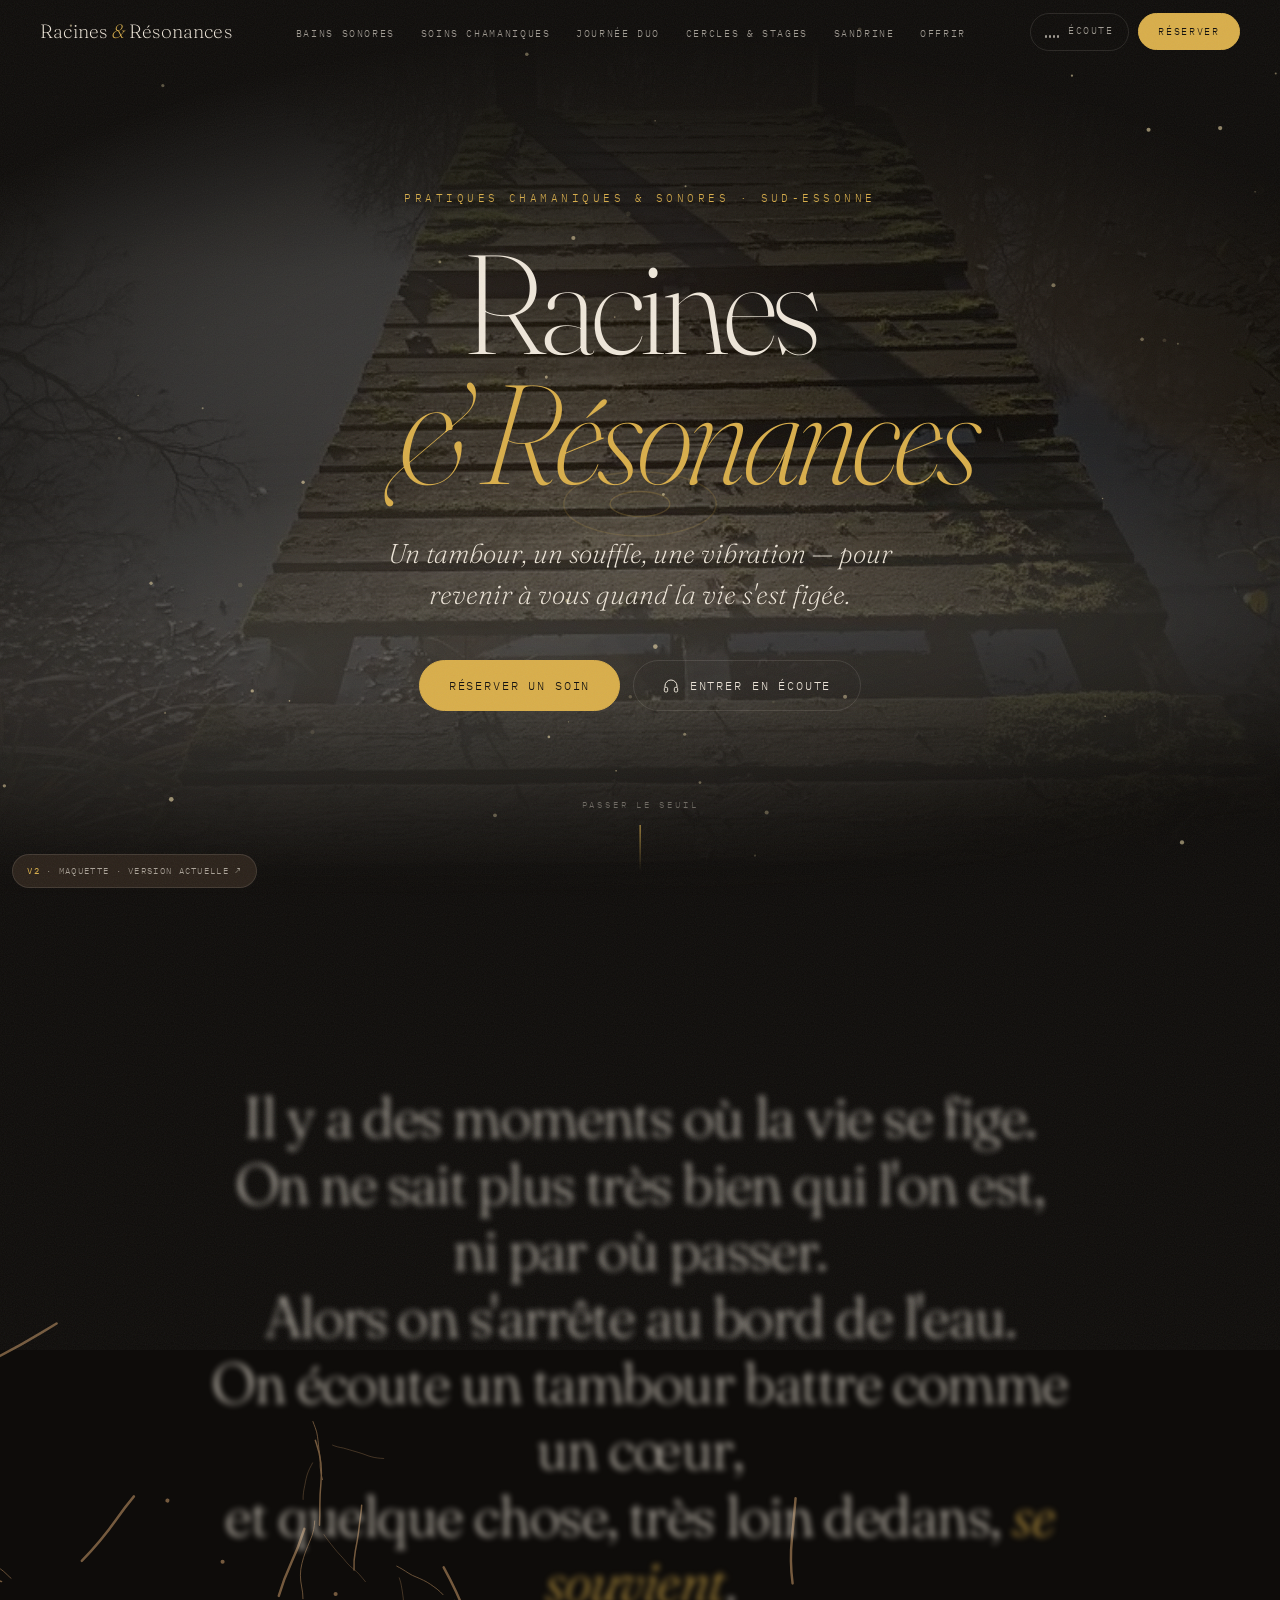
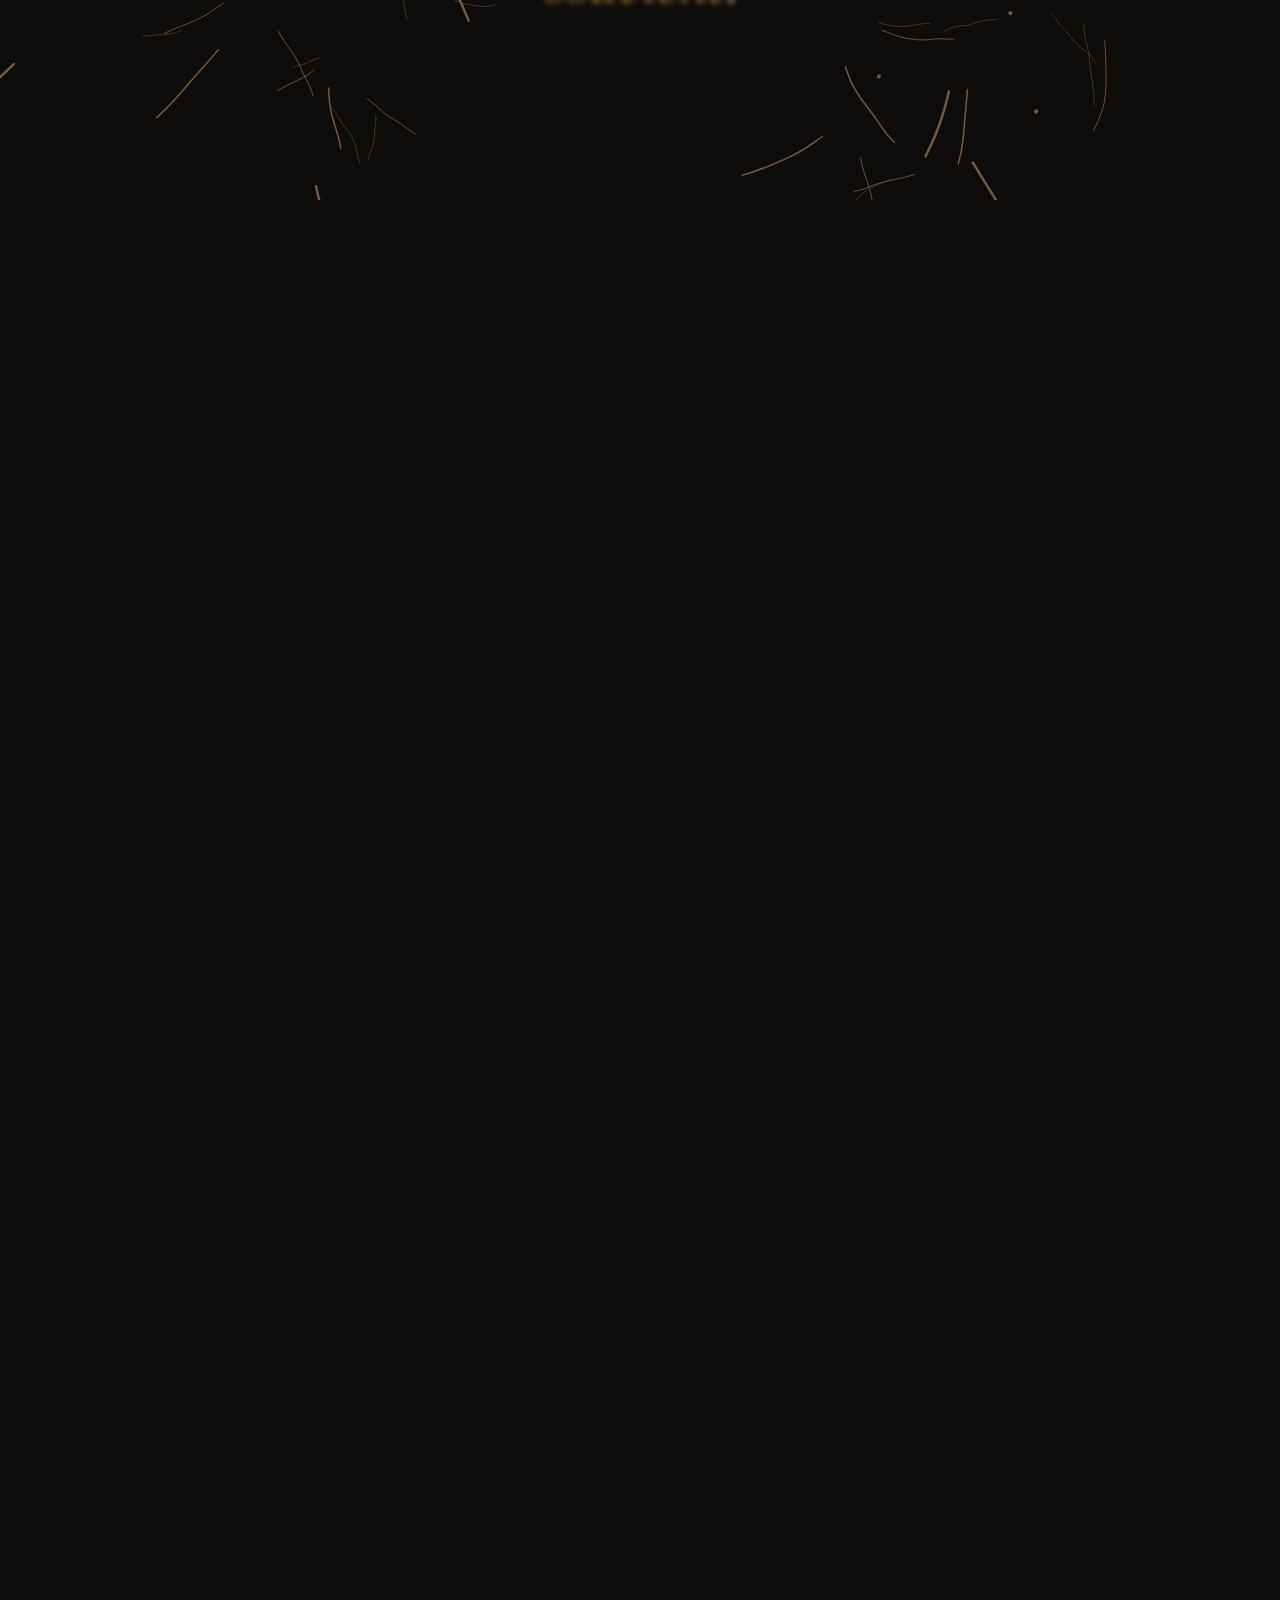
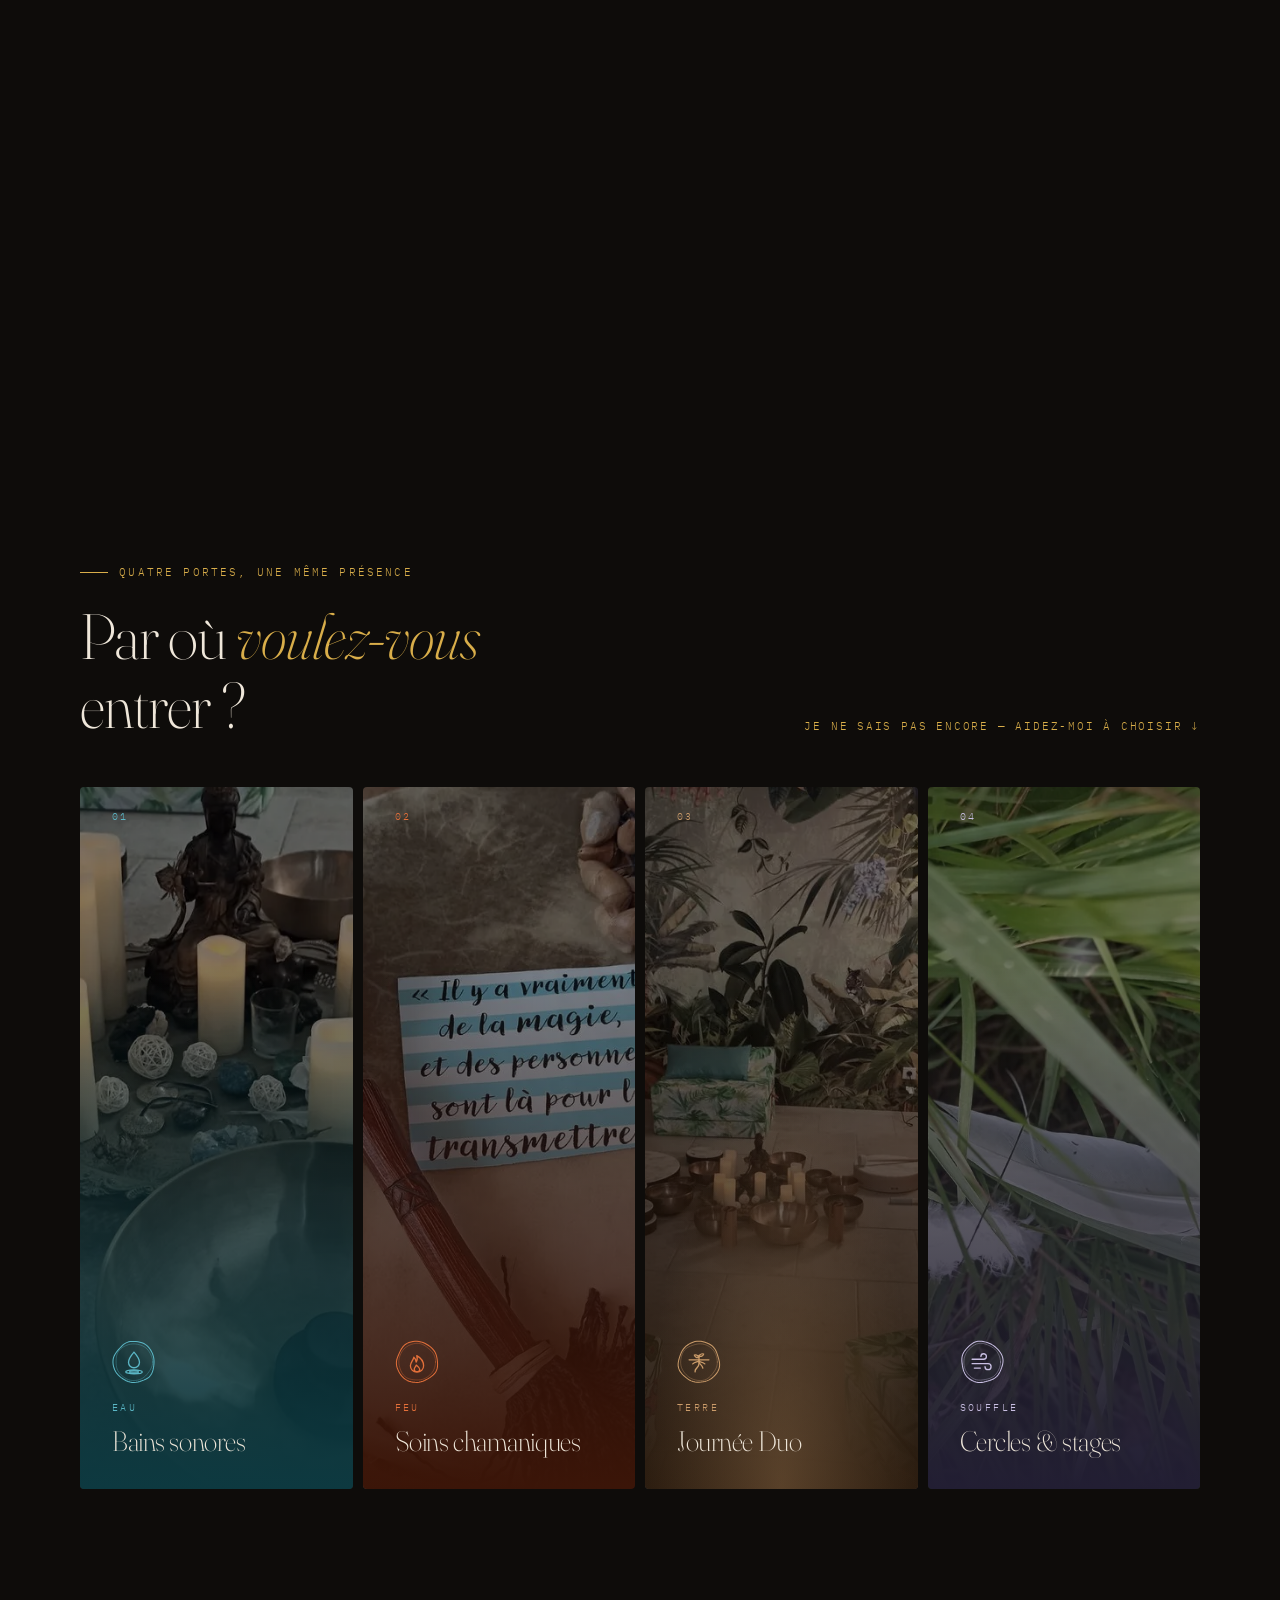
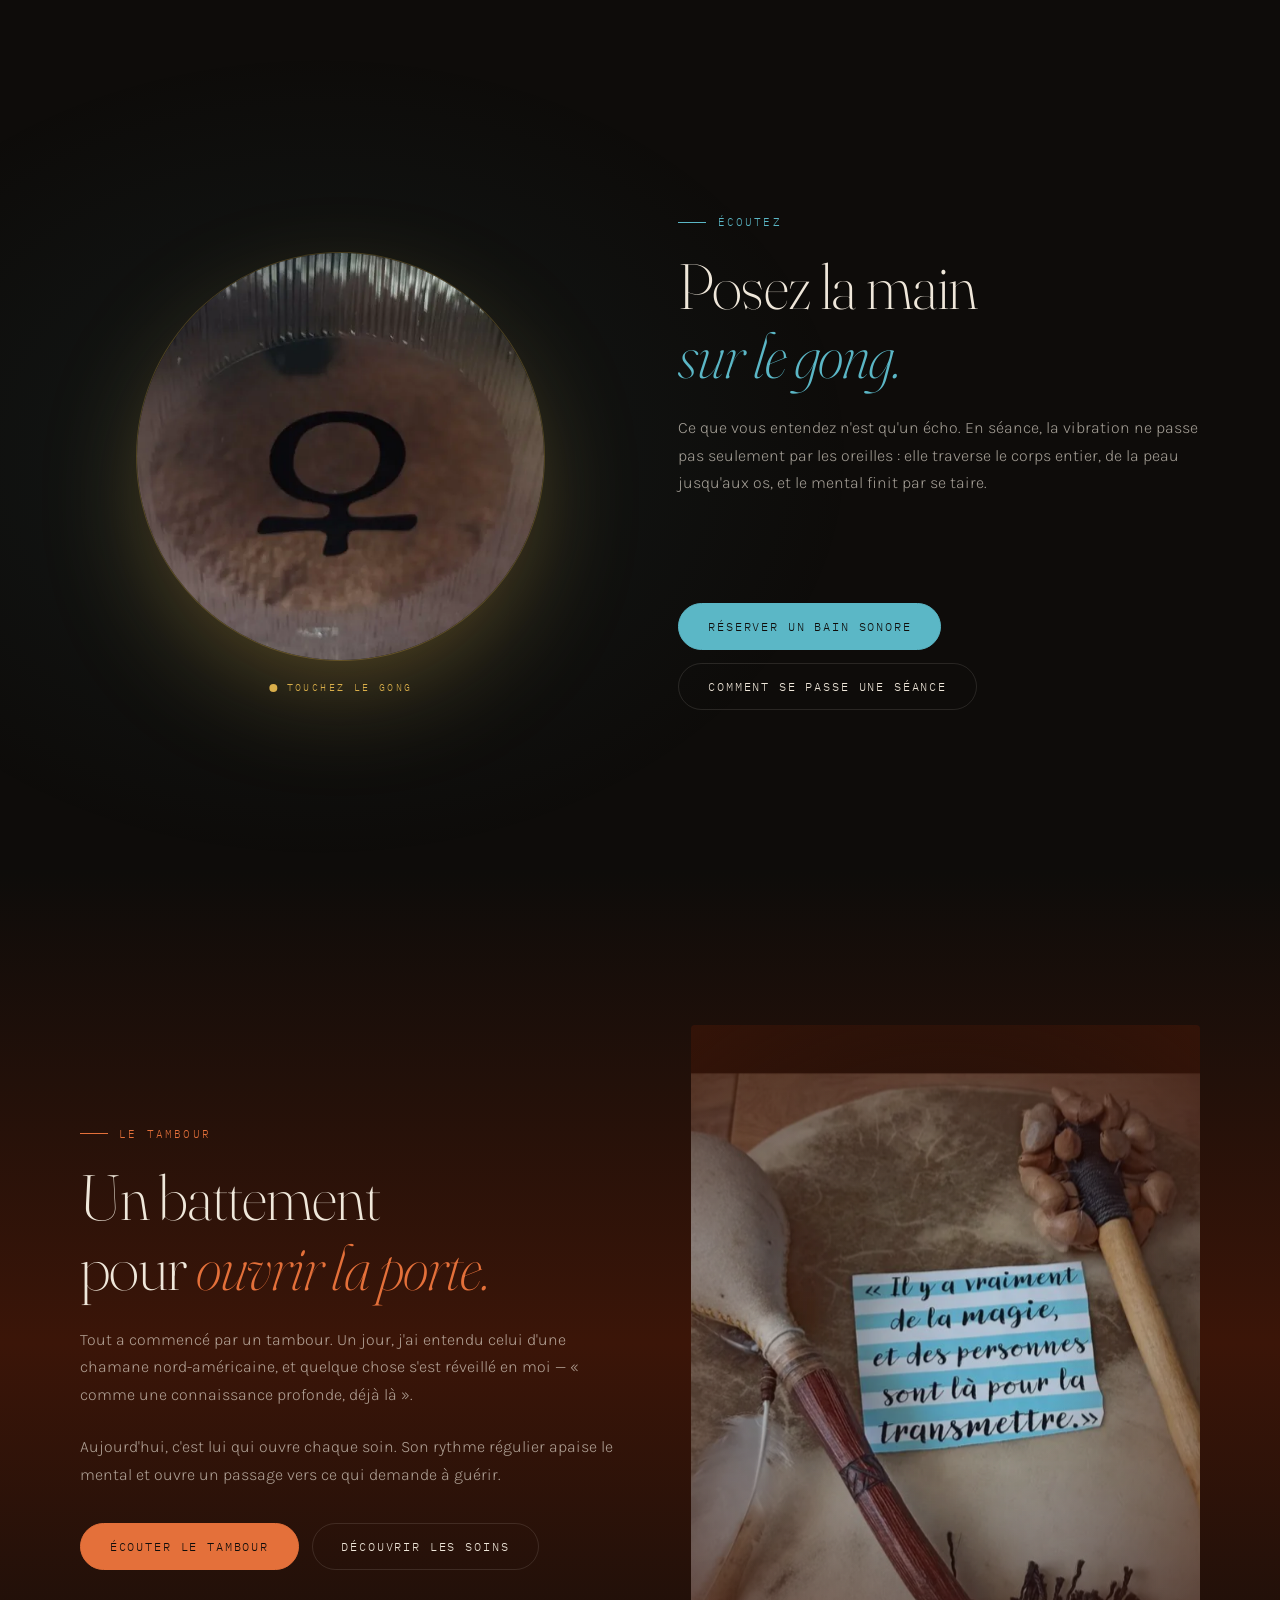
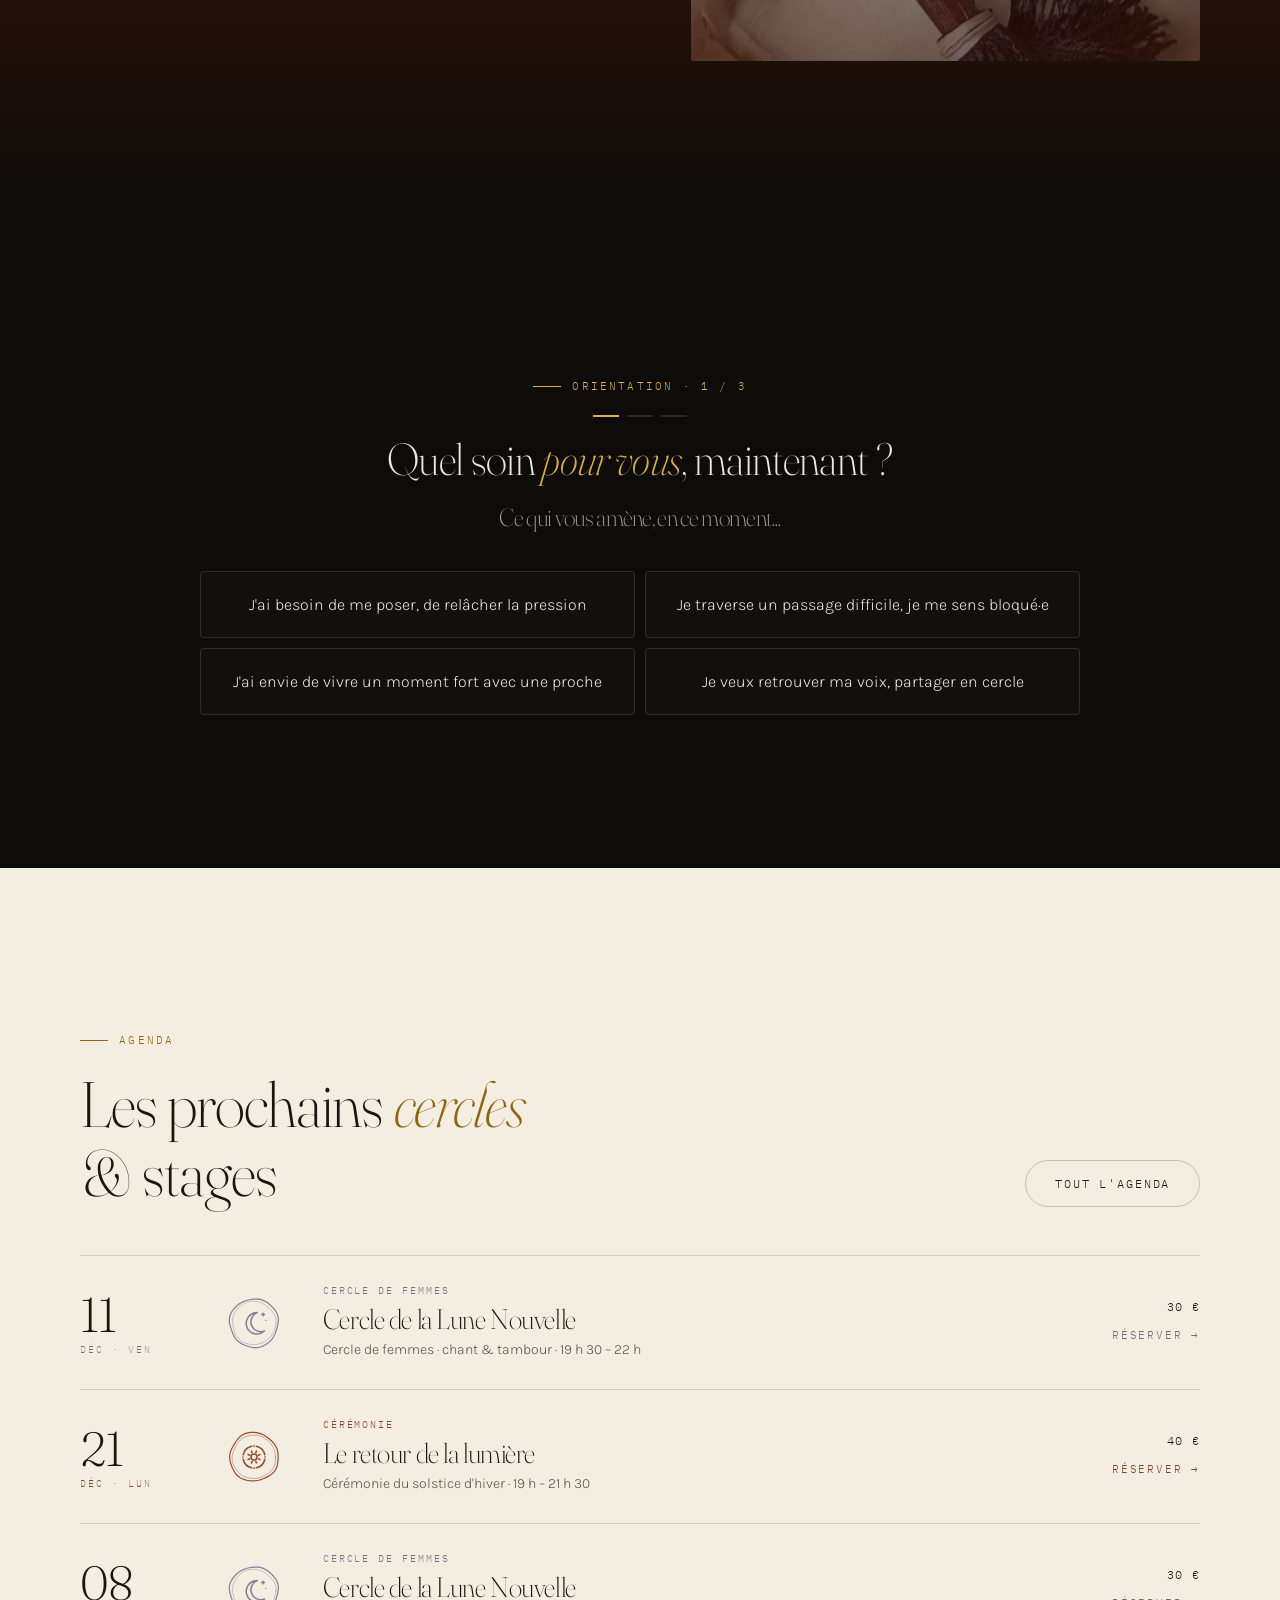
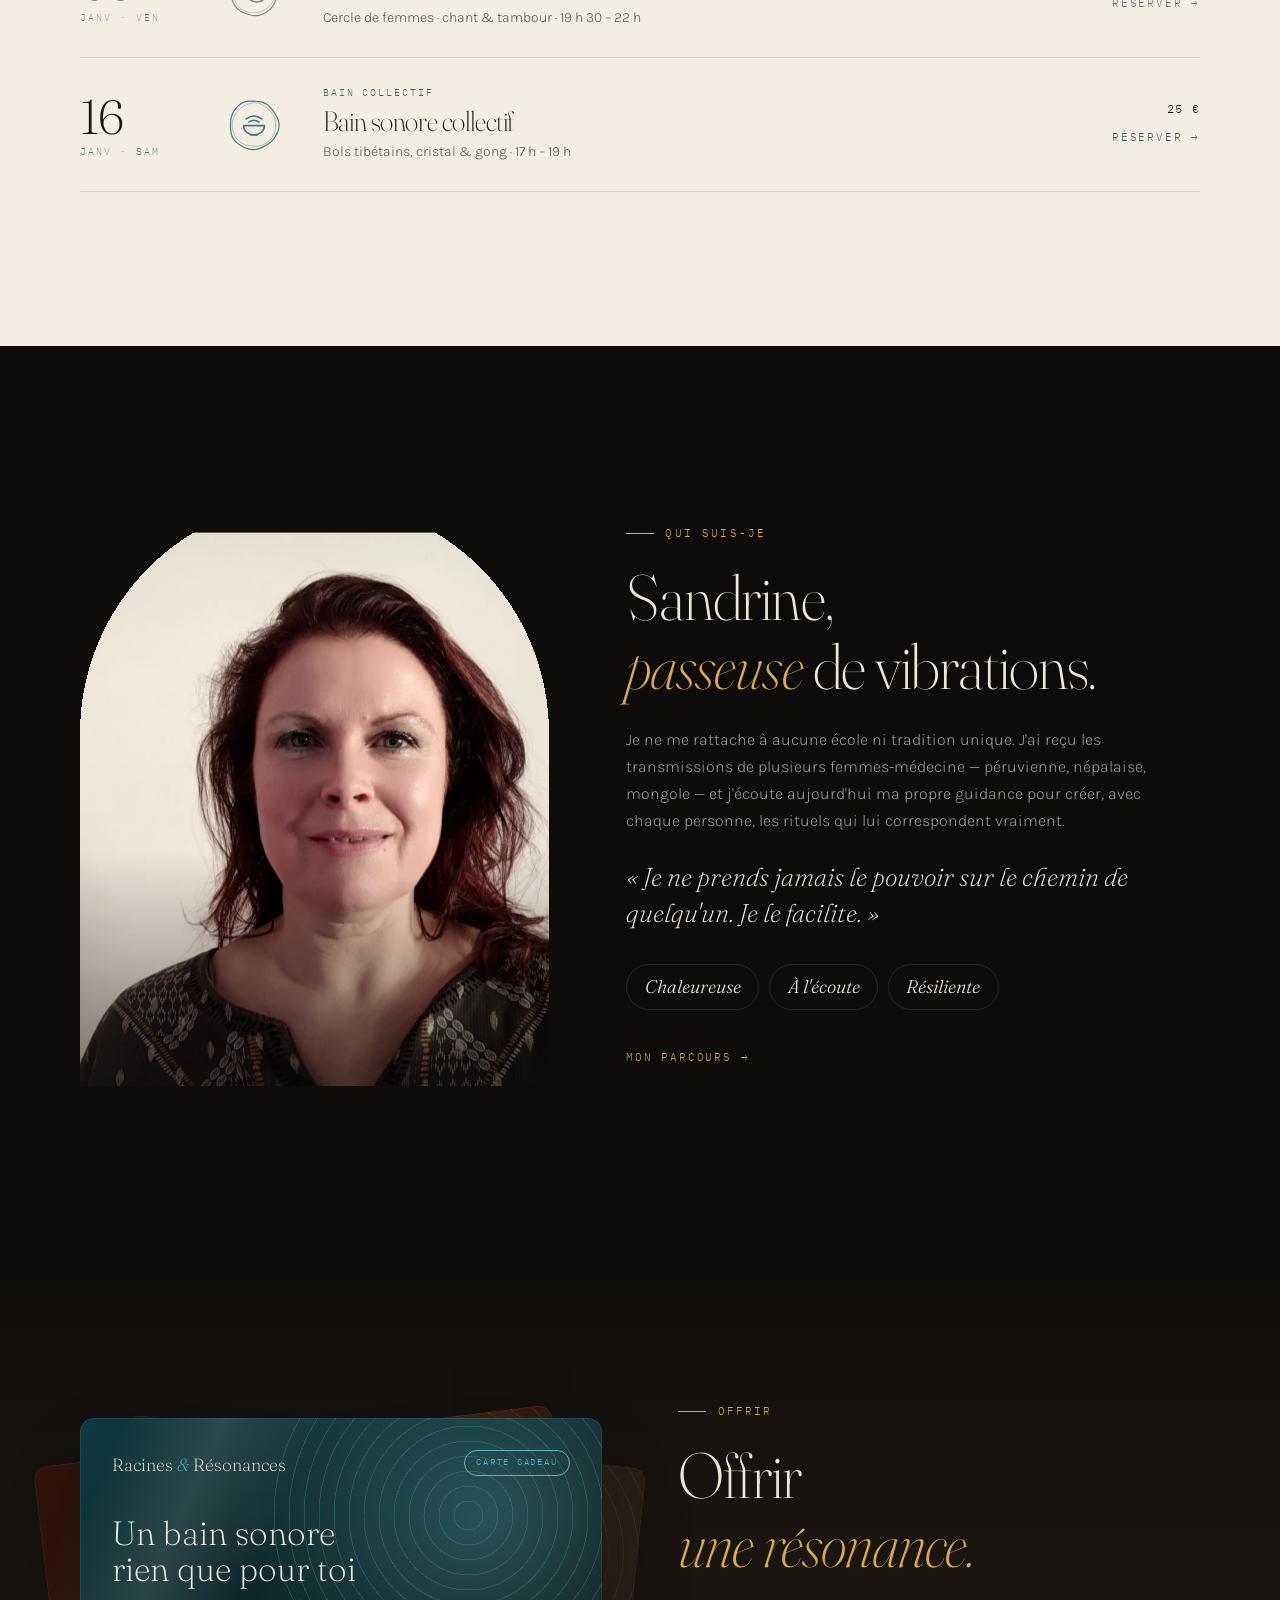
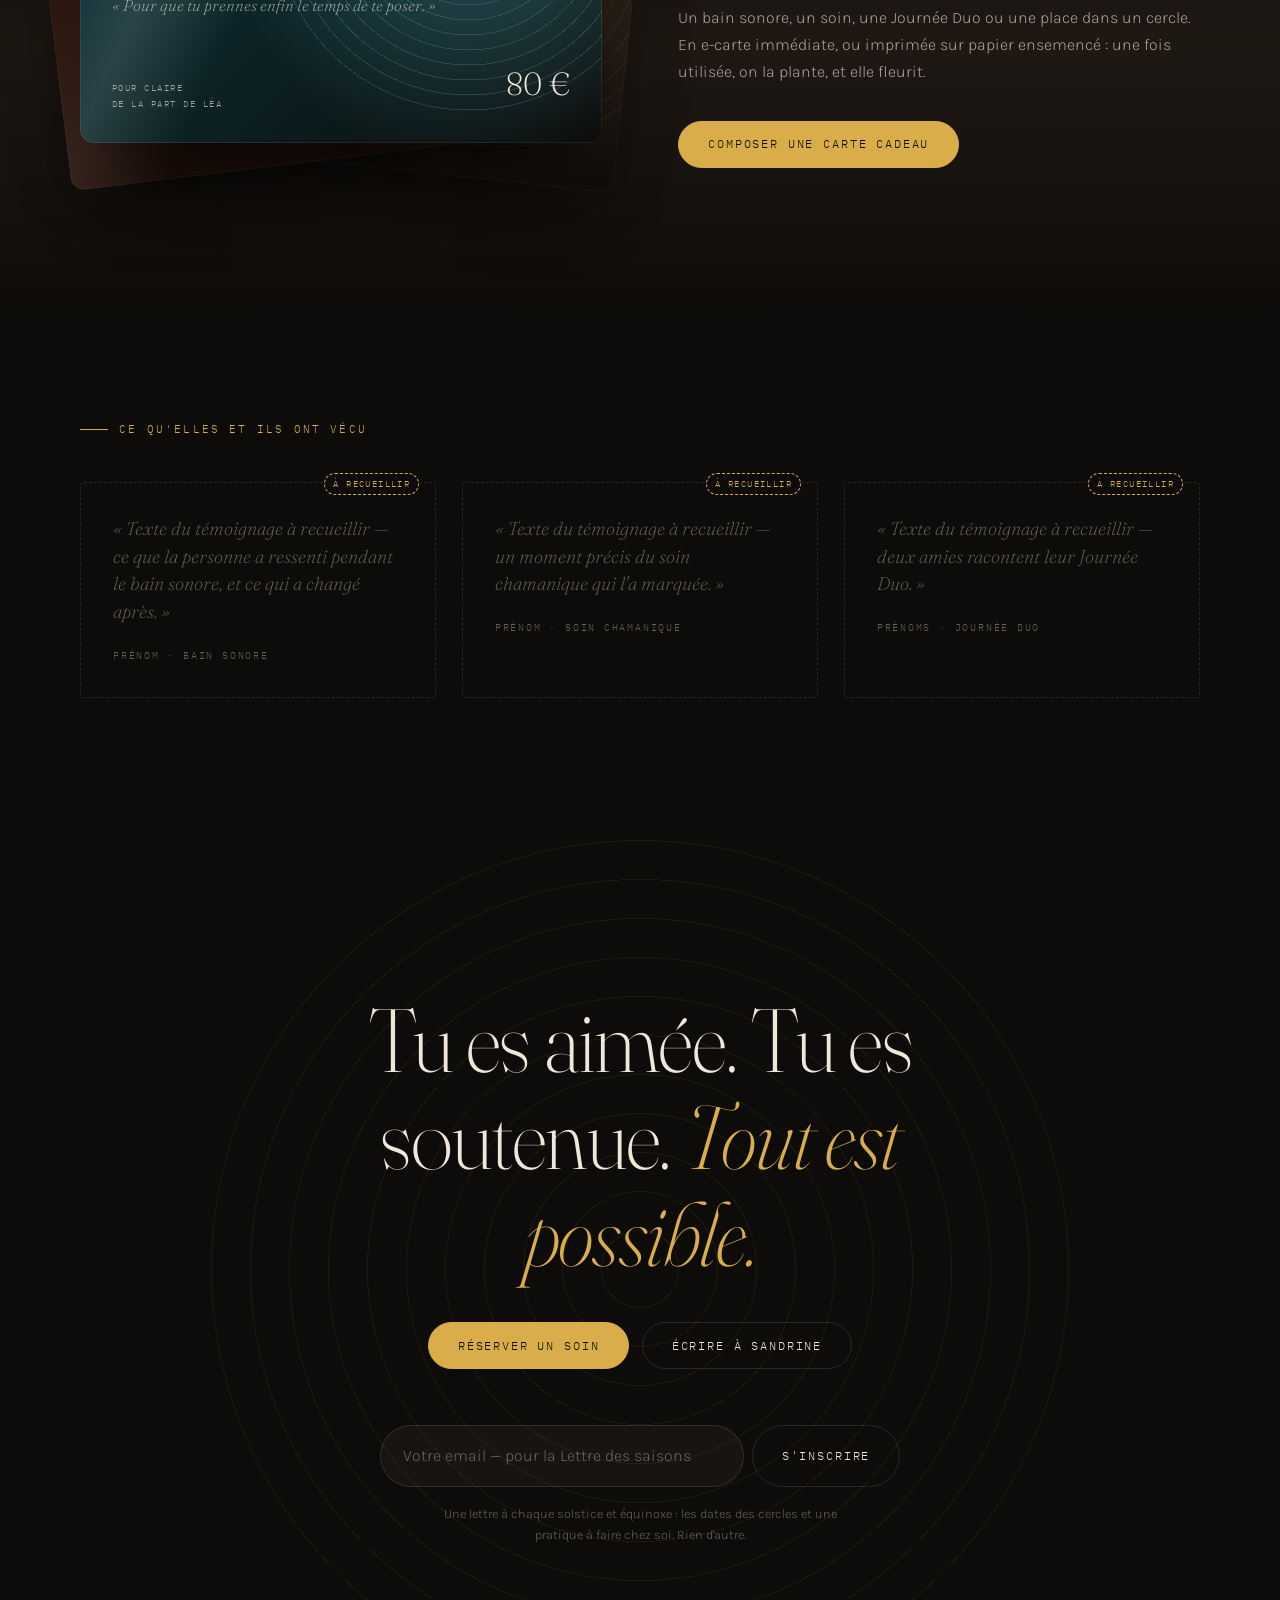
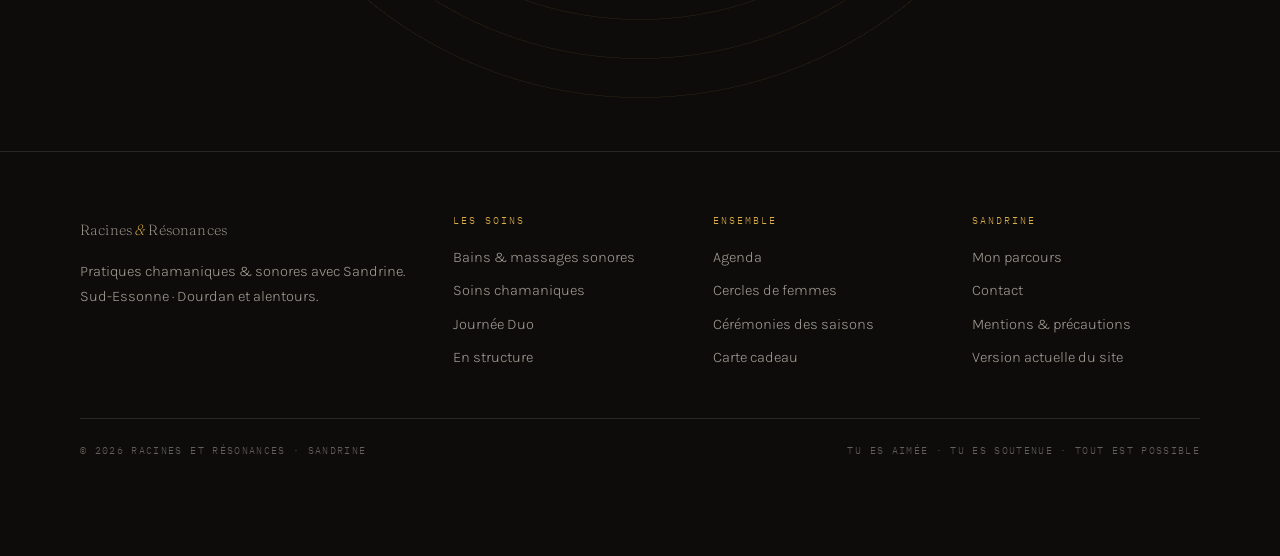
==== commit d7f2282d: "Intègre les icônes « sceau » dans la v2 - 28 pictogrammes dessinés pour le site, chacun dans deux an" ====
--- a/v2/index.html
+++ b/v2/index.html
@@ -155,6 +155,7 @@
           <div class="fond" style="background-image:url(media/bols-bougies.webp)"></div>
           <div class="motif motif-eau"></div>
           <span class="num">01</span>
+          <svg class="ico porte-ico" aria-hidden="true"><use href="assets/icones.svg#eau"/></svg>
           <span class="elnom">Eau</span>
           <h3>Bains sonores</h3>
           <div class="plus"><p>Allongé·e au milieu des bols et des gongs, vous n'avez rien à faire. La vibration fait le chemin.</p><span class="prix">1 h 15 · 80 € — collectif 25 €</span></div>
@@ -163,6 +164,7 @@
           <div class="fond" style="background-image:url(media/tambour-hochet.webp)"></div>
           <div class="motif motif-feu" data-braises></div>
           <span class="num">02</span>
+          <svg class="ico porte-ico" aria-hidden="true"><use href="assets/icones.svg#feu"/></svg>
           <span class="elnom">Feu</span>
           <h3>Soins chamaniques</h3>
           <div class="plus"><p>Le tambour ouvre la porte vers ce qui demande à guérir. Chaque soin naît dans l'instant.</p><span class="prix">1 h 15 · 80 €</span></div>
@@ -171,6 +173,7 @@
           <div class="fond" style="background-image:url(media/espace-soin.webp)"></div>
           <div class="motif motif-terre"></div>
           <span class="num">03</span>
+          <svg class="ico porte-ico" aria-hidden="true"><use href="assets/icones.svg#terre"/></svg>
           <span class="elnom">Terre</span>
           <h3>Journée Duo</h3>
           <div class="plus"><p>Une journée entière à deux, entre amies, de 10 h à 17 h. Rituels, forêt, tambour et silence.</p><span class="prix">350 € le duo</span></div>
@@ -179,6 +182,7 @@
           <div class="fond" style="background-image:url(media/plumes-herbe.webp)"></div>
           <div class="motif motif-air"></div>
           <span class="num">04</span>
+          <svg class="ico porte-ico" aria-hidden="true"><use href="assets/icones.svg#souffle"/></svg>
           <span class="elnom">Souffle</span>
           <h3>Cercles & stages</h3>
           <div class="plus"><p>Cercles de femmes à la lune nouvelle, cérémonies des saisons, stages de voix et de voyage au tambour.</p><span class="prix">dès 30 €</span></div>
--- a/v2/assets/style.css
+++ b/v2/assets/style.css
@@ -201,6 +201,8 @@
 .porte:hover .plus,.porte:focus-visible .plus{max-height:220px;opacity:1}
 .porte .plus p{margin:.9rem 0 1.1rem;font-size:.95rem;max-width:36ch}
 .porte .prix{font-family:var(--f-mono);font-size:.68rem;letter-spacing:.14em;color:var(--lin-2)}
+.porte-ico{width:clamp(54px,5vw,72px);height:clamp(54px,5vw,72px);margin-bottom:1rem;transition:transform 1s var(--ease)}
+.porte:hover .porte-ico{transform:scale(1.08) rotate(-6deg)}
 .motif{position:absolute;inset:0;z-index:-1;pointer-events:none;opacity:.8}
 /* eau : ondes */
 .motif-eau::before,.motif-eau::after{content:"";position:absolute;left:50%;top:42%;width:40px;height:40px;margin:-20px;border:1px solid var(--eau);border-radius:50%;animation:onde 5s var(--ease) infinite;opacity:0}
@@ -516,6 +518,24 @@
 .clic-onde{position:fixed;width:16px;height:16px;margin:-8px;border-radius:50%;border:1px solid var(--or);pointer-events:none;z-index:950;animation:clic .9s var(--ease) forwards}
 @keyframes clic{0%{transform:scale(.3);opacity:.9}100%{transform:scale(5);opacity:0}}
 
+ /* ─── ICÔNES « SCEAU » ───────────────────────────────────────── */
+.ico{display:block;flex:none;width:44px;height:44px;color:var(--el);overflow:visible}
+.clair .ico{color:color-mix(in srgb,var(--el) 62%,var(--encre))}
+.evt{grid-template-columns:110px 56px 1fr auto}
+.evt-ico{width:52px;height:52px;transition:transform .8s var(--ease)}
+.evt:hover .evt-ico{transform:rotate(-8deg) scale(1.06)}
+.quiz-ico{width:96px;height:96px;margin:0 auto 1.2rem}
+.page-heros .infos .info{display:flex;gap:.8rem;align-items:center}
+.page-heros .infos .ico{width:42px;height:42px}
+.carte-ico{width:64px;height:64px;margin-bottom:1.2rem}
+.grille-outils{display:grid;grid-template-columns:repeat(3,1fr);gap:1px;background:var(--trait);border:1px solid var(--trait)}
+.dl-ico{grid-template-columns:34px auto 1fr!important;align-items:center}
+.dl-ico .ico{width:32px;height:32px}
+.contact-info{display:grid;grid-template-columns:52px 1fr;column-gap:1rem;align-items:center}
+.contact-info .ico{grid-row:span 2;width:50px;height:50px}
+.opt .opt-ico{width:38px;height:38px;color:color-mix(in srgb,var(--el) 62%,var(--encre))}
+.opt[aria-pressed="true"] .opt-ico{color:var(--encre)}
+
 /* ─── RESPONSIVE ────────────────────────────────────────────── */
 @media (max-width:1080px){
   .nav-liens{display:none}
@@ -527,7 +547,9 @@
   .portes{flex-direction:column;height:auto}
   .porte{min-height:300px;flex:none!important}
   .porte .plus{max-height:none;opacity:1}
+  .porte .num{display:none}
   .temoins{grid-template-columns:1fr}
+  .grille-outils{grid-template-columns:1fr 1fr}
   .encart,.config-apercu{position:relative;top:0}
   .config-apercu{order:-1}
   .barre-mobile{display:flex}
@@ -542,6 +564,8 @@
 @media (max-width:560px){
   .quiz-r,.choix-2,.rangee{grid-template-columns:1fr}
   .evt{grid-template-columns:72px 1fr}
+  .evt-ico{display:none}
+  .grille-outils{grid-template-columns:1fr}
   .evt-date b{font-size:2.2rem}
   .evt-prix{grid-column:2;text-align:left}
   .pied-grille{grid-template-columns:1fr}
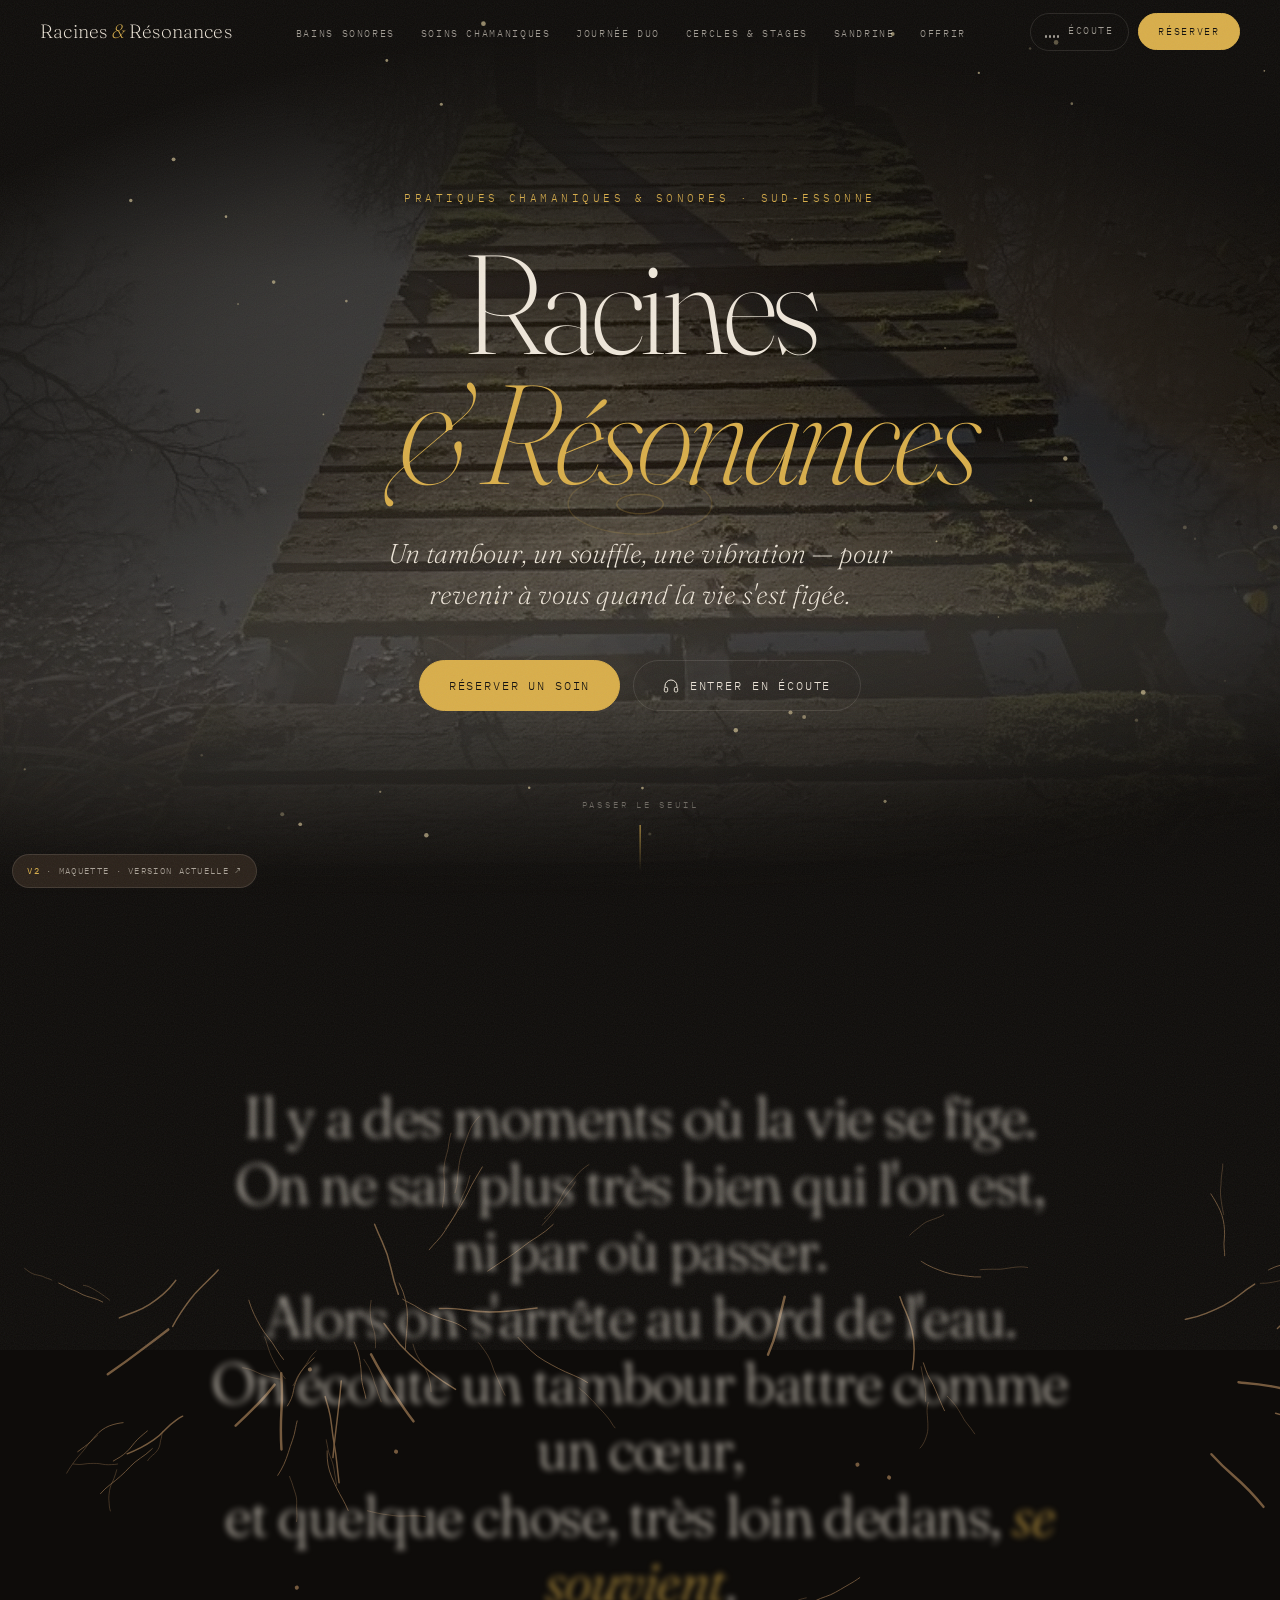
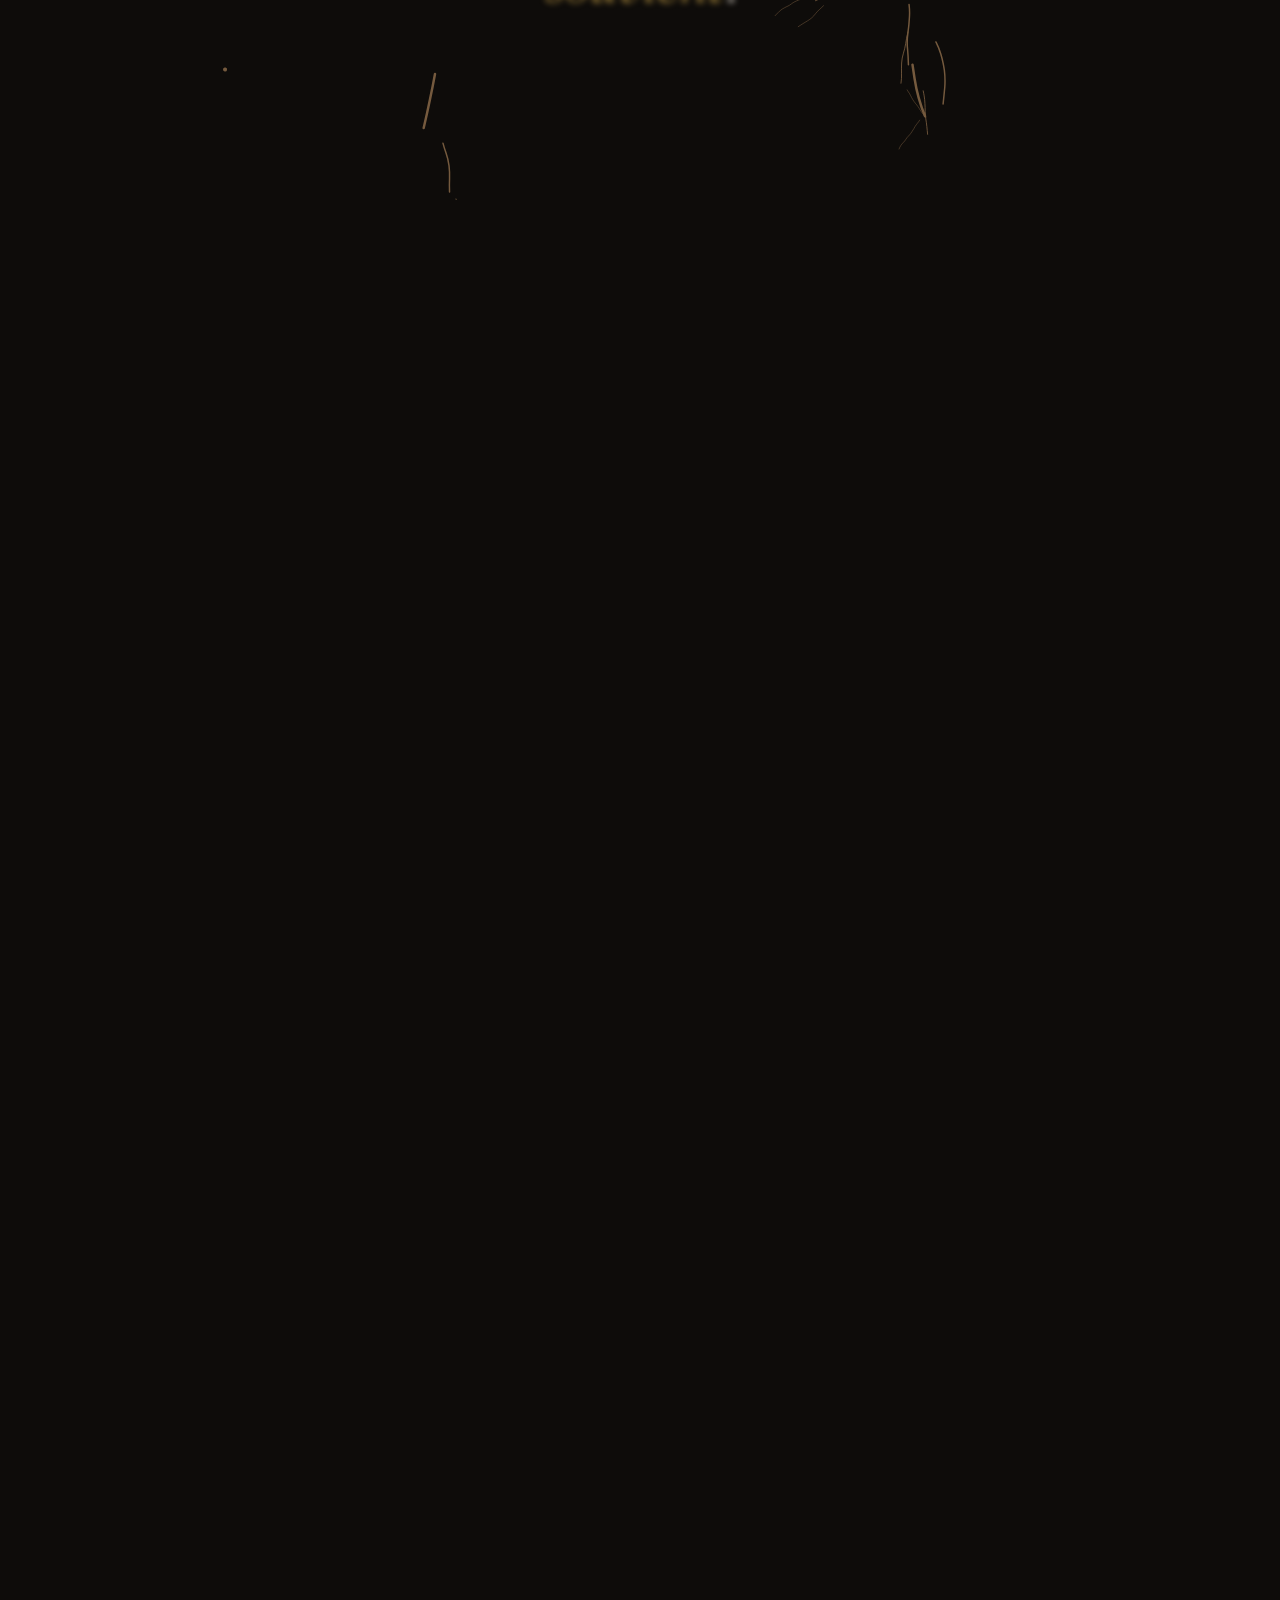
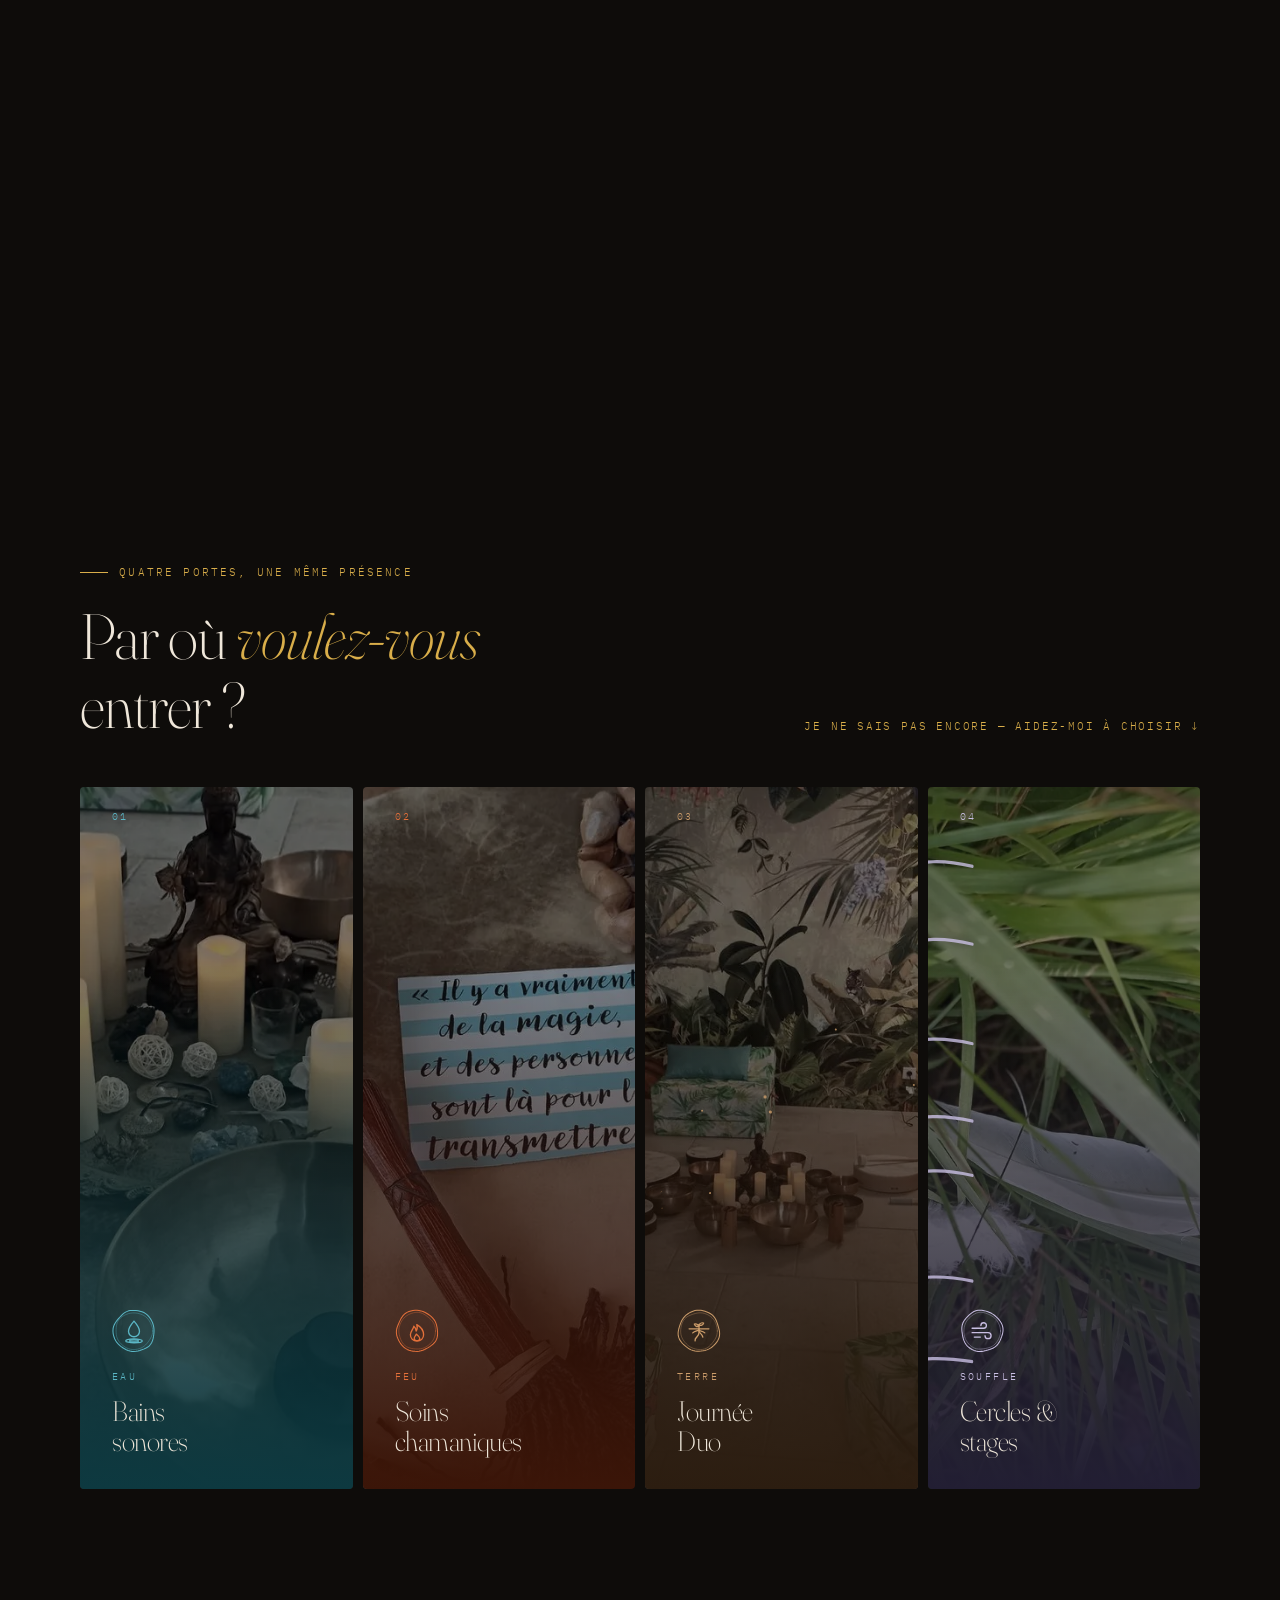
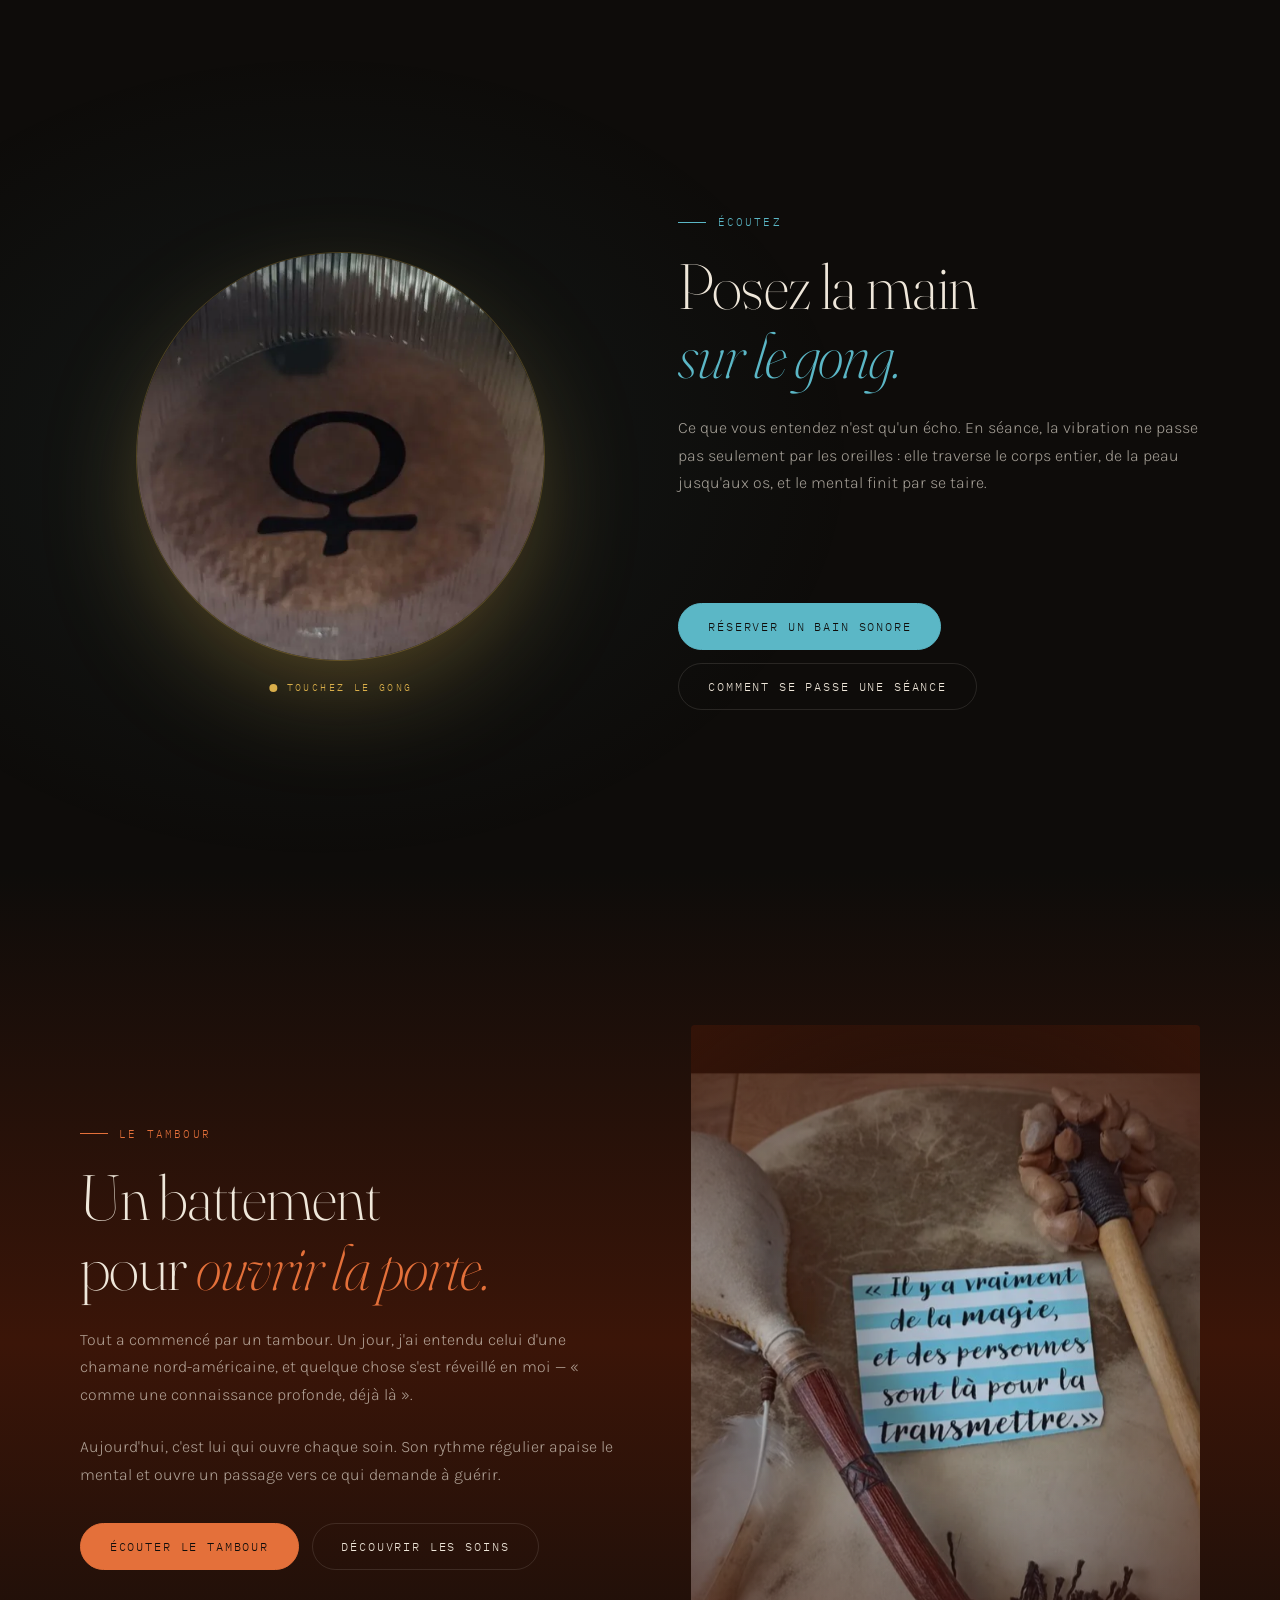
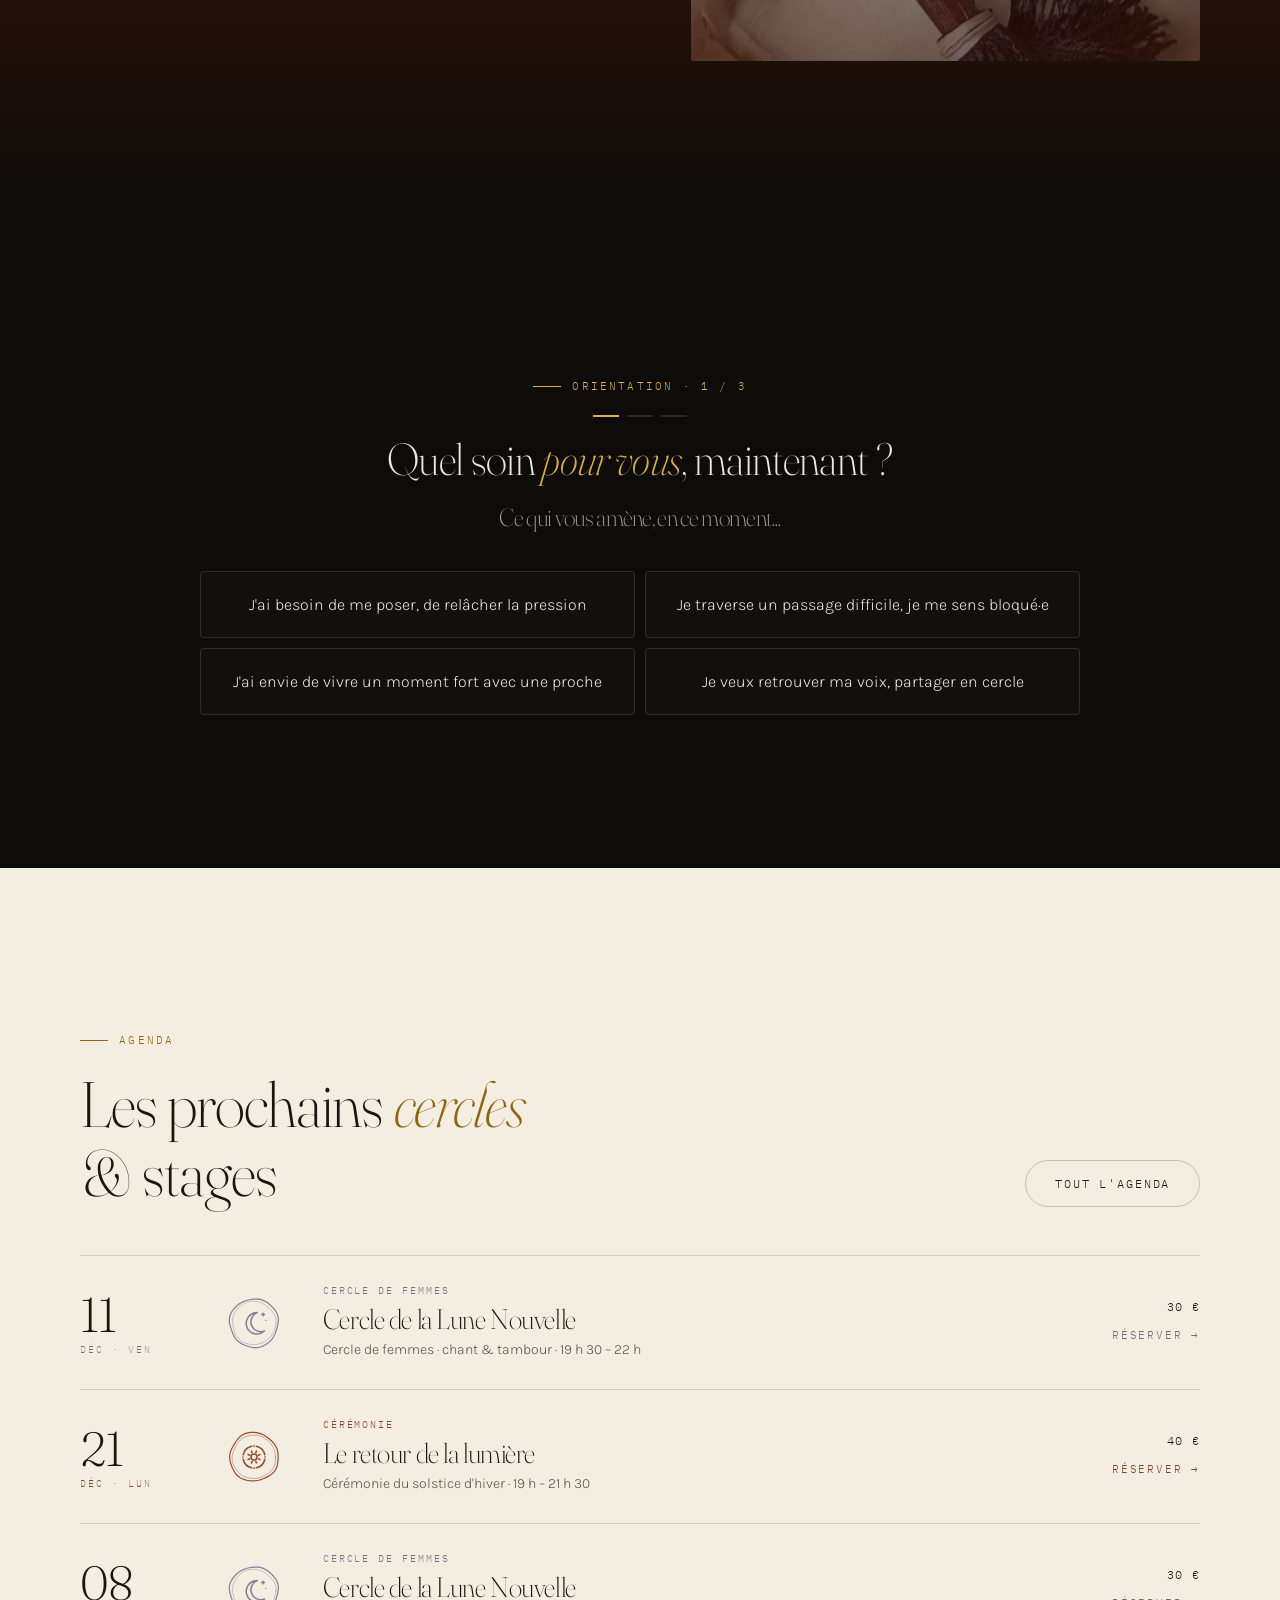
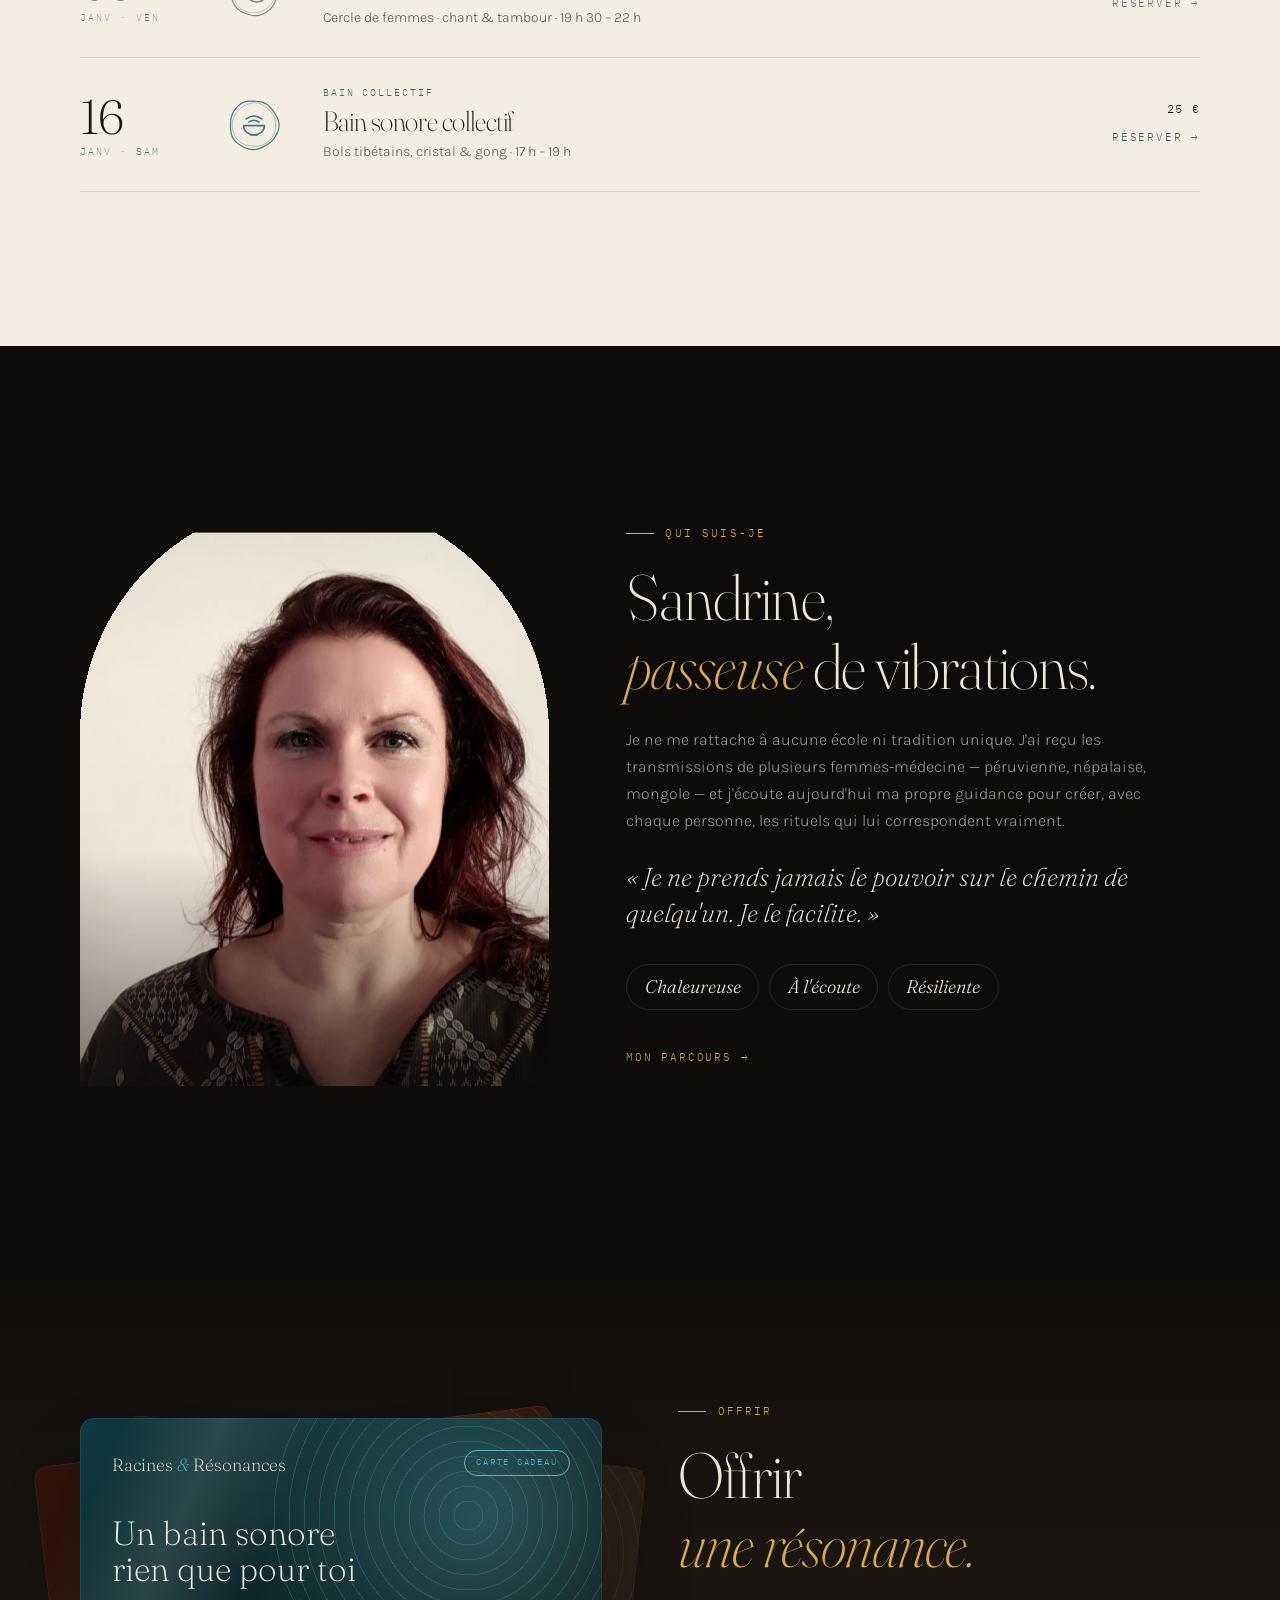
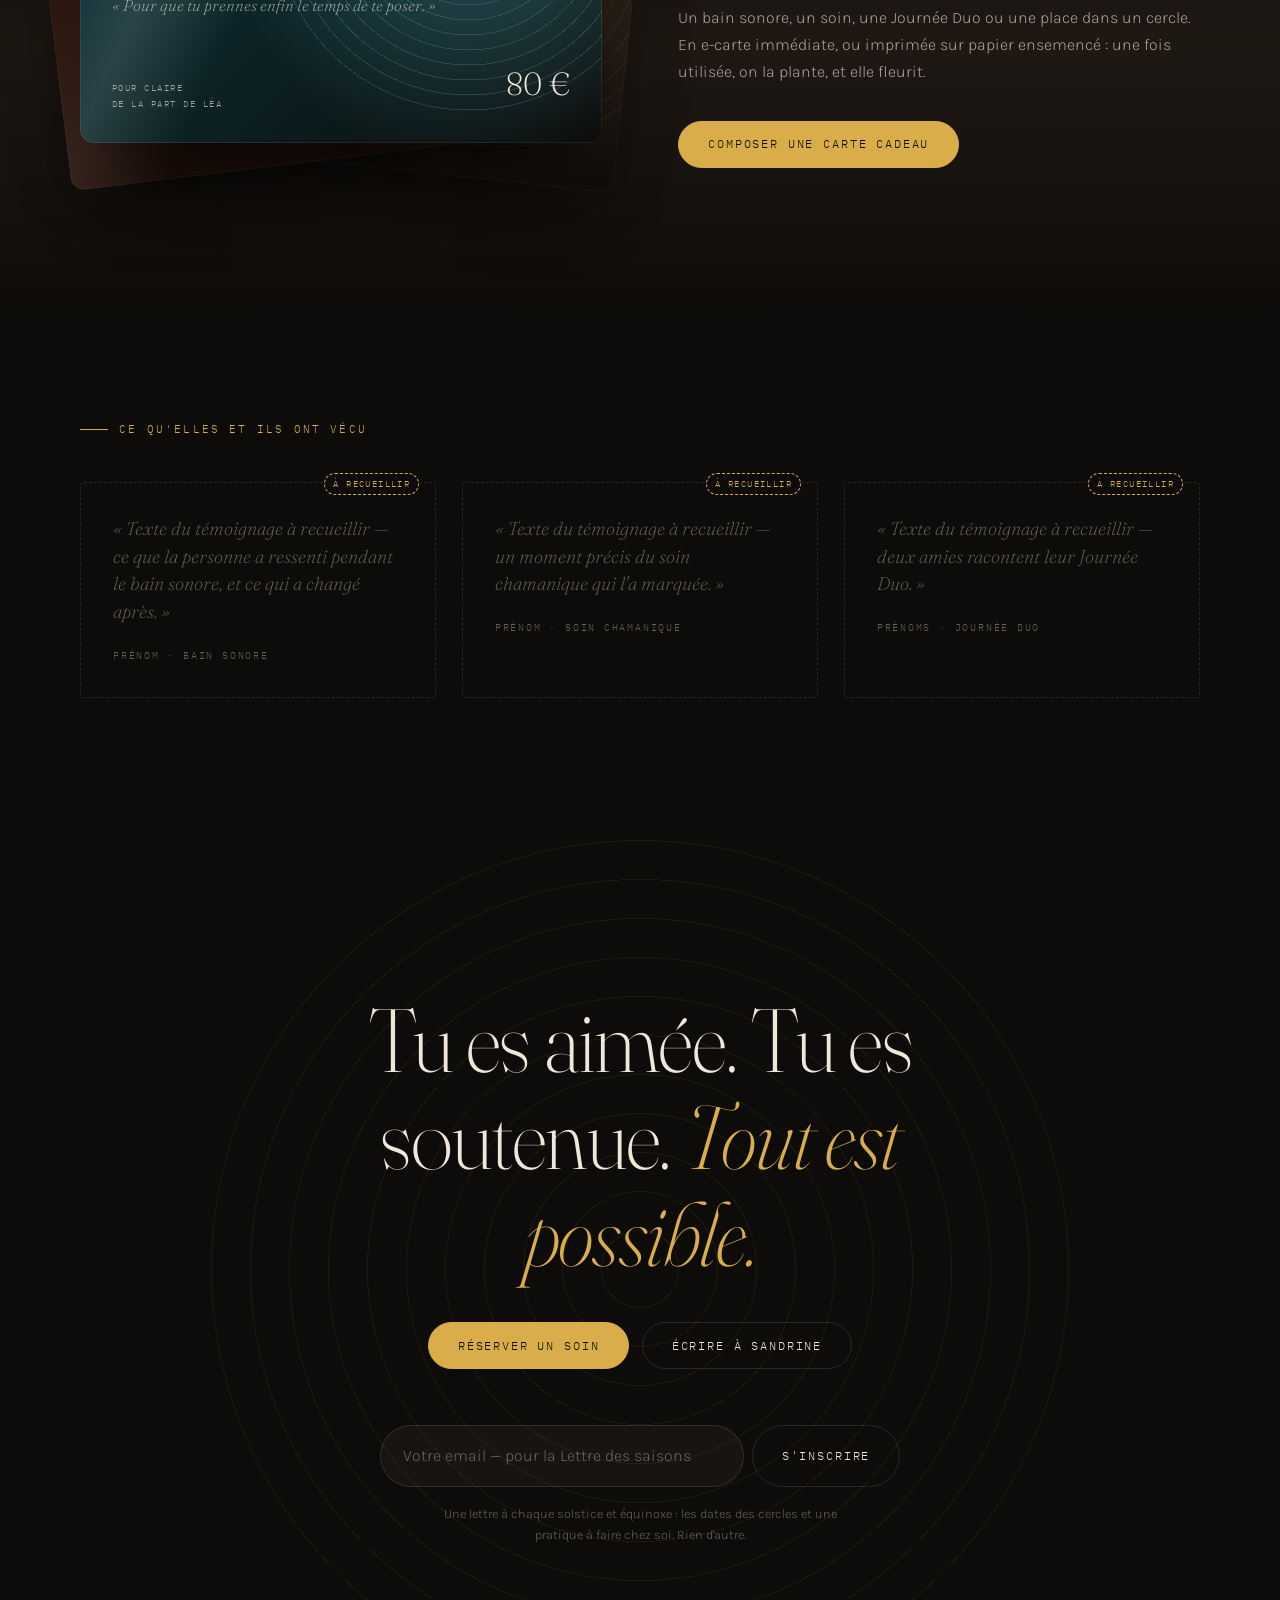
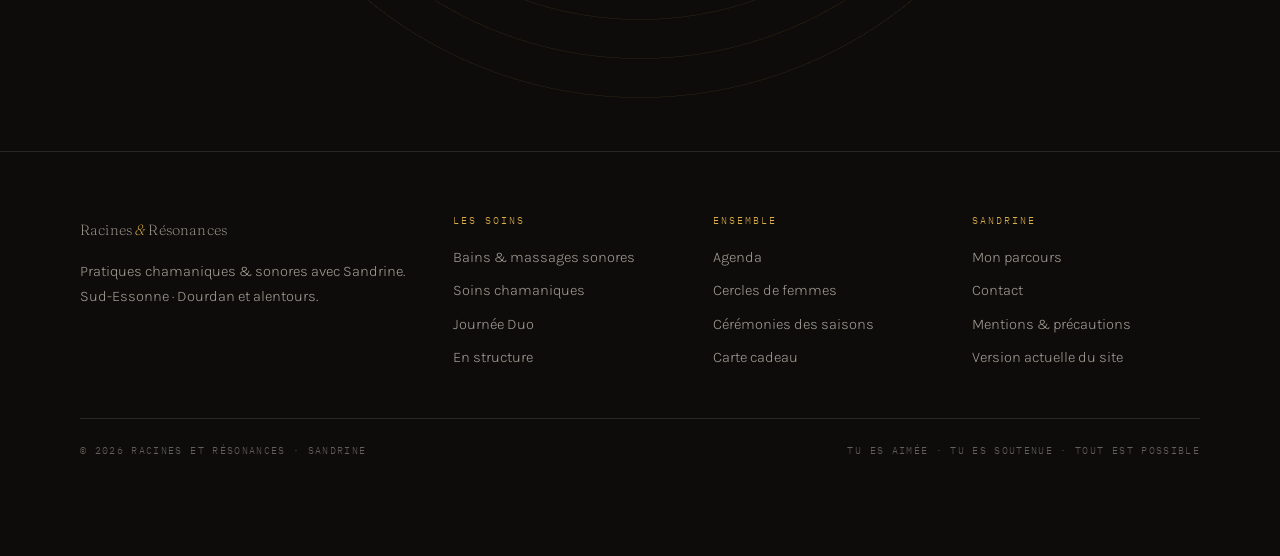
==== commit 3f9bd5fe: "Portes : suppression du soubresaut au survol (v2 et v3) Cause : pendant l'élargissement animé d'une " ====
--- a/v2/index.html
+++ b/v2/index.html
@@ -158,7 +158,7 @@
           <svg class="ico porte-ico" aria-hidden="true"><use href="assets/icones.svg#eau"/></svg>
           <span class="elnom">Eau</span>
           <h3>Bains sonores</h3>
-          <div class="plus"><p>Allongé·e au milieu des bols et des gongs, vous n'avez rien à faire. La vibration fait le chemin.</p><span class="prix">1 h 15 · 80 € — collectif 25 €</span></div>
+          <div class="plus"><div><p>Allongé·e au milieu des bols et des gongs, vous n'avez rien à faire. La vibration fait le chemin.</p><span class="prix">1 h 15 · 80 € — collectif 25 €</span></div></div>
         </a>
         <a class="porte" data-el="feu" href="#/soins-chamaniques">
           <div class="fond" style="background-image:url(media/tambour-hochet.webp)"></div>
@@ -167,7 +167,7 @@
           <svg class="ico porte-ico" aria-hidden="true"><use href="assets/icones.svg#feu"/></svg>
           <span class="elnom">Feu</span>
           <h3>Soins chamaniques</h3>
-          <div class="plus"><p>Le tambour ouvre la porte vers ce qui demande à guérir. Chaque soin naît dans l'instant.</p><span class="prix">1 h 15 · 80 €</span></div>
+          <div class="plus"><div><p>Le tambour ouvre la porte vers ce qui demande à guérir. Chaque soin naît dans l'instant.</p><span class="prix">1 h 15 · 80 €</span></div></div>
         </a>
         <a class="porte" data-el="terre" href="#/journee-duo">
           <div class="fond" style="background-image:url(media/espace-soin.webp)"></div>
@@ -176,7 +176,7 @@
           <svg class="ico porte-ico" aria-hidden="true"><use href="assets/icones.svg#terre"/></svg>
           <span class="elnom">Terre</span>
           <h3>Journée Duo</h3>
-          <div class="plus"><p>Une journée entière à deux, entre amies, de 10 h à 17 h. Rituels, forêt, tambour et silence.</p><span class="prix">350 € le duo</span></div>
+          <div class="plus"><div><p>Une journée entière à deux, entre amies, de 10 h à 17 h. Rituels, forêt, tambour et silence.</p><span class="prix">350 € le duo</span></div></div>
         </a>
         <a class="porte" data-el="air" href="#/stages">
           <div class="fond" style="background-image:url(media/plumes-herbe.webp)"></div>
@@ -185,7 +185,7 @@
           <svg class="ico porte-ico" aria-hidden="true"><use href="assets/icones.svg#souffle"/></svg>
           <span class="elnom">Souffle</span>
           <h3>Cercles & stages</h3>
-          <div class="plus"><p>Cercles de femmes à la lune nouvelle, cérémonies des saisons, stages de voix et de voyage au tambour.</p><span class="prix">dès 30 €</span></div>
+          <div class="plus"><div><p>Cercles de femmes à la lune nouvelle, cérémonies des saisons, stages de voix et de voyage au tambour.</p><span class="prix">dès 30 €</span></div></div>
         </a>
       </div>
     </div>
--- a/v2/assets/style.css
+++ b/v2/assets/style.css
@@ -203,6 +203,14 @@
 .porte .prix{font-family:var(--f-mono);font-size:.68rem;letter-spacing:.14em;color:var(--lin-2)}
 .porte-ico{width:clamp(54px,5vw,72px);height:clamp(54px,5vw,72px);margin-bottom:1rem;transition:transform 1s var(--ease)}
 .porte:hover .porte-ico{transform:scale(1.08) rotate(-6deg)}
+/* largeur de texte fixe : les retours à la ligne ne changent plus pendant l'animation */
+.porte h3{width:4.2em;min-width:0}
+.porte .plus p{width:30ch;max-width:none}
+.porte .prix{white-space:nowrap}
+/* ouverture du texte : hauteur exacte, même durée et même courbe que l'élargissement de la porte */
+.porte .plus{display:grid;grid-template-rows:0fr;max-height:none;transition:grid-template-rows 1s var(--ease),opacity .35s}
+.porte .plus>div{overflow:hidden;min-height:0}
+.porte:hover .plus,.porte:focus-visible .plus{grid-template-rows:1fr;max-height:none;transition:grid-template-rows 1s var(--ease),opacity .6s .3s}
 .motif{position:absolute;inset:0;z-index:-1;pointer-events:none;opacity:.8}
 /* eau : ondes */
 .motif-eau::before,.motif-eau::after{content:"";position:absolute;left:50%;top:42%;width:40px;height:40px;margin:-20px;border:1px solid var(--eau);border-radius:50%;animation:onde 5s var(--ease) infinite;opacity:0}
@@ -212,11 +220,17 @@
 .motif-feu i{position:absolute;bottom:-10px;width:3px;height:3px;border-radius:50%;background:var(--feu);box-shadow:0 0 8px 2px rgba(228,112,58,.6);animation:braise linear infinite;opacity:0}
 @keyframes braise{0%{transform:translate(0,0);opacity:0}10%{opacity:1}100%{transform:translate(var(--dx,20px),-90vh);opacity:0}}
 /* terre : battement lent du sol */
-.motif-terre::before{content:"";position:absolute;inset:auto 0 0 0;height:60%;background:radial-gradient(ellipse at 50% 100%,rgba(203,156,106,.35),transparent 70%);animation:sol 6s ease-in-out infinite}
-@keyframes sol{0%,100%{opacity:.4;transform:scaleY(.9)}50%{opacity:1;transform:scaleY(1.05)}}
-/* souffle : plume qui flotte */
-.motif-air::before{content:"";position:absolute;left:45%;top:20%;width:60px;height:60px;border-radius:50%;background:radial-gradient(circle,rgba(201,191,227,.5),transparent 70%);filter:blur(4px);animation:flotte 9s ease-in-out infinite}
-@keyframes flotte{0%,100%{transform:translate(-40px,0)}50%{transform:translate(40px,60px)}}
+/* terre : des racines poussent, se ramifient, s'effacent, repoussent */
+.motif-terre svg{position:absolute;inset:0;width:100%;height:100%}
+.motif-terre path{fill:none;stroke:var(--el);stroke-linecap:round;stroke-dasharray:1;stroke-dashoffset:1;animation:pousse 10s var(--ease) infinite}
+@keyframes pousse{0%{stroke-dashoffset:1;opacity:.68}42%{stroke-dashoffset:0;opacity:.68}78%{stroke-dashoffset:0;opacity:.68}100%{stroke-dashoffset:0;opacity:0}}
+/* souffle : des rafales traversent, des plumes s'envolent */
+.motif-air svg.vent{position:absolute;inset:0;width:100%;height:100%;overflow:visible}
+.motif-air .rafale{fill:none;stroke:var(--el);stroke-width:1.8;filter:drop-shadow(0 0 2px rgba(40,20,60,.3));stroke-linecap:round;stroke-dasharray:.22 1;stroke-dashoffset:1.22;animation:rafale linear infinite}
+@keyframes rafale{0%{stroke-dashoffset:1.22;opacity:0}12%{opacity:.72}88%{opacity:.72}100%{stroke-dashoffset:0;opacity:0}}
+.motif-air .plume-vol{position:absolute;left:0;width:38px;height:38px;filter:drop-shadow(0 0 2px rgba(40,20,60,.25));color:var(--el);animation:vol linear infinite;opacity:0}
+.motif-air .plume-vol svg{width:100%;height:100%;fill:none;stroke:currentColor;stroke-width:1.6;stroke-linecap:round;stroke-linejoin:round}
+@keyframes vol{0%{transform:translate(-30%,30px) rotate(-30deg);opacity:0}12%{opacity:.72}50%{transform:translate(calc(var(--w,300px) * .5),-40px) rotate(28deg)}88%{opacity:.72}100%{transform:translate(calc(var(--w,300px) + 40px),10px) rotate(-12deg);opacity:0}}
 
 /* ─── ÉCOUTER (gong interactif) ─────────────────────────────── */
 .ecoute{display:grid;grid-template-columns:1fr 1fr;gap:clamp(2rem,6vw,6rem);align-items:center}
@@ -546,7 +560,9 @@
   .ecoute,.tambour-grille,.sandrine,.cadeau-teaser,.deux,.fiche,.config{grid-template-columns:1fr}
   .portes{flex-direction:column;height:auto}
   .porte{min-height:300px;flex:none!important}
-  .porte .plus{max-height:none;opacity:1}
+  .porte .plus{max-height:none;opacity:1;grid-template-rows:1fr}
+  .porte h3{width:auto}
+  .porte .plus p{width:auto;max-width:36ch}
   .porte .num{display:none}
   .temoins{grid-template-columns:1fr}
   .grille-outils{grid-template-columns:1fr 1fr}
